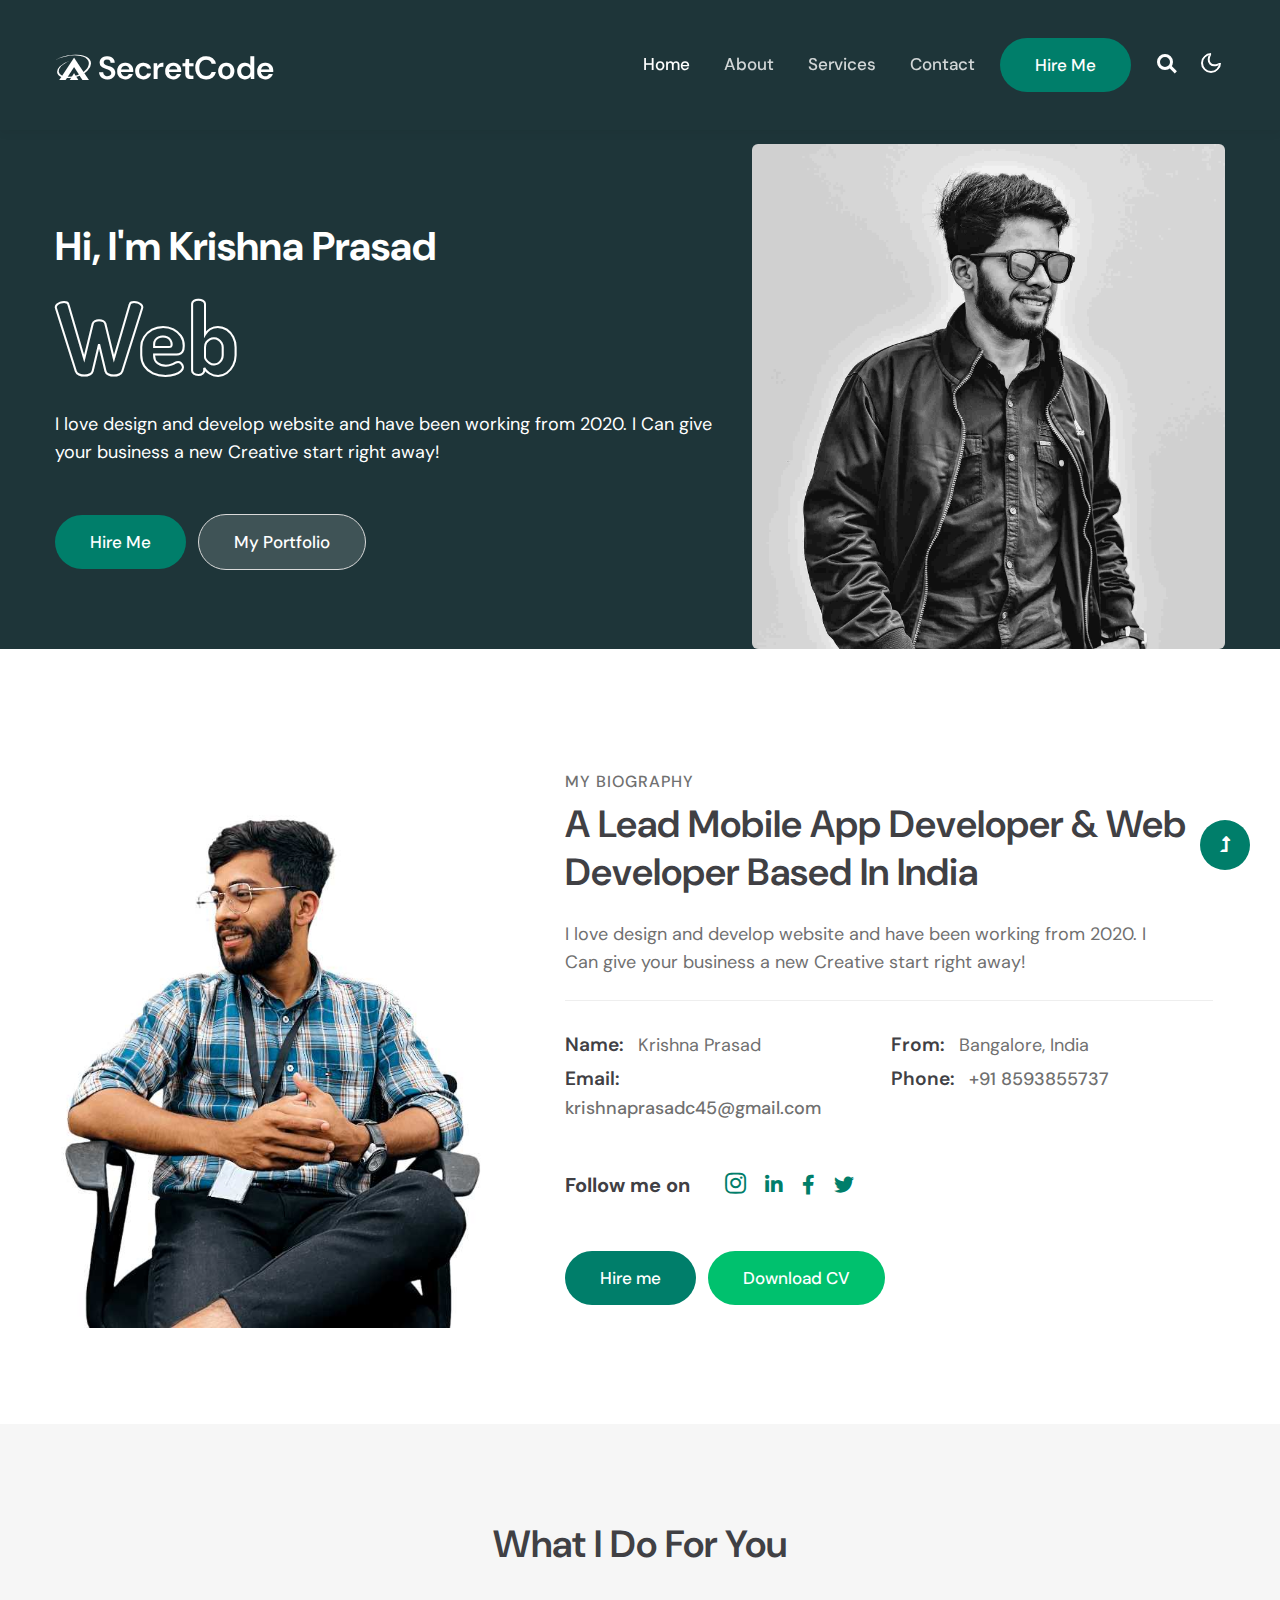
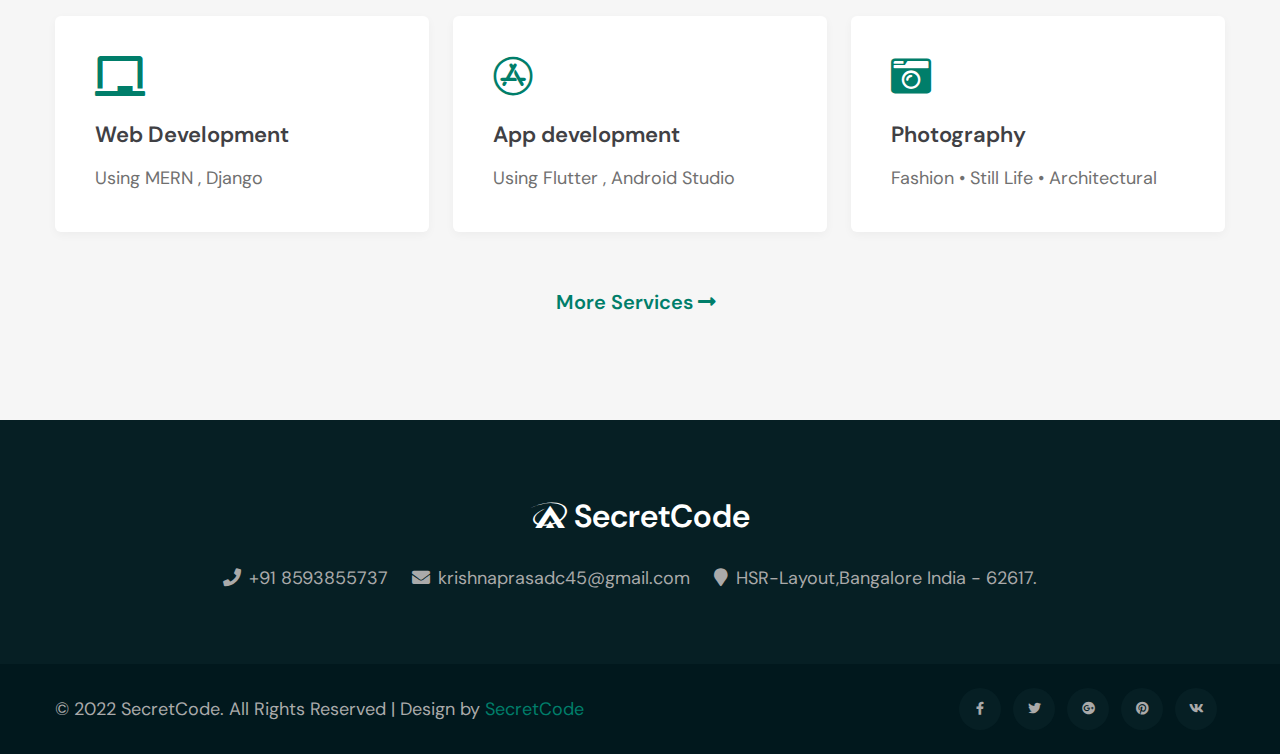
==== index.html @ 7bba078d "Form validation suceess" ====
<!doctype html>
<html lang="en">

<head>
    <!-- Required meta tags -->
    <meta charset="utf-8">
    <meta name="viewport" content="width=device-width, initial-scale=1, shrink-to-fit=no">
    <title>SecretCode - Home</title>

    <!-- google-fonts -->
    <link href="//fonts.googleapis.com/css2?family=Dosis:wght@300;400;500;600;800&display=swap" rel="stylesheet">
    <link href="//fonts.googleapis.com/css2?family=DM+Sans:wght@400;500;700&display=swap" rel="stylesheet">
    <!-- //google-fonts -->

    <!-- Template CSS Style link -->
    <link rel="stylesheet" href="assets/css/style-liberty.css">

</head>

<body>


    <!--header-->
    <header id="site-header" class="fixed-top">
        <div class="container">
            <nav class="navbar navbar-expand-lg stroke">
                <h1>
                    <a class="navbar-brand" href="index.html">
                        <i class="fab fa-asymmetrik"></i> SecretCode
                    </a>
                </h1>
                <!-- if logo is image enable this   
            <a class="navbar-brand" href="#index.html">
                <img src="image-path" alt="Your logo" title="Your logo" style="height:35px;" />
            </a> -->
                <button class="navbar-toggler collapsed bg-gradient" type="button" data-bs-toggle="collapse"
                    data-bs-target="#navbarTogglerDemo02" aria-controls="navbarTogglerDemo02" aria-expanded="false"
                    aria-label="Toggle navigation">
                    <span class="navbar-toggler-icon fa icon-expand fa-bars"></span>
                    <span class="navbar-toggler-icon fa icon-close fa-times"></span>
                </button>

                <div class="collapse navbar-collapse" id="navbarTogglerDemo02">
                    <ul class="navbar-nav ms-lg-auto align-items-center">
                        <li class="nav-item active">
                            <a class="nav-link" href="index.html">Home <span class="sr-only">(current)</span></a>
                        </li>
                        <li class="nav-item">
                            <a class="nav-link" href="about.html">About</a>
                        </li>
                        <li class="nav-item">
                            <a class="nav-link" href="services.html">Services</a>
                        </li>
                        <li class="nav-item">
                            <a class="nav-link" href="contact.html">Contact</a>
                        </li>

                        <!--/right-btn-->
                        <div class="header-btn mx-2">
                            <a class="btn btn-style btn-primary mr-lg-5" href="contact.html"> Hire Me</a>
                        </div>
                        <!--/right-btn-->

                    </ul>
                </div>

                <!-- search -->
                <ul class="cd-header-buttons px-lg-2">
                    <li>
                    <a class="cd-search-trigger" href="#cd-search">
                        <span></span>
                    </a>
                    </li>
                </ul>
                <div id="cd-search" class="cd-search">
                    <form action="#url" method="post">
                        <input name="Search" type="search" placeholder="Click enter after typing...">
                    </form>
                </div>
                <!-- //search -->
                
                <!-- toggle switch for light and dark theme -->
                <div class="cont-ser-position">
                    <nav class="navigation">
                        <div class="theme-switch-wrapper">
                            <label class="theme-switch" for="checkbox">
                                <input type="checkbox" id="checkbox">
                                <div class="mode-container">
                                    <i class="gg-sun"></i>
                                    <i class="gg-moon"></i>
                                </div>
                            </label>
                        </div>
                    </nav>
                </div>
                <!-- //toggle switch for light and dark theme -->
            </nav>
        </div>
    </header>
    <!--//header-->




    <!-- banner section -->
    <section id="home" class="w3l-banner pt-5">
        <div class="container pt-lg-5 pt-md-4">
            <div class="row pt-lg-5 pt-4">
                <div class="col-lg-7 banner-info-grid pt-lg-0 pt-5">
                    <h1 class="mb-3">Hi, I'm Krishna Prasad</h1>
                    <h3 class="mb-4"> <span class="typed-text"></span><span class="cursor">&nbsp</span> </h3>
                    <p>I love design and develop website and have been working from 2020. I Can
                        give your business a new Creative start right away!</p>
                    
                    <a class="btn btn-primary btn-style mt-5 me-2" href="contact.html"> Hire Me </a>
                    <a class="btn btn-style transparent-btn mt-5" href="#portfolio"> My Portfolio </a>
                    
                </div>
                <div class="col-lg-5 text-lg-end my-image mt-lg-0 mt-4">
                    <img src="assets/images/dp-sm-crop.jpg" class="img-fluid" />        
                </div>
            </div>
        </div>
    </section>
    <!-- //banner section -->


    <!-- About Section-->
    <section class="w3l-about py-5" id="about">
        <div class="container py-md-5 py-2">
            <div class="row w3l-row">
                <div class="col-lg-5 my-image pe-lg-5 mb-lg-0 mb-md-5 mb-4">
                    <img src="assets/images/blue-dp.jpg" alt="" class="img-fluid">
                </div>
                <div class="col-lg-7 w3l-about-info px-lg-4 align-center">
                    <h6 class="w3l-title-small mb-1">My Biography</h6>
                    <h3 class="w3l-title-main mb-2">A Lead Mobile App developer & Web Developer based in India</h3>
                    <p class="my-4 pe-lg-5">I love design and develop website and have been working from 2020. I Can
                        give your business a new Creative start right away!</p>
                    <div class="my-info mt-4">
                        <div class="single-info"><span>Name:</span>
                            <p>Krishna Prasad</p>
                        </div>
                        <div class="single-info"><span>From:</span>
                            <p>Bangalore, India</p>
                        </div>
                        <div class="single-info"><span>Email:</span>
                            <p><a href="mailto:example@mail.com">krishnaprasadc45@gmail.com</a></p>
                        </div>
                        <div class="single-info"><span>Phone:</span>
                            <p><a href="tel:+21 234 567 8901">+91 8593855737</a></p>
                        </div>
                    </div>

                    <ul class="follow-social mt-lg-5 mt-4">
                        <li>
                            <h5 class="me-md-3">Follow me on </h5>
                        </li>

                        <li><a href="https://instagram.com/krish_ro45_?igshid=ZDdkNTZiNTM="><span class="fab h4 fa-instagram"></span></a>
                        </li>

                        <li><a href="https://www.linkedin.com/in/krishnaprasad-c-4830a9192"><span class="fab fa-linkedin-in"></span></a>
                        </li>

                        <li><a href="https://www.facebook.com/">
                                <span class="fab fa-facebook-f"></span></a></li>

                        <li><a href="https://twitter.com/krishnaprasadc7?t=Wblc750z0K6FaEmMxrJIUg&s=09"><span class="fab fa-twitter"></span></a></li>

                    </ul>
                    <div class="w3l-btn">
                        <a href="contact.html" class="btn btn-style btn-primary mt-lg-5 mt-4 me-md-2">Hire me</a>
                        <a href="./assets/pdf/RESUME 2023.pdf" download class="btn btn-style btn-secondary mt-lg-5 mt-4">Download CV</a>
                    </div>
                </div>
            </div>
        </div>
    </section>
    <!-- //About Section-->


    <!-- Services Section -->
    <section class="about-section py-5">
        <div class="container py-lg-5 py-md-4 py-2">
            <div class="title-heading-w3 mx-auto text-center mb-sm-5 mb-4">
                <h3 class="w3l-title-main">What I do for you</h3>
            </div>
            <div class="row justify-content-center">
                <div class="col-lg-4 col-md-6">
                    <div class="about-single">
                        <div class="about-icon mb-4">
                            <i class="fas fa-chalkboard"></i>
                        </div>
                        <div class="about-content">
                            <h5 class="mb-3"><a href="#url">Web Development</a></h5>
                            <p>Using MERN , Django</p>
                        </div>
                    </div>
                </div>
                <div class="col-lg-4 col-md-6 mt-md-0 mt-3">
                    <div class="about-single">
                        <div class="about-icon mb-4">
                            <i class="fab fa-app-store"></i>
                        </div>
                        <div class="about-content">
                            <h5 class="mb-3"><a href="#url"> App development</a></h5>
                            <p>Using Flutter , Android Studio</p>
                        </div>
                    </div>
                </div>
                <div class="col-lg-4 col-md-6 mt-lg-0 mt-3">
                    <div class="about-single">
                        <div class="about-icon mb-4">
                            <i class="fas fa-camera-retro"></i>
                        </div>
                        <div class="about-content">
                            <h5 class="mb-3"><a href="#url"> Photography</a></h5>
                            <p>Fashion &#x2022 Still Life &#x2022  Architectural</p>
                        </div>
                    </div>
                </div>
            </div>

            <div class="w3l-btn text-center">
                <a href="services.html" class="btn btn-border mt-lg-5 mt-4 me-2">
                    More services <span class="fas fa-long-arrow-alt-right"></span></a>
            </div>
        </div>
    </section>
    <!-- //Services Section -->




   


    



   





  



     <!-- footer -->
     <footer class="text-center">
        <div class="footer py-5">
            <div class="container py-md-4">
                <div clss="footer-logo">
                    <a class="logo" href="index.html">
                        <i class="fab fa-asymmetrik"></i> SecretCode
                    </a>
                </div>
                <div class="footer-contact-info mt-4">
                    <ul>
                        <li>
                            <a href="tel:+91 8593855737" class="contact-text-sub">
                                <span class="fas fa-phone me-2"></span>+91 8593855737</a>
                        </li>
                        <li>
                            <a href="mailto:krishnaprasadc45@gmail.com" class="contact-text-sub">
                                <span class="fas fa-envelope me-2"></span>krishnaprasadc45@gmail.com </a>
                        </li>
                        <li>
                            <p class="contact-text-sub"> 
                                <span class="fas fa-map-marker me-2"></span>HSR-Layout,Bangalore India - 62617.</p>
                        </li>
                    </ul>
                </div>
            </div>
        </div>
        <div class="container py-4">
            <div class="row footer-grids">
                <div class="col-lg-6 copyright text-lg-start text-center align-center">
                    <p>© 2022 SecretCode. All Rights Reserved | Design by <a href="http://secretcode.com/"> SecretCode</a> </p>
                </div>
                <div class="col-lg-6 text-lg-end text-center mt-lg-0 mt-4">
                    <div class="social">
                        <ul>
                            <li><a href="#url"><span class="fab me-2 fa-facebook-f"></span></a></li>
                            <li><a href="#url"><span class="fab me-2 fa-twitter"></span></a></li>
                            <li><a href="#url"><span class="fab me-2 fa-google-plus"></span></a></li>
                            <li><a href="#url"><span class="fab me-2 fa-pinterest"></span></a></li>
                            <li><a href="#url"><span class="fab me-2 fa-vk"></span></a></li>
                        </ul>
                    </div>
                </div>
            </div>
        </div>
    </footer>
    <!-- //footer -->



    <!-- Js scripts -->
    <!-- move top -->
    <button onclick="topFunction()" id="movetop" title="Go to top">
        <span class="fas fa-level-up-alt" aria-hidden="true"></span>
    </button>
    <script>
        // When the user scrolls down 20px from the top of the document, show the button
        window.onscroll = function () {
            scrollFunction()
        };

        function scrollFunction() {
            if (document.body.scrollTop > 20 || document.documentElement.scrollTop > 20) {
                document.getElementById("movetop").style.display = "block";
            } else {
                document.getElementById("movetop").style.display = "none";
            }
        }

        // When the user clicks on the button, scroll to the top of the document
        function topFunction() {
            document.body.scrollTop = 0;
            document.documentElement.scrollTop = 0;
        }
    </script>
    <!-- //move top -->

    <!-- common jquery plugin -->
    <script src="assets/js/jquery-3.3.1.min.js"></script>
    <!-- //common jquery plugin -->

    <!-- theme switch js (light and dark)-->
    <script src="assets/js/theme-change.js"></script>
    <!-- //theme switch js (light and dark)-->

    <!--search-bar-->
    <script src="assets/js/search.js"></script>
    <!--//search-bar-->

    <!--/stats-number-counter-->
    <script src="assets/js/jquery.waypoints.min.js"></script>
    <script src="assets/js/jquery.countup.js"></script>
    <script>
        $('.counter').countUp();

    </script>
    <!--//stats-number-counter-->

    <!--/owlcarousel-->
    <script src="assets/js/owl.carousel.js"></script>
    <!-- //brands-->
    <script>
        $(document).ready(function() {
            $("#owl-demo").owlCarousel({
                loop: true,
                autoplay: true,
                autoplaySpeed: 1500,
                nav: false,
                responsiveClass: true,
                responsive: {
                    0: {
                        items: 2,
                        nav: false
                    },
                    568: {
                        items: 3,
                        nav: false
                    },
                    768: {
                        items: 4,
                        nav: false
                    }
                }
            })
        })

    </script>
    <!-- //brands-->

    <!-- /typig-text-->
    <script>
        const typedTextSpan = document.querySelector(".typed-text");
        const cursorSpan = document.querySelector(".cursor");

        const textArray = ["Web Designer", "Web Developer", "Mobile App Developer", "Photographer"];
        const typingDelay = 200;
        const erasingDelay = 10;
        const newTextDelay = 100; // Delay between current and next text
        let textArrayIndex = 0;
        let charIndex = 0;

        function type() {
            if (charIndex < textArray[textArrayIndex].length) {
                if (!cursorSpan.classList.contains("typing")) cursorSpan.classList.add("typing");
                typedTextSpan.textContent += textArray[textArrayIndex].charAt(charIndex);
                charIndex++;
                setTimeout(type, typingDelay);
            } else {
                cursorSpan.classList.remove("typing");
                setTimeout(erase, newTextDelay);
            }
        }

        function erase() {
            if (charIndex > 0) {
                // add class 'typing' if there's none
                if (!cursorSpan.classList.contains("typing")) {
                    cursorSpan.classList.add("typing");
                }
                typedTextSpan.textContent = textArray[textArrayIndex].substring(0, 0);
                charIndex--;
                setTimeout(erase, erasingDelay);
            } else {
                cursorSpan.classList.remove("typing");
                textArrayIndex++;
                if (textArrayIndex >= textArray.length) textArrayIndex = 0;
                setTimeout(type, typingDelay);
            }
        }

        document.addEventListener("DOMContentLoaded", function () { // On DOM Load initiate the effect
            if (textArray.length) setTimeout(type, newTextDelay + 250);
        });
    </script>
    <!-- //typig-text-->


    <!-- jQuery-Photo-filter-lightbox-portfolio-plugin -->
    <script src="assets/js/jquery-1.7.2.js"></script>
    <script src="assets/js/jquery.quicksand.js"></script>
    <script src="assets/js/script.js"></script>
    <script src="assets/js/jquery.prettyPhoto.js"></script>
    <!-- //jQuery-Photo-filter-lightbox-portfolio-plugin -->

    <!-- MENU-JS -->
    <script>
        $(window).on("scroll", function () {
            var scroll = $(window).scrollTop();

            if (scroll >= 80) {
                $("#site-header").addClass("nav-fixed");
            } else {
                $("#site-header").removeClass("nav-fixed");
            }
        });

        //Main navigation Active Class Add Remove
        $(".navbar-toggler").on("click", function () {
            $("header").toggleClass("active");
        });
        $(document).on("ready", function () {
            if ($(window).width() > 991) {
                $("header").removeClass("active");
            }
            $(window).on("resize", function () {
                if ($(window).width() > 991) {
                    $("header").removeClass("active");
                }
            });
        });
    </script>
    <!-- //MENU-JS -->

    <!-- disable body scroll which navbar is in active -->
    <script>
        $(function () {
            $('.navbar-toggler').click(function () {
                $('body').toggleClass('noscroll');
            })
        });
    </script>
    <!-- //disable body scroll which navbar is in active -->

    <!--bootstrap-->
    <script src="assets/js/bootstrap.min.js"></script>
    <!-- //bootstrap-->
    <!-- //Js scripts -->

</body>

</html>
---- assets/css/style-liberty.css ----
@charset "UTF-8";

/*--
Author: W3layouts
Author URL: http://w3layouts.com
--*/


/*!
 * Bootstrap v5.0.1 (https://getbootstrap.com/)
 * Copyright 2011-2021 The Bootstrap Authors
 * Copyright 2011-2021 Twitter, Inc.
 * Licensed under MIT (https://github.com/twbs/bootstrap/blob/main/LICENSE)
 */
:root {
  --bs-blue: #0d6efd;
  --bs-indigo: #6610f2;
  --bs-purple: #6f42c1 --bs-pink: #d63384;
  --bs-red: #dc3545;
  --bs-orange: #fd7e14;
  --bs-yellow: #ffc107;
  --bs-green: #198754;
  --bs-teal: #20c997;
  --bs-cyan: #0dcaf0;
  --bs-white: #fff;
  --bs-gray: #6c757d;
  --bs-gray-dark: #343a40;
  --bs-primary: #0d6efd;
  --bs-secondary: #6c757d;
  --bs-success: #198754;
  --bs-info: #0dcaf0;
  --bs-warning: #ffc107;
  --bs-danger: #dc3545;
  --bs-light: #f8f9fa;
  --bs-dark: #212529;
  --bs-font-sans-serif: system-ui, -apple-system, "Segoe UI", Roboto, "Helvetica Neue", Arial, "Noto Sans", "Liberation Sans", sans-serif, "Apple Color Emoji", "Segoe UI Emoji", "Segoe UI Symbol", "Noto Color Emoji";
  --bs-font-monospace: SFMono-Regular, Menlo, Monaco, Consolas, "Liberation Mono", "Courier New", monospace;
  --bs-gradient: linear-gradient(180deg, rgba(255, 255, 255, 0.15), rgba(255, 255, 255, 0))
}

*,
::after,
::before {
  box-sizing: border-box
}

@media (prefers-reduced-motion:no-preference) {
  :root {
    scroll-behavior: smooth
  }
}

body {
  margin: 0;
  font-family: 'DM Sans', sans-serif;
  font-size: 1rem;
  font-weight: 400;
  line-height: 1.5;
  color: #212529;
  background-color: #fff;
  -webkit-text-size-adjust: 100%;
  -webkit-tap-highlight-color: transparent
}

hr {
  margin: 1rem 0;
  color: inherit;
  background-color: currentColor;
  border: 0;
  opacity: .25
}

hr:not([size]) {
  height: 1px
}

.h1,
.h2,
.h3,
.h4,
.h5,
.h6,
h1,
h2,
h3,
h4,
h5,
h6 {
  margin-top: 0;
  margin-bottom: .5rem;
  font-weight: 700;
  line-height: 1.2
}

.h1,
h1 {
  font-size: calc(1.375rem + 1.5vw)
}

@media (min-width:1200px) {

  .h1,
  h1 {
    font-size: 2.5rem
  }
}

.h2,
h2 {
  font-size: calc(1.325rem + .9vw)
}

@media (min-width:1200px) {

  .h2,
  h2 {
    font-size: 2rem
  }
}

.h3,
h3 {
  font-size: calc(1.3rem + .6vw)
}

@media (min-width:1200px) {

  .h3,
  h3 {
    font-size: 1.75rem
  }
}

.h4,
h4 {
  font-size: calc(1.275rem + .3vw)
}

@media (min-width:1200px) {

  .h4,
  h4 {
    font-size: 1.5rem
  }
}

.h5,
h5 {
  font-size: 1.25rem
}

.h6,
h6 {
  font-size: 1rem
}

p {
  margin-top: 0;
  margin-bottom: 1rem
}

abbr[data-bs-original-title],
abbr[title] {
  -webkit-text-decoration: underline dotted;
  text-decoration: underline dotted;
  cursor: help;
  -webkit-text-decoration-skip-ink: none;
  text-decoration-skip-ink: none
}

address {
  margin-bottom: 1rem;
  font-style: normal;
  line-height: inherit
}

ol,
ul {
  padding-left: 2rem
}

dl,
ol,
ul {
  margin-top: 0;
  margin-bottom: 1rem
}

ol ol,
ol ul,
ul ol,
ul ul {
  margin-bottom: 0
}

dt {
  font-weight: 700
}

dd {
  margin-bottom: .5rem;
  margin-left: 0
}

blockquote {
  margin: 0 0 1rem
}

b,
strong {
  font-weight: bolder
}

.small,
small {
  font-size: .875em
}

.mark,
mark {
  padding: .2em;
  background-color: #fcf8e3
}

sub,
sup {
  position: relative;
  font-size: .75em;
  line-height: 0;
  vertical-align: baseline
}

sub {
  bottom: -.25em
}

sup {
  top: -.5em
}

a {
  color: var(--primary-color);
  text-decoration: underline;

}

a:hover {
  color: var(--primary-color);
}

a:not([href]):not([class]),
a:not([href]):not([class]):hover {
  color: inherit;
  text-decoration: none
}

code,
kbd,
pre,
samp {
  font-family: 'DM Sans', sans-serif;
  font-size: 1em;
  direction: ltr;
  unicode-bidi: bidi-override
}

pre {
  display: block;
  margin-top: 0;
  margin-bottom: 1rem;
  overflow: auto;
  font-size: .875em
}

pre code {
  font-size: inherit;
  color: inherit;
  word-break: normal
}

code {
  font-size: .875em;
  color: #d63384;
  word-wrap: break-word
}

a>code {
  color: inherit
}

kbd {
  padding: .2rem .4rem;
  font-size: .875em;
  color: #fff;
  background-color: #212529;
  border-radius: .2rem
}

kbd kbd {
  padding: 0;
  font-size: 1em;
  font-weight: 700
}

figure {
  margin: 0 0 1rem
}

img,
svg {
  vertical-align: middle
}

table {
  caption-side: bottom;
  border-collapse: collapse
}

caption {
  padding-top: .5rem;
  padding-bottom: .5rem;
  color: #6c757d;
  text-align: left
}

th {
  text-align: inherit;
  text-align: -webkit-match-parent
}

tbody,
td,
tfoot,
th,
thead,
tr {
  border-color: inherit;
  border-style: solid;
  border-width: 0
}

label {
  display: inline-block
}

button {
  border-radius: 0
}

button:focus:not(:focus-visible) {
  outline: 0
}

button,
input,
optgroup,
select,
textarea {
  margin: 0;
  font-family: 'DM Sans', sans-serif;
  font-size: inherit;
  line-height: inherit
}

button,
select {
  text-transform: none
}

[role=button] {
  cursor: pointer
}

select {
  word-wrap: normal
}

select:disabled {
  opacity: 1
}

[list]::-webkit-calendar-picker-indicator {
  display: none
}

[type=button],
[type=reset],
[type=submit],
button {
  -webkit-appearance: button
}

[type=button]:not(:disabled),
[type=reset]:not(:disabled),
[type=submit]:not(:disabled),
button:not(:disabled) {
  cursor: pointer
}

::-moz-focus-inner {
  padding: 0;
  border-style: none
}

textarea {
  resize: vertical
}

fieldset {
  min-width: 0;
  padding: 0;
  margin: 0;
  border: 0
}

legend {
  float: left;
  width: 100%;
  padding: 0;
  margin-bottom: .5rem;
  font-size: calc(1.275rem + .3vw);
  line-height: inherit
}

@media (min-width:1200px) {
  legend {
    font-size: 1.5rem
  }
}

legend+* {
  clear: left
}

::-webkit-datetime-edit-day-field,
::-webkit-datetime-edit-fields-wrapper,
::-webkit-datetime-edit-hour-field,
::-webkit-datetime-edit-minute,
::-webkit-datetime-edit-month-field,
::-webkit-datetime-edit-text,
::-webkit-datetime-edit-year-field {
  padding: 0
}

::-webkit-inner-spin-button {
  height: auto
}

[type=search] {
  outline-offset: -2px;
  -webkit-appearance: textfield
}

::-webkit-search-decoration {
  -webkit-appearance: none
}

::-webkit-color-swatch-wrapper {
  padding: 0
}

::file-selector-button {
  font: inherit
}

::-webkit-file-upload-button {
  font: inherit;
  -webkit-appearance: button
}

output {
  display: inline-block
}

iframe {
  border: 0
}

summary {
  display: list-item;
  cursor: pointer
}

progress {
  vertical-align: baseline
}

[hidden] {
  display: none !important
}

.lead {
  font-size: 1.25rem;
  font-weight: 300
}

.display-1 {
  font-size: calc(1.625rem + 4.5vw);
  font-weight: 300;
  line-height: 1.2
}

@media (min-width:1200px) {
  .display-1 {
    font-size: 5rem
  }
}

.display-2 {
  font-size: calc(1.575rem + 3.9vw);
  font-weight: 300;
  line-height: 1.2
}

@media (min-width:1200px) {
  .display-2 {
    font-size: 4.5rem
  }
}

.display-3 {
  font-size: calc(1.525rem + 3.3vw);
  font-weight: 300;
  line-height: 1.2
}

@media (min-width:1200px) {
  .display-3 {
    font-size: 4rem
  }
}

.display-4 {
  font-size: calc(1.475rem + 2.7vw);
  font-weight: 300;
  line-height: 1.2
}

@media (min-width:1200px) {
  .display-4 {
    font-size: 3.5rem
  }
}

.display-5 {
  font-size: calc(1.425rem + 2.1vw);
  font-weight: 300;
  line-height: 1.2
}

@media (min-width:1200px) {
  .display-5 {
    font-size: 3rem
  }
}

.display-6 {
  font-size: calc(1.375rem + 1.5vw);
  font-weight: 300;
  line-height: 1.2
}

@media (min-width:1200px) {
  .display-6 {
    font-size: 2.5rem
  }
}

.list-unstyled {
  padding-left: 0;
  list-style: none
}

.list-inline {
  padding-left: 0;
  list-style: none
}

.list-inline-item {
  display: inline-block
}

.list-inline-item:not(:last-child) {
  margin-right: .5rem
}

.initialism {
  font-size: .875em;
  text-transform: uppercase
}

.blockquote {
  margin-bottom: 1rem;
  font-size: 1.25rem
}

.blockquote> :last-child {
  margin-bottom: 0
}

.blockquote-footer {
  margin-top: -1rem;
  margin-bottom: 1rem;
  font-size: .875em;
  color: #6c757d
}

.blockquote-footer::before {
  content: "— "
}

.img-fluid {
  max-width: 100%;
  height: auto;
  border-radius: var(--border-radius);
}

.img-thumbnail {
  padding: .25rem;
  background-color: #fff;
  border: 1px solid #dee2e6;
  border-radius: .25rem;
  max-width: 100%;
  height: auto
}

.figure {
  display: inline-block
}

.figure-img {
  margin-bottom: .5rem;
  line-height: 1
}

.figure-caption {
  font-size: .875em;
  color: #6c757d
}

.container,
.container-fluid,
.container-lg,
.container-md,
.container-sm,
.container-xl,
.container-xxl {
  width: 100%;
  padding-right: var(--bs-gutter-x, .75rem);
  padding-left: var(--bs-gutter-x, .75rem);
  margin-right: auto;
  margin-left: auto
}

@media (min-width:576px) {

  .container,
  .container-sm {
    max-width: 540px
  }
}

@media (min-width:768px) {

  .container,
  .container-md,
  .container-sm {
    max-width: 720px
  }
}

@media (min-width:992px) {

  .container,
  .container-lg,
  .container-md,
  .container-sm {
    max-width: 960px
  }
}

@media (min-width:1200px) {

  .container,
  .container-lg,
  .container-md,
  .container-sm,
  .container-xl {
    max-width: 1140px
  }
}

@media (min-width:1400px) {

  .container,
  .container-lg,
  .container-md,
  .container-sm,
  .container-xl,
  .container-xxl {
    max-width: 1320px
  }
}

.row {
  --bs-gutter-x: 1.5rem;
  --bs-gutter-y: 0;
  display: flex;
  flex-wrap: wrap;
  margin-top: calc(var(--bs-gutter-y) * -1);
  margin-right: calc(var(--bs-gutter-x)/ -2);
  margin-left: calc(var(--bs-gutter-x)/ -2)
}

.row>* {
  flex-shrink: 0;
  width: 100%;
  max-width: 100%;
  padding-right: calc(var(--bs-gutter-x)/ 2);
  padding-left: calc(var(--bs-gutter-x)/ 2);
  margin-top: var(--bs-gutter-y)
}

.col {
  flex: 1 0 0%
}

.row-cols-auto>* {
  flex: 0 0 auto;
  width: auto
}

.row-cols-1>* {
  flex: 0 0 auto;
  width: 100%
}

.row-cols-2>* {
  flex: 0 0 auto;
  width: 50%
}

.row-cols-3>* {
  flex: 0 0 auto;
  width: 33.3333333333%
}

.row-cols-4>* {
  flex: 0 0 auto;
  width: 25%
}

.row-cols-5>* {
  flex: 0 0 auto;
  width: 20%
}

.row-cols-6>* {
  flex: 0 0 auto;
  width: 16.6666666667%
}

.col-auto {
  flex: 0 0 auto;
  width: auto
}

.col-1 {
  flex: 0 0 auto;
  width: 8.3333333333%
}

.col-2 {
  flex: 0 0 auto;
  width: 16.6666666667%
}

.col-3 {
  flex: 0 0 auto;
  width: 25%
}

.col-4 {
  flex: 0 0 auto;
  width: 33.3333333333%
}

.col-5 {
  flex: 0 0 auto;
  width: 41.6666666667%
}

.col-6 {
  flex: 0 0 auto;
  width: 50%
}

.col-7 {
  flex: 0 0 auto;
  width: 58.3333333333%
}

.col-8 {
  flex: 0 0 auto;
  width: 66.6666666667%
}

.col-9 {
  flex: 0 0 auto;
  width: 75%
}

.col-10 {
  flex: 0 0 auto;
  width: 83.3333333333%
}

.col-11 {
  flex: 0 0 auto;
  width: 91.6666666667%
}

.col-12 {
  flex: 0 0 auto;
  width: 100%
}

.offset-1 {
  margin-left: 8.3333333333%
}

.offset-2 {
  margin-left: 16.6666666667%
}

.offset-3 {
  margin-left: 25%
}

.offset-4 {
  margin-left: 33.3333333333%
}

.offset-5 {
  margin-left: 41.6666666667%
}

.offset-6 {
  margin-left: 50%
}

.offset-7 {
  margin-left: 58.3333333333%
}

.offset-8 {
  margin-left: 66.6666666667%
}

.offset-9 {
  margin-left: 75%
}

.offset-10 {
  margin-left: 83.3333333333%
}

.offset-11 {
  margin-left: 91.6666666667%
}

.g-0,
.gx-0 {
  --bs-gutter-x: 0
}

.g-0,
.gy-0 {
  --bs-gutter-y: 0
}

.g-1,
.gx-1 {
  --bs-gutter-x: 0.25rem
}

.g-1,
.gy-1 {
  --bs-gutter-y: 0.25rem
}

.g-2,
.gx-2 {
  --bs-gutter-x: 0.5rem
}

.g-2,
.gy-2 {
  --bs-gutter-y: 0.5rem
}

.g-3,
.gx-3 {
  --bs-gutter-x: 1rem
}

.g-3,
.gy-3 {
  --bs-gutter-y: 1rem
}

.g-4,
.gx-4 {
  --bs-gutter-x: 1.5rem
}

.g-4,
.gy-4 {
  --bs-gutter-y: 1.5rem
}

.g-5,
.gx-5 {
  --bs-gutter-x: 3rem
}

.g-5,
.gy-5 {
  --bs-gutter-y: 3rem
}

@media (min-width:576px) {
  .col-sm {
    flex: 1 0 0%
  }

  .row-cols-sm-auto>* {
    flex: 0 0 auto;
    width: auto
  }

  .row-cols-sm-1>* {
    flex: 0 0 auto;
    width: 100%
  }

  .row-cols-sm-2>* {
    flex: 0 0 auto;
    width: 50%
  }

  .row-cols-sm-3>* {
    flex: 0 0 auto;
    width: 33.3333333333%
  }

  .row-cols-sm-4>* {
    flex: 0 0 auto;
    width: 25%
  }

  .row-cols-sm-5>* {
    flex: 0 0 auto;
    width: 20%
  }

  .row-cols-sm-6>* {
    flex: 0 0 auto;
    width: 16.6666666667%
  }

  .col-sm-auto {
    flex: 0 0 auto;
    width: auto
  }

  .col-sm-1 {
    flex: 0 0 auto;
    width: 8.3333333333%
  }

  .col-sm-2 {
    flex: 0 0 auto;
    width: 16.6666666667%
  }

  .col-sm-3 {
    flex: 0 0 auto;
    width: 25%
  }

  .col-sm-4 {
    flex: 0 0 auto;
    width: 33.3333333333%
  }

  .col-sm-5 {
    flex: 0 0 auto;
    width: 41.6666666667%
  }

  .col-sm-6 {
    flex: 0 0 auto;
    width: 50%
  }

  .col-sm-7 {
    flex: 0 0 auto;
    width: 58.3333333333%
  }

  .col-sm-8 {
    flex: 0 0 auto;
    width: 66.6666666667%
  }

  .col-sm-9 {
    flex: 0 0 auto;
    width: 75%
  }

  .col-sm-10 {
    flex: 0 0 auto;
    width: 83.3333333333%
  }

  .col-sm-11 {
    flex: 0 0 auto;
    width: 91.6666666667%
  }

  .col-sm-12 {
    flex: 0 0 auto;
    width: 100%
  }

  .offset-sm-0 {
    margin-left: 0
  }

  .offset-sm-1 {
    margin-left: 8.3333333333%
  }

  .offset-sm-2 {
    margin-left: 16.6666666667%
  }

  .offset-sm-3 {
    margin-left: 25%
  }

  .offset-sm-4 {
    margin-left: 33.3333333333%
  }

  .offset-sm-5 {
    margin-left: 41.6666666667%
  }

  .offset-sm-6 {
    margin-left: 50%
  }

  .offset-sm-7 {
    margin-left: 58.3333333333%
  }

  .offset-sm-8 {
    margin-left: 66.6666666667%
  }

  .offset-sm-9 {
    margin-left: 75%
  }

  .offset-sm-10 {
    margin-left: 83.3333333333%
  }

  .offset-sm-11 {
    margin-left: 91.6666666667%
  }

  .g-sm-0,
  .gx-sm-0 {
    --bs-gutter-x: 0
  }

  .g-sm-0,
  .gy-sm-0 {
    --bs-gutter-y: 0
  }

  .g-sm-1,
  .gx-sm-1 {
    --bs-gutter-x: 0.25rem
  }

  .g-sm-1,
  .gy-sm-1 {
    --bs-gutter-y: 0.25rem
  }

  .g-sm-2,
  .gx-sm-2 {
    --bs-gutter-x: 0.5rem
  }

  .g-sm-2,
  .gy-sm-2 {
    --bs-gutter-y: 0.5rem
  }

  .g-sm-3,
  .gx-sm-3 {
    --bs-gutter-x: 1rem
  }

  .g-sm-3,
  .gy-sm-3 {
    --bs-gutter-y: 1rem
  }

  .g-sm-4,
  .gx-sm-4 {
    --bs-gutter-x: 1.5rem
  }

  .g-sm-4,
  .gy-sm-4 {
    --bs-gutter-y: 1.5rem
  }

  .g-sm-5,
  .gx-sm-5 {
    --bs-gutter-x: 3rem
  }

  .g-sm-5,
  .gy-sm-5 {
    --bs-gutter-y: 3rem
  }
}

@media (min-width:768px) {
  .col-md {
    flex: 1 0 0%
  }

  .row-cols-md-auto>* {
    flex: 0 0 auto;
    width: auto
  }

  .row-cols-md-1>* {
    flex: 0 0 auto;
    width: 100%
  }

  .row-cols-md-2>* {
    flex: 0 0 auto;
    width: 50%
  }

  .row-cols-md-3>* {
    flex: 0 0 auto;
    width: 33.3333333333%
  }

  .row-cols-md-4>* {
    flex: 0 0 auto;
    width: 25%
  }

  .row-cols-md-5>* {
    flex: 0 0 auto;
    width: 20%
  }

  .row-cols-md-6>* {
    flex: 0 0 auto;
    width: 16.6666666667%
  }

  .col-md-auto {
    flex: 0 0 auto;
    width: auto
  }

  .col-md-1 {
    flex: 0 0 auto;
    width: 8.3333333333%
  }

  .col-md-2 {
    flex: 0 0 auto;
    width: 16.6666666667%
  }

  .col-md-3 {
    flex: 0 0 auto;
    width: 25%
  }

  .col-md-4 {
    flex: 0 0 auto;
    width: 33.3333333333%
  }

  .col-md-5 {
    flex: 0 0 auto;
    width: 41.6666666667%
  }

  .col-md-6 {
    flex: 0 0 auto;
    width: 50%
  }

  .col-md-7 {
    flex: 0 0 auto;
    width: 58.3333333333%
  }

  .col-md-8 {
    flex: 0 0 auto;
    width: 66.6666666667%
  }

  .col-md-9 {
    flex: 0 0 auto;
    width: 75%
  }

  .col-md-10 {
    flex: 0 0 auto;
    width: 83.3333333333%
  }

  .col-md-11 {
    flex: 0 0 auto;
    width: 91.6666666667%
  }

  .col-md-12 {
    flex: 0 0 auto;
    width: 100%
  }

  .offset-md-0 {
    margin-left: 0
  }

  .offset-md-1 {
    margin-left: 8.3333333333%
  }

  .offset-md-2 {
    margin-left: 16.6666666667%
  }

  .offset-md-3 {
    margin-left: 25%
  }

  .offset-md-4 {
    margin-left: 33.3333333333%
  }

  .offset-md-5 {
    margin-left: 41.6666666667%
  }

  .offset-md-6 {
    margin-left: 50%
  }

  .offset-md-7 {
    margin-left: 58.3333333333%
  }

  .offset-md-8 {
    margin-left: 66.6666666667%
  }

  .offset-md-9 {
    margin-left: 75%
  }

  .offset-md-10 {
    margin-left: 83.3333333333%
  }

  .offset-md-11 {
    margin-left: 91.6666666667%
  }

  .g-md-0,
  .gx-md-0 {
    --bs-gutter-x: 0
  }

  .g-md-0,
  .gy-md-0 {
    --bs-gutter-y: 0
  }

  .g-md-1,
  .gx-md-1 {
    --bs-gutter-x: 0.25rem
  }

  .g-md-1,
  .gy-md-1 {
    --bs-gutter-y: 0.25rem
  }

  .g-md-2,
  .gx-md-2 {
    --bs-gutter-x: 0.5rem
  }

  .g-md-2,
  .gy-md-2 {
    --bs-gutter-y: 0.5rem
  }

  .g-md-3,
  .gx-md-3 {
    --bs-gutter-x: 1rem
  }

  .g-md-3,
  .gy-md-3 {
    --bs-gutter-y: 1rem
  }

  .g-md-4,
  .gx-md-4 {
    --bs-gutter-x: 1.5rem
  }

  .g-md-4,
  .gy-md-4 {
    --bs-gutter-y: 1.5rem
  }

  .g-md-5,
  .gx-md-5 {
    --bs-gutter-x: 3rem
  }

  .g-md-5,
  .gy-md-5 {
    --bs-gutter-y: 3rem
  }
}

@media (min-width:992px) {
  .col-lg {
    flex: 1 0 0%
  }

  .row-cols-lg-auto>* {
    flex: 0 0 auto;
    width: auto
  }

  .row-cols-lg-1>* {
    flex: 0 0 auto;
    width: 100%
  }

  .row-cols-lg-2>* {
    flex: 0 0 auto;
    width: 50%
  }

  .row-cols-lg-3>* {
    flex: 0 0 auto;
    width: 33.3333333333%
  }

  .row-cols-lg-4>* {
    flex: 0 0 auto;
    width: 25%
  }

  .row-cols-lg-5>* {
    flex: 0 0 auto;
    width: 20%
  }

  .row-cols-lg-6>* {
    flex: 0 0 auto;
    width: 16.6666666667%
  }

  .col-lg-auto {
    flex: 0 0 auto;
    width: auto
  }

  .col-lg-1 {
    flex: 0 0 auto;
    width: 8.3333333333%
  }

  .col-lg-2 {
    flex: 0 0 auto;
    width: 16.6666666667%
  }

  .col-lg-3 {
    flex: 0 0 auto;
    width: 25%
  }

  .col-lg-4 {
    flex: 0 0 auto;
    width: 33.3333333333%
  }

  .col-lg-5 {
    flex: 0 0 auto;
    width: 41.6666666667%
  }

  .col-lg-6 {
    flex: 0 0 auto;
    width: 50%
  }

  .col-lg-7 {
    flex: 0 0 auto;
    width: 58.3333333333%
  }

  .col-lg-8 {
    flex: 0 0 auto;
    width: 66.6666666667%
  }

  .col-lg-9 {
    flex: 0 0 auto;
    width: 75%
  }

  .col-lg-10 {
    flex: 0 0 auto;
    width: 83.3333333333%
  }

  .col-lg-11 {
    flex: 0 0 auto;
    width: 91.6666666667%
  }

  .col-lg-12 {
    flex: 0 0 auto;
    width: 100%
  }

  .offset-lg-0 {
    margin-left: 0
  }

  .offset-lg-1 {
    margin-left: 8.3333333333%
  }

  .offset-lg-2 {
    margin-left: 16.6666666667%
  }

  .offset-lg-3 {
    margin-left: 25%
  }

  .offset-lg-4 {
    margin-left: 33.3333333333%
  }

  .offset-lg-5 {
    margin-left: 41.6666666667%
  }

  .offset-lg-6 {
    margin-left: 50%
  }

  .offset-lg-7 {
    margin-left: 58.3333333333%
  }

  .offset-lg-8 {
    margin-left: 66.6666666667%
  }

  .offset-lg-9 {
    margin-left: 75%
  }

  .offset-lg-10 {
    margin-left: 83.3333333333%
  }

  .offset-lg-11 {
    margin-left: 91.6666666667%
  }

  .g-lg-0,
  .gx-lg-0 {
    --bs-gutter-x: 0
  }

  .g-lg-0,
  .gy-lg-0 {
    --bs-gutter-y: 0
  }

  .g-lg-1,
  .gx-lg-1 {
    --bs-gutter-x: 0.25rem
  }

  .g-lg-1,
  .gy-lg-1 {
    --bs-gutter-y: 0.25rem
  }

  .g-lg-2,
  .gx-lg-2 {
    --bs-gutter-x: 0.5rem
  }

  .g-lg-2,
  .gy-lg-2 {
    --bs-gutter-y: 0.5rem
  }

  .g-lg-3,
  .gx-lg-3 {
    --bs-gutter-x: 1rem
  }

  .g-lg-3,
  .gy-lg-3 {
    --bs-gutter-y: 1rem
  }

  .g-lg-4,
  .gx-lg-4 {
    --bs-gutter-x: 1.5rem
  }

  .g-lg-4,
  .gy-lg-4 {
    --bs-gutter-y: 1.5rem
  }

  .g-lg-5,
  .gx-lg-5 {
    --bs-gutter-x: 3rem
  }

  .g-lg-5,
  .gy-lg-5 {
    --bs-gutter-y: 3rem
  }
}

@media (min-width:1200px) {
  .col-xl {
    flex: 1 0 0%
  }

  .row-cols-xl-auto>* {
    flex: 0 0 auto;
    width: auto
  }

  .row-cols-xl-1>* {
    flex: 0 0 auto;
    width: 100%
  }

  .row-cols-xl-2>* {
    flex: 0 0 auto;
    width: 50%
  }

  .row-cols-xl-3>* {
    flex: 0 0 auto;
    width: 33.3333333333%
  }

  .row-cols-xl-4>* {
    flex: 0 0 auto;
    width: 25%
  }

  .row-cols-xl-5>* {
    flex: 0 0 auto;
    width: 20%
  }

  .row-cols-xl-6>* {
    flex: 0 0 auto;
    width: 16.6666666667%
  }

  .col-xl-auto {
    flex: 0 0 auto;
    width: auto
  }

  .col-xl-1 {
    flex: 0 0 auto;
    width: 8.3333333333%
  }

  .col-xl-2 {
    flex: 0 0 auto;
    width: 16.6666666667%
  }

  .col-xl-3 {
    flex: 0 0 auto;
    width: 25%
  }

  .col-xl-4 {
    flex: 0 0 auto;
    width: 33.3333333333%
  }

  .col-xl-5 {
    flex: 0 0 auto;
    width: 41.6666666667%
  }

  .col-xl-6 {
    flex: 0 0 auto;
    width: 50%
  }

  .col-xl-7 {
    flex: 0 0 auto;
    width: 58.3333333333%
  }

  .col-xl-8 {
    flex: 0 0 auto;
    width: 66.6666666667%
  }

  .col-xl-9 {
    flex: 0 0 auto;
    width: 75%
  }

  .col-xl-10 {
    flex: 0 0 auto;
    width: 83.3333333333%
  }

  .col-xl-11 {
    flex: 0 0 auto;
    width: 91.6666666667%
  }

  .col-xl-12 {
    flex: 0 0 auto;
    width: 100%
  }

  .offset-xl-0 {
    margin-left: 0
  }

  .offset-xl-1 {
    margin-left: 8.3333333333%
  }

  .offset-xl-2 {
    margin-left: 16.6666666667%
  }

  .offset-xl-3 {
    margin-left: 25%
  }

  .offset-xl-4 {
    margin-left: 33.3333333333%
  }

  .offset-xl-5 {
    margin-left: 41.6666666667%
  }

  .offset-xl-6 {
    margin-left: 50%
  }

  .offset-xl-7 {
    margin-left: 58.3333333333%
  }

  .offset-xl-8 {
    margin-left: 66.6666666667%
  }

  .offset-xl-9 {
    margin-left: 75%
  }

  .offset-xl-10 {
    margin-left: 83.3333333333%
  }

  .offset-xl-11 {
    margin-left: 91.6666666667%
  }

  .g-xl-0,
  .gx-xl-0 {
    --bs-gutter-x: 0
  }

  .g-xl-0,
  .gy-xl-0 {
    --bs-gutter-y: 0
  }

  .g-xl-1,
  .gx-xl-1 {
    --bs-gutter-x: 0.25rem
  }

  .g-xl-1,
  .gy-xl-1 {
    --bs-gutter-y: 0.25rem
  }

  .g-xl-2,
  .gx-xl-2 {
    --bs-gutter-x: 0.5rem
  }

  .g-xl-2,
  .gy-xl-2 {
    --bs-gutter-y: 0.5rem
  }

  .g-xl-3,
  .gx-xl-3 {
    --bs-gutter-x: 1rem
  }

  .g-xl-3,
  .gy-xl-3 {
    --bs-gutter-y: 1rem
  }

  .g-xl-4,
  .gx-xl-4 {
    --bs-gutter-x: 1.5rem
  }

  .g-xl-4,
  .gy-xl-4 {
    --bs-gutter-y: 1.5rem
  }

  .g-xl-5,
  .gx-xl-5 {
    --bs-gutter-x: 3rem
  }

  .g-xl-5,
  .gy-xl-5 {
    --bs-gutter-y: 3rem
  }
}

@media (min-width:1400px) {
  .col-xxl {
    flex: 1 0 0%
  }

  .row-cols-xxl-auto>* {
    flex: 0 0 auto;
    width: auto
  }

  .row-cols-xxl-1>* {
    flex: 0 0 auto;
    width: 100%
  }

  .row-cols-xxl-2>* {
    flex: 0 0 auto;
    width: 50%
  }

  .row-cols-xxl-3>* {
    flex: 0 0 auto;
    width: 33.3333333333%
  }

  .row-cols-xxl-4>* {
    flex: 0 0 auto;
    width: 25%
  }

  .row-cols-xxl-5>* {
    flex: 0 0 auto;
    width: 20%
  }

  .row-cols-xxl-6>* {
    flex: 0 0 auto;
    width: 16.6666666667%
  }

  .col-xxl-auto {
    flex: 0 0 auto;
    width: auto
  }

  .col-xxl-1 {
    flex: 0 0 auto;
    width: 8.3333333333%
  }

  .col-xxl-2 {
    flex: 0 0 auto;
    width: 16.6666666667%
  }

  .col-xxl-3 {
    flex: 0 0 auto;
    width: 25%
  }

  .col-xxl-4 {
    flex: 0 0 auto;
    width: 33.3333333333%
  }

  .col-xxl-5 {
    flex: 0 0 auto;
    width: 41.6666666667%
  }

  .col-xxl-6 {
    flex: 0 0 auto;
    width: 50%
  }

  .col-xxl-7 {
    flex: 0 0 auto;
    width: 58.3333333333%
  }

  .col-xxl-8 {
    flex: 0 0 auto;
    width: 66.6666666667%
  }

  .col-xxl-9 {
    flex: 0 0 auto;
    width: 75%
  }

  .col-xxl-10 {
    flex: 0 0 auto;
    width: 83.3333333333%
  }

  .col-xxl-11 {
    flex: 0 0 auto;
    width: 91.6666666667%
  }

  .col-xxl-12 {
    flex: 0 0 auto;
    width: 100%
  }

  .offset-xxl-0 {
    margin-left: 0
  }

  .offset-xxl-1 {
    margin-left: 8.3333333333%
  }

  .offset-xxl-2 {
    margin-left: 16.6666666667%
  }

  .offset-xxl-3 {
    margin-left: 25%
  }

  .offset-xxl-4 {
    margin-left: 33.3333333333%
  }

  .offset-xxl-5 {
    margin-left: 41.6666666667%
  }

  .offset-xxl-6 {
    margin-left: 50%
  }

  .offset-xxl-7 {
    margin-left: 58.3333333333%
  }

  .offset-xxl-8 {
    margin-left: 66.6666666667%
  }

  .offset-xxl-9 {
    margin-left: 75%
  }

  .offset-xxl-10 {
    margin-left: 83.3333333333%
  }

  .offset-xxl-11 {
    margin-left: 91.6666666667%
  }

  .g-xxl-0,
  .gx-xxl-0 {
    --bs-gutter-x: 0
  }

  .g-xxl-0,
  .gy-xxl-0 {
    --bs-gutter-y: 0
  }

  .g-xxl-1,
  .gx-xxl-1 {
    --bs-gutter-x: 0.25rem
  }

  .g-xxl-1,
  .gy-xxl-1 {
    --bs-gutter-y: 0.25rem
  }

  .g-xxl-2,
  .gx-xxl-2 {
    --bs-gutter-x: 0.5rem
  }

  .g-xxl-2,
  .gy-xxl-2 {
    --bs-gutter-y: 0.5rem
  }

  .g-xxl-3,
  .gx-xxl-3 {
    --bs-gutter-x: 1rem
  }

  .g-xxl-3,
  .gy-xxl-3 {
    --bs-gutter-y: 1rem
  }

  .g-xxl-4,
  .gx-xxl-4 {
    --bs-gutter-x: 1.5rem
  }

  .g-xxl-4,
  .gy-xxl-4 {
    --bs-gutter-y: 1.5rem
  }

  .g-xxl-5,
  .gx-xxl-5 {
    --bs-gutter-x: 3rem
  }

  .g-xxl-5,
  .gy-xxl-5 {
    --bs-gutter-y: 3rem
  }
}

.table {
  --bs-table-bg: transparent;
  --bs-table-accent-bg: transparent;
  --bs-table-striped-color: #212529;
  --bs-table-striped-bg: rgba(0, 0, 0, 0.05);
  --bs-table-active-color: #212529;
  --bs-table-active-bg: rgba(0, 0, 0, 0.1);
  --bs-table-hover-color: #212529;
  --bs-table-hover-bg: rgba(0, 0, 0, 0.075);
  width: 100%;
  margin-bottom: 1rem;
  color: #212529;
  vertical-align: top;
  border-color: #dee2e6
}

.table> :not(caption)>*>* {
  padding: .5rem .5rem;
  background-color: var(--bs-table-bg);
  border-bottom-width: 1px;
  box-shadow: inset 0 0 0 9999px var(--bs-table-accent-bg)
}

.table>tbody {
  vertical-align: inherit
}

.table>thead {
  vertical-align: bottom
}

.table> :not(:last-child)> :last-child>* {
  border-bottom-color: currentColor
}

.caption-top {
  caption-side: top
}

.table-sm> :not(caption)>*>* {
  padding: .25rem .25rem
}

.table-bordered> :not(caption)>* {
  border-width: 1px 0
}

.table-bordered> :not(caption)>*>* {
  border-width: 0 1px
}

.table-borderless> :not(caption)>*>* {
  border-bottom-width: 0
}

.table-striped>tbody>tr:nth-of-type(odd) {
  --bs-table-accent-bg: var(--bs-table-striped-bg);
  color: var(--bs-table-striped-color)
}

.table-active {
  --bs-table-accent-bg: var(--bs-table-active-bg);
  color: var(--bs-table-active-color)
}

.table-hover>tbody>tr:hover {
  --bs-table-accent-bg: var(--bs-table-hover-bg);
  color: var(--bs-table-hover-color)
}

.table-primary {
  --bs-table-bg: #cfe2ff;
  --bs-table-striped-bg: #c5d7f2;
  --bs-table-striped-color: #000;
  --bs-table-active-bg: #bacbe6;
  --bs-table-active-color: #000;
  --bs-table-hover-bg: #bfd1ec;
  --bs-table-hover-color: #000;
  color: #000;
  border-color: #bacbe6
}

.table-secondary {
  --bs-table-bg: #e2e3e5;
  --bs-table-striped-bg: #d7d8da;
  --bs-table-striped-color: #000;
  --bs-table-active-bg: #cbccce;
  --bs-table-active-color: #000;
  --bs-table-hover-bg: #d1d2d4;
  --bs-table-hover-color: #000;
  color: #000;
  border-color: #cbccce
}

.table-success {
  --bs-table-bg: #d1e7dd;
  --bs-table-striped-bg: #c7dbd2;
  --bs-table-striped-color: #000;
  --bs-table-active-bg: #bcd0c7;
  --bs-table-active-color: #000;
  --bs-table-hover-bg: #c1d6cc;
  --bs-table-hover-color: #000;
  color: #000;
  border-color: #bcd0c7
}

.table-info {
  --bs-table-bg: #cff4fc;
  --bs-table-striped-bg: #c5e8ef;
  --bs-table-striped-color: #000;
  --bs-table-active-bg: #badce3;
  --bs-table-active-color: #000;
  --bs-table-hover-bg: #bfe2e9;
  --bs-table-hover-color: #000;
  color: #000;
  border-color: #badce3
}

.table-warning {
  --bs-table-bg: #fff3cd;
  --bs-table-striped-bg: #f2e7c3;
  --bs-table-striped-color: #000;
  --bs-table-active-bg: #e6dbb9;
  --bs-table-active-color: #000;
  --bs-table-hover-bg: #ece1be;
  --bs-table-hover-color: #000;
  color: #000;
  border-color: #e6dbb9
}

.table-danger {
  --bs-table-bg: #f8d7da;
  --bs-table-striped-bg: #eccccf;
  --bs-table-striped-color: #000;
  --bs-table-active-bg: #dfc2c4;
  --bs-table-active-color: #000;
  --bs-table-hover-bg: #e5c7ca;
  --bs-table-hover-color: #000;
  color: #000;
  border-color: #dfc2c4
}

.table-light {
  --bs-table-bg: #f8f9fa;
  --bs-table-striped-bg: #ecedee;
  --bs-table-striped-color: #000;
  --bs-table-active-bg: #dfe0e1;
  --bs-table-active-color: #000;
  --bs-table-hover-bg: #e5e6e7;
  --bs-table-hover-color: #000;
  color: #000;
  border-color: #dfe0e1
}

.table-dark {
  --bs-table-bg: #212529;
  --bs-table-striped-bg: #2c3034;
  --bs-table-striped-color: #fff;
  --bs-table-active-bg: #373b3e;
  --bs-table-active-color: #fff;
  --bs-table-hover-bg: #323539;
  --bs-table-hover-color: #fff;
  color: #fff;
  border-color: #373b3e
}

.table-responsive {
  overflow-x: auto;
  -webkit-overflow-scrolling: touch
}

@media (max-width:575.98px) {
  .table-responsive-sm {
    overflow-x: auto;
    -webkit-overflow-scrolling: touch
  }
}

@media (max-width:767.98px) {
  .table-responsive-md {
    overflow-x: auto;
    -webkit-overflow-scrolling: touch
  }
}

@media (max-width:991.98px) {
  .table-responsive-lg {
    overflow-x: auto;
    -webkit-overflow-scrolling: touch
  }
}

@media (max-width:1199.98px) {
  .table-responsive-xl {
    overflow-x: auto;
    -webkit-overflow-scrolling: touch
  }
}

@media (max-width:1399.98px) {
  .table-responsive-xxl {
    overflow-x: auto;
    -webkit-overflow-scrolling: touch
  }
}

.form-label {
  margin-bottom: .5rem
}

.col-form-label {
  padding-top: calc(.375rem + 1px);
  padding-bottom: calc(.375rem + 1px);
  margin-bottom: 0;
  font-size: inherit;
  line-height: 1.5
}

.col-form-label-lg {
  padding-top: calc(.5rem + 1px);
  padding-bottom: calc(.5rem + 1px);
  font-size: 1.25rem
}

.col-form-label-sm {
  padding-top: calc(.25rem + 1px);
  padding-bottom: calc(.25rem + 1px);
  font-size: .875rem
}

.form-text {
  margin-top: .25rem;
  font-size: .875em;
  color: #6c757d
}

.form-control {
  display: block;
  width: 100%;
  padding: .375rem .75rem;
  font-size: 1rem;
  font-weight: 400;
  line-height: 1.5;
  color: #212529;
  background-color: #fff;
  background-clip: padding-box;
  border: 1px solid #ced4da;
  -webkit-appearance: none;
  -moz-appearance: none;
  appearance: none;
  border-radius: .25rem;
  transition: border-color .15s ease-in-out, box-shadow .15s ease-in-out
}

@media (prefers-reduced-motion:reduce) {
  .form-control {
    transition: none
  }
}

.form-control[type=file] {
  overflow: hidden
}

.form-control[type=file]:not(:disabled):not([readonly]) {
  cursor: pointer
}

.form-control:focus {
  color: #212529;
  background-color: #fff;
  border: 1px solid var(--primary-color);
  outline: 0;
  box-shadow: none;
}

.form-control::-webkit-date-and-time-value {
  height: 1.5em
}

.form-control::-moz-placeholder {
  color: #6c757d;
  opacity: 1
}

.form-control::placeholder {
  color: #6c757d;
  opacity: 1
}

.form-control:disabled,
.form-control[readonly] {
  background-color: #e9ecef;
  opacity: 1
}

.form-control::file-selector-button {
  padding: .375rem .75rem;
  margin: -.375rem -.75rem;
  -webkit-margin-end: .75rem;
  margin-inline-end: .75rem;
  color: #212529;
  background-color: #e9ecef;
  pointer-events: none;
  border-color: inherit;
  border-style: solid;
  border-width: 0;
  border-inline-end-width: 1px;
  border-radius: 0;
  transition: color .15s ease-in-out, background-color .15s ease-in-out, border-color .15s ease-in-out, box-shadow .15s ease-in-out
}

@media (prefers-reduced-motion:reduce) {
  .form-control::file-selector-button {
    transition: none
  }
}

.form-control:hover:not(:disabled):not([readonly])::file-selector-button {
  background-color: #dde0e3
}

.form-control::-webkit-file-upload-button {
  padding: .375rem .75rem;
  margin: -.375rem -.75rem;
  -webkit-margin-end: .75rem;
  margin-inline-end: .75rem;
  color: #212529;
  background-color: #e9ecef;
  pointer-events: none;
  border-color: inherit;
  border-style: solid;
  border-width: 0;
  border-inline-end-width: 1px;
  border-radius: 0;
  -webkit-transition: color .15s ease-in-out, background-color .15s ease-in-out, border-color .15s ease-in-out, box-shadow .15s ease-in-out;
  transition: color .15s ease-in-out, background-color .15s ease-in-out, border-color .15s ease-in-out, box-shadow .15s ease-in-out
}

@media (prefers-reduced-motion:reduce) {
  .form-control::-webkit-file-upload-button {
    -webkit-transition: none;
    transition: none
  }
}

.form-control:hover:not(:disabled):not([readonly])::-webkit-file-upload-button {
  background-color: #dde0e3
}

.form-control-plaintext {
  display: block;
  width: 100%;
  padding: .375rem 0;
  margin-bottom: 0;
  line-height: 1.5;
  color: #212529;
  background-color: transparent;
  border: solid transparent;
  border-width: 1px 0
}

.form-control-plaintext.form-control-lg,
.form-control-plaintext.form-control-sm {
  padding-right: 0;
  padding-left: 0
}

.form-control-sm {
  min-height: calc(1.5em + .5rem + 2px);
  padding: .25rem .5rem;
  font-size: .875rem;
  border-radius: .2rem
}

.form-control-sm::file-selector-button {
  padding: .25rem .5rem;
  margin: -.25rem -.5rem;
  -webkit-margin-end: .5rem;
  margin-inline-end: .5rem
}

.form-control-sm::-webkit-file-upload-button {
  padding: .25rem .5rem;
  margin: -.25rem -.5rem;
  -webkit-margin-end: .5rem;
  margin-inline-end: .5rem
}

.form-control-lg {
  min-height: calc(1.5em + 1rem + 2px);
  padding: .5rem 1rem;
  font-size: 1.25rem;
  border-radius: .3rem
}

.form-control-lg::file-selector-button {
  padding: .5rem 1rem;
  margin: -.5rem -1rem;
  -webkit-margin-end: 1rem;
  margin-inline-end: 1rem
}

.form-control-lg::-webkit-file-upload-button {
  padding: .5rem 1rem;
  margin: -.5rem -1rem;
  -webkit-margin-end: 1rem;
  margin-inline-end: 1rem
}

textarea.form-control {
  min-height: calc(1.5em + .75rem + 2px)
}

textarea.form-control-sm {
  min-height: calc(1.5em + .5rem + 2px)
}

textarea.form-control-lg {
  min-height: calc(1.5em + 1rem + 2px)
}

.form-control-color {
  max-width: 3rem;
  height: auto;
  padding: .375rem
}

.form-control-color:not(:disabled):not([readonly]) {
  cursor: pointer
}

.form-control-color::-moz-color-swatch {
  height: 1.5em;
  border-radius: .25rem
}

.form-control-color::-webkit-color-swatch {
  height: 1.5em;
  border-radius: .25rem
}

.form-select {
  display: block;
  width: 100%;
  padding: .375rem 2.25rem .375rem .75rem;
  font-size: 1rem;
  font-weight: 400;
  line-height: 1.5;
  color: #212529;
  background-color: #fff;
  background-image: url("data:image/svg+xml,%3csvg xmlns='http://www.w3.org/2000/svg' viewBox='0 0 16 16'%3e%3cpath fill='none' stroke='%23343a40' stroke-linecap='round' stroke-linejoin='round' stroke-width='2' d='M2 5l6 6 6-6'/%3e%3c/svg%3e");
  background-repeat: no-repeat;
  background-position: right .75rem center;
  background-size: 16px 12px;
  border: 1px solid #ced4da;
  border-radius: .25rem;
  -webkit-appearance: none;
  -moz-appearance: none;
  appearance: none
}

.form-select:focus {
  border-color: #86b7fe;
  outline: 0;
  box-shadow: 0 0 0 .25rem rgba(13, 110, 253, .25)
}

.form-select[multiple],
.form-select[size]:not([size="1"]) {
  padding-right: .75rem;
  background-image: none
}

.form-select:disabled {
  background-color: #e9ecef
}

.form-select:-moz-focusring {
  color: transparent;
  text-shadow: 0 0 0 #212529
}

.form-select-sm {
  padding-top: .25rem;
  padding-bottom: .25rem;
  padding-left: .5rem;
  font-size: .875rem
}

.form-select-lg {
  padding-top: .5rem;
  padding-bottom: .5rem;
  padding-left: 1rem;
  font-size: 1.25rem
}

.form-check {
  display: block;
  min-height: 1.5rem;
  padding-left: 1.5em;
  margin-bottom: .125rem
}

.form-check .form-check-input {
  float: left;
  margin-left: -1.5em
}

.form-check-input {
  width: 1em;
  height: 1em;
  margin-top: .25em;
  vertical-align: top;
  background-color: #fff;
  background-repeat: no-repeat;
  background-position: center;
  background-size: contain;
  border: 1px solid rgba(0, 0, 0, .25);
  -webkit-appearance: none;
  -moz-appearance: none;
  appearance: none;
  -webkit-print-color-adjust: exact;
  color-adjust: exact
}

.form-check-input[type=checkbox] {
  border-radius: .25em
}

.form-check-input[type=radio] {
  border-radius: 50%
}

.form-check-input:active {
  filter: brightness(90%)
}

.form-check-input:focus {
  border-color: #86b7fe;
  outline: 0;
  box-shadow: 0 0 0 .25rem rgba(13, 110, 253, .25)
}

.form-check-input:checked {
  background-color: #0d6efd;
  border-color: #0d6efd
}

.form-check-input:checked[type=checkbox] {
  background-image: url("data:image/svg+xml,%3csvg xmlns='http://www.w3.org/2000/svg' viewBox='0 0 20 20'%3e%3cpath fill='none' stroke='%23fff' stroke-linecap='round' stroke-linejoin='round' stroke-width='3' d='M6 10l3 3l6-6'/%3e%3c/svg%3e")
}

.form-check-input:checked[type=radio] {
  background-image: url("data:image/svg+xml,%3csvg xmlns='http://www.w3.org/2000/svg' viewBox='-4 -4 8 8'%3e%3ccircle r='2' fill='%23fff'/%3e%3c/svg%3e")
}

.form-check-input[type=checkbox]:indeterminate {
  background-color: #0d6efd;
  border-color: #0d6efd;
  background-image: url("data:image/svg+xml,%3csvg xmlns='http://www.w3.org/2000/svg' viewBox='0 0 20 20'%3e%3cpath fill='none' stroke='%23fff' stroke-linecap='round' stroke-linejoin='round' stroke-width='3' d='M6 10h8'/%3e%3c/svg%3e")
}

.form-check-input:disabled {
  pointer-events: none;
  filter: none;
  opacity: .5
}

.form-check-input:disabled~.form-check-label,
.form-check-input[disabled]~.form-check-label {
  opacity: .5
}

.form-switch {
  padding-left: 2.5em
}

.form-switch .form-check-input {
  width: 2em;
  margin-left: -2.5em;
  background-image: url("data:image/svg+xml,%3csvg xmlns='http://www.w3.org/2000/svg' viewBox='-4 -4 8 8'%3e%3ccircle r='3' fill='rgba%280, 0, 0, 0.25%29'/%3e%3c/svg%3e");
  background-position: left center;
  border-radius: 2em;
  transition: background-position .15s ease-in-out
}

@media (prefers-reduced-motion:reduce) {
  .form-switch .form-check-input {
    transition: none
  }
}

.form-switch .form-check-input:focus {
  background-image: url("data:image/svg+xml,%3csvg xmlns='http://www.w3.org/2000/svg' viewBox='-4 -4 8 8'%3e%3ccircle r='3' fill='%2386b7fe'/%3e%3c/svg%3e")
}

.form-switch .form-check-input:checked {
  background-position: right center;
  background-image: url("data:image/svg+xml,%3csvg xmlns='http://www.w3.org/2000/svg' viewBox='-4 -4 8 8'%3e%3ccircle r='3' fill='%23fff'/%3e%3c/svg%3e")
}

.form-check-inline {
  display: inline-block;
  margin-right: 1rem
}

.btn-check {
  position: absolute;
  clip: rect(0, 0, 0, 0);
  pointer-events: none
}

.btn-check:disabled+.btn,
.btn-check[disabled]+.btn {
  pointer-events: none;
  filter: none;
  opacity: .65
}

.form-range {
  width: 100%;
  height: 1.5rem;
  padding: 0;
  background-color: transparent;
  -webkit-appearance: none;
  -moz-appearance: none;
  appearance: none
}

.form-range:focus {
  outline: 0
}

.form-range:focus::-webkit-slider-thumb {
  box-shadow: 0 0 0 1px #fff, 0 0 0 .25rem rgba(13, 110, 253, .25)
}

.form-range:focus::-moz-range-thumb {
  box-shadow: 0 0 0 1px #fff, 0 0 0 .25rem rgba(13, 110, 253, .25)
}

.form-range::-moz-focus-outer {
  border: 0
}

.form-range::-webkit-slider-thumb {
  width: 1rem;
  height: 1rem;
  margin-top: -.25rem;
  background-color: #0d6efd;
  border: 0;
  border-radius: 1rem;
  -webkit-transition: background-color .15s ease-in-out, border-color .15s ease-in-out, box-shadow .15s ease-in-out;
  transition: background-color .15s ease-in-out, border-color .15s ease-in-out, box-shadow .15s ease-in-out;
  -webkit-appearance: none;
  appearance: none
}

@media (prefers-reduced-motion:reduce) {
  .form-range::-webkit-slider-thumb {
    -webkit-transition: none;
    transition: none
  }
}

.form-range::-webkit-slider-thumb:active {
  background-color: #b6d4fe
}

.form-range::-webkit-slider-runnable-track {
  width: 100%;
  height: .5rem;
  color: transparent;
  cursor: pointer;
  background-color: #dee2e6;
  border-color: transparent;
  border-radius: 1rem
}

.form-range::-moz-range-thumb {
  width: 1rem;
  height: 1rem;
  background-color: #0d6efd;
  border: 0;
  border-radius: 1rem;
  -moz-transition: background-color .15s ease-in-out, border-color .15s ease-in-out, box-shadow .15s ease-in-out;
  transition: background-color .15s ease-in-out, border-color .15s ease-in-out, box-shadow .15s ease-in-out;
  -moz-appearance: none;
  appearance: none
}

@media (prefers-reduced-motion:reduce) {
  .form-range::-moz-range-thumb {
    -moz-transition: none;
    transition: none
  }
}

.form-range::-moz-range-thumb:active {
  background-color: #b6d4fe
}

.form-range::-moz-range-track {
  width: 100%;
  height: .5rem;
  color: transparent;
  cursor: pointer;
  background-color: #dee2e6;
  border-color: transparent;
  border-radius: 1rem
}

.form-range:disabled {
  pointer-events: none
}

.form-range:disabled::-webkit-slider-thumb {
  background-color: #adb5bd
}

.form-range:disabled::-moz-range-thumb {
  background-color: #adb5bd
}

.form-floating {
  position: relative
}

.form-floating>.form-control,
.form-floating>.form-select {
  height: calc(3.5rem + 2px);
  padding: 1rem .75rem
}

.form-floating>label {
  position: absolute;
  top: 0;
  left: 0;
  height: 100%;
  padding: 1rem .75rem;
  pointer-events: none;
  border: 1px solid transparent;
  transform-origin: 0 0;
  transition: opacity .1s ease-in-out, transform .1s ease-in-out
}

@media (prefers-reduced-motion:reduce) {
  .form-floating>label {
    transition: none
  }
}

.form-floating>.form-control::-moz-placeholder {
  color: transparent
}

.form-floating>.form-control::placeholder {
  color: transparent
}

.form-floating>.form-control:not(:-moz-placeholder-shown) {
  padding-top: 1.625rem;
  padding-bottom: .625rem
}

.form-floating>.form-control:focus,
.form-floating>.form-control:not(:placeholder-shown) {
  padding-top: 1.625rem;
  padding-bottom: .625rem
}

.form-floating>.form-control:-webkit-autofill {
  padding-top: 1.625rem;
  padding-bottom: .625rem
}

.form-floating>.form-select {
  padding-top: 1.625rem;
  padding-bottom: .625rem
}

.form-floating>.form-control:not(:-moz-placeholder-shown)~label {
  opacity: .65;
  transform: scale(.85) translateY(-.5rem) translateX(.15rem)
}

.form-floating>.form-control:focus~label,
.form-floating>.form-control:not(:placeholder-shown)~label,
.form-floating>.form-select~label {
  opacity: .65;
  transform: scale(.85) translateY(-.5rem) translateX(.15rem)
}

.form-floating>.form-control:-webkit-autofill~label {
  opacity: .65;
  transform: scale(.85) translateY(-.5rem) translateX(.15rem)
}

.input-group {
  position: relative;
  display: flex;
  flex-wrap: wrap;
  align-items: stretch;
  width: 100%
}

.input-group>.form-control,
.input-group>.form-select {
  position: relative;
  flex: 1 1 auto;
  width: 1%;
  min-width: 0
}

.input-group>.form-control:focus,
.input-group>.form-select:focus {
  z-index: 3
}

.input-group .btn {
  position: relative;
  z-index: 2
}

.input-group .btn:focus {
  z-index: 3
}

.input-group-text {
  display: flex;
  align-items: center;
  padding: .375rem .75rem;
  font-size: 1rem;
  font-weight: 400;
  line-height: 1.5;
  color: #212529;
  text-align: center;
  white-space: nowrap;
  background-color: #e9ecef;
  border: 1px solid #ced4da;
  border-radius: .25rem
}

.input-group-lg>.btn,
.input-group-lg>.form-control,
.input-group-lg>.form-select,
.input-group-lg>.input-group-text {
  padding: .5rem 1rem;
  font-size: 1.25rem;
  border-radius: .3rem
}

.input-group-sm>.btn,
.input-group-sm>.form-control,
.input-group-sm>.form-select,
.input-group-sm>.input-group-text {
  padding: .25rem .5rem;
  font-size: .875rem;
  border-radius: .2rem
}

.input-group-lg>.form-select,
.input-group-sm>.form-select {
  padding-right: 3rem
}

.input-group:not(.has-validation)>.dropdown-toggle:nth-last-child(n+3),
.input-group:not(.has-validation)> :not(:last-child):not(.dropdown-toggle):not(.dropdown-menu) {
  border-top-right-radius: 0;
  border-bottom-right-radius: 0
}

.input-group.has-validation>.dropdown-toggle:nth-last-child(n+4),
.input-group.has-validation> :nth-last-child(n+3):not(.dropdown-toggle):not(.dropdown-menu) {
  border-top-right-radius: 0;
  border-bottom-right-radius: 0
}

.input-group> :not(:first-child):not(.dropdown-menu):not(.valid-tooltip):not(.valid-feedback):not(.invalid-tooltip):not(.invalid-feedback) {
  margin-left: -1px;
  border-top-left-radius: 0;
  border-bottom-left-radius: 0
}

.valid-feedback {
  display: none;
  width: 100%;
  margin-top: .25rem;
  font-size: .875em;
  color: #198754
}

.valid-tooltip {
  position: absolute;
  top: 100%;
  z-index: 5;
  display: none;
  max-width: 100%;
  padding: .25rem .5rem;
  margin-top: .1rem;
  font-size: .875rem;
  color: #fff;
  background-color: rgba(25, 135, 84, .9);
  border-radius: .25rem
}

.is-valid~.valid-feedback,
.is-valid~.valid-tooltip,
.was-validated :valid~.valid-feedback,
.was-validated :valid~.valid-tooltip {
  display: block
}

.form-control.is-valid,
.was-validated .form-control:valid {
  border-color: #198754;
  padding-right: calc(1.5em + .75rem);
  background-image: url("data:image/svg+xml,%3csvg xmlns='http://www.w3.org/2000/svg' viewBox='0 0 8 8'%3e%3cpath fill='%23198754' d='M2.3 6.73L.6 4.53c-.4-1.04.46-1.4 1.1-.8l1.1 1.4 3.4-3.8c.6-.63 1.6-.27 1.2.7l-4 4.6c-.43.5-.8.4-1.1.1z'/%3e%3c/svg%3e");
  background-repeat: no-repeat;
  background-position: right calc(.375em + .1875rem) center;
  background-size: calc(.75em + .375rem) calc(.75em + .375rem)
}

.form-control.is-valid:focus,
.was-validated .form-control:valid:focus {
  border-color: #198754;
  box-shadow: 0 0 0 .25rem rgba(25, 135, 84, .25)
}

.was-validated textarea.form-control:valid,
textarea.form-control.is-valid {
  padding-right: calc(1.5em + .75rem);
  background-position: top calc(.375em + .1875rem) right calc(.375em + .1875rem)
}

.form-select.is-valid,
.was-validated .form-select:valid {
  border-color: #198754
}

.form-select.is-valid:not([multiple]):not([size]),
.form-select.is-valid:not([multiple])[size="1"],
.was-validated .form-select:valid:not([multiple]):not([size]),
.was-validated .form-select:valid:not([multiple])[size="1"] {
  padding-right: 4.125rem;
  background-image: url("data:image/svg+xml,%3csvg xmlns='http://www.w3.org/2000/svg' viewBox='0 0 16 16'%3e%3cpath fill='none' stroke='%23343a40' stroke-linecap='round' stroke-linejoin='round' stroke-width='2' d='M2 5l6 6 6-6'/%3e%3c/svg%3e"), url("data:image/svg+xml,%3csvg xmlns='http://www.w3.org/2000/svg' viewBox='0 0 8 8'%3e%3cpath fill='%23198754' d='M2.3 6.73L.6 4.53c-.4-1.04.46-1.4 1.1-.8l1.1 1.4 3.4-3.8c.6-.63 1.6-.27 1.2.7l-4 4.6c-.43.5-.8.4-1.1.1z'/%3e%3c/svg%3e");
  background-position: right .75rem center, center right 2.25rem;
  background-size: 16px 12px, calc(.75em + .375rem) calc(.75em + .375rem)
}

.form-select.is-valid:focus,
.was-validated .form-select:valid:focus {
  border-color: #198754;
  box-shadow: 0 0 0 .25rem rgba(25, 135, 84, .25)
}

.form-check-input.is-valid,
.was-validated .form-check-input:valid {
  border-color: #198754
}

.form-check-input.is-valid:checked,
.was-validated .form-check-input:valid:checked {
  background-color: #198754
}

.form-check-input.is-valid:focus,
.was-validated .form-check-input:valid:focus {
  box-shadow: 0 0 0 .25rem rgba(25, 135, 84, .25)
}

.form-check-input.is-valid~.form-check-label,
.was-validated .form-check-input:valid~.form-check-label {
  color: #198754
}

.form-check-inline .form-check-input~.valid-feedback {
  margin-left: .5em
}

.input-group .form-control.is-valid,
.input-group .form-select.is-valid,
.was-validated .input-group .form-control:valid,
.was-validated .input-group .form-select:valid {
  z-index: 1
}

.input-group .form-control.is-valid:focus,
.input-group .form-select.is-valid:focus,
.was-validated .input-group .form-control:valid:focus,
.was-validated .input-group .form-select:valid:focus {
  z-index: 3
}

.invalid-feedback {
  display: none;
  width: 100%;
  margin-top: .25rem;
  font-size: .875em;
  color: #dc3545
}

.invalid-tooltip {
  position: absolute;
  top: 100%;
  z-index: 5;
  display: none;
  max-width: 100%;
  padding: .25rem .5rem;
  margin-top: .1rem;
  font-size: .875rem;
  color: #fff;
  background-color: rgba(220, 53, 69, .9);
  border-radius: .25rem
}

.is-invalid~.invalid-feedback,
.is-invalid~.invalid-tooltip,
.was-validated :invalid~.invalid-feedback,
.was-validated :invalid~.invalid-tooltip {
  display: block
}

.form-control.is-invalid,
.was-validated .form-control:invalid {
  border-color: #dc3545;
  padding-right: calc(1.5em + .75rem);
  background-image: url("data:image/svg+xml,%3csvg xmlns='http://www.w3.org/2000/svg' viewBox='0 0 12 12' width='12' height='12' fill='none' stroke='%23dc3545'%3e%3ccircle cx='6' cy='6' r='4.5'/%3e%3cpath stroke-linejoin='round' d='M5.8 3.6h.4L6 6.5z'/%3e%3ccircle cx='6' cy='8.2' r='.6' fill='%23dc3545' stroke='none'/%3e%3c/svg%3e");
  background-repeat: no-repeat;
  background-position: right calc(.375em + .1875rem) center;
  background-size: calc(.75em + .375rem) calc(.75em + .375rem)
}

.form-control.is-invalid:focus,
.was-validated .form-control:invalid:focus {
  border-color: #dc3545;
  box-shadow: 0 0 0 .25rem rgba(220, 53, 69, .25)
}

.was-validated textarea.form-control:invalid,
textarea.form-control.is-invalid {
  padding-right: calc(1.5em + .75rem);
  background-position: top calc(.375em + .1875rem) right calc(.375em + .1875rem)
}

.form-select.is-invalid,
.was-validated .form-select:invalid {
  border-color: #dc3545
}

.form-select.is-invalid:not([multiple]):not([size]),
.form-select.is-invalid:not([multiple])[size="1"],
.was-validated .form-select:invalid:not([multiple]):not([size]),
.was-validated .form-select:invalid:not([multiple])[size="1"] {
  padding-right: 4.125rem;
  background-image: url("data:image/svg+xml,%3csvg xmlns='http://www.w3.org/2000/svg' viewBox='0 0 16 16'%3e%3cpath fill='none' stroke='%23343a40' stroke-linecap='round' stroke-linejoin='round' stroke-width='2' d='M2 5l6 6 6-6'/%3e%3c/svg%3e"), url("data:image/svg+xml,%3csvg xmlns='http://www.w3.org/2000/svg' viewBox='0 0 12 12' width='12' height='12' fill='none' stroke='%23dc3545'%3e%3ccircle cx='6' cy='6' r='4.5'/%3e%3cpath stroke-linejoin='round' d='M5.8 3.6h.4L6 6.5z'/%3e%3ccircle cx='6' cy='8.2' r='.6' fill='%23dc3545' stroke='none'/%3e%3c/svg%3e");
  background-position: right .75rem center, center right 2.25rem;
  background-size: 16px 12px, calc(.75em + .375rem) calc(.75em + .375rem)
}

.form-select.is-invalid:focus,
.was-validated .form-select:invalid:focus {
  border-color: #dc3545;
  box-shadow: 0 0 0 .25rem rgba(220, 53, 69, .25)
}

.form-check-input.is-invalid,
.was-validated .form-check-input:invalid {
  border-color: #dc3545
}

.form-check-input.is-invalid:checked,
.was-validated .form-check-input:invalid:checked {
  background-color: #dc3545
}

.form-check-input.is-invalid:focus,
.was-validated .form-check-input:invalid:focus {
  box-shadow: 0 0 0 .25rem rgba(220, 53, 69, .25)
}

.form-check-input.is-invalid~.form-check-label,
.was-validated .form-check-input:invalid~.form-check-label {
  color: var(--primary-color);
}

.form-check-inline .form-check-input~.invalid-feedback {
  margin-left: .5em
}

.input-group .form-control.is-invalid,
.input-group .form-select.is-invalid,
.was-validated .input-group .form-control:invalid,
.was-validated .input-group .form-select:invalid {
  z-index: 2
}

.input-group .form-control.is-invalid:focus,
.input-group .form-select.is-invalid:focus,
.was-validated .input-group .form-control:invalid:focus,
.was-validated .input-group .form-select:invalid:focus {
  z-index: 3
}

.btn {
  display: inline-block;
  font-weight: 400;
  line-height: 1.5;
  color: #212529;
  text-align: center;
  text-decoration: none;
  vertical-align: middle;
  cursor: pointer;
  -webkit-user-select: none;
  -moz-user-select: none;
  user-select: none;
  background-color: transparent;
  border: 1px solid transparent;
  padding: .375rem .75rem;
  font-size: 1rem;
  border-radius: .25rem;
  transition: color .15s ease-in-out, background-color .15s ease-in-out, border-color .15s ease-in-out, box-shadow .15s ease-in-out
}

@media (prefers-reduced-motion:reduce) {
  .btn {
    transition: none
  }
}

.btn:hover {
  color: #212529
}

.btn-check:focus+.btn,
.btn:focus {
  outline: 0;
  box-shadow: 0 0 0 0.25rem rgb(103 58 183 / 42%);
}

.btn.disabled,
.btn:disabled,
fieldset:disabled .btn {
  pointer-events: none;
  opacity: .65
}

.btn-primary {
  color: #fff;
  background-color: var(--primary-color);
  border-color: var(--primary-color);
}

.btn-primary:hover {
  color: #fff;
  background-color: #025b4d;
  border-color: #025b4d;
}

.btn-check:focus+.btn-primary,
.btn-primary:focus {
  color: #fff;
  background-color: #025b4d;
  border-color: #025b4d;
  box-shadow: 0 0 0 0.25rem rgb(244 67 54 / 30%);
}

.btn-check:active+.btn-primary,
.btn-check:checked+.btn-primary,
.btn-primary.active,
.btn-primary:active,
.show>.btn-primary.dropdown-toggle {
  color: #fff;
  background-color: #025b4d;
  border-color: #025b4d;
}

.btn-check:active+.btn-primary:focus,
.btn-check:checked+.btn-primary:focus,
.btn-primary.active:focus,
.btn-primary:active:focus,
.show>.btn-primary.dropdown-toggle:focus {
  box-shadow: 0 0 0 0.25rem rgb(244 67 54 / 30%);
}

.btn-primary.disabled,
.btn-primary:disabled {
  color: #fff;
  background-color: #025b4d;
  border-color: #025b4d;
}

.btn-secondary {
  color: #ffffff;
  background-color: #00c16e;
  border-color: #00c16e;
}

.btn-secondary:hover {
  color: #ffffff;
  background-color: #02a55f;
  border-color: #02a55f;
}

.btn-check:focus+.btn-secondary,
.btn-secondary:focus {
  color: #fff;
  background-color: #00c16e;
  border-color: #00c16e;
  box-shadow: 0 0 0 0.25rem rgb(244 67 54 / 30%);
}

.btn-check:active+.btn-secondary,
.btn-check:checked+.btn-secondary,
.btn-secondary.active,
.btn-secondary:active,
.show>.btn-secondary.dropdown-toggle {
  color: #fff;
  background-color: #00c16e;
  border-color: #00c16e;
  box-shadow: 0 0 0 0.25rem rgb(244 67 54 / 30%);
}

.btn-check:active+.btn-secondary:focus,
.btn-check:checked+.btn-secondary:focus,
.btn-secondary.active:focus,
.btn-secondary:active:focus,
.show>.btn-secondary.dropdown-toggle:focus {
  box-shadow: 0 0 0 0.25rem rgb(244 67 54 / 30%);
}

.btn-secondary.disabled,
.btn-secondary:disabled {
  color: #fff;
  background-color: #00c16e;
  border-color: #00c16e;
}

.btn-success {
  color: #fff;
  background-color: #198754;
  border-color: #198754
}

.btn-success:hover {
  color: #fff;
  background-color: #157347;
  border-color: #146c43
}

.btn-check:focus+.btn-success,
.btn-success:focus {
  color: #fff;
  background-color: #157347;
  border-color: #146c43;
  box-shadow: 0 0 0 .25rem rgba(60, 153, 110, .5)
}

.btn-check:active+.btn-success,
.btn-check:checked+.btn-success,
.btn-success.active,
.btn-success:active,
.show>.btn-success.dropdown-toggle {
  color: #fff;
  background-color: #146c43;
  border-color: #13653f
}

.btn-check:active+.btn-success:focus,
.btn-check:checked+.btn-success:focus,
.btn-success.active:focus,
.btn-success:active:focus,
.show>.btn-success.dropdown-toggle:focus {
  box-shadow: 0 0 0 .25rem rgba(60, 153, 110, .5)
}

.btn-success.disabled,
.btn-success:disabled {
  color: #fff;
  background-color: #198754;
  border-color: #198754
}

.btn-info {
  color: #000;
  background-color: #0dcaf0;
  border-color: #0dcaf0
}

.btn-info:hover {
  color: #000;
  background-color: #31d2f2;
  border-color: #25cff2
}

.btn-check:focus+.btn-info,
.btn-info:focus {
  color: #000;
  background-color: #31d2f2;
  border-color: #25cff2;
  box-shadow: 0 0 0 .25rem rgba(11, 172, 204, .5)
}

.btn-check:active+.btn-info,
.btn-check:checked+.btn-info,
.btn-info.active,
.btn-info:active,
.show>.btn-info.dropdown-toggle {
  color: #000;
  background-color: #3dd5f3;
  border-color: #25cff2
}

.btn-check:active+.btn-info:focus,
.btn-check:checked+.btn-info:focus,
.btn-info.active:focus,
.btn-info:active:focus,
.show>.btn-info.dropdown-toggle:focus {
  box-shadow: 0 0 0 .25rem rgba(11, 172, 204, .5)
}

.btn-info.disabled,
.btn-info:disabled {
  color: #000;
  background-color: #0dcaf0;
  border-color: #0dcaf0
}

.btn-warning {
  color: #000;
  background-color: #ffc107;
  border-color: #ffc107
}

.btn-warning:hover {
  color: #000;
  background-color: #ffca2c;
  border-color: #ffc720
}

.btn-check:focus+.btn-warning,
.btn-warning:focus {
  color: #000;
  background-color: #ffca2c;
  border-color: #ffc720;
  box-shadow: 0 0 0 .25rem rgba(217, 164, 6, .5)
}

.btn-check:active+.btn-warning,
.btn-check:checked+.btn-warning,
.btn-warning.active,
.btn-warning:active,
.show>.btn-warning.dropdown-toggle {
  color: #000;
  background-color: #ffcd39;
  border-color: #ffc720
}

.btn-check:active+.btn-warning:focus,
.btn-check:checked+.btn-warning:focus,
.btn-warning.active:focus,
.btn-warning:active:focus,
.show>.btn-warning.dropdown-toggle:focus {
  box-shadow: 0 0 0 .25rem rgba(217, 164, 6, .5)
}

.btn-warning.disabled,
.btn-warning:disabled {
  color: #000;
  background-color: #ffc107;
  border-color: #ffc107
}

.btn-danger {
  color: #fff;
  background-color: #dc3545;
  border-color: #dc3545
}

.btn-danger:hover {
  color: #fff;
  background-color: #bb2d3b;
  border-color: #b02a37
}

.btn-check:focus+.btn-danger,
.btn-danger:focus {
  color: #fff;
  background-color: #bb2d3b;
  border-color: #b02a37;
  box-shadow: 0 0 0 .25rem rgba(225, 83, 97, .5)
}

.btn-check:active+.btn-danger,
.btn-check:checked+.btn-danger,
.btn-danger.active,
.btn-danger:active,
.show>.btn-danger.dropdown-toggle {
  color: #fff;
  background-color: #b02a37;
  border-color: #a52834
}

.btn-check:active+.btn-danger:focus,
.btn-check:checked+.btn-danger:focus,
.btn-danger.active:focus,
.btn-danger:active:focus,
.show>.btn-danger.dropdown-toggle:focus {
  box-shadow: 0 0 0 .25rem rgba(225, 83, 97, .5)
}

.btn-danger.disabled,
.btn-danger:disabled {
  color: #fff;
  background-color: #dc3545;
  border-color: #dc3545
}

.btn-light {
  color: #000;
  background-color: #f8f9fa;
  border-color: #f8f9fa
}

.btn-light:hover {
  color: #000;
  background-color: #f9fafb;
  border-color: #f9fafb
}

.btn-check:focus+.btn-light,
.btn-light:focus {
  color: #000;
  background-color: #f9fafb;
  border-color: #f9fafb;
  box-shadow: 0 0 0 .25rem rgba(211, 212, 213, .5)
}

.btn-check:active+.btn-light,
.btn-check:checked+.btn-light,
.btn-light.active,
.btn-light:active,
.show>.btn-light.dropdown-toggle {
  color: #000;
  background-color: #f9fafb;
  border-color: #f9fafb
}

.btn-check:active+.btn-light:focus,
.btn-check:checked+.btn-light:focus,
.btn-light.active:focus,
.btn-light:active:focus,
.show>.btn-light.dropdown-toggle:focus {
  box-shadow: 0 0 0 .25rem rgba(211, 212, 213, .5)
}

.btn-light.disabled,
.btn-light:disabled {
  color: #000;
  background-color: #f8f9fa;
  border-color: #f8f9fa
}

.btn-dark {
  color: var(--primary-color);
  background-color: transparent;
  border-color: var(--primary-color);
}

.btn-dark:hover {
  color: #fff;
  background-color: var(--primary-color);
  border-color: var(--primary-color);
}

.btn-check:focus+.btn-dark,
.btn-dark:focus {
  color: #fff;
  background-color: var(--primary-color);
  border-color: var(--primary-color);
  box-shadow: 0 0 0 0.25rem rgb(76 175 80 / 35%);
}

.btn-check:active+.btn-dark,
.btn-check:checked+.btn-dark,
.btn-dark.active,
.btn-dark:active,
.show>.btn-dark.dropdown-toggle {
  color: #fff;
  color: #fff;
  background-color: var(--primary-color);
  border-color: var(--primary-color);
}

.btn-check:active+.btn-dark:focus,
.btn-check:checked+.btn-dark:focus,
.btn-dark.active:focus,
.btn-dark:active:focus,
.show>.btn-dark.dropdown-toggle:focus {
  box-shadow: 0 0 0 .25rem rgba(66, 70, 73, .5)
}

.btn-dark.disabled,
.btn-dark:disabled {
  color: #fff;
  background-color: #212529;
  border-color: #212529
}

.btn-outline-primary {
  color: var(--primary-color);
  border-color: var(--primary-color);
}

.btn-outline-primary:hover {
  color: #fff;
  background-color: var(--primary-color);
  border-color: var(--primary-color);
}

.btn-check:focus+.btn-outline-primary,
.btn-outline-primary:focus {
  box-shadow: 0 0 0 0.25rem rgb(76 175 80 / 35%);
}

.btn-check:active+.btn-outline-primary,
.btn-check:checked+.btn-outline-primary,
.btn-outline-primary.active,
.btn-outline-primary.dropdown-toggle.show,
.btn-outline-primary:active {
  color: #fff;
  background-color: #0d6efd;
  border-color: #0d6efd
}

.btn-check:active+.btn-outline-primary:focus,
.btn-check:checked+.btn-outline-primary:focus,
.btn-outline-primary.active:focus,
.btn-outline-primary.dropdown-toggle.show:focus,
.btn-outline-primary:active:focus {
  box-shadow: 0 0 0 .25rem rgba(13, 110, 253, .5)
}

.btn-outline-primary.disabled,
.btn-outline-primary:disabled {
  color: #0d6efd;
  background-color: transparent
}

.btn-outline-secondary {
  color: #6c757d;
  border-color: #6c757d
}

.btn-outline-secondary:hover {
  color: #fff;
  background-color: #6c757d;
  border-color: #6c757d
}

.btn-check:focus+.btn-outline-secondary,
.btn-outline-secondary:focus {
  box-shadow: 0 0 0 .25rem rgba(108, 117, 125, .5)
}

.btn-check:active+.btn-outline-secondary,
.btn-check:checked+.btn-outline-secondary,
.btn-outline-secondary.active,
.btn-outline-secondary.dropdown-toggle.show,
.btn-outline-secondary:active {
  color: #fff;
  background-color: #6c757d;
  border-color: #6c757d
}

.btn-check:active+.btn-outline-secondary:focus,
.btn-check:checked+.btn-outline-secondary:focus,
.btn-outline-secondary.active:focus,
.btn-outline-secondary.dropdown-toggle.show:focus,
.btn-outline-secondary:active:focus {
  box-shadow: 0 0 0 .25rem rgba(108, 117, 125, .5)
}

.btn-outline-secondary.disabled,
.btn-outline-secondary:disabled {
  color: #6c757d;
  background-color: transparent
}

.btn-outline-success {
  color: #198754;
  border-color: #198754
}

.btn-outline-success:hover {
  color: #fff;
  background-color: #198754;
  border-color: #198754
}

.btn-check:focus+.btn-outline-success,
.btn-outline-success:focus {
  box-shadow: 0 0 0 .25rem rgba(25, 135, 84, .5)
}

.btn-check:active+.btn-outline-success,
.btn-check:checked+.btn-outline-success,
.btn-outline-success.active,
.btn-outline-success.dropdown-toggle.show,
.btn-outline-success:active {
  color: #fff;
  background-color: #198754;
  border-color: #198754
}

.btn-check:active+.btn-outline-success:focus,
.btn-check:checked+.btn-outline-success:focus,
.btn-outline-success.active:focus,
.btn-outline-success.dropdown-toggle.show:focus,
.btn-outline-success:active:focus {
  box-shadow: 0 0 0 .25rem rgba(25, 135, 84, .5)
}

.btn-outline-success.disabled,
.btn-outline-success:disabled {
  color: #198754;
  background-color: transparent
}

.btn-outline-info {
  color: #0dcaf0;
  border-color: #0dcaf0
}

.btn-outline-info:hover {
  color: #000;
  background-color: #0dcaf0;
  border-color: #0dcaf0
}

.btn-check:focus+.btn-outline-info,
.btn-outline-info:focus {
  box-shadow: 0 0 0 .25rem rgba(13, 202, 240, .5)
}

.btn-check:active+.btn-outline-info,
.btn-check:checked+.btn-outline-info,
.btn-outline-info.active,
.btn-outline-info.dropdown-toggle.show,
.btn-outline-info:active {
  color: #000;
  background-color: #0dcaf0;
  border-color: #0dcaf0
}

.btn-check:active+.btn-outline-info:focus,
.btn-check:checked+.btn-outline-info:focus,
.btn-outline-info.active:focus,
.btn-outline-info.dropdown-toggle.show:focus,
.btn-outline-info:active:focus {
  box-shadow: 0 0 0 .25rem rgba(13, 202, 240, .5)
}

.btn-outline-info.disabled,
.btn-outline-info:disabled {
  color: #0dcaf0;
  background-color: transparent
}

.btn-outline-warning {
  color: #ffc107;
  border-color: #ffc107
}

.btn-outline-warning:hover {
  color: #000;
  background-color: #ffc107;
  border-color: #ffc107
}

.btn-check:focus+.btn-outline-warning,
.btn-outline-warning:focus {
  box-shadow: 0 0 0 .25rem rgba(255, 193, 7, .5)
}

.btn-check:active+.btn-outline-warning,
.btn-check:checked+.btn-outline-warning,
.btn-outline-warning.active,
.btn-outline-warning.dropdown-toggle.show,
.btn-outline-warning:active {
  color: #000;
  background-color: #ffc107;
  border-color: #ffc107
}

.btn-check:active+.btn-outline-warning:focus,
.btn-check:checked+.btn-outline-warning:focus,
.btn-outline-warning.active:focus,
.btn-outline-warning.dropdown-toggle.show:focus,
.btn-outline-warning:active:focus {
  box-shadow: 0 0 0 .25rem rgba(255, 193, 7, .5)
}

.btn-outline-warning.disabled,
.btn-outline-warning:disabled {
  color: #ffc107;
  background-color: transparent
}

.btn-outline-danger {
  color: #dc3545;
  border-color: #dc3545
}

.btn-outline-danger:hover {
  color: #fff;
  background-color: #dc3545;
  border-color: #dc3545
}

.btn-check:focus+.btn-outline-danger,
.btn-outline-danger:focus {
  box-shadow: 0 0 0 .25rem rgba(220, 53, 69, .5)
}

.btn-check:active+.btn-outline-danger,
.btn-check:checked+.btn-outline-danger,
.btn-outline-danger.active,
.btn-outline-danger.dropdown-toggle.show,
.btn-outline-danger:active {
  color: #fff;
  background-color: #dc3545;
  border-color: #dc3545
}

.btn-check:active+.btn-outline-danger:focus,
.btn-check:checked+.btn-outline-danger:focus,
.btn-outline-danger.active:focus,
.btn-outline-danger.dropdown-toggle.show:focus,
.btn-outline-danger:active:focus {
  box-shadow: 0 0 0 .25rem rgba(220, 53, 69, .5)
}

.btn-outline-danger.disabled,
.btn-outline-danger:disabled {
  color: #dc3545;
  background-color: transparent
}

.btn-outline-light {
  color: #f8f9fa;
  border-color: #f8f9fa
}

.btn-outline-light:hover {
  color: #000;
  background-color: #f8f9fa;
  border-color: #f8f9fa
}

.btn-check:focus+.btn-outline-light,
.btn-outline-light:focus {
  box-shadow: 0 0 0 .25rem rgba(248, 249, 250, .5)
}

.btn-check:active+.btn-outline-light,
.btn-check:checked+.btn-outline-light,
.btn-outline-light.active,
.btn-outline-light.dropdown-toggle.show,
.btn-outline-light:active {
  color: #000;
  background-color: #f8f9fa;
  border-color: #f8f9fa
}

.btn-check:active+.btn-outline-light:focus,
.btn-check:checked+.btn-outline-light:focus,
.btn-outline-light.active:focus,
.btn-outline-light.dropdown-toggle.show:focus,
.btn-outline-light:active:focus {
  box-shadow: 0 0 0 .25rem rgba(248, 249, 250, .5)
}

.btn-outline-light.disabled,
.btn-outline-light:disabled {
  color: #f8f9fa;
  background-color: transparent
}

.btn-outline-dark {
  color: var(--primary-color);
  border-color: var(--primary-color);
}

.btn-outline-dark:hover {
  color: #fff;
  background-color: var(--primary-color);
  border-color: var(--primary-color);
}

.btn-check:focus+.btn-outline-dark,
.btn-outline-dark:focus {
  box-shadow: 0 0 0 0.25rem rgb(76 175 80 / 35%);
}

.btn-check:active+.btn-outline-dark,
.btn-check:checked+.btn-outline-dark,
.btn-outline-dark.active,
.btn-outline-dark.dropdown-toggle.show,
.btn-outline-dark:active {
  color: #fff;
  background-color: var(--primary-color);
  border-color: var(--primary-color);
}

.btn-check:active+.btn-outline-dark:focus,
.btn-check:checked+.btn-outline-dark:focus,
.btn-outline-dark.active:focus,
.btn-outline-dark.dropdown-toggle.show:focus,
.btn-outline-dark:active:focus {
  box-shadow: 0 0 0 0.25rem rgb(103 58 183 / 30%);
}

.btn-outline-dark.disabled,
.btn-outline-dark:disabled {
  color: var(--primary-color);
  background-color: transparent;
}

.btn-link {
  font-weight: 400;
  color: #0d6efd;
  text-decoration: underline
}

.btn-link:hover {
  color: #0a58ca
}

.btn-link.disabled,
.btn-link:disabled {
  color: #6c757d
}

.btn-group-lg>.btn,
.btn-lg {
  padding: .5rem 1rem;
  font-size: 1.25rem;
  border-radius: .3rem
}

.btn-group-sm>.btn,
.btn-sm {
  padding: .25rem .5rem;
  font-size: .875rem;
  border-radius: .2rem
}

.fade {
  transition: opacity .15s linear
}

@media (prefers-reduced-motion:reduce) {
  .fade {
    transition: none
  }
}

.fade:not(.show) {
  opacity: 0
}

.collapse:not(.show) {
  display: none
}

.collapsing {
  height: 0;
  overflow: hidden;
  transition: height .35s ease
}

@media (prefers-reduced-motion:reduce) {
  .collapsing {
    transition: none
  }
}

.dropdown,
.dropend,
.dropstart,
.dropup {
  position: relative
}

.dropdown-toggle {
  white-space: nowrap
}

.dropdown-toggle::after {
  display: inline-block;
  margin-left: .255em;
  vertical-align: .255em;
  content: "";
  border-top: .3em solid;
  border-right: .3em solid transparent;
  border-bottom: 0;
  border-left: .3em solid transparent
}

.dropdown-toggle:empty::after {
  margin-left: 0
}

.dropdown-menu {
  position: absolute;
  z-index: 1000;
  display: none;
  min-width: 10rem;
  padding: .5rem 0;
  margin: 0;
  font-size: 1rem;
  color: #212529;
  text-align: left;
  list-style: none;
  background-color: #fff;
  background-clip: padding-box;
  border: 1px solid rgba(0, 0, 0, .15);
  border-radius: .25rem
}

.dropdown-menu[data-bs-popper] {
  top: 100%;
  left: 0;
  margin-top: .125rem
}

.dropdown-menu-start {
  --bs-position: start
}

.dropdown-menu-start[data-bs-popper] {
  right: auto;
  left: 0
}

.dropdown-menu-end {
  --bs-position: end
}

.dropdown-menu-end[data-bs-popper] {
  right: 0;
  left: auto
}

@media (min-width:576px) {
  .dropdown-menu-sm-start {
    --bs-position: start
  }

  .dropdown-menu-sm-start[data-bs-popper] {
    right: auto;
    left: 0
  }

  .dropdown-menu-sm-end {
    --bs-position: end
  }

  .dropdown-menu-sm-end[data-bs-popper] {
    right: 0;
    left: auto
  }
}

@media (min-width:768px) {
  .dropdown-menu-md-start {
    --bs-position: start
  }

  .dropdown-menu-md-start[data-bs-popper] {
    right: auto;
    left: 0
  }

  .dropdown-menu-md-end {
    --bs-position: end
  }

  .dropdown-menu-md-end[data-bs-popper] {
    right: 0;
    left: auto
  }
}

@media (min-width:992px) {
  .dropdown-menu-lg-start {
    --bs-position: start
  }

  .dropdown-menu-lg-start[data-bs-popper] {
    right: auto;
    left: 0
  }

  .dropdown-menu-lg-end {
    --bs-position: end
  }

  .dropdown-menu-lg-end[data-bs-popper] {
    right: 0;
    left: auto
  }
}

@media (min-width:1200px) {
  .dropdown-menu-xl-start {
    --bs-position: start
  }

  .dropdown-menu-xl-start[data-bs-popper] {
    right: auto;
    left: 0
  }

  .dropdown-menu-xl-end {
    --bs-position: end
  }

  .dropdown-menu-xl-end[data-bs-popper] {
    right: 0;
    left: auto
  }
}

@media (min-width:1400px) {
  .dropdown-menu-xxl-start {
    --bs-position: start
  }

  .dropdown-menu-xxl-start[data-bs-popper] {
    right: auto;
    left: 0
  }

  .dropdown-menu-xxl-end {
    --bs-position: end
  }

  .dropdown-menu-xxl-end[data-bs-popper] {
    right: 0;
    left: auto
  }
}

.dropup .dropdown-menu[data-bs-popper] {
  top: auto;
  bottom: 100%;
  margin-top: 0;
  margin-bottom: .125rem
}

.dropup .dropdown-toggle::after {
  display: inline-block;
  margin-left: .255em;
  vertical-align: .255em;
  content: "";
  border-top: 0;
  border-right: .3em solid transparent;
  border-bottom: .3em solid;
  border-left: .3em solid transparent
}

.dropup .dropdown-toggle:empty::after {
  margin-left: 0
}

.dropend .dropdown-menu[data-bs-popper] {
  top: 0;
  right: auto;
  left: 100%;
  margin-top: 0;
  margin-left: .125rem
}

.dropend .dropdown-toggle::after {
  display: inline-block;
  margin-left: .255em;
  vertical-align: .255em;
  content: "";
  border-top: .3em solid transparent;
  border-right: 0;
  border-bottom: .3em solid transparent;
  border-left: .3em solid
}

.dropend .dropdown-toggle:empty::after {
  margin-left: 0
}

.dropend .dropdown-toggle::after {
  vertical-align: 0
}

.dropstart .dropdown-menu[data-bs-popper] {
  top: 0;
  right: 100%;
  left: auto;
  margin-top: 0;
  margin-right: .125rem
}

.dropstart .dropdown-toggle::after {
  display: inline-block;
  margin-left: .255em;
  vertical-align: .255em;
  content: ""
}

.dropstart .dropdown-toggle::after {
  display: none
}

.dropstart .dropdown-toggle::before {
  display: inline-block;
  margin-right: .255em;
  vertical-align: .255em;
  content: "";
  border-top: .3em solid transparent;
  border-right: .3em solid;
  border-bottom: .3em solid transparent
}

.dropstart .dropdown-toggle:empty::after {
  margin-left: 0
}

.dropstart .dropdown-toggle::before {
  vertical-align: 0
}

.dropdown-divider {
  height: 0;
  margin: .5rem 0;
  overflow: hidden;
  border-top: 1px solid rgba(0, 0, 0, .15)
}

.dropdown-item {
  display: block;
  width: 100%;
  padding: .25rem 1rem;
  clear: both;
  font-weight: 400;
  color: #212529;
  text-align: inherit;
  text-decoration: none;
  white-space: nowrap;
  background-color: transparent;
  border: 0
}

.dropdown-item:focus,
.dropdown-item:hover {
  color: #1e2125;
  background-color: transparent;
}

.dropdown-item.active,
.dropdown-item:active {
  color: #fff;
  text-decoration: none;
  background-color: #0d6efd
}

.dropdown-item.disabled,
.dropdown-item:disabled {
  color: #adb5bd;
  pointer-events: none;
  background-color: transparent
}

.dropdown-menu.show {
  display: block
}

.dropdown-header {
  display: block;
  padding: .5rem 1rem;
  margin-bottom: 0;
  font-size: .875rem;
  color: #6c757d;
  white-space: nowrap
}

.dropdown-item-text {
  display: block;
  padding: .25rem 1rem;
  color: #212529
}

.dropdown-menu-dark {
  color: #dee2e6;
  background-color: #343a40;
  border-color: rgba(0, 0, 0, .15)
}

.dropdown-menu-dark .dropdown-item {
  color: #dee2e6
}

.dropdown-menu-dark .dropdown-item:focus,
.dropdown-menu-dark .dropdown-item:hover {
  color: #fff;
  background-color: rgba(255, 255, 255, .15)
}

.dropdown-menu-dark .dropdown-item.active,
.dropdown-menu-dark .dropdown-item:active {
  color: #fff;
  background-color: #0d6efd
}

.dropdown-menu-dark .dropdown-item.disabled,
.dropdown-menu-dark .dropdown-item:disabled {
  color: #adb5bd
}

.dropdown-menu-dark .dropdown-divider {
  border-color: rgba(0, 0, 0, .15)
}

.dropdown-menu-dark .dropdown-item-text {
  color: #dee2e6
}

.dropdown-menu-dark .dropdown-header {
  color: #adb5bd
}

.btn-group,
.btn-group-vertical {
  position: relative;
  display: inline-flex;
  vertical-align: middle
}

.btn-group-vertical>.btn,
.btn-group>.btn {
  position: relative;
  flex: 1 1 auto
}

.btn-group-vertical>.btn-check:checked+.btn,
.btn-group-vertical>.btn-check:focus+.btn,
.btn-group-vertical>.btn.active,
.btn-group-vertical>.btn:active,
.btn-group-vertical>.btn:focus,
.btn-group-vertical>.btn:hover,
.btn-group>.btn-check:checked+.btn,
.btn-group>.btn-check:focus+.btn,
.btn-group>.btn.active,
.btn-group>.btn:active,
.btn-group>.btn:focus,
.btn-group>.btn:hover {
  z-index: 1
}

.btn-toolbar {
  display: flex;
  flex-wrap: wrap;
  justify-content: flex-start
}

.btn-toolbar .input-group {
  width: auto
}

.btn-group>.btn-group:not(:first-child),
.btn-group>.btn:not(:first-child) {
  margin-left: -1px
}

.btn-group>.btn-group:not(:last-child)>.btn,
.btn-group>.btn:not(:last-child):not(.dropdown-toggle) {
  border-top-right-radius: 0;
  border-bottom-right-radius: 0
}

.btn-group>.btn-group:not(:first-child)>.btn,
.btn-group>.btn:nth-child(n+3),
.btn-group> :not(.btn-check)+.btn {
  border-top-left-radius: 0;
  border-bottom-left-radius: 0
}

.dropdown-toggle-split {
  padding-right: .5625rem;
  padding-left: .5625rem
}

.dropdown-toggle-split::after,
.dropend .dropdown-toggle-split::after,
.dropup .dropdown-toggle-split::after {
  margin-left: 0
}

.dropstart .dropdown-toggle-split::before {
  margin-right: 0
}

.btn-group-sm>.btn+.dropdown-toggle-split,
.btn-sm+.dropdown-toggle-split {
  padding-right: .375rem;
  padding-left: .375rem
}

.btn-group-lg>.btn+.dropdown-toggle-split,
.btn-lg+.dropdown-toggle-split {
  padding-right: .75rem;
  padding-left: .75rem
}

.btn-group-vertical {
  flex-direction: column;
  align-items: flex-start;
  justify-content: center
}

.btn-group-vertical>.btn,
.btn-group-vertical>.btn-group {
  width: 100%
}

.btn-group-vertical>.btn-group:not(:first-child),
.btn-group-vertical>.btn:not(:first-child) {
  margin-top: -1px
}

.btn-group-vertical>.btn-group:not(:last-child)>.btn,
.btn-group-vertical>.btn:not(:last-child):not(.dropdown-toggle) {
  border-bottom-right-radius: 0;
  border-bottom-left-radius: 0
}

.btn-group-vertical>.btn-group:not(:first-child)>.btn,
.btn-group-vertical>.btn~.btn {
  border-top-left-radius: 0;
  border-top-right-radius: 0
}

.nav {
  display: flex;
  flex-wrap: wrap;
  padding-left: 0;
  margin-bottom: 0;
  list-style: none
}

.nav-link {
  display: block;
  padding: .5rem 1rem;
  color: #0d6efd;
  text-decoration: none;
  transition: color .15s ease-in-out, background-color .15s ease-in-out, border-color .15s ease-in-out
}

@media (prefers-reduced-motion:reduce) {
  .nav-link {
    transition: none
  }
}

.nav-link:focus,
.nav-link:hover {
  color: #0a58ca
}

.nav-link.disabled {
  color: #6c757d;
  pointer-events: none;
  cursor: default
}

.nav-tabs {
  border-bottom: 1px solid #dee2e6
}

.nav-tabs .nav-link {
  margin-bottom: -1px;
  background: 0 0;
  border: 1px solid transparent;
  border-top-left-radius: .25rem;
  border-top-right-radius: .25rem
}

.nav-tabs .nav-link:focus,
.nav-tabs .nav-link:hover {
  border-color: #e9ecef #e9ecef #dee2e6;
  isolation: isolate
}

.nav-tabs .nav-link.disabled {
  color: #6c757d;
  background-color: transparent;
  border-color: transparent
}

.nav-tabs .nav-item.show .nav-link,
.nav-tabs .nav-link.active {
  color: #495057;
  background-color: #fff;
  border-color: #dee2e6 #dee2e6 #fff
}

.nav-tabs .dropdown-menu {
  margin-top: -1px;
  border-top-left-radius: 0;
  border-top-right-radius: 0
}

.nav-pills .nav-link {
  background: 0 0;
  border: 0;
  border-radius: .25rem
}

.nav-pills .nav-link.active,
.nav-pills .show>.nav-link {
  color: #fff;
  background-color: #0d6efd
}

.nav-fill .nav-item,
.nav-fill>.nav-link {
  flex: 1 1 auto;
  text-align: center
}

.nav-justified .nav-item,
.nav-justified>.nav-link {
  flex-basis: 0;
  flex-grow: 1;
  text-align: center
}

.nav-fill .nav-item .nav-link,
.nav-justified .nav-item .nav-link {
  width: 100%
}

.tab-content>.tab-pane {
  display: none
}

.tab-content>.active {
  display: block
}

.navbar {
  position: relative;
  display: flex;
  flex-wrap: wrap;
  align-items: center;
  justify-content: space-between;
  padding-top: .5rem;
  padding-bottom: .5rem
}

.navbar>.container,
.navbar>.container-fluid,
.navbar>.container-lg,
.navbar>.container-md,
.navbar>.container-sm,
.navbar>.container-xl,
.navbar>.container-xxl {
  display: flex;
  flex-wrap: inherit;
  align-items: center;
  justify-content: space-between
}

.navbar-brand {
  padding-top: .3125rem;
  padding-bottom: .3125rem;
  margin-right: 1rem;
  font-size: 1.25rem;
  text-decoration: none;
  white-space: nowrap
}

.navbar-nav {
  display: flex;
  flex-direction: column;
  padding-left: 0;
  margin-bottom: 0;
  list-style: none
}

.navbar-nav .nav-link {
  padding-right: 0;
  padding-left: 0
}

.navbar-nav .dropdown-menu {
  position: static
}

.navbar-text {
  padding-top: .5rem;
  padding-bottom: .5rem
}

.navbar-collapse {
  flex-basis: 100%;
  flex-grow: 1;
  align-items: center
}

.navbar-toggler {
  padding: .25rem .75rem;
  font-size: 1.25rem;
  line-height: 1;
  background-color: transparent;
  border: 1px solid transparent;
  border-radius: .25rem;
  transition: box-shadow .15s ease-in-out
}

@media (prefers-reduced-motion:reduce) {
  .navbar-toggler {
    transition: none
  }
}

.navbar-toggler:hover {
  text-decoration: none
}

.navbar-toggler:focus {
  text-decoration: none;
  outline: 0;
  box-shadow: 0 0 0 .25rem
}

.navbar-toggler-icon {
  display: inline-block;
  width: 1.5em;
  height: 1.5em;
  vertical-align: middle;
  background-repeat: no-repeat;
  background-position: center;
  background-size: 100%
}

.navbar-nav-scroll {
  max-height: var(--bs-scroll-height, 75vh);
  overflow-y: auto
}

@media (min-width:576px) {
  .navbar-expand-sm {
    flex-wrap: nowrap;
    justify-content: flex-start
  }

  .navbar-expand-sm .navbar-nav {
    flex-direction: row
  }

  .navbar-expand-sm .navbar-nav .dropdown-menu {
    position: absolute
  }

  .navbar-expand-sm .navbar-nav .nav-link {
    padding-right: .5rem;
    padding-left: .5rem
  }

  .navbar-expand-sm .navbar-nav-scroll {
    overflow: visible
  }

  .navbar-expand-sm .navbar-collapse {
    display: flex !important;
    flex-basis: auto
  }

  .navbar-expand-sm .navbar-toggler {
    display: none
  }
}

@media (min-width:768px) {
  .navbar-expand-md {
    flex-wrap: nowrap;
    justify-content: flex-start
  }

  .navbar-expand-md .navbar-nav {
    flex-direction: row
  }

  .navbar-expand-md .navbar-nav .dropdown-menu {
    position: absolute
  }

  .navbar-expand-md .navbar-nav .nav-link {
    padding-right: .5rem;
    padding-left: .5rem
  }

  .navbar-expand-md .navbar-nav-scroll {
    overflow: visible
  }

  .navbar-expand-md .navbar-collapse {
    display: flex !important;
    flex-basis: auto
  }

  .navbar-expand-md .navbar-toggler {
    display: none
  }
}

@media (min-width:992px) {
  .navbar-expand-lg {
    flex-wrap: nowrap;
    justify-content: flex-start
  }

  .navbar-expand-lg .navbar-nav {
    flex-direction: row
  }

  .navbar-expand-lg .navbar-nav .dropdown-menu {
    position: absolute
  }

  .navbar-expand-lg .navbar-nav .nav-link {
    padding-right: .5rem;
    padding-left: .5rem
  }

  .navbar-expand-lg .navbar-nav-scroll {
    overflow: visible
  }

  .navbar-expand-lg .navbar-collapse {
    display: flex !important;
    flex-basis: auto
  }

  .navbar-expand-lg .navbar-toggler {
    display: none
  }
}

@media (min-width:1200px) {
  .navbar-expand-xl {
    flex-wrap: nowrap;
    justify-content: flex-start
  }

  .navbar-expand-xl .navbar-nav {
    flex-direction: row
  }

  .navbar-expand-xl .navbar-nav .dropdown-menu {
    position: absolute
  }

  .navbar-expand-xl .navbar-nav .nav-link {
    padding-right: .5rem;
    padding-left: .5rem
  }

  .navbar-expand-xl .navbar-nav-scroll {
    overflow: visible
  }

  .navbar-expand-xl .navbar-collapse {
    display: flex !important;
    flex-basis: auto
  }

  .navbar-expand-xl .navbar-toggler {
    display: none
  }
}

@media (min-width:1400px) {
  .navbar-expand-xxl {
    flex-wrap: nowrap;
    justify-content: flex-start
  }

  .navbar-expand-xxl .navbar-nav {
    flex-direction: row
  }

  .navbar-expand-xxl .navbar-nav .dropdown-menu {
    position: absolute
  }

  .navbar-expand-xxl .navbar-nav .nav-link {
    padding-right: .5rem;
    padding-left: .5rem
  }

  .navbar-expand-xxl .navbar-nav-scroll {
    overflow: visible
  }

  .navbar-expand-xxl .navbar-collapse {
    display: flex !important;
    flex-basis: auto
  }

  .navbar-expand-xxl .navbar-toggler {
    display: none
  }
}

.navbar-expand {
  flex-wrap: nowrap;
  justify-content: flex-start
}

.navbar-expand .navbar-nav {
  flex-direction: row
}

.navbar-expand .navbar-nav .dropdown-menu {
  position: absolute
}

.navbar-expand .navbar-nav .nav-link {
  padding-right: .5rem;
  padding-left: .5rem
}

.navbar-expand .navbar-nav-scroll {
  overflow: visible
}

.navbar-expand .navbar-collapse {
  display: flex !important;
  flex-basis: auto
}

.navbar-expand .navbar-toggler {
  display: none
}

.navbar-light .navbar-brand {
  opacity: 1;
}

.navbar-light .navbar-brand:focus,
.navbar-light .navbar-brand:hover {
  opacity: 1;
}

.navbar-light .navbar-nav .nav-link {
  color: rgba(0, 0, 0, .55);
}

.navbar-light .navbar-nav .nav-link:focus,
.navbar-light .navbar-nav .nav-link:hover {
  color: rgba(0, 0, 0, .7)
}

.navbar-light .navbar-nav .nav-link.disabled {
  color: rgba(0, 0, 0, .3)
}

.navbar-light .navbar-nav .nav-link.active,
.navbar-light .navbar-nav .show>.nav-link {
  color: rgba(0, 0, 0, .9)
}

.navbar-light .navbar-toggler {
  color: rgba(0, 0, 0, .55);
  border-color: rgba(0, 0, 0, .1)
}

.navbar-light .navbar-toggler-icon {
  background-image: url("data:image/svg+xml,%3csvg xmlns='http://www.w3.org/2000/svg' viewBox='0 0 30 30'%3e%3cpath stroke='rgba%280, 0, 0, 0.55%29' stroke-linecap='round' stroke-miterlimit='10' stroke-width='2' d='M4 7h22M4 15h22M4 23h22'/%3e%3c/svg%3e")
}

.navbar-light .navbar-text {
  color: rgba(0, 0, 0, .55)
}

.navbar-light .navbar-text a,
.navbar-light .navbar-text a:focus,
.navbar-light .navbar-text a:hover {
  color: rgba(0, 0, 0, .9)
}

.navbar-dark .navbar-brand {
  color: #fff
}

.navbar-dark .navbar-brand:focus,
.navbar-dark .navbar-brand:hover {
  color: #fff
}

.navbar-dark .navbar-nav .nav-link {
  color: rgba(255, 255, 255, .55)
}

.navbar-dark .navbar-nav .nav-link:focus,
.navbar-dark .navbar-nav .nav-link:hover {
  color: rgba(255, 255, 255, .75)
}

.navbar-dark .navbar-nav .nav-link.disabled {
  color: rgba(255, 255, 255, .25)
}

.navbar-dark .navbar-nav .nav-link.active,
.navbar-dark .navbar-nav .show>.nav-link {
  color: #fff
}

.navbar-dark .navbar-toggler {
  color: rgba(255, 255, 255, .55);
  border-color: rgba(255, 255, 255, .1)
}

.navbar-dark .navbar-toggler-icon {
  background-image: url("data:image/svg+xml,%3csvg xmlns='http://www.w3.org/2000/svg' viewBox='0 0 30 30'%3e%3cpath stroke='rgba%28255, 255, 255, 0.55%29' stroke-linecap='round' stroke-miterlimit='10' stroke-width='2' d='M4 7h22M4 15h22M4 23h22'/%3e%3c/svg%3e")
}

.navbar-dark .navbar-text {
  color: rgba(255, 255, 255, .55)
}

.navbar-dark .navbar-text a,
.navbar-dark .navbar-text a:focus,
.navbar-dark .navbar-text a:hover {
  color: #fff
}

.card {
  position: relative;
  display: flex;
  flex-direction: column;
  min-width: 0;
  word-wrap: break-word;
  background-color: #fff;
  background-clip: border-box;
  border: 1px solid rgba(0, 0, 0, .125);
  border-radius: .25rem
}

.card>hr {
  margin-right: 0;
  margin-left: 0
}

.card>.list-group {
  border-top: inherit;
  border-bottom: inherit
}

.card>.list-group:first-child {
  border-top-width: 0;
  border-top-left-radius: calc(.25rem - 1px);
  border-top-right-radius: calc(.25rem - 1px)
}

.card>.list-group:last-child {
  border-bottom-width: 0;
  border-bottom-right-radius: calc(.25rem - 1px);
  border-bottom-left-radius: calc(.25rem - 1px)
}

.card>.card-header+.list-group,
.card>.list-group+.card-footer {
  border-top: 0
}

.card-body {
  flex: 1 1 auto;
  padding: 1rem 1rem
}

.card-title {
  margin-bottom: .5rem
}

.card-subtitle {
  margin-top: -.25rem;
  margin-bottom: 0
}

.card-text:last-child {
  margin-bottom: 0
}

.card-link:hover {
  text-decoration: none
}

.card-link+.card-link {
  margin-left: 1rem
}

.card-header {
  padding: .5rem 1rem;
  margin-bottom: 0;
  background-color: rgba(0, 0, 0, .03);
  border-bottom: 1px solid rgba(0, 0, 0, .125)
}

.card-header:first-child {
  border-radius: calc(.25rem - 1px) calc(.25rem - 1px) 0 0
}

.card-footer {
  padding: .5rem 1rem;
  background-color: rgba(0, 0, 0, .03);
  border-top: 1px solid rgba(0, 0, 0, .125)
}

.card-footer:last-child {
  border-radius: 0 0 calc(.25rem - 1px) calc(.25rem - 1px)
}

.card-header-tabs {
  margin-right: -.5rem;
  margin-bottom: -.5rem;
  margin-left: -.5rem;
  border-bottom: 0
}

.card-header-pills {
  margin-right: -.5rem;
  margin-left: -.5rem
}

.card-img-overlay {
  position: absolute;
  top: 0;
  right: 0;
  bottom: 0;
  left: 0;
  padding: 1rem;
  border-radius: calc(.25rem - 1px)
}

.card-img,
.card-img-bottom,
.card-img-top {
  width: 100%
}

.card-img,
.card-img-top {
  border-top-left-radius: calc(.25rem - 1px);
  border-top-right-radius: calc(.25rem - 1px)
}

.card-img,
.card-img-bottom {
  border-bottom-right-radius: calc(.25rem - 1px);
  border-bottom-left-radius: calc(.25rem - 1px)
}

.card-group>.card {
  margin-bottom: .75rem
}

@media (min-width:576px) {
  .card-group {
    display: flex;
    flex-flow: row wrap
  }

  .card-group>.card {
    flex: 1 0 0%;
    margin-bottom: 0
  }

  .card-group>.card+.card {
    margin-left: 0;
    border-left: 0
  }

  .card-group>.card:not(:last-child) {
    border-top-right-radius: 0;
    border-bottom-right-radius: 0
  }

  .card-group>.card:not(:last-child) .card-header,
  .card-group>.card:not(:last-child) .card-img-top {
    border-top-right-radius: 0
  }

  .card-group>.card:not(:last-child) .card-footer,
  .card-group>.card:not(:last-child) .card-img-bottom {
    border-bottom-right-radius: 0
  }

  .card-group>.card:not(:first-child) {
    border-top-left-radius: 0;
    border-bottom-left-radius: 0
  }

  .card-group>.card:not(:first-child) .card-header,
  .card-group>.card:not(:first-child) .card-img-top {
    border-top-left-radius: 0
  }

  .card-group>.card:not(:first-child) .card-footer,
  .card-group>.card:not(:first-child) .card-img-bottom {
    border-bottom-left-radius: 0
  }
}

.accordion-button {
  position: relative;
  display: flex;
  align-items: center;
  width: 100%;
  padding: 1rem 1.25rem;
  font-size: 1rem;
  color: #212529;
  text-align: left;
  background-color: #fff;
  border: 0;
  border-radius: 0;
  overflow-anchor: none;
  transition: color .15s ease-in-out, background-color .15s ease-in-out, border-color .15s ease-in-out, box-shadow .15s ease-in-out, border-radius .15s ease
}

@media (prefers-reduced-motion:reduce) {
  .accordion-button {
    transition: none
  }
}

.accordion-button:not(.collapsed) {
  color: var(--primary-color);
  background-color: #e7f1ff;
  box-shadow: inset 0 -1px 0 rgba(0, 0, 0, .125)
}

.accordion-button:not(.collapsed)::after {
  background-image: url("data:image/svg+xml,%3csvg xmlns='http://www.w3.org/2000/svg' viewBox='0 0 16 16' fill='%230c63e4'%3e%3cpath fill-rule='evenodd' d='M1.646 4.646a.5.5 0 0 1 .708 0L8 10.293l5.646-5.647a.5.5 0 0 1 .708.708l-6 6a.5.5 0 0 1-.708 0l-6-6a.5.5 0 0 1 0-.708z'/%3e%3c/svg%3e");
  transform: rotate(-180deg)
}

.accordion-button::after {
  flex-shrink: 0;
  width: 1.25rem;
  height: 1.25rem;
  margin-left: auto;
  content: "";
  background-image: url("data:image/svg+xml,%3csvg xmlns='http://www.w3.org/2000/svg' viewBox='0 0 16 16' fill='%23212529'%3e%3cpath fill-rule='evenodd' d='M1.646 4.646a.5.5 0 0 1 .708 0L8 10.293l5.646-5.647a.5.5 0 0 1 .708.708l-6 6a.5.5 0 0 1-.708 0l-6-6a.5.5 0 0 1 0-.708z'/%3e%3c/svg%3e");
  background-repeat: no-repeat;
  background-size: 1.25rem;
  transition: transform .2s ease-in-out
}

@media (prefers-reduced-motion:reduce) {
  .accordion-button::after {
    transition: none
  }
}

.accordion-button:hover {
  z-index: 2
}

.accordion-button:focus {
  z-index: 3;
  border-color: var(--primary-color);
  outline: 0;
  box-shadow: 0 0 0 .25rem rgba(13, 110, 253, .25)
}

.accordion-header {
  margin-bottom: 0
}

.accordion-item {
  background-color: #fff;
  border: 1px solid rgba(0, 0, 0, .125)
}

.accordion-item:first-of-type {
  border-top-left-radius: .25rem;
  border-top-right-radius: .25rem
}

.accordion-item:first-of-type .accordion-button {
  border-top-left-radius: calc(.25rem - 1px);
  border-top-right-radius: calc(.25rem - 1px)
}

.accordion-item:not(:first-of-type) {
  border-top: 0
}

.accordion-item:last-of-type {
  border-bottom-right-radius: .25rem;
  border-bottom-left-radius: .25rem
}

.accordion-item:last-of-type .accordion-button.collapsed {
  border-bottom-right-radius: calc(.25rem - 1px);
  border-bottom-left-radius: calc(.25rem - 1px)
}

.accordion-item:last-of-type .accordion-collapse {
  border-bottom-right-radius: .25rem;
  border-bottom-left-radius: .25rem
}

.accordion-body {
  padding: 1rem 1.25rem
}

.accordion-flush .accordion-collapse {
  border-width: 0
}

.accordion-flush .accordion-item {
  border-right: 0;
  border-left: 0;
  border-radius: 0
}

.accordion-flush .accordion-item:first-child {
  border-top: 0
}

.accordion-flush .accordion-item:last-child {
  border-bottom: 0
}

.accordion-flush .accordion-item .accordion-button {
  border-radius: 0
}

.breadcrumb {
  display: flex;
  flex-wrap: wrap;
  padding: 0 0;
  margin-bottom: 1rem;
  list-style: none
}

.breadcrumb-item+.breadcrumb-item {
  padding-left: .5rem
}

.breadcrumb-item+.breadcrumb-item::before {
  float: left;
  padding-right: .5rem;
  color: #6c757d;
  content: var(--bs-breadcrumb-divider, "/")
}

.breadcrumb-item.active {
  color: #6c757d
}

.pagination {
  display: flex;
  padding-left: 0;
  list-style: none
}

.page-link {
  position: relative;
  display: block;
  color: #0d6efd;
  text-decoration: none;
  background-color: #fff;
  border: 1px solid #dee2e6;
  transition: color .15s ease-in-out, background-color .15s ease-in-out, border-color .15s ease-in-out, box-shadow .15s ease-in-out
}

@media (prefers-reduced-motion:reduce) {
  .page-link {
    transition: none
  }
}

.page-link:hover {
  z-index: 2;
  color: #0a58ca;
  background-color: #e9ecef;
  border-color: #dee2e6
}

.page-link:focus {
  z-index: 3;
  color: #0a58ca;
  background-color: #e9ecef;
  outline: 0;
  box-shadow: 0 0 0 .25rem rgba(13, 110, 253, .25)
}

.page-item:not(:first-child) .page-link {
  margin-left: -1px
}

.page-item.active .page-link {
  z-index: 3;
  color: #fff;
  background-color: #0d6efd;
  border-color: #0d6efd
}

.page-item.disabled .page-link {
  color: #6c757d;
  pointer-events: none;
  background-color: #fff;
  border-color: #dee2e6
}

.page-link {
  padding: .375rem .75rem
}

.page-item:first-child .page-link {
  border-top-left-radius: .25rem;
  border-bottom-left-radius: .25rem
}

.page-item:last-child .page-link {
  border-top-right-radius: .25rem;
  border-bottom-right-radius: .25rem
}

.pagination-lg .page-link {
  padding: .75rem 1.5rem;
  font-size: 1.25rem
}

.pagination-lg .page-item:first-child .page-link {
  border-top-left-radius: .3rem;
  border-bottom-left-radius: .3rem
}

.pagination-lg .page-item:last-child .page-link {
  border-top-right-radius: .3rem;
  border-bottom-right-radius: .3rem
}

.pagination-sm .page-link {
  padding: .25rem .5rem;
  font-size: .875rem
}

.pagination-sm .page-item:first-child .page-link {
  border-top-left-radius: .2rem;
  border-bottom-left-radius: .2rem
}

.pagination-sm .page-item:last-child .page-link {
  border-top-right-radius: .2rem;
  border-bottom-right-radius: .2rem
}

.badge {
  display: inline-block;
  padding: .35em .65em;
  font-size: .75em;
  font-weight: 700;
  line-height: 1;
  color: #fff;
  text-align: center;
  white-space: nowrap;
  vertical-align: baseline;
  border-radius: .25rem
}

.badge:empty {
  display: none
}

.btn .badge {
  position: relative;
  top: -1px
}

.alert {
  position: relative;
  padding: 1rem 1rem;
  margin-bottom: 1rem;
  border: 1px solid transparent;
  border-radius: .25rem
}

.alert-heading {
  color: inherit
}

.alert-link {
  font-weight: 700
}

.alert-dismissible {
  padding-right: 3rem
}

.alert-dismissible .btn-close {
  position: absolute;
  top: 0;
  right: 0;
  z-index: 2;
  padding: 1.25rem 1rem
}

.alert-primary {
  color: #084298;
  background-color: #cfe2ff;
  border-color: #b6d4fe
}

.alert-primary .alert-link {
  color: #06357a
}

.alert-secondary {
  color: #41464b;
  background-color: #e2e3e5;
  border-color: #d3d6d8
}

.alert-secondary .alert-link {
  color: #34383c
}

.alert-success {
  color: #0f5132;
  background-color: #d1e7dd;
  border-color: #badbcc
}

.alert-success .alert-link {
  color: #0c4128
}

.alert-info {
  color: #055160;
  background-color: #cff4fc;
  border-color: #b6effb
}

.alert-info .alert-link {
  color: #04414d
}

.alert-warning {
  color: #664d03;
  background-color: #fff3cd;
  border-color: #ffecb5
}

.alert-warning .alert-link {
  color: #523e02
}

.alert-danger {
  color: #842029;
  background-color: #f8d7da;
  border-color: #f5c2c7
}

.alert-danger .alert-link {
  color: #6a1a21
}

.alert-light {
  color: #636464;
  background-color: #fefefe;
  border-color: #fdfdfe
}

.alert-light .alert-link {
  color: #4f5050
}

.alert-dark {
  color: #141619;
  background-color: #d3d3d4;
  border-color: #bcbebf
}

.alert-dark .alert-link {
  color: #101214
}

@-webkit-keyframes progress-bar-stripes {
  0% {
    background-position-x: 1rem
  }
}

@keyframes progress-bar-stripes {
  0% {
    background-position-x: 1rem
  }
}

.progress {
  display: flex;
  height: 1rem;
  overflow: hidden;
  font-size: .75rem;
  background-color: #e9ecef;
  border-radius: .25rem
}

.progress-bar {
  display: flex;
  flex-direction: column;
  justify-content: center;
  overflow: hidden;
  color: #fff;
  text-align: center;
  white-space: nowrap;
  background-color: #0d6efd;
  transition: width .6s ease
}

@media (prefers-reduced-motion:reduce) {
  .progress-bar {
    transition: none
  }
}

.progress-bar-striped {
  background-image: linear-gradient(45deg, rgba(255, 255, 255, .15) 25%, transparent 25%, transparent 50%, rgba(255, 255, 255, .15) 50%, rgba(255, 255, 255, .15) 75%, transparent 75%, transparent);
  background-size: 1rem 1rem
}

.progress-bar-animated {
  -webkit-animation: 1s linear infinite progress-bar-stripes;
  animation: 1s linear infinite progress-bar-stripes
}

@media (prefers-reduced-motion:reduce) {
  .progress-bar-animated {
    -webkit-animation: none;
    animation: none
  }
}

.list-group {
  display: flex;
  flex-direction: column;
  padding-left: 0;
  margin-bottom: 0;
  border-radius: .25rem
}

.list-group-numbered {
  list-style-type: none;
  counter-reset: section
}

.list-group-numbered>li::before {
  content: counters(section, ".") ". ";
  counter-increment: section
}

.list-group-item-action {
  width: 100%;
  color: #495057;
  text-align: inherit
}

.list-group-item-action:focus,
.list-group-item-action:hover {
  z-index: 1;
  color: #495057;
  text-decoration: none;
  background-color: #f8f9fa
}

.list-group-item-action:active {
  color: #212529;
  background-color: #e9ecef
}

.list-group-item {
  position: relative;
  display: block;
  padding: .5rem 1rem;
  color: #212529;
  text-decoration: none;
  background-color: #fff;
  border: 1px solid rgba(0, 0, 0, .125)
}

.list-group-item:first-child {
  border-top-left-radius: inherit;
  border-top-right-radius: inherit
}

.list-group-item:last-child {
  border-bottom-right-radius: inherit;
  border-bottom-left-radius: inherit
}

.list-group-item.disabled,
.list-group-item:disabled {
  color: #6c757d;
  pointer-events: none;
  background-color: #fff
}

.list-group-item.active {
  z-index: 2;
  color: #fff;
  background-color: #0d6efd;
  border-color: #0d6efd
}

.list-group-item+.list-group-item {
  border-top-width: 0
}

.list-group-item+.list-group-item.active {
  margin-top: -1px;
  border-top-width: 1px
}

.list-group-horizontal {
  flex-direction: row
}

.list-group-horizontal>.list-group-item:first-child {
  border-bottom-left-radius: .25rem;
  border-top-right-radius: 0
}

.list-group-horizontal>.list-group-item:last-child {
  border-top-right-radius: .25rem;
  border-bottom-left-radius: 0
}

.list-group-horizontal>.list-group-item.active {
  margin-top: 0
}

.list-group-horizontal>.list-group-item+.list-group-item {
  border-top-width: 1px;
  border-left-width: 0
}

.list-group-horizontal>.list-group-item+.list-group-item.active {
  margin-left: -1px;
  border-left-width: 1px
}

@media (min-width:576px) {
  .list-group-horizontal-sm {
    flex-direction: row
  }

  .list-group-horizontal-sm>.list-group-item:first-child {
    border-bottom-left-radius: .25rem;
    border-top-right-radius: 0
  }

  .list-group-horizontal-sm>.list-group-item:last-child {
    border-top-right-radius: .25rem;
    border-bottom-left-radius: 0
  }

  .list-group-horizontal-sm>.list-group-item.active {
    margin-top: 0
  }

  .list-group-horizontal-sm>.list-group-item+.list-group-item {
    border-top-width: 1px;
    border-left-width: 0
  }

  .list-group-horizontal-sm>.list-group-item+.list-group-item.active {
    margin-left: -1px;
    border-left-width: 1px
  }
}

@media (min-width:768px) {
  .list-group-horizontal-md {
    flex-direction: row
  }

  .list-group-horizontal-md>.list-group-item:first-child {
    border-bottom-left-radius: .25rem;
    border-top-right-radius: 0
  }

  .list-group-horizontal-md>.list-group-item:last-child {
    border-top-right-radius: .25rem;
    border-bottom-left-radius: 0
  }

  .list-group-horizontal-md>.list-group-item.active {
    margin-top: 0
  }

  .list-group-horizontal-md>.list-group-item+.list-group-item {
    border-top-width: 1px;
    border-left-width: 0
  }

  .list-group-horizontal-md>.list-group-item+.list-group-item.active {
    margin-left: -1px;
    border-left-width: 1px
  }
}

@media (min-width:992px) {
  .list-group-horizontal-lg {
    flex-direction: row
  }

  .list-group-horizontal-lg>.list-group-item:first-child {
    border-bottom-left-radius: .25rem;
    border-top-right-radius: 0
  }

  .list-group-horizontal-lg>.list-group-item:last-child {
    border-top-right-radius: .25rem;
    border-bottom-left-radius: 0
  }

  .list-group-horizontal-lg>.list-group-item.active {
    margin-top: 0
  }

  .list-group-horizontal-lg>.list-group-item+.list-group-item {
    border-top-width: 1px;
    border-left-width: 0
  }

  .list-group-horizontal-lg>.list-group-item+.list-group-item.active {
    margin-left: -1px;
    border-left-width: 1px
  }
}

@media (min-width:1200px) {
  .list-group-horizontal-xl {
    flex-direction: row
  }

  .list-group-horizontal-xl>.list-group-item:first-child {
    border-bottom-left-radius: .25rem;
    border-top-right-radius: 0
  }

  .list-group-horizontal-xl>.list-group-item:last-child {
    border-top-right-radius: .25rem;
    border-bottom-left-radius: 0
  }

  .list-group-horizontal-xl>.list-group-item.active {
    margin-top: 0
  }

  .list-group-horizontal-xl>.list-group-item+.list-group-item {
    border-top-width: 1px;
    border-left-width: 0
  }

  .list-group-horizontal-xl>.list-group-item+.list-group-item.active {
    margin-left: -1px;
    border-left-width: 1px
  }
}

@media (min-width:1400px) {
  .list-group-horizontal-xxl {
    flex-direction: row
  }

  .list-group-horizontal-xxl>.list-group-item:first-child {
    border-bottom-left-radius: .25rem;
    border-top-right-radius: 0
  }

  .list-group-horizontal-xxl>.list-group-item:last-child {
    border-top-right-radius: .25rem;
    border-bottom-left-radius: 0
  }

  .list-group-horizontal-xxl>.list-group-item.active {
    margin-top: 0
  }

  .list-group-horizontal-xxl>.list-group-item+.list-group-item {
    border-top-width: 1px;
    border-left-width: 0
  }

  .list-group-horizontal-xxl>.list-group-item+.list-group-item.active {
    margin-left: -1px;
    border-left-width: 1px
  }
}

.list-group-flush {
  border-radius: 0
}

.list-group-flush>.list-group-item {
  border-width: 0 0 1px
}

.list-group-flush>.list-group-item:last-child {
  border-bottom-width: 0
}

.list-group-item-primary {
  color: #084298;
  background-color: #cfe2ff
}

.list-group-item-primary.list-group-item-action:focus,
.list-group-item-primary.list-group-item-action:hover {
  color: #084298;
  background-color: #bacbe6
}

.list-group-item-primary.list-group-item-action.active {
  color: #fff;
  background-color: #084298;
  border-color: #084298
}

.list-group-item-secondary {
  color: #41464b;
  background-color: #e2e3e5
}

.list-group-item-secondary.list-group-item-action:focus,
.list-group-item-secondary.list-group-item-action:hover {
  color: #41464b;
  background-color: #cbccce
}

.list-group-item-secondary.list-group-item-action.active {
  color: #fff;
  background-color: #41464b;
  border-color: #41464b
}

.list-group-item-success {
  color: #0f5132;
  background-color: #d1e7dd
}

.list-group-item-success.list-group-item-action:focus,
.list-group-item-success.list-group-item-action:hover {
  color: #0f5132;
  background-color: #bcd0c7
}

.list-group-item-success.list-group-item-action.active {
  color: #fff;
  background-color: #0f5132;
  border-color: #0f5132
}

.list-group-item-info {
  color: #055160;
  background-color: #cff4fc
}

.list-group-item-info.list-group-item-action:focus,
.list-group-item-info.list-group-item-action:hover {
  color: #055160;
  background-color: #badce3
}

.list-group-item-info.list-group-item-action.active {
  color: #fff;
  background-color: #055160;
  border-color: #055160
}

.list-group-item-warning {
  color: #664d03;
  background-color: #fff3cd
}

.list-group-item-warning.list-group-item-action:focus,
.list-group-item-warning.list-group-item-action:hover {
  color: #664d03;
  background-color: #e6dbb9
}

.list-group-item-warning.list-group-item-action.active {
  color: #fff;
  background-color: #664d03;
  border-color: #664d03
}

.list-group-item-danger {
  color: #842029;
  background-color: #f8d7da
}

.list-group-item-danger.list-group-item-action:focus,
.list-group-item-danger.list-group-item-action:hover {
  color: #842029;
  background-color: #dfc2c4
}

.list-group-item-danger.list-group-item-action.active {
  color: #fff;
  background-color: #842029;
  border-color: #842029
}

.list-group-item-light {
  color: #636464;
  background-color: #fefefe
}

.list-group-item-light.list-group-item-action:focus,
.list-group-item-light.list-group-item-action:hover {
  color: #636464;
  background-color: #e5e5e5
}

.list-group-item-light.list-group-item-action.active {
  color: #fff;
  background-color: #636464;
  border-color: #636464
}

.list-group-item-dark {
  color: #141619;
  background-color: #d3d3d4
}

.list-group-item-dark.list-group-item-action:focus,
.list-group-item-dark.list-group-item-action:hover {
  color: #141619;
  background-color: #bebebf
}

.list-group-item-dark.list-group-item-action.active {
  color: #fff;
  background-color: #141619;
  border-color: #141619
}

.btn-close {
  box-sizing: content-box;
  width: 1em;
  height: 1em;
  padding: .25em .25em;
  color: #000;
  background: transparent url("data:image/svg+xml,%3csvg xmlns='http://www.w3.org/2000/svg' viewBox='0 0 16 16' fill='%23000'%3e%3cpath d='M.293.293a1 1 0 011.414 0L8 6.586 14.293.293a1 1 0 111.414 1.414L9.414 8l6.293 6.293a1 1 0 01-1.414 1.414L8 9.414l-6.293 6.293a1 1 0 01-1.414-1.414L6.586 8 .293 1.707a1 1 0 010-1.414z'/%3e%3c/svg%3e") center/1em auto no-repeat;
  border: 0;
  border-radius: .25rem;
  opacity: .5
}

.btn-close:hover {
  color: #000;
  text-decoration: none;
  opacity: .75
}

.btn-close:focus {
  outline: 0;
  box-shadow: 0 0 0 .25rem rgba(13, 110, 253, .25);
  opacity: 1
}

.btn-close.disabled,
.btn-close:disabled {
  pointer-events: none;
  -webkit-user-select: none;
  -moz-user-select: none;
  user-select: none;
  opacity: .25
}

.btn-close-white {
  filter: invert(1) grayscale(100%) brightness(200%)
}

.toast {
  width: 350px;
  max-width: 100%;
  font-size: .875rem;
  pointer-events: auto;
  background-color: rgba(255, 255, 255, .85);
  background-clip: padding-box;
  border: 1px solid rgba(0, 0, 0, .1);
  box-shadow: 0 .5rem 1rem rgba(0, 0, 0, .15);
  border-radius: .25rem
}

.toast:not(.showing):not(.show) {
  opacity: 0
}

.toast.hide {
  display: none
}

.toast-container {
  width: -webkit-max-content;
  width: -moz-max-content;
  width: max-content;
  max-width: 100%;
  pointer-events: none
}

.toast-container> :not(:last-child) {
  margin-bottom: .75rem
}

.toast-header {
  display: flex;
  align-items: center;
  padding: .5rem .75rem;
  color: #6c757d;
  background-color: rgba(255, 255, 255, .85);
  background-clip: padding-box;
  border-bottom: 1px solid rgba(0, 0, 0, .05);
  border-top-left-radius: calc(.25rem - 1px);
  border-top-right-radius: calc(.25rem - 1px)
}

.toast-header .btn-close {
  margin-right: -.375rem;
  margin-left: .75rem
}

.toast-body {
  padding: .75rem;
  word-wrap: break-word
}

.modal {
  position: fixed;
  top: 0;
  left: 0;
  z-index: 1060;
  display: none;
  width: 100%;
  height: 100%;
  overflow-x: hidden;
  overflow-y: auto;
  outline: 0
}

.modal-dialog {
  position: relative;
  width: auto;
  margin: .5rem;
  pointer-events: none
}

.modal.fade .modal-dialog {
  transition: transform .3s ease-out;
  transform: translate(0, -50px)
}

@media (prefers-reduced-motion:reduce) {
  .modal.fade .modal-dialog {
    transition: none
  }
}

.modal.show .modal-dialog {
  transform: none
}

.modal.modal-static .modal-dialog {
  transform: scale(1.02)
}

.modal-dialog-scrollable {
  height: calc(100% - 1rem)
}

.modal-dialog-scrollable .modal-content {
  max-height: 100%;
  overflow: hidden
}

.modal-dialog-scrollable .modal-body {
  overflow-y: auto
}

.modal-dialog-centered {
  display: flex;
  align-items: center;
  min-height: calc(100% - 1rem)
}

.modal-content {
  position: relative;
  display: flex;
  flex-direction: column;
  width: 100%;
  pointer-events: auto;
  background-color: #fff;
  background-clip: padding-box;
  border: 1px solid rgba(0, 0, 0, .2);
  border-radius: .3rem;
  outline: 0
}

.modal-backdrop {
  position: fixed;
  top: 0;
  left: 0;
  z-index: 1040;
  width: 100vw;
  height: 100vh;
  background-color: #000
}

.modal-backdrop.fade {
  opacity: 0
}

.modal-backdrop.show {
  opacity: .5
}

.modal-header {
  display: flex;
  flex-shrink: 0;
  align-items: center;
  justify-content: space-between;
  padding: 1rem 1rem;
  border-bottom: 1px solid #dee2e6;
  border-top-left-radius: calc(.3rem - 1px);
  border-top-right-radius: calc(.3rem - 1px)
}

.modal-header .btn-close {
  padding: .5rem .5rem;
  margin: -.5rem -.5rem -.5rem auto
}

.modal-title {
  margin-bottom: 0;
  line-height: 1.5
}

.modal-body {
  position: relative;
  flex: 1 1 auto;
  padding: 1rem
}

.modal-footer {
  display: flex;
  flex-wrap: wrap;
  flex-shrink: 0;
  align-items: center;
  justify-content: flex-end;
  padding: .75rem;
  border-top: 1px solid #dee2e6;
  border-bottom-right-radius: calc(.3rem - 1px);
  border-bottom-left-radius: calc(.3rem - 1px)
}

.modal-footer>* {
  margin: .25rem
}

@media (min-width:576px) {
  .modal-dialog {
    max-width: 500px;
    margin: 1.75rem auto
  }

  .modal-dialog-scrollable {
    height: calc(100% - 3.5rem)
  }

  .modal-dialog-centered {
    min-height: calc(100% - 3.5rem)
  }

  .modal-sm {
    max-width: 300px
  }
}

@media (min-width:992px) {

  .modal-lg,
  .modal-xl {
    max-width: 800px
  }
}

@media (min-width:1200px) {
  .modal-xl {
    max-width: 1140px
  }
}

.modal-fullscreen {
  width: 100vw;
  max-width: none;
  height: 100%;
  margin: 0
}

.modal-fullscreen .modal-content {
  height: 100%;
  border: 0;
  border-radius: 0
}

.modal-fullscreen .modal-header {
  border-radius: 0
}

.modal-fullscreen .modal-body {
  overflow-y: auto
}

.modal-fullscreen .modal-footer {
  border-radius: 0
}

@media (max-width:575.98px) {
  .modal-fullscreen-sm-down {
    width: 100vw;
    max-width: none;
    height: 100%;
    margin: 0
  }

  .modal-fullscreen-sm-down .modal-content {
    height: 100%;
    border: 0;
    border-radius: 0
  }

  .modal-fullscreen-sm-down .modal-header {
    border-radius: 0
  }

  .modal-fullscreen-sm-down .modal-body {
    overflow-y: auto
  }

  .modal-fullscreen-sm-down .modal-footer {
    border-radius: 0
  }
}

@media (max-width:767.98px) {
  .modal-fullscreen-md-down {
    width: 100vw;
    max-width: none;
    height: 100%;
    margin: 0
  }

  .modal-fullscreen-md-down .modal-content {
    height: 100%;
    border: 0;
    border-radius: 0
  }

  .modal-fullscreen-md-down .modal-header {
    border-radius: 0
  }

  .modal-fullscreen-md-down .modal-body {
    overflow-y: auto
  }

  .modal-fullscreen-md-down .modal-footer {
    border-radius: 0
  }
}

@media (max-width:991.98px) {
  .modal-fullscreen-lg-down {
    width: 100vw;
    max-width: none;
    height: 100%;
    margin: 0
  }

  .modal-fullscreen-lg-down .modal-content {
    height: 100%;
    border: 0;
    border-radius: 0
  }

  .modal-fullscreen-lg-down .modal-header {
    border-radius: 0
  }

  .modal-fullscreen-lg-down .modal-body {
    overflow-y: auto
  }

  .modal-fullscreen-lg-down .modal-footer {
    border-radius: 0
  }
}

@media (max-width:1199.98px) {
  .modal-fullscreen-xl-down {
    width: 100vw;
    max-width: none;
    height: 100%;
    margin: 0
  }

  .modal-fullscreen-xl-down .modal-content {
    height: 100%;
    border: 0;
    border-radius: 0
  }

  .modal-fullscreen-xl-down .modal-header {
    border-radius: 0
  }

  .modal-fullscreen-xl-down .modal-body {
    overflow-y: auto
  }

  .modal-fullscreen-xl-down .modal-footer {
    border-radius: 0
  }
}

@media (max-width:1399.98px) {
  .modal-fullscreen-xxl-down {
    width: 100vw;
    max-width: none;
    height: 100%;
    margin: 0
  }

  .modal-fullscreen-xxl-down .modal-content {
    height: 100%;
    border: 0;
    border-radius: 0
  }

  .modal-fullscreen-xxl-down .modal-header {
    border-radius: 0
  }

  .modal-fullscreen-xxl-down .modal-body {
    overflow-y: auto
  }

  .modal-fullscreen-xxl-down .modal-footer {
    border-radius: 0
  }
}

.tooltip {
  position: absolute;
  z-index: 1080;
  display: block;
  margin: 0;
  font-style: normal;
  font-weight: 400;
  line-height: 1.5;
  text-align: left;
  text-align: start;
  text-decoration: none;
  text-shadow: none;
  text-transform: none;
  letter-spacing: normal;
  word-break: normal;
  word-spacing: normal;
  white-space: normal;
  line-break: auto;
  font-size: .875rem;
  word-wrap: break-word;
  opacity: 0
}

.tooltip.show {
  opacity: .9
}

.tooltip .tooltip-arrow {
  position: absolute;
  display: block;
  width: .8rem;
  height: .4rem
}

.tooltip .tooltip-arrow::before {
  position: absolute;
  content: "";
  border-color: transparent;
  border-style: solid
}

.bs-tooltip-auto[data-popper-placement^=top],
.bs-tooltip-top {
  padding: .4rem 0
}

.bs-tooltip-auto[data-popper-placement^=top] .tooltip-arrow,
.bs-tooltip-top .tooltip-arrow {
  bottom: 0
}

.bs-tooltip-auto[data-popper-placement^=top] .tooltip-arrow::before,
.bs-tooltip-top .tooltip-arrow::before {
  top: -1px;
  border-width: .4rem .4rem 0;
  border-top-color: #000
}

.bs-tooltip-auto[data-popper-placement^=right],
.bs-tooltip-end {
  padding: 0 .4rem
}

.bs-tooltip-auto[data-popper-placement^=right] .tooltip-arrow,
.bs-tooltip-end .tooltip-arrow {
  left: 0;
  width: .4rem;
  height: .8rem
}

.bs-tooltip-auto[data-popper-placement^=right] .tooltip-arrow::before,
.bs-tooltip-end .tooltip-arrow::before {
  right: -1px;
  border-width: .4rem .4rem .4rem 0;
  border-right-color: #000
}

.bs-tooltip-auto[data-popper-placement^=bottom],
.bs-tooltip-bottom {
  padding: .4rem 0
}

.bs-tooltip-auto[data-popper-placement^=bottom] .tooltip-arrow,
.bs-tooltip-bottom .tooltip-arrow {
  top: 0
}

.bs-tooltip-auto[data-popper-placement^=bottom] .tooltip-arrow::before,
.bs-tooltip-bottom .tooltip-arrow::before {
  bottom: -1px;
  border-width: 0 .4rem .4rem;
  border-bottom-color: #000
}

.bs-tooltip-auto[data-popper-placement^=left],
.bs-tooltip-start {
  padding: 0 .4rem
}

.bs-tooltip-auto[data-popper-placement^=left] .tooltip-arrow,
.bs-tooltip-start .tooltip-arrow {
  right: 0;
  width: .4rem;
  height: .8rem
}

.bs-tooltip-auto[data-popper-placement^=left] .tooltip-arrow::before,
.bs-tooltip-start .tooltip-arrow::before {
  left: -1px;
  border-width: .4rem 0 .4rem .4rem;
  border-left-color: #000
}

.tooltip-inner {
  max-width: 200px;
  padding: .25rem .5rem;
  color: #fff;
  text-align: center;
  background-color: #000;
  border-radius: .25rem
}

.popover {
  position: absolute;
  top: 0;
  left: 0;
  z-index: 1070;
  display: block;
  max-width: 276px;
  font-style: normal;
  font-weight: 400;
  line-height: 1.5;
  text-align: left;
  text-align: start;
  text-decoration: none;
  text-shadow: none;
  text-transform: none;
  letter-spacing: normal;
  word-break: normal;
  word-spacing: normal;
  white-space: normal;
  line-break: auto;
  font-size: .875rem;
  word-wrap: break-word;
  background-color: #fff;
  background-clip: padding-box;
  border: 1px solid rgba(0, 0, 0, .2);
  border-radius: .3rem
}

.popover .popover-arrow {
  position: absolute;
  display: block;
  width: 1rem;
  height: .5rem
}

.popover .popover-arrow::after,
.popover .popover-arrow::before {
  position: absolute;
  display: block;
  content: "";
  border-color: transparent;
  border-style: solid
}

.bs-popover-auto[data-popper-placement^=top]>.popover-arrow,
.bs-popover-top>.popover-arrow {
  bottom: calc(-.5rem - 1px)
}

.bs-popover-auto[data-popper-placement^=top]>.popover-arrow::before,
.bs-popover-top>.popover-arrow::before {
  bottom: 0;
  border-width: .5rem .5rem 0;
  border-top-color: rgba(0, 0, 0, .25)
}

.bs-popover-auto[data-popper-placement^=top]>.popover-arrow::after,
.bs-popover-top>.popover-arrow::after {
  bottom: 1px;
  border-width: .5rem .5rem 0;
  border-top-color: #fff
}

.bs-popover-auto[data-popper-placement^=right]>.popover-arrow,
.bs-popover-end>.popover-arrow {
  left: calc(-.5rem - 1px);
  width: .5rem;
  height: 1rem
}

.bs-popover-auto[data-popper-placement^=right]>.popover-arrow::before,
.bs-popover-end>.popover-arrow::before {
  left: 0;
  border-width: .5rem .5rem .5rem 0;
  border-right-color: rgba(0, 0, 0, .25)
}

.bs-popover-auto[data-popper-placement^=right]>.popover-arrow::after,
.bs-popover-end>.popover-arrow::after {
  left: 1px;
  border-width: .5rem .5rem .5rem 0;
  border-right-color: #fff
}

.bs-popover-auto[data-popper-placement^=bottom]>.popover-arrow,
.bs-popover-bottom>.popover-arrow {
  top: calc(-.5rem - 1px)
}

.bs-popover-auto[data-popper-placement^=bottom]>.popover-arrow::before,
.bs-popover-bottom>.popover-arrow::before {
  top: 0;
  border-width: 0 .5rem .5rem .5rem;
  border-bottom-color: rgba(0, 0, 0, .25)
}

.bs-popover-auto[data-popper-placement^=bottom]>.popover-arrow::after,
.bs-popover-bottom>.popover-arrow::after {
  top: 1px;
  border-width: 0 .5rem .5rem .5rem;
  border-bottom-color: #fff
}

.bs-popover-auto[data-popper-placement^=bottom] .popover-header::before,
.bs-popover-bottom .popover-header::before {
  position: absolute;
  top: 0;
  left: 50%;
  display: block;
  width: 1rem;
  margin-left: -.5rem;
  content: "";
  border-bottom: 1px solid #f0f0f0
}

.bs-popover-auto[data-popper-placement^=left]>.popover-arrow,
.bs-popover-start>.popover-arrow {
  right: calc(-.5rem - 1px);
  width: .5rem;
  height: 1rem
}

.bs-popover-auto[data-popper-placement^=left]>.popover-arrow::before,
.bs-popover-start>.popover-arrow::before {
  right: 0;
  border-width: .5rem 0 .5rem .5rem;
  border-left-color: rgba(0, 0, 0, .25)
}

.bs-popover-auto[data-popper-placement^=left]>.popover-arrow::after,
.bs-popover-start>.popover-arrow::after {
  right: 1px;
  border-width: .5rem 0 .5rem .5rem;
  border-left-color: #fff
}

.popover-header {
  padding: .5rem 1rem;
  margin-bottom: 0;
  font-size: 1rem;
  background-color: #f0f0f0;
  border-bottom: 1px solid #d8d8d8;
  border-top-left-radius: calc(.3rem - 1px);
  border-top-right-radius: calc(.3rem - 1px)
}

.popover-header:empty {
  display: none
}

.popover-body {
  padding: 1rem 1rem;
  color: #212529
}

.carousel {
  position: relative
}

.carousel.pointer-event {
  touch-action: pan-y
}

.carousel-inner {
  position: relative;
  width: 100%;
  overflow: hidden
}

.carousel-inner::after {
  display: block;
  clear: both;
  content: ""
}

.carousel-item {
  position: relative;
  display: none;
  float: left;
  width: 100%;
  margin-right: -100%;
  -webkit-backface-visibility: hidden;
  backface-visibility: hidden;
  transition: transform .6s ease-in-out
}

@media (prefers-reduced-motion:reduce) {
  .carousel-item {
    transition: none
  }
}

.carousel-item-next,
.carousel-item-prev,
.carousel-item.active {
  display: block
}

.active.carousel-item-end,
.carousel-item-next:not(.carousel-item-start) {
  transform: translateX(100%)
}

.active.carousel-item-start,
.carousel-item-prev:not(.carousel-item-end) {
  transform: translateX(-100%)
}

.carousel-fade .carousel-item {
  opacity: 0;
  transition-property: opacity;
  transform: none
}

.carousel-fade .carousel-item-next.carousel-item-start,
.carousel-fade .carousel-item-prev.carousel-item-end,
.carousel-fade .carousel-item.active {
  z-index: 1;
  opacity: 1
}

.carousel-fade .active.carousel-item-end,
.carousel-fade .active.carousel-item-start {
  z-index: 0;
  opacity: 0;
  transition: opacity 0s .6s
}

@media (prefers-reduced-motion:reduce) {

  .carousel-fade .active.carousel-item-end,
  .carousel-fade .active.carousel-item-start {
    transition: none
  }
}

.carousel-control-next,
.carousel-control-prev {
  position: absolute;
  top: 0;
  bottom: 0;
  z-index: 1;
  display: flex;
  align-items: center;
  justify-content: center;
  width: 15%;
  padding: 0;
  color: #fff;
  text-align: center;
  background: 0 0;
  border: 0;
  opacity: .5;
  transition: opacity .15s ease
}

@media (prefers-reduced-motion:reduce) {

  .carousel-control-next,
  .carousel-control-prev {
    transition: none
  }
}

.carousel-control-next:focus,
.carousel-control-next:hover,
.carousel-control-prev:focus,
.carousel-control-prev:hover {
  color: #fff;
  text-decoration: none;
  outline: 0;
  opacity: .9
}

.carousel-control-prev {
  left: 0
}

.carousel-control-next {
  right: 0
}

.carousel-control-next-icon,
.carousel-control-prev-icon {
  display: inline-block;
  width: 2rem;
  height: 2rem;
  background-repeat: no-repeat;
  background-position: 50%;
  background-size: 100% 100%
}

.carousel-control-prev-icon {
  background-image: url("data:image/svg+xml,%3csvg xmlns='http://www.w3.org/2000/svg' viewBox='0 0 16 16' fill='%23fff'%3e%3cpath d='M11.354 1.646a.5.5 0 0 1 0 .708L5.707 8l5.647 5.646a.5.5 0 0 1-.708.708l-6-6a.5.5 0 0 1 0-.708l6-6a.5.5 0 0 1 .708 0z'/%3e%3c/svg%3e")
}

.carousel-control-next-icon {
  background-image: url("data:image/svg+xml,%3csvg xmlns='http://www.w3.org/2000/svg' viewBox='0 0 16 16' fill='%23fff'%3e%3cpath d='M4.646 1.646a.5.5 0 0 1 .708 0l6 6a.5.5 0 0 1 0 .708l-6 6a.5.5 0 0 1-.708-.708L10.293 8 4.646 2.354a.5.5 0 0 1 0-.708z'/%3e%3c/svg%3e")
}

.carousel-indicators {
  position: absolute;
  right: 0;
  bottom: 0;
  left: 0;
  z-index: 2;
  display: flex;
  justify-content: center;
  padding: 0;
  margin-right: 15%;
  margin-bottom: 1rem;
  margin-left: 15%;
  list-style: none
}

.carousel-indicators [data-bs-target] {
  box-sizing: content-box;
  flex: 0 1 auto;
  width: 30px;
  height: 3px;
  padding: 0;
  margin-right: 3px;
  margin-left: 3px;
  text-indent: -999px;
  cursor: pointer;
  background-color: #fff;
  background-clip: padding-box;
  border: 0;
  border-top: 10px solid transparent;
  border-bottom: 10px solid transparent;
  opacity: .5;
  transition: opacity .6s ease
}

@media (prefers-reduced-motion:reduce) {
  .carousel-indicators [data-bs-target] {
    transition: none
  }
}

.carousel-indicators .active {
  opacity: 1
}

.carousel-caption {
  position: absolute;
  right: 15%;
  bottom: 1.25rem;
  left: 15%;
  padding-top: 1.25rem;
  padding-bottom: 1.25rem;
  color: #fff;
  text-align: center
}

.carousel-dark .carousel-control-next-icon,
.carousel-dark .carousel-control-prev-icon {
  filter: invert(1) grayscale(100)
}

.carousel-dark .carousel-indicators [data-bs-target] {
  background-color: #000
}

.carousel-dark .carousel-caption {
  color: #000
}

@-webkit-keyframes spinner-border {
  to {
    transform: rotate(360deg)
  }
}

@keyframes spinner-border {
  to {
    transform: rotate(360deg)
  }
}

.spinner-border {
  display: inline-block;
  width: 2rem;
  height: 2rem;
  vertical-align: -.125em;
  border: .25em solid currentColor;
  border-right-color: transparent;
  border-radius: 50%;
  -webkit-animation: .75s linear infinite spinner-border;
  animation: .75s linear infinite spinner-border
}

.spinner-border-sm {
  width: 1rem;
  height: 1rem;
  border-width: .2em
}

@-webkit-keyframes spinner-grow {
  0% {
    transform: scale(0)
  }

  50% {
    opacity: 1;
    transform: none
  }
}

@keyframes spinner-grow {
  0% {
    transform: scale(0)
  }

  50% {
    opacity: 1;
    transform: none
  }
}

.spinner-grow {
  display: inline-block;
  width: 2rem;
  height: 2rem;
  vertical-align: -.125em;
  background-color: currentColor;
  border-radius: 50%;
  opacity: 0;
  -webkit-animation: .75s linear infinite spinner-grow;
  animation: .75s linear infinite spinner-grow
}

.spinner-grow-sm {
  width: 1rem;
  height: 1rem
}

@media (prefers-reduced-motion:reduce) {

  .spinner-border,
  .spinner-grow {
    -webkit-animation-duration: 1.5s;
    animation-duration: 1.5s
  }
}

.offcanvas {
  position: fixed;
  bottom: 0;
  z-index: 1050;
  display: flex;
  flex-direction: column;
  max-width: 100%;
  visibility: hidden;
  background-color: #fff;
  background-clip: padding-box;
  outline: 0;
  transition: transform .3s ease-in-out
}

@media (prefers-reduced-motion:reduce) {
  .offcanvas {
    transition: none
  }
}

.offcanvas-header {
  display: flex;
  align-items: center;
  justify-content: space-between;
  padding: 1rem 1rem
}

.offcanvas-header .btn-close {
  padding: .5rem .5rem;
  margin: -.5rem -.5rem -.5rem auto
}

.offcanvas-title {
  margin-bottom: 0;
  line-height: 1.5
}

.offcanvas-body {
  flex-grow: 1;
  padding: 1rem 1rem;
  overflow-y: auto
}

.offcanvas-start {
  top: 0;
  left: 0;
  width: 400px;
  border-right: 1px solid rgba(0, 0, 0, .2);
  transform: translateX(-100%)
}

.offcanvas-end {
  top: 0;
  right: 0;
  width: 400px;
  border-left: 1px solid rgba(0, 0, 0, .2);
  transform: translateX(100%)
}

.offcanvas-top {
  top: 0;
  right: 0;
  left: 0;
  height: 30vh;
  max-height: 100%;
  border-bottom: 1px solid rgba(0, 0, 0, .2);
  transform: translateY(-100%)
}

.offcanvas-bottom {
  right: 0;
  left: 0;
  height: 30vh;
  max-height: 100%;
  border-top: 1px solid rgba(0, 0, 0, .2);
  transform: translateY(100%)
}

.offcanvas.show {
  transform: none
}

.clearfix::after {
  display: block;
  clear: both;
  content: ""
}

.link-primary {
  color: #0d6efd
}

.link-primary:focus,
.link-primary:hover {
  color: #0a58ca
}

.link-secondary {
  color: #6c757d
}

.link-secondary:focus,
.link-secondary:hover {
  color: #565e64
}

.link-success {
  color: #198754
}

.link-success:focus,
.link-success:hover {
  color: #146c43
}

.link-info {
  color: #0dcaf0
}

.link-info:focus,
.link-info:hover {
  color: #3dd5f3
}

.link-warning {
  color: #ffc107
}

.link-warning:focus,
.link-warning:hover {
  color: #ffcd39
}

.link-danger {
  color: #dc3545
}

.link-danger:focus,
.link-danger:hover {
  color: #b02a37
}

.link-light {
  color: #f8f9fa
}

.link-light:focus,
.link-light:hover {
  color: #f9fafb
}

.link-dark {
  color: #212529
}

.link-dark:focus,
.link-dark:hover {
  color: #1a1e21
}

.ratio {
  position: relative;
  width: 100%
}

.ratio::before {
  display: block;
  padding-top: var(--bs-aspect-ratio);
  content: ""
}

.ratio>* {
  position: absolute;
  top: 0;
  left: 0;
  width: 100%;
  height: 100%
}

.ratio-1x1 {
  --bs-aspect-ratio: 100%
}

.ratio-4x3 {
  --bs-aspect-ratio: calc(3 / 4 * 100%)
}

.ratio-16x9 {
  --bs-aspect-ratio: calc(9 / 16 * 100%)
}

.ratio-21x9 {
  --bs-aspect-ratio: calc(9 / 21 * 100%)
}

.fixed-top {
  position: fixed;
  top: 0;
  right: 0;
  left: 0;
  z-index: 1030
}

.fixed-bottom {
  position: fixed;
  right: 0;
  bottom: 0;
  left: 0;
  z-index: 1030
}

.sticky-top {
  position: -webkit-sticky;
  position: sticky;
  top: 0;
  z-index: 1020
}

@media (min-width:576px) {
  .sticky-sm-top {
    position: -webkit-sticky;
    position: sticky;
    top: 0;
    z-index: 1020
  }
}

@media (min-width:768px) {
  .sticky-md-top {
    position: -webkit-sticky;
    position: sticky;
    top: 0;
    z-index: 1020
  }
}

@media (min-width:992px) {
  .sticky-lg-top {
    position: -webkit-sticky;
    position: sticky;
    top: 0;
    z-index: 1020
  }
}

@media (min-width:1200px) {
  .sticky-xl-top {
    position: -webkit-sticky;
    position: sticky;
    top: 0;
    z-index: 1020
  }
}

@media (min-width:1400px) {
  .sticky-xxl-top {
    position: -webkit-sticky;
    position: sticky;
    top: 0;
    z-index: 1020
  }
}

.visually-hidden,
.visually-hidden-focusable:not(:focus):not(:focus-within) {
  position: absolute !important;
  width: 1px !important;
  height: 1px !important;
  padding: 0 !important;
  margin: -1px !important;
  overflow: hidden !important;
  clip: rect(0, 0, 0, 0) !important;
  white-space: nowrap !important;
  border: 0 !important
}

.stretched-link::after {
  position: absolute;
  top: 0;
  right: 0;
  bottom: 0;
  left: 0;
  z-index: 1;
  content: ""
}

.text-truncate {
  overflow: hidden;
  text-overflow: ellipsis;
  white-space: nowrap
}

.align-baseline {
  vertical-align: baseline !important
}

.align-top {
  vertical-align: top !important
}

.align-middle {
  vertical-align: middle !important
}

.align-bottom {
  vertical-align: bottom !important
}

.align-text-bottom {
  vertical-align: text-bottom !important
}

.align-text-top {
  vertical-align: text-top !important
}

.float-start {
  float: left !important
}

.float-end {
  float: right !important
}

.float-none {
  float: none !important
}

.overflow-auto {
  overflow: auto !important
}

.overflow-hidden {
  overflow: hidden !important
}

.overflow-visible {
  overflow: visible !important
}

.overflow-scroll {
  overflow: scroll !important
}

.d-inline {
  display: inline !important
}

.d-inline-block {
  display: inline-block !important
}

.d-block {
  display: block !important
}

.d-grid {
  display: grid !important
}

.d-table {
  display: table !important
}

.d-table-row {
  display: table-row !important
}

.d-table-cell {
  display: table-cell !important
}

.d-flex {
  display: flex !important
}

.d-inline-flex {
  display: inline-flex !important
}

.d-none {
  display: none !important
}

.shadow {
  box-shadow: 0 .5rem 1rem rgba(0, 0, 0, .15) !important
}

.shadow-sm {
  box-shadow: 0 .125rem .25rem rgba(0, 0, 0, .075) !important
}

.shadow-lg {
  box-shadow: 0 1rem 3rem rgba(0, 0, 0, .175) !important
}

.shadow-none {
  box-shadow: none !important
}

.position-static {
  position: static !important
}

.position-relative {
  position: relative !important
}

.position-absolute {
  position: absolute !important
}

.position-fixed {
  position: fixed !important
}

.position-sticky {
  position: -webkit-sticky !important;
  position: sticky !important
}

.top-0 {
  top: 0 !important
}

.top-50 {
  top: 50% !important
}

.top-100 {
  top: 100% !important
}

.bottom-0 {
  bottom: 0 !important
}

.bottom-50 {
  bottom: 50% !important
}

.bottom-100 {
  bottom: 100% !important
}

.start-0 {
  left: 0 !important
}

.start-50 {
  left: 50% !important
}

.start-100 {
  left: 100% !important
}

.end-0 {
  right: 0 !important
}

.end-50 {
  right: 50% !important
}

.end-100 {
  right: 100% !important
}

.translate-middle {
  transform: translate(-50%, -50%) !important
}

.translate-middle-x {
  transform: translateX(-50%) !important
}

.translate-middle-y {
  transform: translateY(-50%) !important
}

.border {
  border: 1px solid #dee2e6 !important
}

.border-0 {
  border: 0 !important
}

.border-top {
  border-top: 1px solid #dee2e6 !important
}

.border-top-0 {
  border-top: 0 !important
}

.border-end {
  border-right: 1px solid #dee2e6 !important
}

.border-end-0 {
  border-right: 0 !important
}

.border-bottom {
  border-bottom: 1px solid #dee2e6 !important
}

.border-bottom-0 {
  border-bottom: 0 !important
}

.border-start {
  border-left: 1px solid #dee2e6 !important
}

.border-start-0 {
  border-left: 0 !important
}

.border-primary {
  border-color: #0d6efd !important
}

.border-secondary {
  border-color: #6c757d !important
}

.border-success {
  border-color: #198754 !important
}

.border-info {
  border-color: #0dcaf0 !important
}

.border-warning {
  border-color: #ffc107 !important
}

.border-danger {
  border-color: #dc3545 !important
}

.border-light {
  border-color: #f8f9fa !important
}

.border-dark {
  border-color: #212529 !important
}

.border-white {
  border-color: #fff !important
}

.border-1 {
  border-width: 1px !important
}

.border-2 {
  border-width: 2px !important
}

.border-3 {
  border-width: 3px !important
}

.border-4 {
  border-width: 4px !important
}

.border-5 {
  border-width: 5px !important
}

.w-25 {
  width: 25% !important
}

.w-50 {
  width: 50% !important
}

.w-75 {
  width: 75% !important
}

.w-100 {
  width: 100% !important
}

.w-auto {
  width: auto !important
}

.mw-100 {
  max-width: 100% !important
}

.vw-100 {
  width: 100vw !important
}

.min-vw-100 {
  min-width: 100vw !important
}

.h-25 {
  height: 25% !important
}

.h-50 {
  height: 50% !important
}

.h-75 {
  height: 75% !important
}

.h-100 {
  height: 100% !important
}

.h-auto {
  height: auto !important
}

.mh-100 {
  max-height: 100% !important
}

.vh-100 {
  height: 100vh !important
}

.min-vh-100 {
  min-height: 100vh !important
}

.flex-fill {
  flex: 1 1 auto !important
}

.flex-row {
  flex-direction: row !important
}

.flex-column {
  flex-direction: column !important
}

.flex-row-reverse {
  flex-direction: row-reverse !important
}

.flex-column-reverse {
  flex-direction: column-reverse !important
}

.flex-grow-0 {
  flex-grow: 0 !important
}

.flex-grow-1 {
  flex-grow: 1 !important
}

.flex-shrink-0 {
  flex-shrink: 0 !important
}

.flex-shrink-1 {
  flex-shrink: 1 !important
}

.flex-wrap {
  flex-wrap: wrap !important
}

.flex-nowrap {
  flex-wrap: nowrap !important
}

.flex-wrap-reverse {
  flex-wrap: wrap-reverse !important
}

.gap-0 {
  gap: 0 !important
}

.gap-1 {
  gap: .25rem !important
}

.gap-2 {
  gap: .5rem !important
}

.gap-3 {
  gap: 1rem !important
}

.gap-4 {
  gap: 1.5rem !important
}

.gap-5 {
  gap: 3rem !important
}

.justify-content-start {
  justify-content: flex-start !important
}

.justify-content-end {
  justify-content: flex-end !important
}

.justify-content-center {
  justify-content: center !important
}

.justify-content-between {
  justify-content: space-between !important
}

.justify-content-around {
  justify-content: space-around !important
}

.justify-content-evenly {
  justify-content: space-evenly !important
}

.align-items-start {
  align-items: flex-start !important
}

.align-items-end {
  align-items: flex-end !important
}

.align-items-center {
  align-items: center !important
}

.align-items-baseline {
  align-items: baseline !important
}

.align-items-stretch {
  align-items: stretch !important
}

.align-content-start {
  align-content: flex-start !important
}

.align-content-end {
  align-content: flex-end !important
}

.align-content-center {
  align-content: center !important
}

.align-content-between {
  align-content: space-between !important
}

.align-content-around {
  align-content: space-around !important
}

.align-content-stretch {
  align-content: stretch !important
}

.align-self-auto {
  align-self: auto !important
}

.align-self-start {
  align-self: flex-start !important
}

.align-self-end {
  align-self: flex-end !important
}

.align-self-center {
  align-self: center !important
}

.align-self-baseline {
  align-self: baseline !important
}

.align-self-stretch {
  align-self: stretch !important
}

.order-first {
  order: -1 !important
}

.order-0 {
  order: 0 !important
}

.order-1 {
  order: 1 !important
}

.order-2 {
  order: 2 !important
}

.order-3 {
  order: 3 !important
}

.order-4 {
  order: 4 !important
}

.order-5 {
  order: 5 !important
}

.order-last {
  order: 6 !important
}

.m-0 {
  margin: 0 !important
}

.m-1 {
  margin: .25rem !important
}

.m-2 {
  margin: .5rem !important
}

.m-3 {
  margin: 1rem !important
}

.m-4 {
  margin: 1.5rem !important
}

.m-5 {
  margin: 3rem !important
}

.m-auto {
  margin: auto !important
}

.mx-0 {
  margin-right: 0 !important;
  margin-left: 0 !important
}

.mx-1 {
  margin-right: .25rem !important;
  margin-left: .25rem !important
}

.mx-2 {
  margin-right: .5rem !important;
  margin-left: .5rem !important
}

.mx-3 {
  margin-right: 1rem !important;
  margin-left: 1rem !important
}

.mx-4 {
  margin-right: 1.5rem !important;
  margin-left: 1.5rem !important
}

.mx-5 {
  margin-right: 3rem !important;
  margin-left: 3rem !important
}

.mx-auto {
  margin-right: auto !important;
  margin-left: auto !important
}

.my-0 {
  margin-top: 0 !important;
  margin-bottom: 0 !important
}

.my-1 {
  margin-top: .25rem !important;
  margin-bottom: .25rem !important
}

.my-2 {
  margin-top: .5rem !important;
  margin-bottom: .5rem !important
}

.my-3 {
  margin-top: 1rem !important;
  margin-bottom: 1rem !important
}

.my-4 {
  margin-top: 1.5rem !important;
  margin-bottom: 1.5rem !important
}

.my-5 {
  margin-top: 3rem !important;
  margin-bottom: 3rem !important
}

.my-auto {
  margin-top: auto !important;
  margin-bottom: auto !important
}

.mt-0 {
  margin-top: 0 !important
}

.mt-1 {
  margin-top: .25rem !important
}

.mt-2 {
  margin-top: .5rem !important
}

.mt-3 {
  margin-top: 1rem !important
}

.mt-4 {
  margin-top: 1.5rem !important
}

.mt-5 {
  margin-top: 3rem !important
}

.mt-auto {
  margin-top: auto !important
}

.me-0 {
  margin-right: 0 !important
}

.me-1 {
  margin-right: .25rem !important
}

.me-2 {
  margin-right: .5rem !important
}

.me-3 {
  margin-right: 1rem !important
}

.me-4 {
  margin-right: 1.5rem !important
}

.me-5 {
  margin-right: 3rem !important
}

.me-auto {
  margin-right: auto !important
}

.mb-0 {
  margin-bottom: 0 !important
}

.mb-1 {
  margin-bottom: .25rem !important
}

.mb-2 {
  margin-bottom: .5rem !important
}

.mb-3 {
  margin-bottom: 1rem !important
}

.mb-4 {
  margin-bottom: 1.5rem !important
}

.mb-5 {
  margin-bottom: 3rem !important
}

.mb-auto {
  margin-bottom: auto !important
}

.ms-0 {
  margin-left: 0 !important
}

.ms-1 {
  margin-left: .25rem !important
}

.ms-2 {
  margin-left: .5rem !important
}

.ms-3 {
  margin-left: 1rem !important
}

.ms-4 {
  margin-left: 1.5rem !important
}

.ms-5 {
  margin-left: 3rem !important
}

.ms-auto {
  margin-left: auto !important
}

.p-0 {
  padding: 0 !important
}

.p-1 {
  padding: .25rem !important
}

.p-2 {
  padding: .5rem !important
}

.p-3 {
  padding: 1rem !important
}

.p-4 {
  padding: 1.5rem !important
}

.p-5 {
  padding: 3rem !important
}

.px-0 {
  padding-right: 0 !important;
  padding-left: 0 !important
}

.px-1 {
  padding-right: .25rem !important;
  padding-left: .25rem !important
}

.px-2 {
  padding-right: .5rem !important;
  padding-left: .5rem !important
}

.px-3 {
  padding-right: 1rem !important;
  padding-left: 1rem !important
}

.px-4 {
  padding-right: 1.5rem !important;
  padding-left: 1.5rem !important
}

.px-5 {
  padding-right: 3rem !important;
  padding-left: 3rem !important
}

.py-0 {
  padding-top: 0 !important;
  padding-bottom: 0 !important
}

.py-1 {
  padding-top: .25rem !important;
  padding-bottom: .25rem !important
}

.py-2 {
  padding-top: .5rem !important;
  padding-bottom: .5rem !important
}

.py-3 {
  padding-top: 1rem !important;
  padding-bottom: 1rem !important
}

.py-4 {
  padding-top: 1.5rem !important;
  padding-bottom: 1.5rem !important
}

.py-5 {
  padding-top: 3rem !important;
  padding-bottom: 3rem !important
}

.pt-0 {
  padding-top: 0 !important
}

.pt-1 {
  padding-top: .25rem !important
}

.pt-2 {
  padding-top: .5rem !important
}

.pt-3 {
  padding-top: 1rem !important
}

.pt-4 {
  padding-top: 1.5rem !important
}

.pt-5 {
  padding-top: 3rem !important
}

.pe-0 {
  padding-right: 0 !important
}

.pe-1 {
  padding-right: .25rem !important
}

.pe-2 {
  padding-right: .5rem !important
}

.pe-3 {
  padding-right: 1rem !important
}

.pe-4 {
  padding-right: 1.5rem !important
}

.pe-5 {
  padding-right: 3rem !important
}

.pb-0 {
  padding-bottom: 0 !important
}

.pb-1 {
  padding-bottom: .25rem !important
}

.pb-2 {
  padding-bottom: .5rem !important
}

.pb-3 {
  padding-bottom: 1rem !important
}

.pb-4 {
  padding-bottom: 1.5rem !important
}

.pb-5 {
  padding-bottom: 3rem !important
}

.ps-0 {
  padding-left: 0 !important
}

.ps-1 {
  padding-left: .25rem !important
}

.ps-2 {
  padding-left: .5rem !important
}

.ps-3 {
  padding-left: 1rem !important
}

.ps-4 {
  padding-left: 1.5rem !important
}

.ps-5 {
  padding-left: 3rem !important
}

.font-monospace {
  font-family: var(--bs-font-monospace) !important
}

.fs-1 {
  font-size: calc(1.375rem + 1.5vw) !important
}

.fs-2 {
  font-size: calc(1.325rem + .9vw) !important
}

.fs-3 {
  font-size: calc(1.3rem + .6vw) !important
}

.fs-4 {
  font-size: calc(1.275rem + .3vw) !important
}

.fs-5 {
  font-size: 1.25rem !important
}

.fs-6 {
  font-size: 1rem !important
}

.fst-italic {
  font-style: italic !important
}

.fst-normal {
  font-style: normal !important
}

.fw-light {
  font-weight: 300 !important
}

.fw-lighter {
  font-weight: lighter !important
}

.fw-normal {
  font-weight: 400 !important
}

.fw-bold {
  font-weight: 700 !important
}

.fw-bolder {
  font-weight: bolder !important
}

.lh-1 {
  line-height: 1 !important
}

.lh-sm {
  line-height: 1.25 !important
}

.lh-base {
  line-height: 1.5 !important
}

.lh-lg {
  line-height: 2 !important
}

.text-start {
  text-align: left !important
}

.text-end {
  text-align: right !important
}

.text-center {
  text-align: center !important
}

.text-decoration-none {
  text-decoration: none !important
}

.text-decoration-underline {
  text-decoration: underline !important
}

.text-decoration-line-through {
  text-decoration: line-through !important
}

.text-lowercase {
  text-transform: lowercase !important
}

.text-uppercase {
  text-transform: uppercase !important
}

.text-capitalize {
  text-transform: capitalize !important
}

.text-wrap {
  white-space: normal !important
}

.text-nowrap {
  white-space: nowrap !important
}

.text-break {
  word-wrap: break-word !important;
  word-break: break-word !important
}

.text-primary {
  color: #0d6efd !important
}

.text-secondary {
  color: #6c757d !important
}

.text-success {
  color: #198754 !important
}

.text-info {
  color: #0dcaf0 !important
}

.text-warning {
  color: #ffc107 !important
}

.text-danger {
  color: #dc3545 !important
}

.text-light {
  color: #f8f9fa !important
}

.text-dark {
  color: #212529 !important
}

.text-white {
  color: #fff !important
}

.text-body {
  color: #212529 !important
}

.text-muted {
  color: #6c757d !important
}

.text-black-50 {
  color: rgba(0, 0, 0, .5) !important
}

.text-white-50 {
  color: rgba(255, 255, 255, .5) !important
}

.text-reset {
  color: inherit !important
}

.bg-primary {
  background-color: #0d6efd !important
}

.bg-secondary {
  background-color: #6c757d !important
}

.bg-success {
  background-color: #198754 !important
}

.bg-info {
  background-color: #0dcaf0 !important
}

.bg-warning {
  background-color: #ffc107 !important
}

.bg-danger {
  background-color: #dc3545 !important
}

.bg-light {
  background-color: #f8f9fa !important
}

.bg-dark {
  background-color: #212529 !important
}

.bg-body {
  background-color: #fff !important
}

.bg-white {
  background-color: #fff !important
}

.bg-transparent {
  background-color: transparent !important
}

.bg-gradient {
  background-image: var(--bs-gradient) !important
}

.user-select-all {
  -webkit-user-select: all !important;
  -moz-user-select: all !important;
  user-select: all !important
}

.user-select-auto {
  -webkit-user-select: auto !important;
  -moz-user-select: auto !important;
  user-select: auto !important
}

.user-select-none {
  -webkit-user-select: none !important;
  -moz-user-select: none !important;
  user-select: none !important
}

.pe-none {
  pointer-events: none !important
}

.pe-auto {
  pointer-events: auto !important
}

.rounded {
  border-radius: .25rem !important
}

.rounded-0 {
  border-radius: 0 !important
}

.rounded-1 {
  border-radius: .2rem !important
}

.rounded-2 {
  border-radius: .25rem !important
}

.rounded-3 {
  border-radius: .3rem !important
}

.rounded-circle {
  border-radius: 50% !important
}

.rounded-pill {
  border-radius: 50rem !important
}

.rounded-top {
  border-top-left-radius: .25rem !important;
  border-top-right-radius: .25rem !important
}

.rounded-end {
  border-top-right-radius: .25rem !important;
  border-bottom-right-radius: .25rem !important
}

.rounded-bottom {
  border-bottom-right-radius: .25rem !important;
  border-bottom-left-radius: .25rem !important
}

.rounded-start {
  border-bottom-left-radius: .25rem !important;
  border-top-left-radius: .25rem !important
}

.visible {
  visibility: visible !important
}

.invisible {
  visibility: hidden !important
}

@media (min-width:576px) {
  .float-sm-start {
    float: left !important
  }

  .float-sm-end {
    float: right !important
  }

  .float-sm-none {
    float: none !important
  }

  .d-sm-inline {
    display: inline !important
  }

  .d-sm-inline-block {
    display: inline-block !important
  }

  .d-sm-block {
    display: block !important
  }

  .d-sm-grid {
    display: grid !important
  }

  .d-sm-table {
    display: table !important
  }

  .d-sm-table-row {
    display: table-row !important
  }

  .d-sm-table-cell {
    display: table-cell !important
  }

  .d-sm-flex {
    display: flex !important
  }

  .d-sm-inline-flex {
    display: inline-flex !important
  }

  .d-sm-none {
    display: none !important
  }

  .flex-sm-fill {
    flex: 1 1 auto !important
  }

  .flex-sm-row {
    flex-direction: row !important
  }

  .flex-sm-column {
    flex-direction: column !important
  }

  .flex-sm-row-reverse {
    flex-direction: row-reverse !important
  }

  .flex-sm-column-reverse {
    flex-direction: column-reverse !important
  }

  .flex-sm-grow-0 {
    flex-grow: 0 !important
  }

  .flex-sm-grow-1 {
    flex-grow: 1 !important
  }

  .flex-sm-shrink-0 {
    flex-shrink: 0 !important
  }

  .flex-sm-shrink-1 {
    flex-shrink: 1 !important
  }

  .flex-sm-wrap {
    flex-wrap: wrap !important
  }

  .flex-sm-nowrap {
    flex-wrap: nowrap !important
  }

  .flex-sm-wrap-reverse {
    flex-wrap: wrap-reverse !important
  }

  .gap-sm-0 {
    gap: 0 !important
  }

  .gap-sm-1 {
    gap: .25rem !important
  }

  .gap-sm-2 {
    gap: .5rem !important
  }

  .gap-sm-3 {
    gap: 1rem !important
  }

  .gap-sm-4 {
    gap: 1.5rem !important
  }

  .gap-sm-5 {
    gap: 3rem !important
  }

  .justify-content-sm-start {
    justify-content: flex-start !important
  }

  .justify-content-sm-end {
    justify-content: flex-end !important
  }

  .justify-content-sm-center {
    justify-content: center !important
  }

  .justify-content-sm-between {
    justify-content: space-between !important
  }

  .justify-content-sm-around {
    justify-content: space-around !important
  }

  .justify-content-sm-evenly {
    justify-content: space-evenly !important
  }

  .align-items-sm-start {
    align-items: flex-start !important
  }

  .align-items-sm-end {
    align-items: flex-end !important
  }

  .align-items-sm-center {
    align-items: center !important
  }

  .align-items-sm-baseline {
    align-items: baseline !important
  }

  .align-items-sm-stretch {
    align-items: stretch !important
  }

  .align-content-sm-start {
    align-content: flex-start !important
  }

  .align-content-sm-end {
    align-content: flex-end !important
  }

  .align-content-sm-center {
    align-content: center !important
  }

  .align-content-sm-between {
    align-content: space-between !important
  }

  .align-content-sm-around {
    align-content: space-around !important
  }

  .align-content-sm-stretch {
    align-content: stretch !important
  }

  .align-self-sm-auto {
    align-self: auto !important
  }

  .align-self-sm-start {
    align-self: flex-start !important
  }

  .align-self-sm-end {
    align-self: flex-end !important
  }

  .align-self-sm-center {
    align-self: center !important
  }

  .align-self-sm-baseline {
    align-self: baseline !important
  }

  .align-self-sm-stretch {
    align-self: stretch !important
  }

  .order-sm-first {
    order: -1 !important
  }

  .order-sm-0 {
    order: 0 !important
  }

  .order-sm-1 {
    order: 1 !important
  }

  .order-sm-2 {
    order: 2 !important
  }

  .order-sm-3 {
    order: 3 !important
  }

  .order-sm-4 {
    order: 4 !important
  }

  .order-sm-5 {
    order: 5 !important
  }

  .order-sm-last {
    order: 6 !important
  }

  .m-sm-0 {
    margin: 0 !important
  }

  .m-sm-1 {
    margin: .25rem !important
  }

  .m-sm-2 {
    margin: .5rem !important
  }

  .m-sm-3 {
    margin: 1rem !important
  }

  .m-sm-4 {
    margin: 1.5rem !important
  }

  .m-sm-5 {
    margin: 3rem !important
  }

  .m-sm-auto {
    margin: auto !important
  }

  .mx-sm-0 {
    margin-right: 0 !important;
    margin-left: 0 !important
  }

  .mx-sm-1 {
    margin-right: .25rem !important;
    margin-left: .25rem !important
  }

  .mx-sm-2 {
    margin-right: .5rem !important;
    margin-left: .5rem !important
  }

  .mx-sm-3 {
    margin-right: 1rem !important;
    margin-left: 1rem !important
  }

  .mx-sm-4 {
    margin-right: 1.5rem !important;
    margin-left: 1.5rem !important
  }

  .mx-sm-5 {
    margin-right: 3rem !important;
    margin-left: 3rem !important
  }

  .mx-sm-auto {
    margin-right: auto !important;
    margin-left: auto !important
  }

  .my-sm-0 {
    margin-top: 0 !important;
    margin-bottom: 0 !important
  }

  .my-sm-1 {
    margin-top: .25rem !important;
    margin-bottom: .25rem !important
  }

  .my-sm-2 {
    margin-top: .5rem !important;
    margin-bottom: .5rem !important
  }

  .my-sm-3 {
    margin-top: 1rem !important;
    margin-bottom: 1rem !important
  }

  .my-sm-4 {
    margin-top: 1.5rem !important;
    margin-bottom: 1.5rem !important
  }

  .my-sm-5 {
    margin-top: 3rem !important;
    margin-bottom: 3rem !important
  }

  .my-sm-auto {
    margin-top: auto !important;
    margin-bottom: auto !important
  }

  .mt-sm-0 {
    margin-top: 0 !important
  }

  .mt-sm-1 {
    margin-top: .25rem !important
  }

  .mt-sm-2 {
    margin-top: .5rem !important
  }

  .mt-sm-3 {
    margin-top: 1rem !important
  }

  .mt-sm-4 {
    margin-top: 1.5rem !important
  }

  .mt-sm-5 {
    margin-top: 3rem !important
  }

  .mt-sm-auto {
    margin-top: auto !important
  }

  .me-sm-0 {
    margin-right: 0 !important
  }

  .me-sm-1 {
    margin-right: .25rem !important
  }

  .me-sm-2 {
    margin-right: .5rem !important
  }

  .me-sm-3 {
    margin-right: 1rem !important
  }

  .me-sm-4 {
    margin-right: 1.5rem !important
  }

  .me-sm-5 {
    margin-right: 3rem !important
  }

  .me-sm-auto {
    margin-right: auto !important
  }

  .mb-sm-0 {
    margin-bottom: 0 !important
  }

  .mb-sm-1 {
    margin-bottom: .25rem !important
  }

  .mb-sm-2 {
    margin-bottom: .5rem !important
  }

  .mb-sm-3 {
    margin-bottom: 1rem !important
  }

  .mb-sm-4 {
    margin-bottom: 1.5rem !important
  }

  .mb-sm-5 {
    margin-bottom: 3rem !important
  }

  .mb-sm-auto {
    margin-bottom: auto !important
  }

  .ms-sm-0 {
    margin-left: 0 !important
  }

  .ms-sm-1 {
    margin-left: .25rem !important
  }

  .ms-sm-2 {
    margin-left: .5rem !important
  }

  .ms-sm-3 {
    margin-left: 1rem !important
  }

  .ms-sm-4 {
    margin-left: 1.5rem !important
  }

  .ms-sm-5 {
    margin-left: 3rem !important
  }

  .ms-sm-auto {
    margin-left: auto !important
  }

  .p-sm-0 {
    padding: 0 !important
  }

  .p-sm-1 {
    padding: .25rem !important
  }

  .p-sm-2 {
    padding: .5rem !important
  }

  .p-sm-3 {
    padding: 1rem !important
  }

  .p-sm-4 {
    padding: 1.5rem !important
  }

  .p-sm-5 {
    padding: 3rem !important
  }

  .px-sm-0 {
    padding-right: 0 !important;
    padding-left: 0 !important
  }

  .px-sm-1 {
    padding-right: .25rem !important;
    padding-left: .25rem !important
  }

  .px-sm-2 {
    padding-right: .5rem !important;
    padding-left: .5rem !important
  }

  .px-sm-3 {
    padding-right: 1rem !important;
    padding-left: 1rem !important
  }

  .px-sm-4 {
    padding-right: 1.5rem !important;
    padding-left: 1.5rem !important
  }

  .px-sm-5 {
    padding-right: 3rem !important;
    padding-left: 3rem !important
  }

  .py-sm-0 {
    padding-top: 0 !important;
    padding-bottom: 0 !important
  }

  .py-sm-1 {
    padding-top: .25rem !important;
    padding-bottom: .25rem !important
  }

  .py-sm-2 {
    padding-top: .5rem !important;
    padding-bottom: .5rem !important
  }

  .py-sm-3 {
    padding-top: 1rem !important;
    padding-bottom: 1rem !important
  }

  .py-sm-4 {
    padding-top: 1.5rem !important;
    padding-bottom: 1.5rem !important
  }

  .py-sm-5 {
    padding-top: 3rem !important;
    padding-bottom: 3rem !important
  }

  .pt-sm-0 {
    padding-top: 0 !important
  }

  .pt-sm-1 {
    padding-top: .25rem !important
  }

  .pt-sm-2 {
    padding-top: .5rem !important
  }

  .pt-sm-3 {
    padding-top: 1rem !important
  }

  .pt-sm-4 {
    padding-top: 1.5rem !important
  }

  .pt-sm-5 {
    padding-top: 3rem !important
  }

  .pe-sm-0 {
    padding-right: 0 !important
  }

  .pe-sm-1 {
    padding-right: .25rem !important
  }

  .pe-sm-2 {
    padding-right: .5rem !important
  }

  .pe-sm-3 {
    padding-right: 1rem !important
  }

  .pe-sm-4 {
    padding-right: 1.5rem !important
  }

  .pe-sm-5 {
    padding-right: 3rem !important
  }

  .pb-sm-0 {
    padding-bottom: 0 !important
  }

  .pb-sm-1 {
    padding-bottom: .25rem !important
  }

  .pb-sm-2 {
    padding-bottom: .5rem !important
  }

  .pb-sm-3 {
    padding-bottom: 1rem !important
  }

  .pb-sm-4 {
    padding-bottom: 1.5rem !important
  }

  .pb-sm-5 {
    padding-bottom: 3rem !important
  }

  .ps-sm-0 {
    padding-left: 0 !important
  }

  .ps-sm-1 {
    padding-left: .25rem !important
  }

  .ps-sm-2 {
    padding-left: .5rem !important
  }

  .ps-sm-3 {
    padding-left: 1rem !important
  }

  .ps-sm-4 {
    padding-left: 1.5rem !important
  }

  .ps-sm-5 {
    padding-left: 3rem !important
  }

  .text-sm-start {
    text-align: left !important
  }

  .text-sm-end {
    text-align: right !important
  }

  .text-sm-center {
    text-align: center !important
  }
}

@media (min-width:768px) {
  .float-md-start {
    float: left !important
  }

  .float-md-end {
    float: right !important
  }

  .float-md-none {
    float: none !important
  }

  .d-md-inline {
    display: inline !important
  }

  .d-md-inline-block {
    display: inline-block !important
  }

  .d-md-block {
    display: block !important
  }

  .d-md-grid {
    display: grid !important
  }

  .d-md-table {
    display: table !important
  }

  .d-md-table-row {
    display: table-row !important
  }

  .d-md-table-cell {
    display: table-cell !important
  }

  .d-md-flex {
    display: flex !important
  }

  .d-md-inline-flex {
    display: inline-flex !important
  }

  .d-md-none {
    display: none !important
  }

  .flex-md-fill {
    flex: 1 1 auto !important
  }

  .flex-md-row {
    flex-direction: row !important
  }

  .flex-md-column {
    flex-direction: column !important
  }

  .flex-md-row-reverse {
    flex-direction: row-reverse !important
  }

  .flex-md-column-reverse {
    flex-direction: column-reverse !important
  }

  .flex-md-grow-0 {
    flex-grow: 0 !important
  }

  .flex-md-grow-1 {
    flex-grow: 1 !important
  }

  .flex-md-shrink-0 {
    flex-shrink: 0 !important
  }

  .flex-md-shrink-1 {
    flex-shrink: 1 !important
  }

  .flex-md-wrap {
    flex-wrap: wrap !important
  }

  .flex-md-nowrap {
    flex-wrap: nowrap !important
  }

  .flex-md-wrap-reverse {
    flex-wrap: wrap-reverse !important
  }

  .gap-md-0 {
    gap: 0 !important
  }

  .gap-md-1 {
    gap: .25rem !important
  }

  .gap-md-2 {
    gap: .5rem !important
  }

  .gap-md-3 {
    gap: 1rem !important
  }

  .gap-md-4 {
    gap: 1.5rem !important
  }

  .gap-md-5 {
    gap: 3rem !important
  }

  .justify-content-md-start {
    justify-content: flex-start !important
  }

  .justify-content-md-end {
    justify-content: flex-end !important
  }

  .justify-content-md-center {
    justify-content: center !important
  }

  .justify-content-md-between {
    justify-content: space-between !important
  }

  .justify-content-md-around {
    justify-content: space-around !important
  }

  .justify-content-md-evenly {
    justify-content: space-evenly !important
  }

  .align-items-md-start {
    align-items: flex-start !important
  }

  .align-items-md-end {
    align-items: flex-end !important
  }

  .align-items-md-center {
    align-items: center !important
  }

  .align-items-md-baseline {
    align-items: baseline !important
  }

  .align-items-md-stretch {
    align-items: stretch !important
  }

  .align-content-md-start {
    align-content: flex-start !important
  }

  .align-content-md-end {
    align-content: flex-end !important
  }

  .align-content-md-center {
    align-content: center !important
  }

  .align-content-md-between {
    align-content: space-between !important
  }

  .align-content-md-around {
    align-content: space-around !important
  }

  .align-content-md-stretch {
    align-content: stretch !important
  }

  .align-self-md-auto {
    align-self: auto !important
  }

  .align-self-md-start {
    align-self: flex-start !important
  }

  .align-self-md-end {
    align-self: flex-end !important
  }

  .align-self-md-center {
    align-self: center !important
  }

  .align-self-md-baseline {
    align-self: baseline !important
  }

  .align-self-md-stretch {
    align-self: stretch !important
  }

  .order-md-first {
    order: -1 !important
  }

  .order-md-0 {
    order: 0 !important
  }

  .order-md-1 {
    order: 1 !important
  }

  .order-md-2 {
    order: 2 !important
  }

  .order-md-3 {
    order: 3 !important
  }

  .order-md-4 {
    order: 4 !important
  }

  .order-md-5 {
    order: 5 !important
  }

  .order-md-last {
    order: 6 !important
  }

  .m-md-0 {
    margin: 0 !important
  }

  .m-md-1 {
    margin: .25rem !important
  }

  .m-md-2 {
    margin: .5rem !important
  }

  .m-md-3 {
    margin: 1rem !important
  }

  .m-md-4 {
    margin: 1.5rem !important
  }

  .m-md-5 {
    margin: 3rem !important
  }

  .m-md-auto {
    margin: auto !important
  }

  .mx-md-0 {
    margin-right: 0 !important;
    margin-left: 0 !important
  }

  .mx-md-1 {
    margin-right: .25rem !important;
    margin-left: .25rem !important
  }

  .mx-md-2 {
    margin-right: .5rem !important;
    margin-left: .5rem !important
  }

  .mx-md-3 {
    margin-right: 1rem !important;
    margin-left: 1rem !important
  }

  .mx-md-4 {
    margin-right: 1.5rem !important;
    margin-left: 1.5rem !important
  }

  .mx-md-5 {
    margin-right: 3rem !important;
    margin-left: 3rem !important
  }

  .mx-md-auto {
    margin-right: auto !important;
    margin-left: auto !important
  }

  .my-md-0 {
    margin-top: 0 !important;
    margin-bottom: 0 !important
  }

  .my-md-1 {
    margin-top: .25rem !important;
    margin-bottom: .25rem !important
  }

  .my-md-2 {
    margin-top: .5rem !important;
    margin-bottom: .5rem !important
  }

  .my-md-3 {
    margin-top: 1rem !important;
    margin-bottom: 1rem !important
  }

  .my-md-4 {
    margin-top: 1.5rem !important;
    margin-bottom: 1.5rem !important
  }

  .my-md-5 {
    margin-top: 3rem !important;
    margin-bottom: 3rem !important
  }

  .my-md-auto {
    margin-top: auto !important;
    margin-bottom: auto !important
  }

  .mt-md-0 {
    margin-top: 0 !important
  }

  .mt-md-1 {
    margin-top: .25rem !important
  }

  .mt-md-2 {
    margin-top: .5rem !important
  }

  .mt-md-3 {
    margin-top: 1rem !important
  }

  .mt-md-4 {
    margin-top: 1.5rem !important
  }

  .mt-md-5 {
    margin-top: 3rem !important
  }

  .mt-md-auto {
    margin-top: auto !important
  }

  .me-md-0 {
    margin-right: 0 !important
  }

  .me-md-1 {
    margin-right: .25rem !important
  }

  .me-md-2 {
    margin-right: .5rem !important
  }

  .me-md-3 {
    margin-right: 1rem !important
  }

  .me-md-4 {
    margin-right: 1.5rem !important
  }

  .me-md-5 {
    margin-right: 3rem !important
  }

  .me-md-auto {
    margin-right: auto !important
  }

  .mb-md-0 {
    margin-bottom: 0 !important
  }

  .mb-md-1 {
    margin-bottom: .25rem !important
  }

  .mb-md-2 {
    margin-bottom: .5rem !important
  }

  .mb-md-3 {
    margin-bottom: 1rem !important
  }

  .mb-md-4 {
    margin-bottom: 1.5rem !important
  }

  .mb-md-5 {
    margin-bottom: 3rem !important
  }

  .mb-md-auto {
    margin-bottom: auto !important
  }

  .ms-md-0 {
    margin-left: 0 !important
  }

  .ms-md-1 {
    margin-left: .25rem !important
  }

  .ms-md-2 {
    margin-left: .5rem !important
  }

  .ms-md-3 {
    margin-left: 1rem !important
  }

  .ms-md-4 {
    margin-left: 1.5rem !important
  }

  .ms-md-5 {
    margin-left: 3rem !important
  }

  .ms-md-auto {
    margin-left: auto !important
  }

  .p-md-0 {
    padding: 0 !important
  }

  .p-md-1 {
    padding: .25rem !important
  }

  .p-md-2 {
    padding: .5rem !important
  }

  .p-md-3 {
    padding: 1rem !important
  }

  .p-md-4 {
    padding: 1.5rem !important
  }

  .p-md-5 {
    padding: 3rem !important
  }

  .px-md-0 {
    padding-right: 0 !important;
    padding-left: 0 !important
  }

  .px-md-1 {
    padding-right: .25rem !important;
    padding-left: .25rem !important
  }

  .px-md-2 {
    padding-right: .5rem !important;
    padding-left: .5rem !important
  }

  .px-md-3 {
    padding-right: 1rem !important;
    padding-left: 1rem !important
  }

  .px-md-4 {
    padding-right: 1.5rem !important;
    padding-left: 1.5rem !important
  }

  .px-md-5 {
    padding-right: 3rem !important;
    padding-left: 3rem !important
  }

  .py-md-0 {
    padding-top: 0 !important;
    padding-bottom: 0 !important
  }

  .py-md-1 {
    padding-top: .25rem !important;
    padding-bottom: .25rem !important
  }

  .py-md-2 {
    padding-top: .5rem !important;
    padding-bottom: .5rem !important
  }

  .py-md-3 {
    padding-top: 1rem !important;
    padding-bottom: 1rem !important
  }

  .py-md-4 {
    padding-top: 1.5rem !important;
    padding-bottom: 1.5rem !important
  }

  .py-md-5 {
    padding-top: 3rem !important;
    padding-bottom: 3rem !important
  }

  .pt-md-0 {
    padding-top: 0 !important
  }

  .pt-md-1 {
    padding-top: .25rem !important
  }

  .pt-md-2 {
    padding-top: .5rem !important
  }

  .pt-md-3 {
    padding-top: 1rem !important
  }

  .pt-md-4 {
    padding-top: 1.5rem !important
  }

  .pt-md-5 {
    padding-top: 3rem !important
  }

  .pe-md-0 {
    padding-right: 0 !important
  }

  .pe-md-1 {
    padding-right: .25rem !important
  }

  .pe-md-2 {
    padding-right: .5rem !important
  }

  .pe-md-3 {
    padding-right: 1rem !important
  }

  .pe-md-4 {
    padding-right: 1.5rem !important
  }

  .pe-md-5 {
    padding-right: 3rem !important
  }

  .pb-md-0 {
    padding-bottom: 0 !important
  }

  .pb-md-1 {
    padding-bottom: .25rem !important
  }

  .pb-md-2 {
    padding-bottom: .5rem !important
  }

  .pb-md-3 {
    padding-bottom: 1rem !important
  }

  .pb-md-4 {
    padding-bottom: 1.5rem !important
  }

  .pb-md-5 {
    padding-bottom: 3rem !important
  }

  .ps-md-0 {
    padding-left: 0 !important
  }

  .ps-md-1 {
    padding-left: .25rem !important
  }

  .ps-md-2 {
    padding-left: .5rem !important
  }

  .ps-md-3 {
    padding-left: 1rem !important
  }

  .ps-md-4 {
    padding-left: 1.5rem !important
  }

  .ps-md-5 {
    padding-left: 3rem !important
  }

  .text-md-start {
    text-align: left !important
  }

  .text-md-end {
    text-align: right !important
  }

  .text-md-center {
    text-align: center !important
  }
}

@media (min-width:992px) {
  .float-lg-start {
    float: left !important
  }

  .float-lg-end {
    float: right !important
  }

  .float-lg-none {
    float: none !important
  }

  .d-lg-inline {
    display: inline !important
  }

  .d-lg-inline-block {
    display: inline-block !important
  }

  .d-lg-block {
    display: block !important
  }

  .d-lg-grid {
    display: grid !important
  }

  .d-lg-table {
    display: table !important
  }

  .d-lg-table-row {
    display: table-row !important
  }

  .d-lg-table-cell {
    display: table-cell !important
  }

  .d-lg-flex {
    display: flex !important
  }

  .d-lg-inline-flex {
    display: inline-flex !important
  }

  .d-lg-none {
    display: none !important
  }

  .flex-lg-fill {
    flex: 1 1 auto !important
  }

  .flex-lg-row {
    flex-direction: row !important
  }

  .flex-lg-column {
    flex-direction: column !important
  }

  .flex-lg-row-reverse {
    flex-direction: row-reverse !important
  }

  .flex-lg-column-reverse {
    flex-direction: column-reverse !important
  }

  .flex-lg-grow-0 {
    flex-grow: 0 !important
  }

  .flex-lg-grow-1 {
    flex-grow: 1 !important
  }

  .flex-lg-shrink-0 {
    flex-shrink: 0 !important
  }

  .flex-lg-shrink-1 {
    flex-shrink: 1 !important
  }

  .flex-lg-wrap {
    flex-wrap: wrap !important
  }

  .flex-lg-nowrap {
    flex-wrap: nowrap !important
  }

  .flex-lg-wrap-reverse {
    flex-wrap: wrap-reverse !important
  }

  .gap-lg-0 {
    gap: 0 !important
  }

  .gap-lg-1 {
    gap: .25rem !important
  }

  .gap-lg-2 {
    gap: .5rem !important
  }

  .gap-lg-3 {
    gap: 1rem !important
  }

  .gap-lg-4 {
    gap: 1.5rem !important
  }

  .gap-lg-5 {
    gap: 3rem !important
  }

  .justify-content-lg-start {
    justify-content: flex-start !important
  }

  .justify-content-lg-end {
    justify-content: flex-end !important
  }

  .justify-content-lg-center {
    justify-content: center !important
  }

  .justify-content-lg-between {
    justify-content: space-between !important
  }

  .justify-content-lg-around {
    justify-content: space-around !important
  }

  .justify-content-lg-evenly {
    justify-content: space-evenly !important
  }

  .align-items-lg-start {
    align-items: flex-start !important
  }

  .align-items-lg-end {
    align-items: flex-end !important
  }

  .align-items-lg-center {
    align-items: center !important
  }

  .align-items-lg-baseline {
    align-items: baseline !important
  }

  .align-items-lg-stretch {
    align-items: stretch !important
  }

  .align-content-lg-start {
    align-content: flex-start !important
  }

  .align-content-lg-end {
    align-content: flex-end !important
  }

  .align-content-lg-center {
    align-content: center !important
  }

  .align-content-lg-between {
    align-content: space-between !important
  }

  .align-content-lg-around {
    align-content: space-around !important
  }

  .align-content-lg-stretch {
    align-content: stretch !important
  }

  .align-self-lg-auto {
    align-self: auto !important
  }

  .align-self-lg-start {
    align-self: flex-start !important
  }

  .align-self-lg-end {
    align-self: flex-end !important
  }

  .align-self-lg-center {
    align-self: center !important
  }

  .align-self-lg-baseline {
    align-self: baseline !important
  }

  .align-self-lg-stretch {
    align-self: stretch !important
  }

  .order-lg-first {
    order: -1 !important
  }

  .order-lg-0 {
    order: 0 !important
  }

  .order-lg-1 {
    order: 1 !important
  }

  .order-lg-2 {
    order: 2 !important
  }

  .order-lg-3 {
    order: 3 !important
  }

  .order-lg-4 {
    order: 4 !important
  }

  .order-lg-5 {
    order: 5 !important
  }

  .order-lg-last {
    order: 6 !important
  }

  .m-lg-0 {
    margin: 0 !important
  }

  .m-lg-1 {
    margin: .25rem !important
  }

  .m-lg-2 {
    margin: .5rem !important
  }

  .m-lg-3 {
    margin: 1rem !important
  }

  .m-lg-4 {
    margin: 1.5rem !important
  }

  .m-lg-5 {
    margin: 3rem !important
  }

  .m-lg-auto {
    margin: auto !important
  }

  .mx-lg-0 {
    margin-right: 0 !important;
    margin-left: 0 !important
  }

  .mx-lg-1 {
    margin-right: .25rem !important;
    margin-left: .25rem !important
  }

  .mx-lg-2 {
    margin-right: .5rem !important;
    margin-left: .5rem !important
  }

  .mx-lg-3 {
    margin-right: 1rem !important;
    margin-left: 1rem !important
  }

  .mx-lg-4 {
    margin-right: 1.5rem !important;
    margin-left: 1.5rem !important
  }

  .mx-lg-5 {
    margin-right: 3rem !important;
    margin-left: 3rem !important
  }

  .mx-lg-auto {
    margin-right: auto !important;
    margin-left: auto !important
  }

  .my-lg-0 {
    margin-top: 0 !important;
    margin-bottom: 0 !important
  }

  .my-lg-1 {
    margin-top: .25rem !important;
    margin-bottom: .25rem !important
  }

  .my-lg-2 {
    margin-top: .5rem !important;
    margin-bottom: .5rem !important
  }

  .my-lg-3 {
    margin-top: 1rem !important;
    margin-bottom: 1rem !important
  }

  .my-lg-4 {
    margin-top: 1.5rem !important;
    margin-bottom: 1.5rem !important
  }

  .my-lg-5 {
    margin-top: 3rem !important;
    margin-bottom: 3rem !important
  }

  .my-lg-auto {
    margin-top: auto !important;
    margin-bottom: auto !important
  }

  .mt-lg-0 {
    margin-top: 0 !important
  }

  .mt-lg-1 {
    margin-top: .25rem !important
  }

  .mt-lg-2 {
    margin-top: .5rem !important
  }

  .mt-lg-3 {
    margin-top: 1rem !important
  }

  .mt-lg-4 {
    margin-top: 1.5rem !important
  }

  .mt-lg-5 {
    margin-top: 3rem !important
  }

  .mt-lg-auto {
    margin-top: auto !important
  }

  .me-lg-0 {
    margin-right: 0 !important
  }

  .me-lg-1 {
    margin-right: .25rem !important
  }

  .me-lg-2 {
    margin-right: .5rem !important
  }

  .me-lg-3 {
    margin-right: 1rem !important
  }

  .me-lg-4 {
    margin-right: 1.5rem !important
  }

  .me-lg-5 {
    margin-right: 3rem !important
  }

  .me-lg-auto {
    margin-right: auto !important
  }

  .mb-lg-0 {
    margin-bottom: 0 !important
  }

  .mb-lg-1 {
    margin-bottom: .25rem !important
  }

  .mb-lg-2 {
    margin-bottom: .5rem !important
  }

  .mb-lg-3 {
    margin-bottom: 1rem !important
  }

  .mb-lg-4 {
    margin-bottom: 1.5rem !important
  }

  .mb-lg-5 {
    margin-bottom: 3rem !important
  }

  .mb-lg-auto {
    margin-bottom: auto !important
  }

  .ms-lg-0 {
    margin-left: 0 !important
  }

  .ms-lg-1 {
    margin-left: .25rem !important
  }

  .ms-lg-2 {
    margin-left: .5rem !important
  }

  .ms-lg-3 {
    margin-left: 1rem !important
  }

  .ms-lg-4 {
    margin-left: 1.5rem !important
  }

  .ms-lg-5 {
    margin-left: 3rem !important
  }

  .ms-lg-auto {
    margin-left: auto !important
  }

  .p-lg-0 {
    padding: 0 !important
  }

  .p-lg-1 {
    padding: .25rem !important
  }

  .p-lg-2 {
    padding: .5rem !important
  }

  .p-lg-3 {
    padding: 1rem !important
  }

  .p-lg-4 {
    padding: 1.5rem !important
  }

  .p-lg-5 {
    padding: 3rem !important
  }

  .px-lg-0 {
    padding-right: 0 !important;
    padding-left: 0 !important
  }

  .px-lg-1 {
    padding-right: .25rem !important;
    padding-left: .25rem !important
  }

  .px-lg-2 {
    padding-right: .5rem !important;
    padding-left: .5rem !important
  }

  .px-lg-3 {
    padding-right: 1rem !important;
    padding-left: 1rem !important
  }

  .px-lg-4 {
    padding-right: 1.5rem !important;
    padding-left: 1.5rem !important
  }

  .px-lg-5 {
    padding-right: 3rem !important;
    padding-left: 3rem !important
  }

  .py-lg-0 {
    padding-top: 0 !important;
    padding-bottom: 0 !important
  }

  .py-lg-1 {
    padding-top: .25rem !important;
    padding-bottom: .25rem !important
  }

  .py-lg-2 {
    padding-top: .5rem !important;
    padding-bottom: .5rem !important
  }

  .py-lg-3 {
    padding-top: 1rem !important;
    padding-bottom: 1rem !important
  }

  .py-lg-4 {
    padding-top: 1.5rem !important;
    padding-bottom: 1.5rem !important
  }

  .py-lg-5 {
    padding-top: 3rem !important;
    padding-bottom: 3rem !important
  }

  .pt-lg-0 {
    padding-top: 0 !important
  }

  .pt-lg-1 {
    padding-top: .25rem !important
  }

  .pt-lg-2 {
    padding-top: .5rem !important
  }

  .pt-lg-3 {
    padding-top: 1rem !important
  }

  .pt-lg-4 {
    padding-top: 1.5rem !important
  }

  .pt-lg-5 {
    padding-top: 3rem !important
  }

  .pe-lg-0 {
    padding-right: 0 !important
  }

  .pe-lg-1 {
    padding-right: .25rem !important
  }

  .pe-lg-2 {
    padding-right: .5rem !important
  }

  .pe-lg-3 {
    padding-right: 1rem !important
  }

  .pe-lg-4 {
    padding-right: 1.5rem !important
  }

  .pe-lg-5 {
    padding-right: 3rem !important
  }

  .pb-lg-0 {
    padding-bottom: 0 !important
  }

  .pb-lg-1 {
    padding-bottom: .25rem !important
  }

  .pb-lg-2 {
    padding-bottom: .5rem !important
  }

  .pb-lg-3 {
    padding-bottom: 1rem !important
  }

  .pb-lg-4 {
    padding-bottom: 1.5rem !important
  }

  .pb-lg-5 {
    padding-bottom: 3rem !important
  }

  .ps-lg-0 {
    padding-left: 0 !important
  }

  .ps-lg-1 {
    padding-left: .25rem !important
  }

  .ps-lg-2 {
    padding-left: .5rem !important
  }

  .ps-lg-3 {
    padding-left: 1rem !important
  }

  .ps-lg-4 {
    padding-left: 1.5rem !important
  }

  .ps-lg-5 {
    padding-left: 3rem !important
  }

  .text-lg-start {
    text-align: left !important
  }

  .text-lg-end {
    text-align: right !important
  }

  .text-lg-center {
    text-align: center !important
  }
}

@media (min-width:1200px) {
  .float-xl-start {
    float: left !important
  }

  .float-xl-end {
    float: right !important
  }

  .float-xl-none {
    float: none !important
  }

  .d-xl-inline {
    display: inline !important
  }

  .d-xl-inline-block {
    display: inline-block !important
  }

  .d-xl-block {
    display: block !important
  }

  .d-xl-grid {
    display: grid !important
  }

  .d-xl-table {
    display: table !important
  }

  .d-xl-table-row {
    display: table-row !important
  }

  .d-xl-table-cell {
    display: table-cell !important
  }

  .d-xl-flex {
    display: flex !important
  }

  .d-xl-inline-flex {
    display: inline-flex !important
  }

  .d-xl-none {
    display: none !important
  }

  .flex-xl-fill {
    flex: 1 1 auto !important
  }

  .flex-xl-row {
    flex-direction: row !important
  }

  .flex-xl-column {
    flex-direction: column !important
  }

  .flex-xl-row-reverse {
    flex-direction: row-reverse !important
  }

  .flex-xl-column-reverse {
    flex-direction: column-reverse !important
  }

  .flex-xl-grow-0 {
    flex-grow: 0 !important
  }

  .flex-xl-grow-1 {
    flex-grow: 1 !important
  }

  .flex-xl-shrink-0 {
    flex-shrink: 0 !important
  }

  .flex-xl-shrink-1 {
    flex-shrink: 1 !important
  }

  .flex-xl-wrap {
    flex-wrap: wrap !important
  }

  .flex-xl-nowrap {
    flex-wrap: nowrap !important
  }

  .flex-xl-wrap-reverse {
    flex-wrap: wrap-reverse !important
  }

  .gap-xl-0 {
    gap: 0 !important
  }

  .gap-xl-1 {
    gap: .25rem !important
  }

  .gap-xl-2 {
    gap: .5rem !important
  }

  .gap-xl-3 {
    gap: 1rem !important
  }

  .gap-xl-4 {
    gap: 1.5rem !important
  }

  .gap-xl-5 {
    gap: 3rem !important
  }

  .justify-content-xl-start {
    justify-content: flex-start !important
  }

  .justify-content-xl-end {
    justify-content: flex-end !important
  }

  .justify-content-xl-center {
    justify-content: center !important
  }

  .justify-content-xl-between {
    justify-content: space-between !important
  }

  .justify-content-xl-around {
    justify-content: space-around !important
  }

  .justify-content-xl-evenly {
    justify-content: space-evenly !important
  }

  .align-items-xl-start {
    align-items: flex-start !important
  }

  .align-items-xl-end {
    align-items: flex-end !important
  }

  .align-items-xl-center {
    align-items: center !important
  }

  .align-items-xl-baseline {
    align-items: baseline !important
  }

  .align-items-xl-stretch {
    align-items: stretch !important
  }

  .align-content-xl-start {
    align-content: flex-start !important
  }

  .align-content-xl-end {
    align-content: flex-end !important
  }

  .align-content-xl-center {
    align-content: center !important
  }

  .align-content-xl-between {
    align-content: space-between !important
  }

  .align-content-xl-around {
    align-content: space-around !important
  }

  .align-content-xl-stretch {
    align-content: stretch !important
  }

  .align-self-xl-auto {
    align-self: auto !important
  }

  .align-self-xl-start {
    align-self: flex-start !important
  }

  .align-self-xl-end {
    align-self: flex-end !important
  }

  .align-self-xl-center {
    align-self: center !important
  }

  .align-self-xl-baseline {
    align-self: baseline !important
  }

  .align-self-xl-stretch {
    align-self: stretch !important
  }

  .order-xl-first {
    order: -1 !important
  }

  .order-xl-0 {
    order: 0 !important
  }

  .order-xl-1 {
    order: 1 !important
  }

  .order-xl-2 {
    order: 2 !important
  }

  .order-xl-3 {
    order: 3 !important
  }

  .order-xl-4 {
    order: 4 !important
  }

  .order-xl-5 {
    order: 5 !important
  }

  .order-xl-last {
    order: 6 !important
  }

  .m-xl-0 {
    margin: 0 !important
  }

  .m-xl-1 {
    margin: .25rem !important
  }

  .m-xl-2 {
    margin: .5rem !important
  }

  .m-xl-3 {
    margin: 1rem !important
  }

  .m-xl-4 {
    margin: 1.5rem !important
  }

  .m-xl-5 {
    margin: 3rem !important
  }

  .m-xl-auto {
    margin: auto !important
  }

  .mx-xl-0 {
    margin-right: 0 !important;
    margin-left: 0 !important
  }

  .mx-xl-1 {
    margin-right: .25rem !important;
    margin-left: .25rem !important
  }

  .mx-xl-2 {
    margin-right: .5rem !important;
    margin-left: .5rem !important
  }

  .mx-xl-3 {
    margin-right: 1rem !important;
    margin-left: 1rem !important
  }

  .mx-xl-4 {
    margin-right: 1.5rem !important;
    margin-left: 1.5rem !important
  }

  .mx-xl-5 {
    margin-right: 3rem !important;
    margin-left: 3rem !important
  }

  .mx-xl-auto {
    margin-right: auto !important;
    margin-left: auto !important
  }

  .my-xl-0 {
    margin-top: 0 !important;
    margin-bottom: 0 !important
  }

  .my-xl-1 {
    margin-top: .25rem !important;
    margin-bottom: .25rem !important
  }

  .my-xl-2 {
    margin-top: .5rem !important;
    margin-bottom: .5rem !important
  }

  .my-xl-3 {
    margin-top: 1rem !important;
    margin-bottom: 1rem !important
  }

  .my-xl-4 {
    margin-top: 1.5rem !important;
    margin-bottom: 1.5rem !important
  }

  .my-xl-5 {
    margin-top: 3rem !important;
    margin-bottom: 3rem !important
  }

  .my-xl-auto {
    margin-top: auto !important;
    margin-bottom: auto !important
  }

  .mt-xl-0 {
    margin-top: 0 !important
  }

  .mt-xl-1 {
    margin-top: .25rem !important
  }

  .mt-xl-2 {
    margin-top: .5rem !important
  }

  .mt-xl-3 {
    margin-top: 1rem !important
  }

  .mt-xl-4 {
    margin-top: 1.5rem !important
  }

  .mt-xl-5 {
    margin-top: 3rem !important
  }

  .mt-xl-auto {
    margin-top: auto !important
  }

  .me-xl-0 {
    margin-right: 0 !important
  }

  .me-xl-1 {
    margin-right: .25rem !important
  }

  .me-xl-2 {
    margin-right: .5rem !important
  }

  .me-xl-3 {
    margin-right: 1rem !important
  }

  .me-xl-4 {
    margin-right: 1.5rem !important
  }

  .me-xl-5 {
    margin-right: 3rem !important
  }

  .me-xl-auto {
    margin-right: auto !important
  }

  .mb-xl-0 {
    margin-bottom: 0 !important
  }

  .mb-xl-1 {
    margin-bottom: .25rem !important
  }

  .mb-xl-2 {
    margin-bottom: .5rem !important
  }

  .mb-xl-3 {
    margin-bottom: 1rem !important
  }

  .mb-xl-4 {
    margin-bottom: 1.5rem !important
  }

  .mb-xl-5 {
    margin-bottom: 3rem !important
  }

  .mb-xl-auto {
    margin-bottom: auto !important
  }

  .ms-xl-0 {
    margin-left: 0 !important
  }

  .ms-xl-1 {
    margin-left: .25rem !important
  }

  .ms-xl-2 {
    margin-left: .5rem !important
  }

  .ms-xl-3 {
    margin-left: 1rem !important
  }

  .ms-xl-4 {
    margin-left: 1.5rem !important
  }

  .ms-xl-5 {
    margin-left: 3rem !important
  }

  .ms-xl-auto {
    margin-left: auto !important
  }

  .p-xl-0 {
    padding: 0 !important
  }

  .p-xl-1 {
    padding: .25rem !important
  }

  .p-xl-2 {
    padding: .5rem !important
  }

  .p-xl-3 {
    padding: 1rem !important
  }

  .p-xl-4 {
    padding: 1.5rem !important
  }

  .p-xl-5 {
    padding: 3rem !important
  }

  .px-xl-0 {
    padding-right: 0 !important;
    padding-left: 0 !important
  }

  .px-xl-1 {
    padding-right: .25rem !important;
    padding-left: .25rem !important
  }

  .px-xl-2 {
    padding-right: .5rem !important;
    padding-left: .5rem !important
  }

  .px-xl-3 {
    padding-right: 1rem !important;
    padding-left: 1rem !important
  }

  .px-xl-4 {
    padding-right: 1.5rem !important;
    padding-left: 1.5rem !important
  }

  .px-xl-5 {
    padding-right: 3rem !important;
    padding-left: 3rem !important
  }

  .py-xl-0 {
    padding-top: 0 !important;
    padding-bottom: 0 !important
  }

  .py-xl-1 {
    padding-top: .25rem !important;
    padding-bottom: .25rem !important
  }

  .py-xl-2 {
    padding-top: .5rem !important;
    padding-bottom: .5rem !important
  }

  .py-xl-3 {
    padding-top: 1rem !important;
    padding-bottom: 1rem !important
  }

  .py-xl-4 {
    padding-top: 1.5rem !important;
    padding-bottom: 1.5rem !important
  }

  .py-xl-5 {
    padding-top: 3rem !important;
    padding-bottom: 3rem !important
  }

  .pt-xl-0 {
    padding-top: 0 !important
  }

  .pt-xl-1 {
    padding-top: .25rem !important
  }

  .pt-xl-2 {
    padding-top: .5rem !important
  }

  .pt-xl-3 {
    padding-top: 1rem !important
  }

  .pt-xl-4 {
    padding-top: 1.5rem !important
  }

  .pt-xl-5 {
    padding-top: 3rem !important
  }

  .pe-xl-0 {
    padding-right: 0 !important
  }

  .pe-xl-1 {
    padding-right: .25rem !important
  }

  .pe-xl-2 {
    padding-right: .5rem !important
  }

  .pe-xl-3 {
    padding-right: 1rem !important
  }

  .pe-xl-4 {
    padding-right: 1.5rem !important
  }

  .pe-xl-5 {
    padding-right: 3rem !important
  }

  .pb-xl-0 {
    padding-bottom: 0 !important
  }

  .pb-xl-1 {
    padding-bottom: .25rem !important
  }

  .pb-xl-2 {
    padding-bottom: .5rem !important
  }

  .pb-xl-3 {
    padding-bottom: 1rem !important
  }

  .pb-xl-4 {
    padding-bottom: 1.5rem !important
  }

  .pb-xl-5 {
    padding-bottom: 3rem !important
  }

  .ps-xl-0 {
    padding-left: 0 !important
  }

  .ps-xl-1 {
    padding-left: .25rem !important
  }

  .ps-xl-2 {
    padding-left: .5rem !important
  }

  .ps-xl-3 {
    padding-left: 1rem !important
  }

  .ps-xl-4 {
    padding-left: 1.5rem !important
  }

  .ps-xl-5 {
    padding-left: 3rem !important
  }

  .text-xl-start {
    text-align: left !important
  }

  .text-xl-end {
    text-align: right !important
  }

  .text-xl-center {
    text-align: center !important
  }
}

@media (min-width:1400px) {
  .float-xxl-start {
    float: left !important
  }

  .float-xxl-end {
    float: right !important
  }

  .float-xxl-none {
    float: none !important
  }

  .d-xxl-inline {
    display: inline !important
  }

  .d-xxl-inline-block {
    display: inline-block !important
  }

  .d-xxl-block {
    display: block !important
  }

  .d-xxl-grid {
    display: grid !important
  }

  .d-xxl-table {
    display: table !important
  }

  .d-xxl-table-row {
    display: table-row !important
  }

  .d-xxl-table-cell {
    display: table-cell !important
  }

  .d-xxl-flex {
    display: flex !important
  }

  .d-xxl-inline-flex {
    display: inline-flex !important
  }

  .d-xxl-none {
    display: none !important
  }

  .flex-xxl-fill {
    flex: 1 1 auto !important
  }

  .flex-xxl-row {
    flex-direction: row !important
  }

  .flex-xxl-column {
    flex-direction: column !important
  }

  .flex-xxl-row-reverse {
    flex-direction: row-reverse !important
  }

  .flex-xxl-column-reverse {
    flex-direction: column-reverse !important
  }

  .flex-xxl-grow-0 {
    flex-grow: 0 !important
  }

  .flex-xxl-grow-1 {
    flex-grow: 1 !important
  }

  .flex-xxl-shrink-0 {
    flex-shrink: 0 !important
  }

  .flex-xxl-shrink-1 {
    flex-shrink: 1 !important
  }

  .flex-xxl-wrap {
    flex-wrap: wrap !important
  }

  .flex-xxl-nowrap {
    flex-wrap: nowrap !important
  }

  .flex-xxl-wrap-reverse {
    flex-wrap: wrap-reverse !important
  }

  .gap-xxl-0 {
    gap: 0 !important
  }

  .gap-xxl-1 {
    gap: .25rem !important
  }

  .gap-xxl-2 {
    gap: .5rem !important
  }

  .gap-xxl-3 {
    gap: 1rem !important
  }

  .gap-xxl-4 {
    gap: 1.5rem !important
  }

  .gap-xxl-5 {
    gap: 3rem !important
  }

  .justify-content-xxl-start {
    justify-content: flex-start !important
  }

  .justify-content-xxl-end {
    justify-content: flex-end !important
  }

  .justify-content-xxl-center {
    justify-content: center !important
  }

  .justify-content-xxl-between {
    justify-content: space-between !important
  }

  .justify-content-xxl-around {
    justify-content: space-around !important
  }

  .justify-content-xxl-evenly {
    justify-content: space-evenly !important
  }

  .align-items-xxl-start {
    align-items: flex-start !important
  }

  .align-items-xxl-end {
    align-items: flex-end !important
  }

  .align-items-xxl-center {
    align-items: center !important
  }

  .align-items-xxl-baseline {
    align-items: baseline !important
  }

  .align-items-xxl-stretch {
    align-items: stretch !important
  }

  .align-content-xxl-start {
    align-content: flex-start !important
  }

  .align-content-xxl-end {
    align-content: flex-end !important
  }

  .align-content-xxl-center {
    align-content: center !important
  }

  .align-content-xxl-between {
    align-content: space-between !important
  }

  .align-content-xxl-around {
    align-content: space-around !important
  }

  .align-content-xxl-stretch {
    align-content: stretch !important
  }

  .align-self-xxl-auto {
    align-self: auto !important
  }

  .align-self-xxl-start {
    align-self: flex-start !important
  }

  .align-self-xxl-end {
    align-self: flex-end !important
  }

  .align-self-xxl-center {
    align-self: center !important
  }

  .align-self-xxl-baseline {
    align-self: baseline !important
  }

  .align-self-xxl-stretch {
    align-self: stretch !important
  }

  .order-xxl-first {
    order: -1 !important
  }

  .order-xxl-0 {
    order: 0 !important
  }

  .order-xxl-1 {
    order: 1 !important
  }

  .order-xxl-2 {
    order: 2 !important
  }

  .order-xxl-3 {
    order: 3 !important
  }

  .order-xxl-4 {
    order: 4 !important
  }

  .order-xxl-5 {
    order: 5 !important
  }

  .order-xxl-last {
    order: 6 !important
  }

  .m-xxl-0 {
    margin: 0 !important
  }

  .m-xxl-1 {
    margin: .25rem !important
  }

  .m-xxl-2 {
    margin: .5rem !important
  }

  .m-xxl-3 {
    margin: 1rem !important
  }

  .m-xxl-4 {
    margin: 1.5rem !important
  }

  .m-xxl-5 {
    margin: 3rem !important
  }

  .m-xxl-auto {
    margin: auto !important
  }

  .mx-xxl-0 {
    margin-right: 0 !important;
    margin-left: 0 !important
  }

  .mx-xxl-1 {
    margin-right: .25rem !important;
    margin-left: .25rem !important
  }

  .mx-xxl-2 {
    margin-right: .5rem !important;
    margin-left: .5rem !important
  }

  .mx-xxl-3 {
    margin-right: 1rem !important;
    margin-left: 1rem !important
  }

  .mx-xxl-4 {
    margin-right: 1.5rem !important;
    margin-left: 1.5rem !important
  }

  .mx-xxl-5 {
    margin-right: 3rem !important;
    margin-left: 3rem !important
  }

  .mx-xxl-auto {
    margin-right: auto !important;
    margin-left: auto !important
  }

  .my-xxl-0 {
    margin-top: 0 !important;
    margin-bottom: 0 !important
  }

  .my-xxl-1 {
    margin-top: .25rem !important;
    margin-bottom: .25rem !important
  }

  .my-xxl-2 {
    margin-top: .5rem !important;
    margin-bottom: .5rem !important
  }

  .my-xxl-3 {
    margin-top: 1rem !important;
    margin-bottom: 1rem !important
  }

  .my-xxl-4 {
    margin-top: 1.5rem !important;
    margin-bottom: 1.5rem !important
  }

  .my-xxl-5 {
    margin-top: 3rem !important;
    margin-bottom: 3rem !important
  }

  .my-xxl-auto {
    margin-top: auto !important;
    margin-bottom: auto !important
  }

  .mt-xxl-0 {
    margin-top: 0 !important
  }

  .mt-xxl-1 {
    margin-top: .25rem !important
  }

  .mt-xxl-2 {
    margin-top: .5rem !important
  }

  .mt-xxl-3 {
    margin-top: 1rem !important
  }

  .mt-xxl-4 {
    margin-top: 1.5rem !important
  }

  .mt-xxl-5 {
    margin-top: 3rem !important
  }

  .mt-xxl-auto {
    margin-top: auto !important
  }

  .me-xxl-0 {
    margin-right: 0 !important
  }

  .me-xxl-1 {
    margin-right: .25rem !important
  }

  .me-xxl-2 {
    margin-right: .5rem !important
  }

  .me-xxl-3 {
    margin-right: 1rem !important
  }

  .me-xxl-4 {
    margin-right: 1.5rem !important
  }

  .me-xxl-5 {
    margin-right: 3rem !important
  }

  .me-xxl-auto {
    margin-right: auto !important
  }

  .mb-xxl-0 {
    margin-bottom: 0 !important
  }

  .mb-xxl-1 {
    margin-bottom: .25rem !important
  }

  .mb-xxl-2 {
    margin-bottom: .5rem !important
  }

  .mb-xxl-3 {
    margin-bottom: 1rem !important
  }

  .mb-xxl-4 {
    margin-bottom: 1.5rem !important
  }

  .mb-xxl-5 {
    margin-bottom: 3rem !important
  }

  .mb-xxl-auto {
    margin-bottom: auto !important
  }

  .ms-xxl-0 {
    margin-left: 0 !important
  }

  .ms-xxl-1 {
    margin-left: .25rem !important
  }

  .ms-xxl-2 {
    margin-left: .5rem !important
  }

  .ms-xxl-3 {
    margin-left: 1rem !important
  }

  .ms-xxl-4 {
    margin-left: 1.5rem !important
  }

  .ms-xxl-5 {
    margin-left: 3rem !important
  }

  .ms-xxl-auto {
    margin-left: auto !important
  }

  .p-xxl-0 {
    padding: 0 !important
  }

  .p-xxl-1 {
    padding: .25rem !important
  }

  .p-xxl-2 {
    padding: .5rem !important
  }

  .p-xxl-3 {
    padding: 1rem !important
  }

  .p-xxl-4 {
    padding: 1.5rem !important
  }

  .p-xxl-5 {
    padding: 3rem !important
  }

  .px-xxl-0 {
    padding-right: 0 !important;
    padding-left: 0 !important
  }

  .px-xxl-1 {
    padding-right: .25rem !important;
    padding-left: .25rem !important
  }

  .px-xxl-2 {
    padding-right: .5rem !important;
    padding-left: .5rem !important
  }

  .px-xxl-3 {
    padding-right: 1rem !important;
    padding-left: 1rem !important
  }

  .px-xxl-4 {
    padding-right: 1.5rem !important;
    padding-left: 1.5rem !important
  }

  .px-xxl-5 {
    padding-right: 3rem !important;
    padding-left: 3rem !important
  }

  .py-xxl-0 {
    padding-top: 0 !important;
    padding-bottom: 0 !important
  }

  .py-xxl-1 {
    padding-top: .25rem !important;
    padding-bottom: .25rem !important
  }

  .py-xxl-2 {
    padding-top: .5rem !important;
    padding-bottom: .5rem !important
  }

  .py-xxl-3 {
    padding-top: 1rem !important;
    padding-bottom: 1rem !important
  }

  .py-xxl-4 {
    padding-top: 1.5rem !important;
    padding-bottom: 1.5rem !important
  }

  .py-xxl-5 {
    padding-top: 3rem !important;
    padding-bottom: 3rem !important
  }

  .pt-xxl-0 {
    padding-top: 0 !important
  }

  .pt-xxl-1 {
    padding-top: .25rem !important
  }

  .pt-xxl-2 {
    padding-top: .5rem !important
  }

  .pt-xxl-3 {
    padding-top: 1rem !important
  }

  .pt-xxl-4 {
    padding-top: 1.5rem !important
  }

  .pt-xxl-5 {
    padding-top: 3rem !important
  }

  .pe-xxl-0 {
    padding-right: 0 !important
  }

  .pe-xxl-1 {
    padding-right: .25rem !important
  }

  .pe-xxl-2 {
    padding-right: .5rem !important
  }

  .pe-xxl-3 {
    padding-right: 1rem !important
  }

  .pe-xxl-4 {
    padding-right: 1.5rem !important
  }

  .pe-xxl-5 {
    padding-right: 3rem !important
  }

  .pb-xxl-0 {
    padding-bottom: 0 !important
  }

  .pb-xxl-1 {
    padding-bottom: .25rem !important
  }

  .pb-xxl-2 {
    padding-bottom: .5rem !important
  }

  .pb-xxl-3 {
    padding-bottom: 1rem !important
  }

  .pb-xxl-4 {
    padding-bottom: 1.5rem !important
  }

  .pb-xxl-5 {
    padding-bottom: 3rem !important
  }

  .ps-xxl-0 {
    padding-left: 0 !important
  }

  .ps-xxl-1 {
    padding-left: .25rem !important
  }

  .ps-xxl-2 {
    padding-left: .5rem !important
  }

  .ps-xxl-3 {
    padding-left: 1rem !important
  }

  .ps-xxl-4 {
    padding-left: 1.5rem !important
  }

  .ps-xxl-5 {
    padding-left: 3rem !important
  }

  .text-xxl-start {
    text-align: left !important
  }

  .text-xxl-end {
    text-align: right !important
  }

  .text-xxl-center {
    text-align: center !important
  }
}

@media (min-width:1200px) {
  .fs-1 {
    font-size: 2.5rem !important
  }

  .fs-2 {
    font-size: 2rem !important
  }

  .fs-3 {
    font-size: 1.75rem !important
  }

  .fs-4 {
    font-size: 1.5rem !important
  }
}

@media print {
  .d-print-inline {
    display: inline !important
  }

  .d-print-inline-block {
    display: inline-block !important
  }

  .d-print-block {
    display: block !important
  }

  .d-print-grid {
    display: grid !important
  }

  .d-print-table {
    display: table !important
  }

  .d-print-table-row {
    display: table-row !important
  }

  .d-print-table-cell {
    display: table-cell !important
  }

  .d-print-flex {
    display: flex !important
  }

  .d-print-inline-flex {
    display: inline-flex !important
  }

  .d-print-none {
    display: none !important
  }
}

/* //bootstrap */
/*# sourceMappingURL=bootstrap.min.css.map */



:root {
  --primary-color: #007e6a;
  --secondary-color: #00c16e;
  --font-color: #707070;
  --bg-color: #fff;
  --heading-color: #404044;
  --border-radius: 6px;
  --border-radius-full: 35px;
  --border-color-light: #eee;
  --iframe-filter: grayscale(0%);
  --bg-grey: #f6f6f6;
  --bg-light: #fbfbfb;
  --bg-dark-color: #fff;
  --disable-color: #d8d6d6;
  --box-shadow-color: rgb(0 0 0 / 10%);
  --border-color: #eee;
  --bg-layer: rgba(6, 31, 36, 0.9);
}

[data-theme="dark"] {
  --primary-color: #007e6a;
  --secondary-color: #02983f;
  --font-color: #b7b7b7;
  --bg-color: #01181d;
  --heading-color: #fdfffc;
  --border-color-light: rgba(255, 255, 255, 0.2);
  --iframe-filter: grayscale(100%);
  --bg-grey: #031f25;
  --bg-light: #05242a;
  --bg-dark-color: #27282b;
  --disable-color: #5d5d5d;
  --border-color: rgba(255, 255, 255, 0.1);
  --bg-layer: rgba(6, 31, 36, 0.95);
}

.noscroll {
  overflow: hidden;
  height: 100vh;
}

html {
  scroll-behavior: smooth;
}

body,
html {
  margin: 0;
  padding: 0;
  background: var(--bg-color);
  color: var(--font-color);
  font-family: 'DM Sans', sans-serif;
}

body a,
button,
.btn {
  cursor: pointer !important;
}

.clear {
  clear: both;
}

.img-responsive {
  max-width: 100%;
  display: block;
  width: 100%;
}

.d-grid {
  display: grid;
}

.align-self {
  align-self: center;
}

.align-end {
  align-self: end;
}

button,
input,
select,
label,
li,
span {
  -webkit-appearance: none;
  outline: none;
}

a,
a:hover,
button,
button:hover {
  text-decoration: none;
  transition: .5s all;
  -moz-transition: .5s all;
}

iframe {
  border: none;
  display: block;
}

ul {
  margin: 0;
  padding: 0;
}

h1,
h2,
h3,
h4,
h5,
h6 {
  margin: 0;
  padding: 0;
  color: var(--heading-color);
}

p {
  margin: 0;
  padding: 0;
  font-size: 18px;
  line-height: 28px;
  color: var(--font-color);
}

li {
  list-style-type: none;
}

p.white {
  color: #eee;
}

.align-center {
  align-self: center;
}

.noscroll {
  min-height: 100vh;
  overflow: hidden;
}

.radius-image {
  border-radius: var(--border-radius);
}

.radius-image-full {
  border-radius: var(--border-radius-full);
}

/*-- container --*/
.container {
  width: 100%;
  padding-right: 15px;
  padding-left: 15px;
  margin-right: auto;
  margin-left: auto;
}

@media (min-width: 992px) {
  .container {
    max-width: 960px;
    margin-right: auto;
    margin-left: auto;
  }
}

@media (min-width: 1200px) {
  .container {
    max-width: 1140px;
    margin-right: auto;
    margin-left: auto;
  }
}

@media (min-width: 1280px) {
  .container {
    max-width: 1200px;
  }
}

/*-- //container --*/

/*-- toggle switch --*/
.theme-switch-wrapper {
  display: flex;
  align-items: center;
}

.theme-switch-wrapper em {
  margin-left: 10px;
  font-size: 1rem;
}

.theme-switch {
  display: inline-block;
  position: relative;
  margin: 0;
}

.theme-switch input {
  display: none;
}

/*-- //toggle switch --*/

/* font awesome css */
/*!
 * Font Awesome Free 5.15.2 by @fontawesome - https://fontawesome.com
 * License - https://fontawesome.com/license/free (Icons: CC BY 4.0, Fonts: SIL OFL 1.1, Code: MIT License)
 */
.fa,
.fas,
.far,
.fal,
.fad,
.fab {
  -moz-osx-font-smoothing: grayscale;
  -webkit-font-smoothing: antialiased;
  display: inline-block;
  font-style: normal;
  font-variant: normal;
  text-rendering: auto;
  line-height: 1;
}

.fa-lg {
  font-size: 1.33333em;
  line-height: 0.75em;
  vertical-align: -.0667em;
}

.fa-xs {
  font-size: .75em;
}

.fa-sm {
  font-size: .875em;
}

.fa-1x {
  font-size: 1em;
}

.fa-2x {
  font-size: 2em;
}

.fa-3x {
  font-size: 3em;
}

.fa-4x {
  font-size: 4em;
}

.fa-5x {
  font-size: 5em;
}

.fa-6x {
  font-size: 6em;
}

.fa-7x {
  font-size: 7em;
}

.fa-8x {
  font-size: 8em;
}

.fa-9x {
  font-size: 9em;
}

.fa-10x {
  font-size: 10em;
}

.fa-fw {
  text-align: center;
  width: 1.25em;
}

.fa-ul {
  list-style-type: none;
  margin-left: 2.5em;
  padding-left: 0;
}

.fa-ul>li {
  position: relative;
}

.fa-li {
  left: -2em;
  position: absolute;
  text-align: center;
  width: 2em;
  line-height: inherit;
}

.fa-border {
  border: solid 0.08em #eee;
  border-radius: .1em;
  padding: .2em .25em .15em;
}

.fa-pull-left {
  float: left;
}

.fa-pull-right {
  float: right;
}

.fa.fa-pull-left,
.fas.fa-pull-left,
.far.fa-pull-left,
.fal.fa-pull-left,
.fab.fa-pull-left {
  margin-right: .3em;
}

.fa.fa-pull-right,
.fas.fa-pull-right,
.far.fa-pull-right,
.fal.fa-pull-right,
.fab.fa-pull-right {
  margin-left: .3em;
}

.fa-spin {
  -webkit-animation: fa-spin 2s infinite linear;
  animation: fa-spin 2s infinite linear;
}

.fa-pulse {
  -webkit-animation: fa-spin 1s infinite steps(8);
  animation: fa-spin 1s infinite steps(8);
}

@-webkit-keyframes fa-spin {
  0% {
    -webkit-transform: rotate(0deg);
    transform: rotate(0deg);
  }

  100% {
    -webkit-transform: rotate(360deg);
    transform: rotate(360deg);
  }
}

@keyframes fa-spin {
  0% {
    -webkit-transform: rotate(0deg);
    transform: rotate(0deg);
  }

  100% {
    -webkit-transform: rotate(360deg);
    transform: rotate(360deg);
  }
}

.fa-rotate-90 {
  -ms-filter: "progid:DXImageTransform.Microsoft.BasicImage(rotation=1)";
  -webkit-transform: rotate(90deg);
  transform: rotate(90deg);
}

.fa-rotate-180 {
  -ms-filter: "progid:DXImageTransform.Microsoft.BasicImage(rotation=2)";
  -webkit-transform: rotate(180deg);
  transform: rotate(180deg);
}

.fa-rotate-270 {
  -ms-filter: "progid:DXImageTransform.Microsoft.BasicImage(rotation=3)";
  -webkit-transform: rotate(270deg);
  transform: rotate(270deg);
}

.fa-flip-horizontal {
  -ms-filter: "progid:DXImageTransform.Microsoft.BasicImage(rotation=0, mirror=1)";
  -webkit-transform: scale(-1, 1);
  transform: scale(-1, 1);
}

.fa-flip-vertical {
  -ms-filter: "progid:DXImageTransform.Microsoft.BasicImage(rotation=2, mirror=1)";
  -webkit-transform: scale(1, -1);
  transform: scale(1, -1);
}

.fa-flip-both,
.fa-flip-horizontal.fa-flip-vertical {
  -ms-filter: "progid:DXImageTransform.Microsoft.BasicImage(rotation=2, mirror=1)";
  -webkit-transform: scale(-1, -1);
  transform: scale(-1, -1);
}

:root .fa-rotate-90,
:root .fa-rotate-180,
:root .fa-rotate-270,
:root .fa-flip-horizontal,
:root .fa-flip-vertical,
:root .fa-flip-both {
  -webkit-filter: none;
  filter: none;
}

.fa-stack {
  display: inline-block;
  height: 2em;
  line-height: 2em;
  position: relative;
  vertical-align: middle;
  width: 2.5em;
}

.fa-stack-1x,
.fa-stack-2x {
  left: 0;
  position: absolute;
  text-align: center;
  width: 100%;
}

.fa-stack-1x {
  line-height: inherit;
}

.fa-stack-2x {
  font-size: 2em;
}

.fa-inverse {
  color: #fff;
}

/* Font Awesome uses the Unicode Private Use Area (PUA) to ensure screen
 readers do not read off random characters that represent icons */
.fa-500px:before {
  content: "\f26e";
}

.fa-accessible-icon:before {
  content: "\f368";
}

.fa-accusoft:before {
  content: "\f369";
}

.fa-acquisitions-incorporated:before {
  content: "\f6af";
}

.fa-ad:before {
  content: "\f641";
}

.fa-address-book:before {
  content: "\f2b9";
}

.fa-address-card:before {
  content: "\f2bb";
}

.fa-adjust:before {
  content: "\f042";
}

.fa-adn:before {
  content: "\f170";
}

.fa-adversal:before {
  content: "\f36a";
}

.fa-affiliatetheme:before {
  content: "\f36b";
}

.fa-air-freshener:before {
  content: "\f5d0";
}

.fa-airbnb:before {
  content: "\f834";
}

.fa-algolia:before {
  content: "\f36c";
}

.fa-align-center:before {
  content: "\f037";
}

.fa-align-justify:before {
  content: "\f039";
}

.fa-align-left:before {
  content: "\f036";
}

.fa-align-right:before {
  content: "\f038";
}

.fa-alipay:before {
  content: "\f642";
}

.fa-allergies:before {
  content: "\f461";
}

.fa-amazon:before {
  content: "\f270";
}

.fa-amazon-pay:before {
  content: "\f42c";
}

.fa-ambulance:before {
  content: "\f0f9";
}

.fa-american-sign-language-interpreting:before {
  content: "\f2a3";
}

.fa-amilia:before {
  content: "\f36d";
}

.fa-anchor:before {
  content: "\f13d";
}

.fa-android:before {
  content: "\f17b";
}

.fa-angellist:before {
  content: "\f209";
}

.fa-angle-double-down:before {
  content: "\f103";
}

.fa-angle-double-left:before {
  content: "\f100";
}

.fa-angle-double-right:before {
  content: "\f101";
}

.fa-angle-double-up:before {
  content: "\f102";
}

.fa-angle-down:before {
  content: "\f107";
}

.fa-angle-left:before {
  content: "\f104";
}

.fa-angle-right:before {
  content: "\f105";
}

.fa-angle-up:before {
  content: "\f106";
}

.fa-angry:before {
  content: "\f556";
}

.fa-angrycreative:before {
  content: "\f36e";
}

.fa-angular:before {
  content: "\f420";
}

.fa-ankh:before {
  content: "\f644";
}

.fa-app-store:before {
  content: "\f36f";
}

.fa-app-store-ios:before {
  content: "\f370";
}

.fa-apper:before {
  content: "\f371";
}

.fa-apple:before {
  content: "\f179";
}

.fa-apple-alt:before {
  content: "\f5d1";
}

.fa-apple-pay:before {
  content: "\f415";
}

.fa-archive:before {
  content: "\f187";
}

.fa-archway:before {
  content: "\f557";
}

.fa-arrow-alt-circle-down:before {
  content: "\f358";
}

.fa-arrow-alt-circle-left:before {
  content: "\f359";
}

.fa-arrow-alt-circle-right:before {
  content: "\f35a";
}

.fa-arrow-alt-circle-up:before {
  content: "\f35b";
}

.fa-arrow-circle-down:before {
  content: "\f0ab";
}

.fa-arrow-circle-left:before {
  content: "\f0a8";
}

.fa-arrow-circle-right:before {
  content: "\f0a9";
}

.fa-arrow-circle-up:before {
  content: "\f0aa";
}

.fa-arrow-down:before {
  content: "\f063";
}

.fa-arrow-left:before {
  content: "\f060";
}

.fa-arrow-right:before {
  content: "\f061";
}

.fa-arrow-up:before {
  content: "\f062";
}

.fa-arrows-alt:before {
  content: "\f0b2";
}

.fa-arrows-alt-h:before {
  content: "\f337";
}

.fa-arrows-alt-v:before {
  content: "\f338";
}

.fa-artstation:before {
  content: "\f77a";
}

.fa-assistive-listening-systems:before {
  content: "\f2a2";
}

.fa-asterisk:before {
  content: "\f069";
}

.fa-asymmetrik:before {
  content: "\f372";
}

.fa-at:before {
  content: "\f1fa";
}

.fa-atlas:before {
  content: "\f558";
}

.fa-atlassian:before {
  content: "\f77b";
}

.fa-atom:before {
  content: "\f5d2";
}

.fa-audible:before {
  content: "\f373";
}

.fa-audio-description:before {
  content: "\f29e";
}

.fa-autoprefixer:before {
  content: "\f41c";
}

.fa-avianex:before {
  content: "\f374";
}

.fa-aviato:before {
  content: "\f421";
}

.fa-award:before {
  content: "\f559";
}

.fa-aws:before {
  content: "\f375";
}

.fa-baby:before {
  content: "\f77c";
}

.fa-baby-carriage:before {
  content: "\f77d";
}

.fa-backspace:before {
  content: "\f55a";
}

.fa-backward:before {
  content: "\f04a";
}

.fa-bacon:before {
  content: "\f7e5";
}

.fa-bacteria:before {
  content: "\e059";
}

.fa-bacterium:before {
  content: "\e05a";
}

.fa-bahai:before {
  content: "\f666";
}

.fa-balance-scale:before {
  content: "\f24e";
}

.fa-balance-scale-left:before {
  content: "\f515";
}

.fa-balance-scale-right:before {
  content: "\f516";
}

.fa-ban:before {
  content: "\f05e";
}

.fa-band-aid:before {
  content: "\f462";
}

.fa-bandcamp:before {
  content: "\f2d5";
}

.fa-barcode:before {
  content: "\f02a";
}

.fa-bars:before {
  content: "\f0c9";
}

.fa-baseball-ball:before {
  content: "\f433";
}

.fa-basketball-ball:before {
  content: "\f434";
}

.fa-bath:before {
  content: "\f2cd";
}

.fa-battery-empty:before {
  content: "\f244";
}

.fa-battery-full:before {
  content: "\f240";
}

.fa-battery-half:before {
  content: "\f242";
}

.fa-battery-quarter:before {
  content: "\f243";
}

.fa-battery-three-quarters:before {
  content: "\f241";
}

.fa-battle-net:before {
  content: "\f835";
}

.fa-bed:before {
  content: "\f236";
}

.fa-beer:before {
  content: "\f0fc";
}

.fa-instagram:before {
  content: "\f1b4";
}

.fa-instagram-square:before {
  content: "\f1b5";
}

.fa-bell:before {
  content: "\f0f3";
}

.fa-bell-slash:before {
  content: "\f1f6";
}

.fa-bezier-curve:before {
  content: "\f55b";
}

.fa-bible:before {
  content: "\f647";
}

.fa-bicycle:before {
  content: "\f206";
}

.fa-biking:before {
  content: "\f84a";
}

.fa-bimobject:before {
  content: "\f378";
}

.fa-binoculars:before {
  content: "\f1e5";
}

.fa-biohazard:before {
  content: "\f780";
}

.fa-birthday-cake:before {
  content: "\f1fd";
}

.fa-bitbucket:before {
  content: "\f171";
}

.fa-bitcoin:before {
  content: "\f379";
}

.fa-bity:before {
  content: "\f37a";
}

.fa-black-tie:before {
  content: "\f27e";
}

.fa-blackberry:before {
  content: "\f37b";
}

.fa-blender:before {
  content: "\f517";
}

.fa-blender-phone:before {
  content: "\f6b6";
}

.fa-blind:before {
  content: "\f29d";
}

.fa-blog:before {
  content: "\f781";
}

.fa-blogger:before {
  content: "\f37c";
}

.fa-blogger-b:before {
  content: "\f37d";
}

.fa-bluetooth:before {
  content: "\f293";
}

.fa-bluetooth-b:before {
  content: "\f294";
}

.fa-bold:before {
  content: "\f032";
}

.fa-bolt:before {
  content: "\f0e7";
}

.fa-bomb:before {
  content: "\f1e2";
}

.fa-bone:before {
  content: "\f5d7";
}

.fa-bong:before {
  content: "\f55c";
}

.fa-book:before {
  content: "\f02d";
}

.fa-book-dead:before {
  content: "\f6b7";
}

.fa-book-medical:before {
  content: "\f7e6";
}

.fa-book-open:before {
  content: "\f518";
}

.fa-book-reader:before {
  content: "\f5da";
}

.fa-bookmark:before {
  content: "\f02e";
}

.fa-bootstrap:before {
  content: "\f836";
}

.fa-border-all:before {
  content: "\f84c";
}

.fa-border-none:before {
  content: "\f850";
}

.fa-border-style:before {
  content: "\f853";
}

.fa-bowling-ball:before {
  content: "\f436";
}

.fa-box:before {
  content: "\f466";
}

.fa-box-open:before {
  content: "\f49e";
}

.fa-box-tissue:before {
  content: "\e05b";
}

.fa-boxes:before {
  content: "\f468";
}

.fa-braille:before {
  content: "\f2a1";
}

.fa-brain:before {
  content: "\f5dc";
}

.fa-bread-slice:before {
  content: "\f7ec";
}

.fa-briefcase:before {
  content: "\f0b1";
}

.fa-briefcase-medical:before {
  content: "\f469";
}

.fa-broadcast-tower:before {
  content: "\f519";
}

.fa-broom:before {
  content: "\f51a";
}

.fa-brush:before {
  content: "\f55d";
}

.fa-btc:before {
  content: "\f15a";
}

.fa-buffer:before {
  content: "\f837";
}

.fa-bug:before {
  content: "\f188";
}

.fa-building:before {
  content: "\f1ad";
}

.fa-bullhorn:before {
  content: "\f0a1";
}

.fa-bullseye:before {
  content: "\f140";
}

.fa-burn:before {
  content: "\f46a";
}

.fa-buromobelexperte:before {
  content: "\f37f";
}

.fa-bus:before {
  content: "\f207";
}

.fa-bus-alt:before {
  content: "\f55e";
}

.fa-business-time:before {
  content: "\f64a";
}

.fa-buy-n-large:before {
  content: "\f8a6";
}

.fa-buysellads:before {
  content: "\f20d";
}

.fa-calculator:before {
  content: "\f1ec";
}

.fa-calendar:before {
  content: "\f133";
}

.fa-calendar-alt:before {
  content: "\f073";
}

.fa-calendar-check:before {
  content: "\f274";
}

.fa-calendar-day:before {
  content: "\f783";
}

.fa-calendar-minus:before {
  content: "\f272";
}

.fa-calendar-plus:before {
  content: "\f271";
}

.fa-calendar-times:before {
  content: "\f273";
}

.fa-calendar-week:before {
  content: "\f784";
}

.fa-camera:before {
  content: "\f030";
}

.fa-camera-retro:before {
  content: "\f083";
}

.fa-campground:before {
  content: "\f6bb";
}

.fa-canadian-maple-leaf:before {
  content: "\f785";
}

.fa-candy-cane:before {
  content: "\f786";
}

.fa-cannabis:before {
  content: "\f55f";
}

.fa-capsules:before {
  content: "\f46b";
}

.fa-car:before {
  content: "\f1b9";
}

.fa-car-alt:before {
  content: "\f5de";
}

.fa-car-battery:before {
  content: "\f5df";
}

.fa-car-crash:before {
  content: "\f5e1";
}

.fa-car-side:before {
  content: "\f5e4";
}

.fa-caravan:before {
  content: "\f8ff";
}

.fa-caret-down:before {
  content: "\f0d7";
}

.fa-caret-left:before {
  content: "\f0d9";
}

.fa-caret-right:before {
  content: "\f0da";
}

.fa-caret-square-down:before {
  content: "\f150";
}

.fa-caret-square-left:before {
  content: "\f191";
}

.fa-caret-square-right:before {
  content: "\f152";
}

.fa-caret-square-up:before {
  content: "\f151";
}

.fa-caret-up:before {
  content: "\f0d8";
}

.fa-carrot:before {
  content: "\f787";
}

.fa-cart-arrow-down:before {
  content: "\f218";
}

.fa-cart-plus:before {
  content: "\f217";
}

.fa-cash-register:before {
  content: "\f788";
}

.fa-cat:before {
  content: "\f6be";
}

.fa-cc-amazon-pay:before {
  content: "\f42d";
}

.fa-cc-amex:before {
  content: "\f1f3";
}

.fa-cc-apple-pay:before {
  content: "\f416";
}

.fa-cc-diners-club:before {
  content: "\f24c";
}

.fa-cc-discover:before {
  content: "\f1f2";
}

.fa-cc-jcb:before {
  content: "\f24b";
}

.fa-cc-mastercard:before {
  content: "\f1f1";
}

.fa-cc-paypal:before {
  content: "\f1f4";
}

.fa-cc-stripe:before {
  content: "\f1f5";
}

.fa-cc-visa:before {
  content: "\f1f0";
}

.fa-centercode:before {
  content: "\f380";
}

.fa-centos:before {
  content: "\f789";
}

.fa-certificate:before {
  content: "\f0a3";
}

.fa-chair:before {
  content: "\f6c0";
}

.fa-chalkboard:before {
  content: "\f51b";
}

.fa-chalkboard-teacher:before {
  content: "\f51c";
}

.fa-charging-station:before {
  content: "\f5e7";
}

.fa-chart-area:before {
  content: "\f1fe";
}

.fa-chart-bar:before {
  content: "\f080";
}

.fa-chart-line:before {
  content: "\f201";
}

.fa-chart-pie:before {
  content: "\f200";
}

.fa-check:before {
  content: "\f00c";
}

.fa-check-circle:before {
  content: "\f058";
}

.fa-check-double:before {
  content: "\f560";
}

.fa-check-square:before {
  content: "\f14a";
}

.fa-cheese:before {
  content: "\f7ef";
}

.fa-chess:before {
  content: "\f439";
}

.fa-chess-bishop:before {
  content: "\f43a";
}

.fa-chess-board:before {
  content: "\f43c";
}

.fa-chess-king:before {
  content: "\f43f";
}

.fa-chess-knight:before {
  content: "\f441";
}

.fa-chess-pawn:before {
  content: "\f443";
}

.fa-chess-queen:before {
  content: "\f445";
}

.fa-chess-rook:before {
  content: "\f447";
}

.fa-chevron-circle-down:before {
  content: "\f13a";
}

.fa-chevron-circle-left:before {
  content: "\f137";
}

.fa-chevron-circle-right:before {
  content: "\f138";
}

.fa-chevron-circle-up:before {
  content: "\f139";
}

.fa-chevron-down:before {
  content: "\f078";
}

.fa-chevron-left:before {
  content: "\f053";
}

.fa-chevron-right:before {
  content: "\f054";
}

.fa-chevron-up:before {
  content: "\f077";
}

.fa-child:before {
  content: "\f1ae";
}

.fa-chrome:before {
  content: "\f268";
}

.fa-chromecast:before {
  content: "\f838";
}

.fa-church:before {
  content: "\f51d";
}

.fa-circle:before {
  content: "\f111";
}

.fa-circle-notch:before {
  content: "\f1ce";
}

.fa-city:before {
  content: "\f64f";
}

.fa-clinic-medical:before {
  content: "\f7f2";
}

.fa-clipboard:before {
  content: "\f328";
}

.fa-clipboard-check:before {
  content: "\f46c";
}

.fa-clipboard-list:before {
  content: "\f46d";
}

.fa-clock:before {
  content: "\f017";
}

.fa-clone:before {
  content: "\f24d";
}

.fa-closed-captioning:before {
  content: "\f20a";
}

.fa-cloud:before {
  content: "\f0c2";
}

.fa-cloud-download-alt:before {
  content: "\f381";
}

.fa-cloud-meatball:before {
  content: "\f73b";
}

.fa-cloud-moon:before {
  content: "\f6c3";
}

.fa-cloud-moon-rain:before {
  content: "\f73c";
}

.fa-cloud-rain:before {
  content: "\f73d";
}

.fa-cloud-showers-heavy:before {
  content: "\f740";
}

.fa-cloud-sun:before {
  content: "\f6c4";
}

.fa-cloud-sun-rain:before {
  content: "\f743";
}

.fa-cloud-upload-alt:before {
  content: "\f382";
}

.fa-cloudflare:before {
  content: "\e07d";
}

.fa-cloudscale:before {
  content: "\f383";
}

.fa-cloudsmith:before {
  content: "\f384";
}

.fa-cloudversify:before {
  content: "\f385";
}

.fa-cocktail:before {
  content: "\f561";
}

.fa-code:before {
  content: "\f121";
}

.fa-code-branch:before {
  content: "\f126";
}

.fa-codepen:before {
  content: "\f1cb";
}

.fa-codiepie:before {
  content: "\f284";
}

.fa-coffee:before {
  content: "\f0f4";
}

.fa-cog:before {
  content: "\f013";
}

.fa-cogs:before {
  content: "\f085";
}

.fa-coins:before {
  content: "\f51e";
}

.fa-columns:before {
  content: "\f0db";
}

.fa-comment:before {
  content: "\f075";
}

.fa-comment-alt:before {
  content: "\f27a";
}

.fa-comment-dollar:before {
  content: "\f651";
}

.fa-comment-dots:before {
  content: "\f4ad";
}

.fa-comment-medical:before {
  content: "\f7f5";
}

.fa-comment-slash:before {
  content: "\f4b3";
}

.fa-comments:before {
  content: "\f086";
}

.fa-comments-dollar:before {
  content: "\f653";
}

.fa-compact-disc:before {
  content: "\f51f";
}

.fa-compass:before {
  content: "\f14e";
}

.fa-compress:before {
  content: "\f066";
}

.fa-compress-alt:before {
  content: "\f422";
}

.fa-compress-arrows-alt:before {
  content: "\f78c";
}

.fa-concierge-bell:before {
  content: "\f562";
}

.fa-confluence:before {
  content: "\f78d";
}

.fa-connectdevelop:before {
  content: "\f20e";
}

.fa-contao:before {
  content: "\f26d";
}

.fa-cookie:before {
  content: "\f563";
}

.fa-cookie-bite:before {
  content: "\f564";
}

.fa-copy:before {
  content: "\f0c5";
}

.fa-copyright:before {
  content: "\f1f9";
}

.fa-cotton-bureau:before {
  content: "\f89e";
}

.fa-couch:before {
  content: "\f4b8";
}

.fa-cpanel:before {
  content: "\f388";
}

.fa-creative-commons:before {
  content: "\f25e";
}

.fa-creative-commons-by:before {
  content: "\f4e7";
}

.fa-creative-commons-nc:before {
  content: "\f4e8";
}

.fa-creative-commons-nc-eu:before {
  content: "\f4e9";
}

.fa-creative-commons-nc-jp:before {
  content: "\f4ea";
}

.fa-creative-commons-nd:before {
  content: "\f4eb";
}

.fa-creative-commons-pd:before {
  content: "\f4ec";
}

.fa-creative-commons-pd-alt:before {
  content: "\f4ed";
}

.fa-creative-commons-remix:before {
  content: "\f4ee";
}

.fa-creative-commons-sa:before {
  content: "\f4ef";
}

.fa-creative-commons-sampling:before {
  content: "\f4f0";
}

.fa-creative-commons-sampling-plus:before {
  content: "\f4f1";
}

.fa-creative-commons-share:before {
  content: "\f4f2";
}

.fa-creative-commons-zero:before {
  content: "\f4f3";
}

.fa-credit-card:before {
  content: "\f09d";
}

.fa-critical-role:before {
  content: "\f6c9";
}

.fa-crop:before {
  content: "\f125";
}

.fa-crop-alt:before {
  content: "\f565";
}

.fa-cross:before {
  content: "\f654";
}

.fa-crosshairs:before {
  content: "\f05b";
}

.fa-crow:before {
  content: "\f520";
}

.fa-crown:before {
  content: "\f521";
}

.fa-crutch:before {
  content: "\f7f7";
}

.fa-css3:before {
  content: "\f13c";
}

.fa-css3-alt:before {
  content: "\f38b";
}

.fa-cube:before {
  content: "\f1b2";
}

.fa-cubes:before {
  content: "\f1b3";
}

.fa-cut:before {
  content: "\f0c4";
}

.fa-cuttlefish:before {
  content: "\f38c";
}

.fa-d-and-d:before {
  content: "\f38d";
}

.fa-d-and-d-beyond:before {
  content: "\f6ca";
}

.fa-dailymotion:before {
  content: "\e052";
}

.fa-dashcube:before {
  content: "\f210";
}

.fa-database:before {
  content: "\f1c0";
}

.fa-deaf:before {
  content: "\f2a4";
}

.fa-deezer:before {
  content: "\e077";
}

.fa-delicious:before {
  content: "\f1a5";
}

.fa-democrat:before {
  content: "\f747";
}

.fa-deploydog:before {
  content: "\f38e";
}

.fa-deskpro:before {
  content: "\f38f";
}

.fa-desktop:before {
  content: "\f108";
}

.fa-dev:before {
  content: "\f6cc";
}

.fa-deviantart:before {
  content: "\f1bd";
}

.fa-dharmachakra:before {
  content: "\f655";
}

.fa-dhl:before {
  content: "\f790";
}

.fa-diagnoses:before {
  content: "\f470";
}

.fa-diaspora:before {
  content: "\f791";
}

.fa-dice:before {
  content: "\f522";
}

.fa-dice-d20:before {
  content: "\f6cf";
}

.fa-dice-d6:before {
  content: "\f6d1";
}

.fa-dice-five:before {
  content: "\f523";
}

.fa-dice-four:before {
  content: "\f524";
}

.fa-dice-one:before {
  content: "\f525";
}

.fa-dice-six:before {
  content: "\f526";
}

.fa-dice-three:before {
  content: "\f527";
}

.fa-dice-two:before {
  content: "\f528";
}

.fa-digg:before {
  content: "\f1a6";
}

.fa-digital-ocean:before {
  content: "\f391";
}

.fa-digital-tachograph:before {
  content: "\f566";
}

.fa-directions:before {
  content: "\f5eb";
}

.fa-discord:before {
  content: "\f392";
}

.fa-discourse:before {
  content: "\f393";
}

.fa-disease:before {
  content: "\f7fa";
}

.fa-divide:before {
  content: "\f529";
}

.fa-dizzy:before {
  content: "\f567";
}

.fa-dna:before {
  content: "\f471";
}

.fa-dochub:before {
  content: "\f394";
}

.fa-docker:before {
  content: "\f395";
}

.fa-dog:before {
  content: "\f6d3";
}

.fa-dollar-sign:before {
  content: "\f155";
}

.fa-dolly:before {
  content: "\f472";
}

.fa-dolly-flatbed:before {
  content: "\f474";
}

.fa-donate:before {
  content: "\f4b9";
}

.fa-door-closed:before {
  content: "\f52a";
}

.fa-door-open:before {
  content: "\f52b";
}

.fa-dot-circle:before {
  content: "\f192";
}

.fa-dove:before {
  content: "\f4ba";
}

.fa-download:before {
  content: "\f019";
}

.fa-draft2digital:before {
  content: "\f396";
}

.fa-drafting-compass:before {
  content: "\f568";
}

.fa-dragon:before {
  content: "\f6d5";
}

.fa-draw-polygon:before {
  content: "\f5ee";
}

.fa-dribbble:before {
  content: "\f17d";
}

.fa-dribbble-square:before {
  content: "\f397";
}

.fa-dropbox:before {
  content: "\f16b";
}

.fa-drum:before {
  content: "\f569";
}

.fa-drum-steelpan:before {
  content: "\f56a";
}

.fa-drumstick-bite:before {
  content: "\f6d7";
}

.fa-drupal:before {
  content: "\f1a9";
}

.fa-dumbbell:before {
  content: "\f44b";
}

.fa-dumpster:before {
  content: "\f793";
}

.fa-dumpster-fire:before {
  content: "\f794";
}

.fa-dungeon:before {
  content: "\f6d9";
}

.fa-dyalog:before {
  content: "\f399";
}

.fa-earlybirds:before {
  content: "\f39a";
}

.fa-ebay:before {
  content: "\f4f4";
}

.fa-edge:before {
  content: "\f282";
}

.fa-edge-legacy:before {
  content: "\e078";
}

.fa-edit:before {
  content: "\f044";
}

.fa-egg:before {
  content: "\f7fb";
}

.fa-eject:before {
  content: "\f052";
}

.fa-elementor:before {
  content: "\f430";
}

.fa-ellipsis-h:before {
  content: "\f141";
}

.fa-ellipsis-v:before {
  content: "\f142";
}

.fa-ello:before {
  content: "\f5f1";
}

.fa-ember:before {
  content: "\f423";
}

.fa-empire:before {
  content: "\f1d1";
}

.fa-envelope:before {
  content: "\f0e0";
}

.fa-envelope-open:before {
  content: "\f2b6";
}

.fa-envelope-open-text:before {
  content: "\f658";
}

.fa-envelope-square:before {
  content: "\f199";
}

.fa-envira:before {
  content: "\f299";
}

.fa-equals:before {
  content: "\f52c";
}

.fa-eraser:before {
  content: "\f12d";
}

.fa-erlang:before {
  content: "\f39d";
}

.fa-ethereum:before {
  content: "\f42e";
}

.fa-ethernet:before {
  content: "\f796";
}

.fa-etsy:before {
  content: "\f2d7";
}

.fa-euro-sign:before {
  content: "\f153";
}

.fa-evernote:before {
  content: "\f839";
}

.fa-exchange-alt:before {
  content: "\f362";
}

.fa-exclamation:before {
  content: "\f12a";
}

.fa-exclamation-circle:before {
  content: "\f06a";
}

.fa-exclamation-triangle:before {
  content: "\f071";
}

.fa-expand:before {
  content: "\f065";
}

.fa-expand-alt:before {
  content: "\f424";
}

.fa-expand-arrows-alt:before {
  content: "\f31e";
}

.fa-expeditedssl:before {
  content: "\f23e";
}

.fa-external-link-alt:before {
  content: "\f35d";
}

.fa-external-link-square-alt:before {
  content: "\f360";
}

.fa-eye:before {
  content: "\f06e";
}

.fa-eye-dropper:before {
  content: "\f1fb";
}

.fa-eye-slash:before {
  content: "\f070";
}

.fa-facebook:before {
  content: "\f09a";
}

.fa-facebook-f:before {
  content: "\f39e";
}

.fa-facebook-messenger:before {
  content: "\f39f";
}

.fa-facebook-square:before {
  content: "\f082";
}

.fa-fan:before {
  content: "\f863";
}

.fa-fantasy-flight-games:before {
  content: "\f6dc";
}

.fa-fast-backward:before {
  content: "\f049";
}

.fa-fast-forward:before {
  content: "\f050";
}

.fa-faucet:before {
  content: "\e005";
}

.fa-fax:before {
  content: "\f1ac";
}

.fa-feather:before {
  content: "\f52d";
}

.fa-feather-alt:before {
  content: "\f56b";
}

.fa-fedex:before {
  content: "\f797";
}

.fa-fedora:before {
  content: "\f798";
}

.fa-female:before {
  content: "\f182";
}

.fa-fighter-jet:before {
  content: "\f0fb";
}

.fa-figma:before {
  content: "\f799";
}

.fa-file:before {
  content: "\f15b";
}

.fa-file-alt:before {
  content: "\f15c";
}

.fa-file-archive:before {
  content: "\f1c6";
}

.fa-file-audio:before {
  content: "\f1c7";
}

.fa-file-code:before {
  content: "\f1c9";
}

.fa-file-contract:before {
  content: "\f56c";
}

.fa-file-csv:before {
  content: "\f6dd";
}

.fa-file-download:before {
  content: "\f56d";
}

.fa-file-excel:before {
  content: "\f1c3";
}

.fa-file-export:before {
  content: "\f56e";
}

.fa-file-image:before {
  content: "\f1c5";
}

.fa-file-import:before {
  content: "\f56f";
}

.fa-file-invoice:before {
  content: "\f570";
}

.fa-file-invoice-dollar:before {
  content: "\f571";
}

.fa-file-medical:before {
  content: "\f477";
}

.fa-file-medical-alt:before {
  content: "\f478";
}

.fa-file-pdf:before {
  content: "\f1c1";
}

.fa-file-powerpoint:before {
  content: "\f1c4";
}

.fa-file-prescription:before {
  content: "\f572";
}

.fa-file-signature:before {
  content: "\f573";
}

.fa-file-upload:before {
  content: "\f574";
}

.fa-file-video:before {
  content: "\f1c8";
}

.fa-file-word:before {
  content: "\f1c2";
}

.fa-fill:before {
  content: "\f575";
}

.fa-fill-drip:before {
  content: "\f576";
}

.fa-film:before {
  content: "\f008";
}

.fa-filter:before {
  content: "\f0b0";
}

.fa-fingerprint:before {
  content: "\f577";
}

.fa-fire:before {
  content: "\f06d";
}

.fa-fire-alt:before {
  content: "\f7e4";
}

.fa-fire-extinguisher:before {
  content: "\f134";
}

.fa-firefox:before {
  content: "\f269";
}

.fa-firefox-browser:before {
  content: "\e007";
}

.fa-first-aid:before {
  content: "\f479";
}

.fa-first-order:before {
  content: "\f2b0";
}

.fa-first-order-alt:before {
  content: "\f50a";
}

.fa-firstdraft:before {
  content: "\f3a1";
}

.fa-fish:before {
  content: "\f578";
}

.fa-fist-raised:before {
  content: "\f6de";
}

.fa-flag:before {
  content: "\f024";
}

.fa-flag-checkered:before {
  content: "\f11e";
}

.fa-flag-usa:before {
  content: "\f74d";
}

.fa-flask:before {
  content: "\f0c3";
}

.fa-flickr:before {
  content: "\f16e";
}

.fa-flipboard:before {
  content: "\f44d";
}

.fa-flushed:before {
  content: "\f579";
}

.fa-fly:before {
  content: "\f417";
}

.fa-folder:before {
  content: "\f07b";
}

.fa-folder-minus:before {
  content: "\f65d";
}

.fa-folder-open:before {
  content: "\f07c";
}

.fa-folder-plus:before {
  content: "\f65e";
}

.fa-font:before {
  content: "\f031";
}

.fa-font-awesome:before {
  content: "\f2b4";
}

.fa-font-awesome-alt:before {
  content: "\f35c";
}

.fa-font-awesome-flag:before {
  content: "\f425";
}

.fa-font-awesome-logo-full:before {
  content: "\f4e6";
}

.fa-fonticons:before {
  content: "\f280";
}

.fa-fonticons-fi:before {
  content: "\f3a2";
}

.fa-football-ball:before {
  content: "\f44e";
}

.fa-fort-awesome:before {
  content: "\f286";
}

.fa-fort-awesome-alt:before {
  content: "\f3a3";
}

.fa-forumbee:before {
  content: "\f211";
}

.fa-forward:before {
  content: "\f04e";
}

.fa-foursquare:before {
  content: "\f180";
}

.fa-free-code-camp:before {
  content: "\f2c5";
}

.fa-freebsd:before {
  content: "\f3a4";
}

.fa-frog:before {
  content: "\f52e";
}

.fa-frown:before {
  content: "\f119";
}

.fa-frown-open:before {
  content: "\f57a";
}

.fa-fulcrum:before {
  content: "\f50b";
}

.fa-funnel-dollar:before {
  content: "\f662";
}

.fa-futbol:before {
  content: "\f1e3";
}

.fa-galactic-republic:before {
  content: "\f50c";
}

.fa-galactic-senate:before {
  content: "\f50d";
}

.fa-gamepad:before {
  content: "\f11b";
}

.fa-gas-pump:before {
  content: "\f52f";
}

.fa-gavel:before {
  content: "\f0e3";
}

.fa-gem:before {
  content: "\f3a5";
}

.fa-genderless:before {
  content: "\f22d";
}

.fa-get-pocket:before {
  content: "\f265";
}

.fa-gg:before {
  content: "\f260";
}

.fa-gg-circle:before {
  content: "\f261";
}

.fa-ghost:before {
  content: "\f6e2";
}

.fa-gift:before {
  content: "\f06b";
}

.fa-gifts:before {
  content: "\f79c";
}

.fa-git:before {
  content: "\f1d3";
}

.fa-git-alt:before {
  content: "\f841";
}

.fa-git-square:before {
  content: "\f1d2";
}

.fa-github:before {
  content: "\f09b";
}

.fa-github-alt:before {
  content: "\f113";
}

.fa-github-square:before {
  content: "\f092";
}

.fa-gitkraken:before {
  content: "\f3a6";
}

.fa-gitlab:before {
  content: "\f296";
}

.fa-gitter:before {
  content: "\f426";
}

.fa-glass-cheers:before {
  content: "\f79f";
}

.fa-glass-martini:before {
  content: "\f000";
}

.fa-glass-martini-alt:before {
  content: "\f57b";
}

.fa-glass-whiskey:before {
  content: "\f7a0";
}

.fa-glasses:before {
  content: "\f530";
}

.fa-glide:before {
  content: "\f2a5";
}

.fa-glide-g:before {
  content: "\f2a6";
}

.fa-globe:before {
  content: "\f0ac";
}

.fa-globe-africa:before {
  content: "\f57c";
}

.fa-globe-americas:before {
  content: "\f57d";
}

.fa-globe-asia:before {
  content: "\f57e";
}

.fa-globe-europe:before {
  content: "\f7a2";
}

.fa-gofore:before {
  content: "\f3a7";
}

.fa-golf-ball:before {
  content: "\f450";
}

.fa-goodreads:before {
  content: "\f3a8";
}

.fa-goodreads-g:before {
  content: "\f3a9";
}

.fa-google:before {
  content: "\f1a0";
}

.fa-google-drive:before {
  content: "\f3aa";
}

.fa-google-pay:before {
  content: "\e079";
}

.fa-google-play:before {
  content: "\f3ab";
}

.fa-google-plus:before {
  content: "\f2b3";
}

.fa-google-plus-g:before {
  content: "\f0d5";
}

.fa-google-plus-square:before {
  content: "\f0d4";
}

.fa-google-wallet:before {
  content: "\f1ee";
}

.fa-gopuram:before {
  content: "\f664";
}

.fa-graduation-cap:before {
  content: "\f19d";
}

.fa-gratipay:before {
  content: "\f184";
}

.fa-grav:before {
  content: "\f2d6";
}

.fa-greater-than:before {
  content: "\f531";
}

.fa-greater-than-equal:before {
  content: "\f532";
}

.fa-grimace:before {
  content: "\f57f";
}

.fa-grin:before {
  content: "\f580";
}

.fa-grin-alt:before {
  content: "\f581";
}

.fa-grin-beam:before {
  content: "\f582";
}

.fa-grin-beam-sweat:before {
  content: "\f583";
}

.fa-grin-hearts:before {
  content: "\f584";
}

.fa-grin-squint:before {
  content: "\f585";
}

.fa-grin-squint-tears:before {
  content: "\f586";
}

.fa-grin-stars:before {
  content: "\f587";
}

.fa-grin-tears:before {
  content: "\f588";
}

.fa-grin-tongue:before {
  content: "\f589";
}

.fa-grin-tongue-squint:before {
  content: "\f58a";
}

.fa-grin-tongue-wink:before {
  content: "\f58b";
}

.fa-grin-wink:before {
  content: "\f58c";
}

.fa-grip-horizontal:before {
  content: "\f58d";
}

.fa-grip-lines:before {
  content: "\f7a4";
}

.fa-grip-lines-vertical:before {
  content: "\f7a5";
}

.fa-grip-vertical:before {
  content: "\f58e";
}

.fa-gripfire:before {
  content: "\f3ac";
}

.fa-grunt:before {
  content: "\f3ad";
}

.fa-guilded:before {
  content: "\e07e";
}

.fa-guitar:before {
  content: "\f7a6";
}

.fa-gulp:before {
  content: "\f3ae";
}

.fa-h-square:before {
  content: "\f0fd";
}

.fa-hacker-news:before {
  content: "\f1d4";
}

.fa-hacker-news-square:before {
  content: "\f3af";
}

.fa-hackerrank:before {
  content: "\f5f7";
}

.fa-hamburger:before {
  content: "\f805";
}

.fa-hammer:before {
  content: "\f6e3";
}

.fa-hamsa:before {
  content: "\f665";
}

.fa-hand-holding:before {
  content: "\f4bd";
}

.fa-hand-holding-heart:before {
  content: "\f4be";
}

.fa-hand-holding-medical:before {
  content: "\e05c";
}

.fa-hand-holding-usd:before {
  content: "\f4c0";
}

.fa-hand-holding-water:before {
  content: "\f4c1";
}

.fa-hand-lizard:before {
  content: "\f258";
}

.fa-hand-middle-finger:before {
  content: "\f806";
}

.fa-hand-paper:before {
  content: "\f256";
}

.fa-hand-peace:before {
  content: "\f25b";
}

.fa-hand-point-down:before {
  content: "\f0a7";
}

.fa-hand-point-left:before {
  content: "\f0a5";
}

.fa-hand-point-right:before {
  content: "\f0a4";
}

.fa-hand-point-up:before {
  content: "\f0a6";
}

.fa-hand-pointer:before {
  content: "\f25a";
}

.fa-hand-rock:before {
  content: "\f255";
}

.fa-hand-scissors:before {
  content: "\f257";
}

.fa-hand-sparkles:before {
  content: "\e05d";
}

.fa-hand-spock:before {
  content: "\f259";
}

.fa-hands:before {
  content: "\f4c2";
}

.fa-hands-helping:before {
  content: "\f4c4";
}

.fa-hands-wash:before {
  content: "\e05e";
}

.fa-handshake:before {
  content: "\f2b5";
}

.fa-handshake-alt-slash:before {
  content: "\e05f";
}

.fa-handshake-slash:before {
  content: "\e060";
}

.fa-hanukiah:before {
  content: "\f6e6";
}

.fa-hard-hat:before {
  content: "\f807";
}

.fa-hashtag:before {
  content: "\f292";
}

.fa-hat-cowboy:before {
  content: "\f8c0";
}

.fa-hat-cowboy-side:before {
  content: "\f8c1";
}

.fa-hat-wizard:before {
  content: "\f6e8";
}

.fa-hdd:before {
  content: "\f0a0";
}

.fa-head-side-cough:before {
  content: "\e061";
}

.fa-head-side-cough-slash:before {
  content: "\e062";
}

.fa-head-side-mask:before {
  content: "\e063";
}

.fa-head-side-virus:before {
  content: "\e064";
}

.fa-heading:before {
  content: "\f1dc";
}

.fa-headphones:before {
  content: "\f025";
}

.fa-headphones-alt:before {
  content: "\f58f";
}

.fa-headset:before {
  content: "\f590";
}

.fa-heart:before {
  content: "\f004";
}

.fa-heart-broken:before {
  content: "\f7a9";
}

.fa-heartbeat:before {
  content: "\f21e";
}

.fa-helicopter:before {
  content: "\f533";
}

.fa-highlighter:before {
  content: "\f591";
}

.fa-hiking:before {
  content: "\f6ec";
}

.fa-hippo:before {
  content: "\f6ed";
}

.fa-hips:before {
  content: "\f452";
}

.fa-hire-a-helper:before {
  content: "\f3b0";
}

.fa-history:before {
  content: "\f1da";
}

.fa-hive:before {
  content: "\e07f";
}

.fa-hockey-puck:before {
  content: "\f453";
}

.fa-holly-berry:before {
  content: "\f7aa";
}

.fa-home:before {
  content: "\f015";
}

.fa-hooli:before {
  content: "\f427";
}

.fa-hornbill:before {
  content: "\f592";
}

.fa-horse:before {
  content: "\f6f0";
}

.fa-horse-head:before {
  content: "\f7ab";
}

.fa-hospital:before {
  content: "\f0f8";
}

.fa-hospital-alt:before {
  content: "\f47d";
}

.fa-hospital-symbol:before {
  content: "\f47e";
}

.fa-hospital-user:before {
  content: "\f80d";
}

.fa-hot-tub:before {
  content: "\f593";
}

.fa-hotdog:before {
  content: "\f80f";
}

.fa-hotel:before {
  content: "\f594";
}

.fa-hotjar:before {
  content: "\f3b1";
}

.fa-hourglass:before {
  content: "\f254";
}

.fa-hourglass-end:before {
  content: "\f253";
}

.fa-hourglass-half:before {
  content: "\f252";
}

.fa-hourglass-start:before {
  content: "\f251";
}

.fa-house-damage:before {
  content: "\f6f1";
}

.fa-house-user:before {
  content: "\e065";
}

.fa-houzz:before {
  content: "\f27c";
}

.fa-hryvnia:before {
  content: "\f6f2";
}

.fa-html5:before {
  content: "\f13b";
}

.fa-hubspot:before {
  content: "\f3b2";
}

.fa-i-cursor:before {
  content: "\f246";
}

.fa-ice-cream:before {
  content: "\f810";
}

.fa-icicles:before {
  content: "\f7ad";
}

.fa-icons:before {
  content: "\f86d";
}

.fa-id-badge:before {
  content: "\f2c1";
}

.fa-id-card:before {
  content: "\f2c2";
}

.fa-id-card-alt:before {
  content: "\f47f";
}

.fa-ideal:before {
  content: "\e013";
}

.fa-igloo:before {
  content: "\f7ae";
}

.fa-image:before {
  content: "\f03e";
}

.fa-images:before {
  content: "\f302";
}

.fa-imdb:before {
  content: "\f2d8";
}

.fa-inbox:before {
  content: "\f01c";
}

.fa-indent:before {
  content: "\f03c";
}

.fa-industry:before {
  content: "\f275";
}

.fa-infinity:before {
  content: "\f534";
}

.fa-info:before {
  content: "\f129";
}

.fa-info-circle:before {
  content: "\f05a";
}

.fa-innosoft:before {
  content: "\e080";
}

.fa-instagram:before {
  content: "\f16d";
}

.fa-instagram-square:before {
  content: "\e055";
}

.fa-instalod:before {
  content: "\e081";
}

.fa-intercom:before {
  content: "\f7af";
}

.fa-internet-explorer:before {
  content: "\f26b";
}

.fa-invision:before {
  content: "\f7b0";
}

.fa-ioxhost:before {
  content: "\f208";
}

.fa-italic:before {
  content: "\f033";
}

.fa-itch-io:before {
  content: "\f83a";
}

.fa-itunes:before {
  content: "\f3b4";
}

.fa-itunes-note:before {
  content: "\f3b5";
}

.fa-java:before {
  content: "\f4e4";
}

.fa-jedi:before {
  content: "\f669";
}

.fa-jedi-order:before {
  content: "\f50e";
}

.fa-jenkins:before {
  content: "\f3b6";
}

.fa-jira:before {
  content: "\f7b1";
}

.fa-joget:before {
  content: "\f3b7";
}

.fa-joint:before {
  content: "\f595";
}

.fa-joomla:before {
  content: "\f1aa";
}

.fa-journal-whills:before {
  content: "\f66a";
}

.fa-js:before {
  content: "\f3b8";
}

.fa-js-square:before {
  content: "\f3b9";
}

.fa-jsfiddle:before {
  content: "\f1cc";
}

.fa-kaaba:before {
  content: "\f66b";
}

.fa-kaggle:before {
  content: "\f5fa";
}

.fa-key:before {
  content: "\f084";
}

.fa-keybase:before {
  content: "\f4f5";
}

.fa-keyboard:before {
  content: "\f11c";
}

.fa-keycdn:before {
  content: "\f3ba";
}

.fa-khanda:before {
  content: "\f66d";
}

.fa-kickstarter:before {
  content: "\f3bb";
}

.fa-kickstarter-k:before {
  content: "\f3bc";
}

.fa-kiss:before {
  content: "\f596";
}

.fa-kiss-beam:before {
  content: "\f597";
}

.fa-kiss-wink-heart:before {
  content: "\f598";
}

.fa-kiwi-bird:before {
  content: "\f535";
}

.fa-korvue:before {
  content: "\f42f";
}

.fa-landmark:before {
  content: "\f66f";
}

.fa-language:before {
  content: "\f1ab";
}

.fa-laptop:before {
  content: "\f109";
}

.fa-laptop-code:before {
  content: "\f5fc";
}

.fa-laptop-house:before {
  content: "\e066";
}

.fa-laptop-medical:before {
  content: "\f812";
}

.fa-laravel:before {
  content: "\f3bd";
}

.fa-lastfm:before {
  content: "\f202";
}

.fa-lastfm-square:before {
  content: "\f203";
}

.fa-laugh:before {
  content: "\f599";
}

.fa-laugh-beam:before {
  content: "\f59a";
}

.fa-laugh-squint:before {
  content: "\f59b";
}

.fa-laugh-wink:before {
  content: "\f59c";
}

.fa-layer-group:before {
  content: "\f5fd";
}

.fa-leaf:before {
  content: "\f06c";
}

.fa-leanpub:before {
  content: "\f212";
}

.fa-lemon:before {
  content: "\f094";
}

.fa-less:before {
  content: "\f41d";
}

.fa-less-than:before {
  content: "\f536";
}

.fa-less-than-equal:before {
  content: "\f537";
}

.fa-level-down-alt:before {
  content: "\f3be";
}

.fa-level-up-alt:before {
  content: "\f3bf";
}

.fa-life-ring:before {
  content: "\f1cd";
}

.fa-lightbulb:before {
  content: "\f0eb";
}

.fa-line:before {
  content: "\f3c0";
}

.fa-link:before {
  content: "\f0c1";
}

.fa-linkedin:before {
  content: "\f08c";
}

.fa-linkedin-in:before {
  content: "\f0e1";
}

.fa-linode:before {
  content: "\f2b8";
}

.fa-linux:before {
  content: "\f17c";
}

.fa-lira-sign:before {
  content: "\f195";
}

.fa-list:before {
  content: "\f03a";
}

.fa-list-alt:before {
  content: "\f022";
}

.fa-list-ol:before {
  content: "\f0cb";
}

.fa-list-ul:before {
  content: "\f0ca";
}

.fa-location-arrow:before {
  content: "\f124";
}

.fa-lock:before {
  content: "\f023";
}

.fa-lock-open:before {
  content: "\f3c1";
}

.fa-long-arrow-alt-down:before {
  content: "\f309";
}

.fa-long-arrow-alt-left:before {
  content: "\f30a";
}

.fa-long-arrow-alt-right:before {
  content: "\f30b";
}

.fa-long-arrow-alt-up:before {
  content: "\f30c";
}

.fa-low-vision:before {
  content: "\f2a8";
}

.fa-luggage-cart:before {
  content: "\f59d";
}

.fa-lungs:before {
  content: "\f604";
}

.fa-lungs-virus:before {
  content: "\e067";
}

.fa-lyft:before {
  content: "\f3c3";
}

.fa-magento:before {
  content: "\f3c4";
}

.fa-magic:before {
  content: "\f0d0";
}

.fa-magnet:before {
  content: "\f076";
}

.fa-mail-bulk:before {
  content: "\f674";
}

.fa-mailchimp:before {
  content: "\f59e";
}

.fa-male:before {
  content: "\f183";
}

.fa-mandalorian:before {
  content: "\f50f";
}

.fa-map:before {
  content: "\f279";
}

.fa-map-marked:before {
  content: "\f59f";
}

.fa-map-marked-alt:before {
  content: "\f5a0";
}

.fa-map-marker:before {
  content: "\f041";
}

.fa-map-marker-alt:before {
  content: "\f3c5";
}

.fa-map-pin:before {
  content: "\f276";
}

.fa-map-signs:before {
  content: "\f277";
}

.fa-markdown:before {
  content: "\f60f";
}

.fa-marker:before {
  content: "\f5a1";
}

.fa-mars:before {
  content: "\f222";
}

.fa-mars-double:before {
  content: "\f227";
}

.fa-mars-stroke:before {
  content: "\f229";
}

.fa-mars-stroke-h:before {
  content: "\f22b";
}

.fa-mars-stroke-v:before {
  content: "\f22a";
}

.fa-mask:before {
  content: "\f6fa";
}

.fa-mastodon:before {
  content: "\f4f6";
}

.fa-maxcdn:before {
  content: "\f136";
}

.fa-mdb:before {
  content: "\f8ca";
}

.fa-medal:before {
  content: "\f5a2";
}

.fa-medapps:before {
  content: "\f3c6";
}

.fa-medium:before {
  content: "\f23a";
}

.fa-medium-m:before {
  content: "\f3c7";
}

.fa-medkit:before {
  content: "\f0fa";
}

.fa-medrt:before {
  content: "\f3c8";
}

.fa-meetup:before {
  content: "\f2e0";
}

.fa-megaport:before {
  content: "\f5a3";
}

.fa-meh:before {
  content: "\f11a";
}

.fa-meh-blank:before {
  content: "\f5a4";
}

.fa-meh-rolling-eyes:before {
  content: "\f5a5";
}

.fa-memory:before {
  content: "\f538";
}

.fa-mendeley:before {
  content: "\f7b3";
}

.fa-menorah:before {
  content: "\f676";
}

.fa-mercury:before {
  content: "\f223";
}

.fa-meteor:before {
  content: "\f753";
}

.fa-microblog:before {
  content: "\e01a";
}

.fa-microchip:before {
  content: "\f2db";
}

.fa-microphone:before {
  content: "\f130";
}

.fa-microphone-alt:before {
  content: "\f3c9";
}

.fa-microphone-alt-slash:before {
  content: "\f539";
}

.fa-microphone-slash:before {
  content: "\f131";
}

.fa-microscope:before {
  content: "\f610";
}

.fa-microsoft:before {
  content: "\f3ca";
}

.fa-minus:before {
  content: "\f068";
}

.fa-minus-circle:before {
  content: "\f056";
}

.fa-minus-square:before {
  content: "\f146";
}

.fa-mitten:before {
  content: "\f7b5";
}

.fa-mix:before {
  content: "\f3cb";
}

.fa-mixcloud:before {
  content: "\f289";
}

.fa-mixer:before {
  content: "\e056";
}

.fa-mizuni:before {
  content: "\f3cc";
}

.fa-mobile:before {
  content: "\f10b";
}

.fa-mobile-alt:before {
  content: "\f3cd";
}

.fa-modx:before {
  content: "\f285";
}

.fa-monero:before {
  content: "\f3d0";
}

.fa-money-bill:before {
  content: "\f0d6";
}

.fa-money-bill-alt:before {
  content: "\f3d1";
}

.fa-money-bill-wave:before {
  content: "\f53a";
}

.fa-money-bill-wave-alt:before {
  content: "\f53b";
}

.fa-money-check:before {
  content: "\f53c";
}

.fa-money-check-alt:before {
  content: "\f53d";
}

.fa-monument:before {
  content: "\f5a6";
}

.fa-moon:before {
  content: "\f186";
}

.fa-mortar-pestle:before {
  content: "\f5a7";
}

.fa-mosque:before {
  content: "\f678";
}

.fa-motorcycle:before {
  content: "\f21c";
}

.fa-mountain:before {
  content: "\f6fc";
}

.fa-mouse:before {
  content: "\f8cc";
}

.fa-mouse-pointer:before {
  content: "\f245";
}

.fa-mug-hot:before {
  content: "\f7b6";
}

.fa-music:before {
  content: "\f001";
}

.fa-napster:before {
  content: "\f3d2";
}

.fa-neos:before {
  content: "\f612";
}

.fa-network-wired:before {
  content: "\f6ff";
}

.fa-neuter:before {
  content: "\f22c";
}

.fa-newspaper:before {
  content: "\f1ea";
}

.fa-nimblr:before {
  content: "\f5a8";
}

.fa-node:before {
  content: "\f419";
}

.fa-node-js:before {
  content: "\f3d3";
}

.fa-not-equal:before {
  content: "\f53e";
}

.fa-notes-medical:before {
  content: "\f481";
}

.fa-npm:before {
  content: "\f3d4";
}

.fa-ns8:before {
  content: "\f3d5";
}

.fa-nutritionix:before {
  content: "\f3d6";
}

.fa-object-group:before {
  content: "\f247";
}

.fa-object-ungroup:before {
  content: "\f248";
}

.fa-octopus-deploy:before {
  content: "\e082";
}

.fa-odnoklassniki:before {
  content: "\f263";
}

.fa-odnoklassniki-square:before {
  content: "\f264";
}

.fa-oil-can:before {
  content: "\f613";
}

.fa-old-republic:before {
  content: "\f510";
}

.fa-om:before {
  content: "\f679";
}

.fa-opencart:before {
  content: "\f23d";
}

.fa-openid:before {
  content: "\f19b";
}

.fa-opera:before {
  content: "\f26a";
}

.fa-optin-monster:before {
  content: "\f23c";
}

.fa-orcid:before {
  content: "\f8d2";
}

.fa-osi:before {
  content: "\f41a";
}

.fa-otter:before {
  content: "\f700";
}

.fa-outdent:before {
  content: "\f03b";
}

.fa-page4:before {
  content: "\f3d7";
}

.fa-pagelines:before {
  content: "\f18c";
}

.fa-pager:before {
  content: "\f815";
}

.fa-paint-brush:before {
  content: "\f1fc";
}

.fa-paint-roller:before {
  content: "\f5aa";
}

.fa-palette:before {
  content: "\f53f";
}

.fa-palfed:before {
  content: "\f3d8";
}

.fa-pallet:before {
  content: "\f482";
}

.fa-paper-plane:before {
  content: "\f1d8";
}

.fa-paperclip:before {
  content: "\f0c6";
}

.fa-parachute-box:before {
  content: "\f4cd";
}

.fa-paragraph:before {
  content: "\f1dd";
}

.fa-parking:before {
  content: "\f540";
}

.fa-passport:before {
  content: "\f5ab";
}

.fa-pastafarianism:before {
  content: "\f67b";
}

.fa-paste:before {
  content: "\f0ea";
}

.fa-patreon:before {
  content: "\f3d9";
}

.fa-pause:before {
  content: "\f04c";
}

.fa-pause-circle:before {
  content: "\f28b";
}

.fa-paw:before {
  content: "\f1b0";
}

.fa-paypal:before {
  content: "\f1ed";
}

.fa-peace:before {
  content: "\f67c";
}

.fa-pen:before {
  content: "\f304";
}

.fa-pen-alt:before {
  content: "\f305";
}

.fa-pen-fancy:before {
  content: "\f5ac";
}

.fa-pen-nib:before {
  content: "\f5ad";
}

.fa-pen-square:before {
  content: "\f14b";
}

.fa-pencil-alt:before {
  content: "\f303";
}

.fa-pencil-ruler:before {
  content: "\f5ae";
}

.fa-penny-arcade:before {
  content: "\f704";
}

.fa-people-arrows:before {
  content: "\e068";
}

.fa-people-carry:before {
  content: "\f4ce";
}

.fa-pepper-hot:before {
  content: "\f816";
}

.fa-perbyte:before {
  content: "\e083";
}

.fa-percent:before {
  content: "\f295";
}

.fa-percentage:before {
  content: "\f541";
}

.fa-periscope:before {
  content: "\f3da";
}

.fa-person-booth:before {
  content: "\f756";
}

.fa-phabricator:before {
  content: "\f3db";
}

.fa-phoenix-framework:before {
  content: "\f3dc";
}

.fa-phoenix-squadron:before {
  content: "\f511";
}

.fa-phone:before {
  content: "\f095";
}

.fa-phone-alt:before {
  content: "\f879";
}

.fa-phone-slash:before {
  content: "\f3dd";
}

.fa-phone-square:before {
  content: "\f098";
}

.fa-phone-square-alt:before {
  content: "\f87b";
}

.fa-phone-volume:before {
  content: "\f2a0";
}

.fa-photo-video:before {
  content: "\f87c";
}

.fa-php:before {
  content: "\f457";
}

.fa-pied-piper:before {
  content: "\f2ae";
}

.fa-pied-piper-alt:before {
  content: "\f1a8";
}

.fa-pied-piper-hat:before {
  content: "\f4e5";
}

.fa-pied-piper-pp:before {
  content: "\f1a7";
}

.fa-pied-piper-square:before {
  content: "\e01e";
}

.fa-piggy-bank:before {
  content: "\f4d3";
}

.fa-pills:before {
  content: "\f484";
}

.fa-pinterest:before {
  content: "\f0d2";
}

.fa-pinterest-p:before {
  content: "\f231";
}

.fa-pinterest-square:before {
  content: "\f0d3";
}

.fa-pizza-slice:before {
  content: "\f818";
}

.fa-place-of-worship:before {
  content: "\f67f";
}

.fa-plane:before {
  content: "\f072";
}

.fa-plane-arrival:before {
  content: "\f5af";
}

.fa-plane-departure:before {
  content: "\f5b0";
}

.fa-plane-slash:before {
  content: "\e069";
}

.fa-play:before {
  content: "\f04b";
}

.fa-play-circle:before {
  content: "\f144";
}

.fa-playstation:before {
  content: "\f3df";
}

.fa-plug:before {
  content: "\f1e6";
}

.fa-plus:before {
  content: "\f067";
}

.fa-plus-circle:before {
  content: "\f055";
}

.fa-plus-square:before {
  content: "\f0fe";
}

.fa-podcast:before {
  content: "\f2ce";
}

.fa-poll:before {
  content: "\f681";
}

.fa-poll-h:before {
  content: "\f682";
}

.fa-poo:before {
  content: "\f2fe";
}

.fa-poo-storm:before {
  content: "\f75a";
}

.fa-poop:before {
  content: "\f619";
}

.fa-portrait:before {
  content: "\f3e0";
}

.fa-pound-sign:before {
  content: "\f154";
}

.fa-power-off:before {
  content: "\f011";
}

.fa-pray:before {
  content: "\f683";
}

.fa-praying-hands:before {
  content: "\f684";
}

.fa-prescription:before {
  content: "\f5b1";
}

.fa-prescription-bottle:before {
  content: "\f485";
}

.fa-prescription-bottle-alt:before {
  content: "\f486";
}

.fa-print:before {
  content: "\f02f";
}

.fa-procedures:before {
  content: "\f487";
}

.fa-product-hunt:before {
  content: "\f288";
}

.fa-project-diagram:before {
  content: "\f542";
}

.fa-pump-medical:before {
  content: "\e06a";
}

.fa-pump-soap:before {
  content: "\e06b";
}

.fa-pushed:before {
  content: "\f3e1";
}

.fa-puzzle-piece:before {
  content: "\f12e";
}

.fa-python:before {
  content: "\f3e2";
}

.fa-qq:before {
  content: "\f1d6";
}

.fa-qrcode:before {
  content: "\f029";
}

.fa-question:before {
  content: "\f128";
}

.fa-question-circle:before {
  content: "\f059";
}

.fa-quidditch:before {
  content: "\f458";
}

.fa-quinscape:before {
  content: "\f459";
}

.fa-quora:before {
  content: "\f2c4";
}

.fa-quote-left:before {
  content: "\f10d";
}

.fa-quote-right:before {
  content: "\f10e";
}

.fa-quran:before {
  content: "\f687";
}

.fa-r-project:before {
  content: "\f4f7";
}

.fa-radiation:before {
  content: "\f7b9";
}

.fa-radiation-alt:before {
  content: "\f7ba";
}

.fa-rainbow:before {
  content: "\f75b";
}

.fa-random:before {
  content: "\f074";
}

.fa-raspberry-pi:before {
  content: "\f7bb";
}

.fa-ravelry:before {
  content: "\f2d9";
}

.fa-react:before {
  content: "\f41b";
}

.fa-reacteurope:before {
  content: "\f75d";
}

.fa-readme:before {
  content: "\f4d5";
}

.fa-rebel:before {
  content: "\f1d0";
}

.fa-receipt:before {
  content: "\f543";
}

.fa-record-vinyl:before {
  content: "\f8d9";
}

.fa-recycle:before {
  content: "\f1b8";
}

.fa-red-river:before {
  content: "\f3e3";
}

.fa-reddit:before {
  content: "\f1a1";
}

.fa-reddit-alien:before {
  content: "\f281";
}

.fa-reddit-square:before {
  content: "\f1a2";
}

.fa-redhat:before {
  content: "\f7bc";
}

.fa-redo:before {
  content: "\f01e";
}

.fa-redo-alt:before {
  content: "\f2f9";
}

.fa-registered:before {
  content: "\f25d";
}

.fa-remove-format:before {
  content: "\f87d";
}

.fa-renren:before {
  content: "\f18b";
}

.fa-reply:before {
  content: "\f3e5";
}

.fa-reply-all:before {
  content: "\f122";
}

.fa-replyd:before {
  content: "\f3e6";
}

.fa-republican:before {
  content: "\f75e";
}

.fa-researchgate:before {
  content: "\f4f8";
}

.fa-resolving:before {
  content: "\f3e7";
}

.fa-restroom:before {
  content: "\f7bd";
}

.fa-retweet:before {
  content: "\f079";
}

.fa-rev:before {
  content: "\f5b2";
}

.fa-ribbon:before {
  content: "\f4d6";
}

.fa-ring:before {
  content: "\f70b";
}

.fa-road:before {
  content: "\f018";
}

.fa-robot:before {
  content: "\f544";
}

.fa-rocket:before {
  content: "\f135";
}

.fa-rocketchat:before {
  content: "\f3e8";
}

.fa-rockrms:before {
  content: "\f3e9";
}

.fa-route:before {
  content: "\f4d7";
}

.fa-rss:before {
  content: "\f09e";
}

.fa-rss-square:before {
  content: "\f143";
}

.fa-ruble-sign:before {
  content: "\f158";
}

.fa-ruler:before {
  content: "\f545";
}

.fa-ruler-combined:before {
  content: "\f546";
}

.fa-ruler-horizontal:before {
  content: "\f547";
}

.fa-ruler-vertical:before {
  content: "\f548";
}

.fa-running:before {
  content: "\f70c";
}

.fa-rupee-sign:before {
  content: "\f156";
}

.fa-rust:before {
  content: "\e07a";
}

.fa-sad-cry:before {
  content: "\f5b3";
}

.fa-sad-tear:before {
  content: "\f5b4";
}

.fa-safari:before {
  content: "\f267";
}

.fa-salesforce:before {
  content: "\f83b";
}

.fa-sass:before {
  content: "\f41e";
}

.fa-satellite:before {
  content: "\f7bf";
}

.fa-satellite-dish:before {
  content: "\f7c0";
}

.fa-save:before {
  content: "\f0c7";
}

.fa-schlix:before {
  content: "\f3ea";
}

.fa-school:before {
  content: "\f549";
}

.fa-screwdriver:before {
  content: "\f54a";
}

.fa-scribd:before {
  content: "\f28a";
}

.fa-scroll:before {
  content: "\f70e";
}

.fa-sd-card:before {
  content: "\f7c2";
}

.fa-search:before {
  content: "\f002";
}

.fa-search-dollar:before {
  content: "\f688";
}

.fa-search-location:before {
  content: "\f689";
}

.fa-search-minus:before {
  content: "\f010";
}

.fa-search-plus:before {
  content: "\f00e";
}

.fa-searchengin:before {
  content: "\f3eb";
}

.fa-seedling:before {
  content: "\f4d8";
}

.fa-sellcast:before {
  content: "\f2da";
}

.fa-sellsy:before {
  content: "\f213";
}

.fa-server:before {
  content: "\f233";
}

.fa-servicestack:before {
  content: "\f3ec";
}

.fa-shapes:before {
  content: "\f61f";
}

.fa-share:before {
  content: "\f064";
}

.fa-share-alt:before {
  content: "\f1e0";
}

.fa-share-alt-square:before {
  content: "\f1e1";
}

.fa-share-square:before {
  content: "\f14d";
}

.fa-shekel-sign:before {
  content: "\f20b";
}

.fa-shield-alt:before {
  content: "\f3ed";
}

.fa-shield-virus:before {
  content: "\e06c";
}

.fa-ship:before {
  content: "\f21a";
}

.fa-shipping-fast:before {
  content: "\f48b";
}

.fa-shirtsinbulk:before {
  content: "\f214";
}

.fa-shoe-prints:before {
  content: "\f54b";
}

.fa-shopify:before {
  content: "\e057";
}

.fa-shopping-bag:before {
  content: "\f290";
}

.fa-shopping-basket:before {
  content: "\f291";
}

.fa-shopping-cart:before {
  content: "\f07a";
}

.fa-shopware:before {
  content: "\f5b5";
}

.fa-shower:before {
  content: "\f2cc";
}

.fa-shuttle-van:before {
  content: "\f5b6";
}

.fa-sign:before {
  content: "\f4d9";
}

.fa-sign-in-alt:before {
  content: "\f2f6";
}

.fa-sign-language:before {
  content: "\f2a7";
}

.fa-sign-out-alt:before {
  content: "\f2f5";
}

.fa-signal:before {
  content: "\f012";
}

.fa-signature:before {
  content: "\f5b7";
}

.fa-sim-card:before {
  content: "\f7c4";
}

.fa-simplybuilt:before {
  content: "\f215";
}

.fa-sink:before {
  content: "\e06d";
}

.fa-sistrix:before {
  content: "\f3ee";
}

.fa-sitemap:before {
  content: "\f0e8";
}

.fa-sith:before {
  content: "\f512";
}

.fa-skating:before {
  content: "\f7c5";
}

.fa-sketch:before {
  content: "\f7c6";
}

.fa-skiing:before {
  content: "\f7c9";
}

.fa-skiing-nordic:before {
  content: "\f7ca";
}

.fa-skull:before {
  content: "\f54c";
}

.fa-skull-crossbones:before {
  content: "\f714";
}

.fa-skyatlas:before {
  content: "\f216";
}

.fa-skype:before {
  content: "\f17e";
}

.fa-slack:before {
  content: "\f198";
}

.fa-slack-hash:before {
  content: "\f3ef";
}

.fa-slash:before {
  content: "\f715";
}

.fa-sleigh:before {
  content: "\f7cc";
}

.fa-sliders-h:before {
  content: "\f1de";
}

.fa-slideshare:before {
  content: "\f1e7";
}

.fa-smile:before {
  content: "\f118";
}

.fa-smile-beam:before {
  content: "\f5b8";
}

.fa-smile-wink:before {
  content: "\f4da";
}

.fa-smog:before {
  content: "\f75f";
}

.fa-smoking:before {
  content: "\f48d";
}

.fa-smoking-ban:before {
  content: "\f54d";
}

.fa-sms:before {
  content: "\f7cd";
}

.fa-snapchat:before {
  content: "\f2ab";
}

.fa-snapchat-ghost:before {
  content: "\f2ac";
}

.fa-snapchat-square:before {
  content: "\f2ad";
}

.fa-snowboarding:before {
  content: "\f7ce";
}

.fa-snowflake:before {
  content: "\f2dc";
}

.fa-snowman:before {
  content: "\f7d0";
}

.fa-snowplow:before {
  content: "\f7d2";
}

.fa-soap:before {
  content: "\e06e";
}

.fa-socks:before {
  content: "\f696";
}

.fa-solar-panel:before {
  content: "\f5ba";
}

.fa-sort:before {
  content: "\f0dc";
}

.fa-sort-alpha-down:before {
  content: "\f15d";
}

.fa-sort-alpha-down-alt:before {
  content: "\f881";
}

.fa-sort-alpha-up:before {
  content: "\f15e";
}

.fa-sort-alpha-up-alt:before {
  content: "\f882";
}

.fa-sort-amount-down:before {
  content: "\f160";
}

.fa-sort-amount-down-alt:before {
  content: "\f884";
}

.fa-sort-amount-up:before {
  content: "\f161";
}

.fa-sort-amount-up-alt:before {
  content: "\f885";
}

.fa-sort-down:before {
  content: "\f0dd";
}

.fa-sort-numeric-down:before {
  content: "\f162";
}

.fa-sort-numeric-down-alt:before {
  content: "\f886";
}

.fa-sort-numeric-up:before {
  content: "\f163";
}

.fa-sort-numeric-up-alt:before {
  content: "\f887";
}

.fa-sort-up:before {
  content: "\f0de";
}

.fa-soundcloud:before {
  content: "\f1be";
}

.fa-sourcetree:before {
  content: "\f7d3";
}

.fa-spa:before {
  content: "\f5bb";
}

.fa-space-shuttle:before {
  content: "\f197";
}

.fa-speakap:before {
  content: "\f3f3";
}

.fa-speaker-deck:before {
  content: "\f83c";
}

.fa-spell-check:before {
  content: "\f891";
}

.fa-spider:before {
  content: "\f717";
}

.fa-spinner:before {
  content: "\f110";
}

.fa-splotch:before {
  content: "\f5bc";
}

.fa-spotify:before {
  content: "\f1bc";
}

.fa-spray-can:before {
  content: "\f5bd";
}

.fa-square:before {
  content: "\f0c8";
}

.fa-square-full:before {
  content: "\f45c";
}

.fa-square-root-alt:before {
  content: "\f698";
}

.fa-squarespace:before {
  content: "\f5be";
}

.fa-stack-exchange:before {
  content: "\f18d";
}

.fa-stack-overflow:before {
  content: "\f16c";
}

.fa-stackpath:before {
  content: "\f842";
}

.fa-stamp:before {
  content: "\f5bf";
}

.fa-star:before {
  content: "\f005";
}

.fa-star-and-crescent:before {
  content: "\f699";
}

.fa-star-half:before {
  content: "\f089";
}

.fa-star-half-alt:before {
  content: "\f5c0";
}

.fa-star-of-david:before {
  content: "\f69a";
}

.fa-star-of-life:before {
  content: "\f621";
}

.fa-staylinked:before {
  content: "\f3f5";
}

.fa-steam:before {
  content: "\f1b6";
}

.fa-steam-square:before {
  content: "\f1b7";
}

.fa-steam-symbol:before {
  content: "\f3f6";
}

.fa-step-backward:before {
  content: "\f048";
}

.fa-step-forward:before {
  content: "\f051";
}

.fa-stethoscope:before {
  content: "\f0f1";
}

.fa-sticker-mule:before {
  content: "\f3f7";
}

.fa-sticky-note:before {
  content: "\f249";
}

.fa-stop:before {
  content: "\f04d";
}

.fa-stop-circle:before {
  content: "\f28d";
}

.fa-stopwatch:before {
  content: "\f2f2";
}

.fa-stopwatch-20:before {
  content: "\e06f";
}

.fa-store:before {
  content: "\f54e";
}

.fa-store-alt:before {
  content: "\f54f";
}

.fa-store-alt-slash:before {
  content: "\e070";
}

.fa-store-slash:before {
  content: "\e071";
}

.fa-strava:before {
  content: "\f428";
}

.fa-stream:before {
  content: "\f550";
}

.fa-street-view:before {
  content: "\f21d";
}

.fa-strikethrough:before {
  content: "\f0cc";
}

.fa-stripe:before {
  content: "\f429";
}

.fa-stripe-s:before {
  content: "\f42a";
}

.fa-stroopwafel:before {
  content: "\f551";
}

.fa-studiovinari:before {
  content: "\f3f8";
}

.fa-stumbleupon:before {
  content: "\f1a4";
}

.fa-stumbleupon-circle:before {
  content: "\f1a3";
}

.fa-subscript:before {
  content: "\f12c";
}

.fa-subway:before {
  content: "\f239";
}

.fa-suitcase:before {
  content: "\f0f2";
}

.fa-suitcase-rolling:before {
  content: "\f5c1";
}

.fa-sun:before {
  content: "\f185";
}

.fa-superpowers:before {
  content: "\f2dd";
}

.fa-superscript:before {
  content: "\f12b";
}

.fa-supple:before {
  content: "\f3f9";
}

.fa-surprise:before {
  content: "\f5c2";
}

.fa-suse:before {
  content: "\f7d6";
}

.fa-swatchbook:before {
  content: "\f5c3";
}

.fa-swift:before {
  content: "\f8e1";
}

.fa-swimmer:before {
  content: "\f5c4";
}

.fa-swimming-pool:before {
  content: "\f5c5";
}

.fa-symfony:before {
  content: "\f83d";
}

.fa-synagogue:before {
  content: "\f69b";
}

.fa-sync:before {
  content: "\f021";
}

.fa-sync-alt:before {
  content: "\f2f1";
}

.fa-syringe:before {
  content: "\f48e";
}

.fa-table:before {
  content: "\f0ce";
}

.fa-table-tennis:before {
  content: "\f45d";
}

.fa-tablet:before {
  content: "\f10a";
}

.fa-tablet-alt:before {
  content: "\f3fa";
}

.fa-tablets:before {
  content: "\f490";
}

.fa-tachometer-alt:before {
  content: "\f3fd";
}

.fa-tag:before {
  content: "\f02b";
}

.fa-tags:before {
  content: "\f02c";
}

.fa-tape:before {
  content: "\f4db";
}

.fa-tasks:before {
  content: "\f0ae";
}

.fa-taxi:before {
  content: "\f1ba";
}

.fa-teamspeak:before {
  content: "\f4f9";
}

.fa-teeth:before {
  content: "\f62e";
}

.fa-teeth-open:before {
  content: "\f62f";
}

.fa-telegram:before {
  content: "\f2c6";
}

.fa-telegram-plane:before {
  content: "\f3fe";
}

.fa-temperature-high:before {
  content: "\f769";
}

.fa-temperature-low:before {
  content: "\f76b";
}

.fa-tencent-weibo:before {
  content: "\f1d5";
}

.fa-tenge:before {
  content: "\f7d7";
}

.fa-terminal:before {
  content: "\f120";
}

.fa-text-height:before {
  content: "\f034";
}

.fa-text-width:before {
  content: "\f035";
}

.fa-th:before {
  content: "\f00a";
}

.fa-th-large:before {
  content: "\f009";
}

.fa-th-list:before {
  content: "\f00b";
}

.fa-the-red-yeti:before {
  content: "\f69d";
}

.fa-theater-masks:before {
  content: "\f630";
}

.fa-themeco:before {
  content: "\f5c6";
}

.fa-themeisle:before {
  content: "\f2b2";
}

.fa-thermometer:before {
  content: "\f491";
}

.fa-thermometer-empty:before {
  content: "\f2cb";
}

.fa-thermometer-full:before {
  content: "\f2c7";
}

.fa-thermometer-half:before {
  content: "\f2c9";
}

.fa-thermometer-quarter:before {
  content: "\f2ca";
}

.fa-thermometer-three-quarters:before {
  content: "\f2c8";
}

.fa-think-peaks:before {
  content: "\f731";
}

.fa-thumbs-down:before {
  content: "\f165";
}

.fa-thumbs-up:before {
  content: "\f164";
}

.fa-thumbtack:before {
  content: "\f08d";
}

.fa-ticket-alt:before {
  content: "\f3ff";
}

.fa-tiktok:before {
  content: "\e07b";
}

.fa-times:before {
  content: "\f00d";
}

.fa-times-circle:before {
  content: "\f057";
}

.fa-tint:before {
  content: "\f043";
}

.fa-tint-slash:before {
  content: "\f5c7";
}

.fa-tired:before {
  content: "\f5c8";
}

.fa-toggle-off:before {
  content: "\f204";
}

.fa-toggle-on:before {
  content: "\f205";
}

.fa-toilet:before {
  content: "\f7d8";
}

.fa-toilet-paper:before {
  content: "\f71e";
}

.fa-toilet-paper-slash:before {
  content: "\e072";
}

.fa-toolbox:before {
  content: "\f552";
}

.fa-tools:before {
  content: "\f7d9";
}

.fa-tooth:before {
  content: "\f5c9";
}

.fa-torah:before {
  content: "\f6a0";
}

.fa-torii-gate:before {
  content: "\f6a1";
}

.fa-tractor:before {
  content: "\f722";
}

.fa-trade-federation:before {
  content: "\f513";
}

.fa-trademark:before {
  content: "\f25c";
}

.fa-traffic-light:before {
  content: "\f637";
}

.fa-trailer:before {
  content: "\e041";
}

.fa-train:before {
  content: "\f238";
}

.fa-tram:before {
  content: "\f7da";
}

.fa-transgender:before {
  content: "\f224";
}

.fa-transgender-alt:before {
  content: "\f225";
}

.fa-trash:before {
  content: "\f1f8";
}

.fa-trash-alt:before {
  content: "\f2ed";
}

.fa-trash-restore:before {
  content: "\f829";
}

.fa-trash-restore-alt:before {
  content: "\f82a";
}

.fa-tree:before {
  content: "\f1bb";
}

.fa-trello:before {
  content: "\f181";
}

.fa-tripadvisor:before {
  content: "\f262";
}

.fa-trophy:before {
  content: "\f091";
}

.fa-truck:before {
  content: "\f0d1";
}

.fa-truck-loading:before {
  content: "\f4de";
}

.fa-truck-monster:before {
  content: "\f63b";
}

.fa-truck-moving:before {
  content: "\f4df";
}

.fa-truck-pickup:before {
  content: "\f63c";
}

.fa-tshirt:before {
  content: "\f553";
}

.fa-tty:before {
  content: "\f1e4";
}

.fa-tumblr:before {
  content: "\f173";
}

.fa-tumblr-square:before {
  content: "\f174";
}

.fa-tv:before {
  content: "\f26c";
}

.fa-twitch:before {
  content: "\f1e8";
}

.fa-twitter:before {
  content: "\f099";
}

.fa-twitter-square:before {
  content: "\f081";
}

.fa-typo3:before {
  content: "\f42b";
}

.fa-uber:before {
  content: "\f402";
}

.fa-ubuntu:before {
  content: "\f7df";
}

.fa-uikit:before {
  content: "\f403";
}

.fa-umbraco:before {
  content: "\f8e8";
}

.fa-umbrella:before {
  content: "\f0e9";
}

.fa-umbrella-beach:before {
  content: "\f5ca";
}

.fa-uncharted:before {
  content: "\e084";
}

.fa-underline:before {
  content: "\f0cd";
}

.fa-undo:before {
  content: "\f0e2";
}

.fa-undo-alt:before {
  content: "\f2ea";
}

.fa-uniregistry:before {
  content: "\f404";
}

.fa-unity:before {
  content: "\e049";
}

.fa-universal-access:before {
  content: "\f29a";
}

.fa-university:before {
  content: "\f19c";
}

.fa-unlink:before {
  content: "\f127";
}

.fa-unlock:before {
  content: "\f09c";
}

.fa-unlock-alt:before {
  content: "\f13e";
}

.fa-unsplash:before {
  content: "\e07c";
}

.fa-untappd:before {
  content: "\f405";
}

.fa-upload:before {
  content: "\f093";
}

.fa-ups:before {
  content: "\f7e0";
}

.fa-usb:before {
  content: "\f287";
}

.fa-user:before {
  content: "\f007";
}

.fa-user-alt:before {
  content: "\f406";
}

.fa-user-alt-slash:before {
  content: "\f4fa";
}

.fa-user-astronaut:before {
  content: "\f4fb";
}

.fa-user-check:before {
  content: "\f4fc";
}

.fa-user-circle:before {
  content: "\f2bd";
}

.fa-user-clock:before {
  content: "\f4fd";
}

.fa-user-cog:before {
  content: "\f4fe";
}

.fa-user-edit:before {
  content: "\f4ff";
}

.fa-user-friends:before {
  content: "\f500";
}

.fa-user-graduate:before {
  content: "\f501";
}

.fa-user-injured:before {
  content: "\f728";
}

.fa-user-lock:before {
  content: "\f502";
}

.fa-user-md:before {
  content: "\f0f0";
}

.fa-user-minus:before {
  content: "\f503";
}

.fa-user-ninja:before {
  content: "\f504";
}

.fa-user-nurse:before {
  content: "\f82f";
}

.fa-user-plus:before {
  content: "\f234";
}

.fa-user-secret:before {
  content: "\f21b";
}

.fa-user-shield:before {
  content: "\f505";
}

.fa-user-slash:before {
  content: "\f506";
}

.fa-user-tag:before {
  content: "\f507";
}

.fa-user-tie:before {
  content: "\f508";
}

.fa-user-times:before {
  content: "\f235";
}

.fa-users:before {
  content: "\f0c0";
}

.fa-users-cog:before {
  content: "\f509";
}

.fa-users-slash:before {
  content: "\e073";
}

.fa-usps:before {
  content: "\f7e1";
}

.fa-ussunnah:before {
  content: "\f407";
}

.fa-utensil-spoon:before {
  content: "\f2e5";
}

.fa-utensils:before {
  content: "\f2e7";
}

.fa-vaadin:before {
  content: "\f408";
}

.fa-vector-square:before {
  content: "\f5cb";
}

.fa-venus:before {
  content: "\f221";
}

.fa-venus-double:before {
  content: "\f226";
}

.fa-venus-mars:before {
  content: "\f228";
}

.fa-vest:before {
  content: "\e085";
}

.fa-vest-patches:before {
  content: "\e086";
}

.fa-viacoin:before {
  content: "\f237";
}

.fa-viadeo:before {
  content: "\f2a9";
}

.fa-viadeo-square:before {
  content: "\f2aa";
}

.fa-vial:before {
  content: "\f492";
}

.fa-vials:before {
  content: "\f493";
}

.fa-viber:before {
  content: "\f409";
}

.fa-video:before {
  content: "\f03d";
}

.fa-video-slash:before {
  content: "\f4e2";
}

.fa-vihara:before {
  content: "\f6a7";
}

.fa-vimeo:before {
  content: "\f40a";
}

.fa-vimeo-square:before {
  content: "\f194";
}

.fa-vimeo-v:before {
  content: "\f27d";
}

.fa-vine:before {
  content: "\f1ca";
}

.fa-virus:before {
  content: "\e074";
}

.fa-virus-slash:before {
  content: "\e075";
}

.fa-viruses:before {
  content: "\e076";
}

.fa-vk:before {
  content: "\f189";
}

.fa-vnv:before {
  content: "\f40b";
}

.fa-voicemail:before {
  content: "\f897";
}

.fa-volleyball-ball:before {
  content: "\f45f";
}

.fa-volume-down:before {
  content: "\f027";
}

.fa-volume-mute:before {
  content: "\f6a9";
}

.fa-volume-off:before {
  content: "\f026";
}

.fa-volume-up:before {
  content: "\f028";
}

.fa-vote-yea:before {
  content: "\f772";
}

.fa-vr-cardboard:before {
  content: "\f729";
}

.fa-vuejs:before {
  content: "\f41f";
}

.fa-walking:before {
  content: "\f554";
}

.fa-wallet:before {
  content: "\f555";
}

.fa-warehouse:before {
  content: "\f494";
}

.fa-watchman-monitoring:before {
  content: "\e087";
}

.fa-water:before {
  content: "\f773";
}

.fa-wave-square:before {
  content: "\f83e";
}

.fa-waze:before {
  content: "\f83f";
}

.fa-weebly:before {
  content: "\f5cc";
}

.fa-weibo:before {
  content: "\f18a";
}

.fa-weight:before {
  content: "\f496";
}

.fa-weight-hanging:before {
  content: "\f5cd";
}

.fa-weixin:before {
  content: "\f1d7";
}

.fa-whatsapp:before {
  content: "\f232";
}

.fa-whatsapp-square:before {
  content: "\f40c";
}

.fa-wheelchair:before {
  content: "\f193";
}

.fa-whmcs:before {
  content: "\f40d";
}

.fa-wifi:before {
  content: "\f1eb";
}

.fa-wikipedia-w:before {
  content: "\f266";
}

.fa-wind:before {
  content: "\f72e";
}

.fa-window-close:before {
  content: "\f410";
}

.fa-window-maximize:before {
  content: "\f2d0";
}

.fa-window-minimize:before {
  content: "\f2d1";
}

.fa-window-restore:before {
  content: "\f2d2";
}

.fa-windows:before {
  content: "\f17a";
}

.fa-wine-bottle:before {
  content: "\f72f";
}

.fa-wine-glass:before {
  content: "\f4e3";
}

.fa-wine-glass-alt:before {
  content: "\f5ce";
}

.fa-wix:before {
  content: "\f5cf";
}

.fa-wizards-of-the-coast:before {
  content: "\f730";
}

.fa-wodu:before {
  content: "\e088";
}

.fa-wolf-pack-battalion:before {
  content: "\f514";
}

.fa-won-sign:before {
  content: "\f159";
}

.fa-wordpress:before {
  content: "\f19a";
}

.fa-wordpress-simple:before {
  content: "\f411";
}

.fa-wpbeginner:before {
  content: "\f297";
}

.fa-wpexplorer:before {
  content: "\f2de";
}

.fa-wpforms:before {
  content: "\f298";
}

.fa-wpressr:before {
  content: "\f3e4";
}

.fa-wrench:before {
  content: "\f0ad";
}

.fa-x-ray:before {
  content: "\f497";
}

.fa-xbox:before {
  content: "\f412";
}

.fa-xing:before {
  content: "\f168";
}

.fa-xing-square:before {
  content: "\f169";
}

.fa-y-combinator:before {
  content: "\f23b";
}

.fa-yahoo:before {
  content: "\f19e";
}

.fa-yammer:before {
  content: "\f840";
}

.fa-yandex:before {
  content: "\f413";
}

.fa-yandex-international:before {
  content: "\f414";
}

.fa-yarn:before {
  content: "\f7e3";
}

.fa-yelp:before {
  content: "\f1e9";
}

.fa-yen-sign:before {
  content: "\f157";
}

.fa-yin-yang:before {
  content: "\f6ad";
}

.fa-yoast:before {
  content: "\f2b1";
}

.fa-youtube:before {
  content: "\f167";
}

.fa-youtube-square:before {
  content: "\f431";
}

.fa-zhihu:before {
  content: "\f63f";
}

.sr-only {
  border: 0;
  clip: rect(0, 0, 0, 0);
  height: 1px;
  margin: -1px;
  overflow: hidden;
  padding: 0;
  position: absolute;
  width: 1px;
}

.sr-only-focusable:active,
.sr-only-focusable:focus {
  clip: auto;
  height: auto;
  margin: 0;
  overflow: visible;
  position: static;
  width: auto;
}

@font-face {
  font-family: 'Font Awesome 5 Brands';
  font-style: normal;
  font-weight: 400;
  font-display: block;
  src: url("../webfonts/fa-brands-400.eot");
  src: url("../webfonts/fa-brands-400.eot?#iefix") format("embedded-opentype"), url("../webfonts/fa-brands-400.woff2") format("woff2"), url("../webfonts/fa-brands-400.woff") format("woff"), url("../webfonts/fa-brands-400.ttf") format("truetype"), url("../webfonts/fa-brands-400.svg#fontawesome") format("svg");
}

.fab {
  font-family: 'Font Awesome 5 Brands';
  font-weight: 400;
}

@font-face {
  font-family: 'Font Awesome 5 Free';
  font-style: normal;
  font-weight: 400;
  font-display: block;
  src: url("../webfonts/fa-regular-400.eot");
  src: url("../webfonts/fa-regular-400.eot?#iefix") format("embedded-opentype"), url("../webfonts/fa-regular-400.woff2") format("woff2"), url("../webfonts/fa-regular-400.woff") format("woff"), url("../webfonts/fa-regular-400.ttf") format("truetype"), url("../webfonts/fa-regular-400.svg#fontawesome") format("svg");
}

.far {
  font-family: 'Font Awesome 5 Free';
  font-weight: 400;
}

@font-face {
  font-family: 'Font Awesome 5 Free';
  font-style: normal;
  font-weight: 900;
  font-display: block;
  src: url("../webfonts/fa-solid-900.eot");
  src: url("../webfonts/fa-solid-900.eot?#iefix") format("embedded-opentype"), url("../webfonts/fa-solid-900.woff2") format("woff2"), url("../webfonts/fa-solid-900.woff") format("woff"), url("../webfonts/fa-solid-900.ttf") format("truetype"), url("../webfonts/fa-solid-900.svg#fontawesome") format("svg");
}

.fa,
.fas {
  font-family: 'Font Awesome 5 Free';
  font-weight: 900;
}

/* //font awesome css */


/*-- dark and light mode styling --*/
.mode-container {
  width: 24px;
  height: 24px;
  padding: 0px 0;
  margin-left: 10px;
  margin-left: 10px;
  color: #fff;
  margin-top: 0px;
}

.mode-container:hover {
  color: #fff;
}

.mode-container i {
  font-size: 15px;
}

.gg-sun {
  position: relative;
  transform: scale(var(--ggs, 1));
  height: 24px;
  background: linear-gradient(180deg, currentColor 4px, transparent 0) no-repeat 5px -6px/2px 6px, linear-gradient(180deg, currentColor 4px, transparent 0) no-repeat 5px 14px/2px 6px, linear-gradient(180deg, currentColor 4px, transparent 0) no-repeat -8px 5px/6px 2px, linear-gradient(180deg, currentColor 4px, transparent 0) no-repeat 14px 5px/6px 2px;
  border-radius: 100px;
  box-shadow: inset 0 0 0 2px;
  border: 6px solid transparent;
}

.gg-moon {
  overflow: hidden;
  position: relative;
  transform: rotate(-135deg) scale(var(--ggs, 1));
  width: 20px;
  height: 20px;
  border: 2px solid;
  border-bottom: 2px solid transparent;
}

.gg-moon,
.gg-moon:after {
  display: block;
  box-sizing: border-box;
  border-radius: 50%;
  /* color: #fff; */
}

.nav-fixed .gg-moon,
.nav-fixed .gg-moon:after {
  color: #fff;
}

.gg-moon:after {
  content: "";
  position: absolute;
  width: 12px;
  height: 18px;
  border: 2px solid transparent;
  box-shadow: 0 0 0 2px;
  top: 8px;
  left: 2px;
}

.gg-sun,
.gg-sun:after,
.gg-sun:before {
  box-sizing: border-box;
  display: block;
  width: 24px;
}

.gg-sun:after,
.gg-sun:before {
  content: "";
  position: absolute;
  height: 2px;
  border-right: 4px solid;
  border-left: 4px solid;
  left: -6px;
  top: 5px;
}

.gg-sun:before {
  transform: rotate(-45deg);
}

.gg-sun:after {
  transform: rotate(45deg);
}

.mode-container i.gg-sun {
  display: none;
}

.mode-container i.gg-moon {
  display: block;
  cursor: pointer;
}

.nav-fixed .mode-container i.gg-moon {
  color: #fff;
}

input:checked+.mode-container i.gg-sun {
  display: block;
  cursor: pointer;
}

input:checked+.mode-container i.gg-moon {
  display: none;
}

/* .cont-ser-position {
  color: #fff;
} */

/*-- //dark and light mode styling --*/



/* header */
/* navigation styling */
.navbar .navbar-brand,
a.logo {
  margin: 0;
  padding: 0;
  font-size: 32px;
  color: #fff;
  font-weight: 600;
  position: relative;
}

.nav-fixed a.navbar-brand {
  color: #fff;
}

a.navbar-brand span.fa {
  color: #fff;
}

.navbar-expand-lg .navbar-nav .nav-item {
  padding: 0 7px;
  transition: all 0.5s ease;
  position: relative;
}

/* .navbar-expand-lg .navbar-nav .show>.nav-link,
.navbar-expand-lg .navbar-nav .active>.nav-link,
.navbar-expand-lg .navbar-nav .nav-link.show */
.navbar-expand-lg .navbar-nav .nav-item.active .nav-link,
.navbar-expand-lg .navbar-nav .nav-link:hover {
  color: #fff;
  opacity: 1;
}

.navbar-expand-lg .navbar-nav .nav-link {
  padding: 6px 10px;
  font-size: 17px;
  color: #fff;
  font-weight: 500;
  text-transform: capitalize;
  opacity: .8;
}

.navbar-expand-lg a.nav-link.donate.btn.btn-style {
  display: block;
  padding: 0px 30px;
  color: #fff;
  height: 46px;
  font-size: 16px;
  line-height: 42px;
  text-transform: uppercase;
  font-weight: 600;
  transition: 0.3s ease-in;
  border-radius: 4px;
}

a.dropdown-item {
  font-size: 17px;
  color: var(--font-color);
  padding: 6px 24px;
  font-weight: 500;
  text-transform: capitalize;
}

a.dropdown-item:hover {
  color: var(--primary-color);
  background: none;
}

a.dropdown-item.active {
  background: transparent;
  color: var(--primary-color);
}

.navbar-expand-lg .navbar-nav .dropdown-menu {
  transform: translateX(-50px);
  background: var(--bg-color);
  border: 1px solid var(--border-color);
  box-shadow: rgb(12 12 12 / 6%) 0px 1px 20px 0px;
}

.navbar-expand-lg .navbar-nav .dropdown-menu:before {
  content: '';
  width: 14px;
  height: 14px;
  background: var(--bg-color);
  border: 1px solid var(--border-color);
  display: block;
  border-right: none;
  border-bottom: none;
  transform: translateX(-50%) rotateZ(45deg);
  position: absolute;
  top: -7px;
  left: 49%;
  z-index: 1001;
}

header {
  position: absolute;
  padding: 0px;
  transition: all 0.4s ease 0s;
  height: 130px;
  display: grid;
  align-items: center;
  box-shadow: 0 3px 9px rgba(0, 0, 0, 0.05);
}

header.nav-fixed {
  padding: 0px;
  border-bottom: none;
  z-index: 9 !important;
  background: rgba(6, 31, 36, 0.9);
  box-shadow: 0 3px 6px 0 rgba(0, 0, 0, 0.05);
  height: 110px;
  /* for z-index:10 to display gallery popup */
}

header.nav-fixed nav.navbar.navbar-expand-lg.stroke {
  box-shadow: none;
  border-radius: 0px;
  padding: 0;
}

.navbar-nav .show>,
.navbar-nav .nav-link.show {
  color: #7C6A6A;
}

nav ul li {
  display: inline-block;
}

nav ul li a,
nav ul li a:after,
nav ul li a:before {
  transition: all .5s;
}

nav ul li a:hover {
  color: #fff;
}

.dropdown-toggle::after {
  display: none;
}

.dropdown-menu {
  min-width: 12rem;
  padding: 1rem 0;
}


.navbar .search-right {
  margin: 0 10px 0 10px;
}

.navbar form.search-box {
  display: flex;
  align-items: center;
}

.navbar form.search-box input {
  font-size: 16px;
  color: var(--heading-color);
  border: none;
  background: var(--bg-color);
  padding: 10px 45px 10px 10px;
  width: 100%;
  border-radius: 4px;
  border: 2px solid var(--primary-color);
}

button.search-btn {
  position: absolute;
  color: #fff;
  right: 0;
  padding: 10px 12px;
  background: var(--primary-color);
  border-radius: 0;
}

button.search-btn:hover {
  color: var(--secondary-color);
}

/*-- /search --*/

.cd-header-buttons {
  /* position: absolute;
  display: inline-block;
  top: 35%;
  right: 215px;
  z-index: 99; */
  transition: all 0.4s ease 0s;
}
header.nav-fixed .cd-header-buttons {
  transition: all 0.4s ease 0s;
}

.cd-header-buttons li {
	display: inline-block;
}

.cd-search-trigger,
.cd-nav-trigger {
	position: relative;
	display: block;
	width: 36px;
	height: 36px;
	overflow: hidden;
	white-space: nowrap;
	color: transparent;
  z-index: 99;
}

.cd-search-trigger::before,
.cd-search-trigger::after {
	/* search icon */
	content: '';
	position: absolute;
	-webkit-transition: opacity 0.3s;
	-moz-transition: opacity 0.3s;
	transition: opacity 0.3s;
	/* Force Hardware Acceleration in WebKit */
	-webkit-transform: translateZ(0);
	-moz-transform: translateZ(0);
	-ms-transform: translateZ(0);
	-o-transform: translateZ(0);
	transform: translateZ(0);
	-webkit-backface-visibility: hidden;
	backface-visibility: hidden;
}

.cd-search-trigger::before {
  top: 10px;
  left: 10px;
  width: 16px;
  height: 16px;
	-webkit-border-radius: 50%;
	-moz-border-radius: 50%;
	border-radius: 50%;
	border: 3px solid #fff;
}

.cd-search-trigger::after {
	height: 3px;
	width: 8px;
	background: #fff;
	bottom: 9px;
	right: 6px;
	-webkit-transform: rotate(45deg);
	-moz-transform: rotate(45deg);
	-ms-transform: rotate(45deg);
	-o-transform: rotate(45deg);
	transform: rotate(45deg);
}

.cd-search-trigger span {
	/* container for the X icon */
	position: absolute;
	height: 100%;
	width: 100%;
	top: 0;
	left: 0;
}

.cd-search-trigger span::before,
.cd-search-trigger span::after {
	/* close icon */
	content: '';
	position: absolute;
	display: inline-block;
	height: 3px;
	width: 22px;
	top: 50%;
	margin-top: -2px;
	left: 50%;
	margin-left: -11px;
	background:#fff;
	opacity: 0;
	/* Force Hardware Acceleration in WebKit */
	-webkit-transform: translateZ(0);
	-moz-transform: translateZ(0);
	-ms-transform: translateZ(0);
	-o-transform: translateZ(0);
	transform: translateZ(0);
	-webkit-backface-visibility: hidden;
	backface-visibility: hidden;
	-webkit-transition: opacity 0.3s, -webkit-transform 0.3s;
	-moz-transition: opacity 0.3s, -moz-transform 0.3s;
	transition: opacity 0.3s, transform 0.3s;
}

.cd-search-trigger span::before {
	-webkit-transform: rotate(45deg);
	-moz-transform: rotate(45deg);
	-ms-transform: rotate(45deg);
	-o-transform: rotate(45deg);
	transform: rotate(45deg);
}

.cd-search-trigger span::after {
	-webkit-transform: rotate(-45deg);
	-moz-transform: rotate(-45deg);
	-ms-transform: rotate(-45deg);
	-o-transform: rotate(-45deg);
	transform: rotate(-45deg);
}

.cd-search-trigger.search-is-visible::before,
.cd-search-trigger.search-is-visible::after {
	/* hide search icon */
	-moz-opacity: 0;
	opacity: 0;
}

.cd-search-trigger.search-is-visible span::before,
.cd-search-trigger.search-is-visible span::after {
	/* show close icon */
	-moz-opacity: 1;
	opacity: 1;
}

.cd-search-trigger.search-is-visible span::before {
	-webkit-transform: rotate(135deg);
	-moz-transform: rotate(135deg);
	-ms-transform: rotate(135deg);
	-o-transform: rotate(135deg);
	transform: rotate(135deg);
}

.cd-search-trigger.search-is-visible span::after {
	-webkit-transform: rotate(45deg);
	-moz-transform: rotate(45deg);
	-ms-transform: rotate(45deg);
	-o-transform: rotate(45deg);
	transform: rotate(45deg);
}

.cd-search {
	position: absolute;
	width: 100%;
	top: 5%;
	left: 0;
	z-index: 3;
	opacity: 0;
	visibility: hidden;
	-webkit-transition: opacity .3s 0s, visibility 0s .3s;
	-moz-transition: opacity .3s 0s, visibility 0s .3s;
  transition: opacity .3s 0s, visibility 0s .3s;
  margin: 0 auto;
  right: 0;
}

.cd-search input {
  border: none;
  background: rgb(6 6 6 / 94%);
  width: 100%;
  -webkit-appearance: none;
  -moz-appearance: none;
  -ms-appearance: none;
  -o-appearance: none;
  appearance: none;
  font-size: 18px;
  padding: 2em 3em;
  color: #fff;
  font-weight: 500;
}

.cd-search input::-webkit-input-placeholder {
	color: #eee !important;
}

.cd-search input::-moz-placeholder {
	color: #eee !important;
}

.cd-search input:-moz-placeholder {
  color: #eee !important;
}

.cd-search input:-ms-input-placeholder {
  color: #eee !important;
}

.cd-search input:focus {
	outline: none;
}

.cd-search.is-visible {
	-moz-opacity: 1;
	opacity: 1;
	visibility: visible;
	-webkit-transition: opacity .3s 0s, visibility 0s 0s;
	-moz-transition: opacity .3s 0s, visibility 0s 0s;
	transition: opacity .3s 0s, visibility 0s 0s;
}

/*-- //search --*/

@media only screen and (max-width: 1440px) {
  .navbar-expand-lg .nav_btn>li {
    padding: 0;
  }
}

@media only screen and (max-width: 1199px) {
  .navbar-expand-lg .btn-gradient {
    padding: 10px 20px;
    font-size: 14px;
  }

  .navbar-expand-lg .navbar-nav.nav_btn>li {
    margin-left: 0px;
  }

  .navbar-expand-lg .navbar-nav.nav_btn a.btn {
    padding: 10px 20px;
  }

  .navbar-expand-lg .navbar-nav.nav_btn a {
    font-size: 14px;
    padding: 0px;
  }
}

@media only screen and (max-width: 1080px) {
  .navbar-expand-lg .navbar-nav .nav-item {
    padding: 0 4px;
  }

  .navbar-expand-lg .navbar-nav .nav-link {
    padding: 6px 6px;
  }
}

@media only screen and (max-width: 991px) {
  .navbar form.search-box input {
    color: #111;
  }

  .navbar-toggler {
    border: 0 none;
    font-size: 24px;
  }

  .navbar-toggler:focus {
    box-shadow: none;
  }

  .navbar-nav {
    -webkit-animation-name: none;
    animation-name: none;
    float: left;
    text-align: center;
    width: 100%;
    background: var(--bg-color);
    padding: 20px;
    margin-top: 16px;
    box-shadow: 0 6px 19px rgba(0, 0, 0, 0.05);
    border-radius: 5px;
  }

  .navbar-nav:last-child {
    border: 1px solid var(--border-color);
  }

  .navbar-expand-lg .navbar-nav .nav-item {
    -webkit-animation-name: none;
    animation-name: none;
    padding: 8px 0;
  }

  .navbar-expand-lg .navbar-nav.nav_btn>li {
    padding-bottom: 10px;
  }

  .navbar-nav .dropdown-menu {
    text-align: center;
  }

  .navbar-nav .dropdown-menu .dropdown-menu {
    background-color: rgba(0, 0, 0, 0.3);
  }

  .navbar-expand-lg .navbar-nav .nav-item .nav-link.active::before {
    bottom: 0;
  }

  .navbar-expand-lg .navbar-nav .nav-link {
    display: inline-block;
    padding: 0;
    text-align: center;
  }

  .navbar-expand-lg .navbar-nav .dropdown-menu {
    transform: translateX(0px);
    border: 1px solid var(--border-color-light);
  }

  .navbar-expand-lg .navbar-nav .dropdown-menu:before {
    border: 1px solid var(--border-color-light);
    border-right: none;
    border-bottom: none;
  }

  header.nav-fixed {
    height: auto;
    padding: 14px 0;
    position: fixed !important;
  }

  .navbar-expand-lg .navbar-nav .nav-link {
    display: block;
    color: var(--heading-color);
  }

  .navbar-toggler-icon {
    background-image: none;
    padding: 0;
    width: 34px;
    height: 34px;
    display: inline-block;
    background: #272121;
    border-radius: 4px;
    text-align: center;
  }

  .navbar-toggler-icon.fa {
    font-size: 20px;
    line-height: 1.2em;
    color: #fff;
    background: var(--primary-color);
    line-height: 34px;
  }

  .navbar-toggler {
    padding: 0rem 0rem !important;
  }

  .navbar-expand-lg .navbar-nav .nav-item.active .nav-link,
  .navbar-expand-lg .navbar-nav .nav-link:hover {
    color: var(--primary-color);
  }

  .navbar-expand-lg a.nav-link.donate.btn.btn-style {
    display: inline-block;
    padding: 0px 40px;
  }

  button.navbar-toggler .icon-close {
    display: block;
  }

  button.navbar-toggler .icon-expand {
    display: none;
  }

  button.navbar-toggler.collapsed .icon-close {
    display: none;
  }

  button.navbar-toggler.collapsed .icon-expand {
    display: block;
  }

  .cont-ser-position {
    position: absolute;
    right: 50px;
    top: 12px;
  }
  .cd-header-buttons {
    right: 90px;
    top: 4px;
    position: absolute;
  }

  .navbar {
    padding: 0;
  }

  header {
    height: auto;
    padding: 17px 0;
  }

  header.nav-fixed nav.navbar.navbar-expand-lg.stroke {
    padding: 0;
  }

  .navbar-collapse {
    max-height: calc(100vh - 80px);
    overflow-y: scroll;
  }

  /* .navbar-toggler {
    border: 1px solid #fff;
  } */

  .navbar .search-right {
    position: absolute;
    right: 80px;
    top: -3px;
  }

  .search:focus {
    width: 230px !important;
  }

  .nav-fixed .navbar-expand-lg .navbar-nav .nav-link {
    color: var(--heading-color);
  }

  .nav-fixed .navbar-expand-lg .navbar-nav .nav-item.active .nav-link,
  .nav-fixed .navbar-expand-lg .navbar-nav .nav-link:hover {
    color: var(--primary-color);
  }
}

@media only screen and (max-width: 480px) {
  .cd-header-buttons {
      right: 80px;
      top: 0px;
  }
  .cont-ser-position {
    right: 45px;
    top: 10px;
  }
  .cd-search input {
    font-size: 17px;
    padding: 1em 1.5em;
  }

  .search:focus {
    width: 180px !important;
  }

  .navbar .search-right {
    right: 72px;
  }
}
@media only screen and (max-width: 375px) {
  .navbar .navbar-brand, a.logo {
    font-size: 28px;
  }
}

@media only screen and (max-width: 340px) {
  .search:focus {
    width: 150px !important;
  }

  .navbar .search-right {
    right: 68px;
  }

  .navbar .navbar-brand,
  a.logo {
    font-size: 24px;
  }

  .navbar .navbar-brand span,
  a.logo span {
    font-size: 36px;
  }

  a.navbar-brand:before,
  a.logo:before {
    width: 24px;
    top: 5px;
    left: 40px;
  }

  .cont-ser-position {
    top: 8px;
  }
}

/* //navigation styling */


.btn-style {
  padding: 13px 35px;
  font-size: 17px;
  line-height: 28px;
  font-weight: 500;
  transition: 0.3s ease-in;
  border-radius: var(--border-radius-full);
  border: none;
}

.btn-small {
  padding: 10px 30px;
  font-size: 16px;
  line-height: 28px;
  font-weight: 400;
  transition: 0.3s ease-in;
  border-radius: var(--border-radius);
  border: none;
}

.transparent-btn {
  color: #fff;
  border: 1px solid #dadada;
  background: rgba(255, 255, 255, 0.15);
}

.transparent-btn:hover {
  color: var(--heading-color);
  background: var(--bg-color);
  border: 1px solid var(--bg-color);
}

.title-heading-w3 {
  max-width: 700px;
}

.w3l-title-main,
.w3l-title-main.two {
  font-size: 38px;
  line-height: 48px;
  font-weight: 600;
  text-transform: capitalize;
  color: var(--heading-color);
}

.w3l-title-breadcrumb {
  font-size: 48px;
  line-height: 58px;
  font-weight: 600;
  text-transform: capitalize;
  color: #fff;
  text-shadow: 0px 0px 10px rgba(0, 0, 0, 0.35);
}
@media (max-width: 991px) {
  .w3l-title-breadcrumb {
    font-size: 42px;
    line-height: 52px;
  }
}

@media (max-width: 768px) {
  .w3l-title-breadcrumb {
    font-size: 40px;
    line-height: 48px;
  }
}

@media (max-width: 480px) {
  .w3l-title-breadcrumb {
    font-size: 35px;
    line-height: 45px;
  }
}

@media (max-width: 375px) {
  .w3l-title-breadcrumb {
    font-size: 32px;
    line-height: 32px;
  }
}

.w3l-title-main span.thin {
  font-weight: 300;
  font-size: 38px;
  line-height: 48px;
  color: var(--heading-color);
}

.w3sub-text {
  font-size: 26px;
  line-height: 36px;
  font-weight: 600;
  text-transform: capitalize;
}

.w3l-subtitle {
  font-weight: 600;
  font-size: 20px;
  line-height: 30px;
}

.w3l-title-small.two {
  color: #eee;
}

.w3l-title-main.two {
  color: #fff;
}

.w3l-title-small {
  font-size: 16px;
  font-weight: 500;
  text-transform: uppercase;
  display: inline-block;
  line-height: 28px;
  color: var(--font-color);
  position: relative;
  letter-spacing: 1px;
}

.title-content-two h6 {
  text-align: left;
}

.title-content-two .w3l-title-small:after {
  margin: 0;
  text-align: left;
}

a.read {
  text-transform: capitalize;
  font-size: 16px;
  font-weight: 700;
  letter-spacing: .02em;
  color: var(--heading-color);
  opacity: .8;
}

a.read:hover {
  color: var(--primary-color);
}

a.btn.btn-border {
  font-weight: 600;
  font-size: 20px;
  color: var(--primary-color);
  text-transform: capitalize;
}

a.btn.btn-border:hover {
  color: var(--heading-color);
}

a.read span.fa,
a.read span.fas {
  font-size: 15px;
  transition: 0.3s ease-in;
  font-weight: 700;
  vertical-align: 0px;
}

a.read:hover span.fa,
a.read:hover span.fas {
  transform: translateX(4px);
  transition: 0.3s ease-in;
}

@media (max-width: 1080px) {
  .w3l-title-main,
.w3l-title-main.two {
    font-size: 32px !important;
    line-height: 40px;
  }
}


@media (max-width: 568px) {
  .w3l-title-main,
.w3l-title-main.two {
    font-size: 30px !important;
    line-height: 38px;
  }
  .w3l-subtitle {
    font-size: 18px;
    line-height: 28px;
  }
  .btn-style {
    padding: 13px 30px;
  }
}

@media (max-width:480px) {
  .w3l-title-main,
.w3l-title-main.two {
    font-size: 26px !important;
    line-height: 32px;
  }

  .btn-style {
    padding: 13px 28px;
    font-size: 17px;
  }
  p {
    font-size: 17px;
  }
}

@media (max-width: 375px) {
  .w3l-title-main,
.w3l-title-main.two {
    font-size: 24px !important;
    line-height: 30px;
  }
}



/*-- banner --*/
.w3l-banner {
  background: url(../images/banner1.jpg) no-repeat center;
  -ms-background-size: cover;
  background-size: cover;
  z-index: 0;
  position: relative;
  display: grid;
  align-items: center;
}

.w3l-banner:before {
  content: "";
  background: var(--bg-layer);
  position: absolute;
  top: 0;
  bottom: 0;
  left: 0;
  right: 0;
  z-index: -1;
}

.w3l-banner h3 {
  font-size: 100px;
  line-height: 100px;
  font-family: 'Dosis', sans-serif;
  font-weight: 700;
  color: transparent;
  background: none;
  -webkit-text-stroke-width: 2px;
  -webkit-text-stroke-color: #fff;
}

.banner-info-grid {
  max-width: 750px;
  margin: auto;
}

.banner-info-grid h1,
.banner-info-grid h5 {
  color: #fff;
}

.w3l-banner p {
  color: #fff;
}

ul.follow-social li {
  display: inline-block;
  margin-right: 15px;
}

ul.follow-social li a {
  font-size: 20px;
}

@media (max-width: 1080px) {
  .w3l-banner h3 {
    font-size: 80px;
    line-height: 80px;
  }
}

@media (max-width: 991px) {
  .my-image {
    height: 450px;
    overflow: hidden;
  }
}

@media (max-width: 768px) {
  .w3l-banner h3 {
    font-size: 65px;
    line-height: 65px;
  }
}

@media (max-width: 736px) {}

@media (max-width: 568px) {
  .w3l-banner h3 {
    font-size: 45px;
    line-height: 45px;
  }
  .my-image {
    height: 350px;
  }
}

@media (max-width: 415px) {
  .w3l-banner h3 {
    font-size: 42px;
    line-height: 40px;
  }
  .my-image {
    height: 300px;
  }
}

/*-- //Banner --*/


/* 3grids section */
.about-single {
  background: var(--bg-color);
  padding: 40px;
  border-radius: var(--border-radius);
  box-shadow: 0 3px 10px rgba(0, 0, 0, 0.04);
}

.my-info {
  display: grid;
  grid-template-columns: 1fr 1fr;
  grid-gap: 5px;
  border-top: 1px solid var(--border-color);
  padding-top: 30px;
  margin-top: 30px;
}

.single-info p {
  display: inline-block;
}

.single-info span {
  color: var(--heading-color);
  font-weight: 400;
  margin-right: 10px;
  font-weight: 600;
  font-size: 1.2em;
  min-width: 60px;
}

.single-info p a {
  color: var(--font-color);
  font-weight: 500;
}

.about-content h5 a {
  font-weight: 600;
  color: var(--heading-color);
  font-size: 22px;
}

.about-content h5 a:hover {
  color: var(--primary-color);
}

.about-single:hover h5 a {
  color: var(--primary-color);
}

.about-icon i {
  font-size: 40px;
  color: var(--primary-color);
}

@media (max-width: 568px) {
  .about-content h5 a {
    font-size: 20px;
  }

  .about-icon i {
    font-size: 35px;
  }
}
@media (max-width: 414px) {
  .my-info {
    grid-template-columns: 1fr;
  }
  ul.follow-social li a {
    font-size: 18px;
  }
  .about-single {
    padding: 30px;
  }
  a.btn.btn-border {
    font-size: 18px;
  }
  .single-info span {
    font-size: 1em;
  }
  ul.follow-social li h5{
    font-size: 18px;
  }
}

/*-- Why choose us --*/
.about-section {
  background-color: var(--bg-grey);
}

.w3l-content-6 .progress-info {
  margin-bottom: 30px;
  text-align: left;
}

.w3l-content-6 .progress-bar {
  background-color: var(--primary-color);
  transition: width 0.6s ease;
}

.w3l-content-6 .progress-bar-striped {
  background-image: none;
  background-size: 1rem 1rem;
}

.w3l-content-6 h6.progress-tittle {
  font-size: 1.2em;
  color: var(--heading-color);
  margin-bottom: 10px;
  font-weight: 500;
}

span.text-italic {
  font-style: italic;
  font-size: 30px;
  font-family: initial;
  font-weight: 600;
  display: block;
  color: #fff;
}

.w3l-whychooseus {
  background-color: var(--bg-grey);
}

.w3l-whychooseus .grids_info h4 {
  font-size: 22px;
  line-height: 34px;
  margin-bottom: 10px;
  font-weight: 600;
}

.w3l-whychooseus .grids_info i {
  font-size: 28px;
  color: var(--primary-color);
  margin-top: 8px;
}

@media (max-width:991px) {
  .w3l-whychooseus .grids_info h4 {
    font-size: 22px;
    line-height: 32px;
  }

  .w3l-whychooseus .grids_info i {
    width: 30px;
    text-align: center;
  }
}

@media (max-width: 768px) {
  .w3l-whychooseus .grids_info h4 {
    font-size: 20px;
    line-height: 30px;
  }
}

@media (max-width: 480px) {
  .w3l-whychooseus .grids_info i {
    width: 45px;
    text-align: right;
  }

  span.text-italic {
    font-size: 25px;
  }
}

@media (max-width: 375px) {
  span.text-italic {
    font-size: 22px;
  }
}

@media (max-width: 360px) {
  span.text-italic {
    font-size: 20px;
  }
}

/*-- //Why choose us --*/

/*--/stats--*/
/* .w3l-stats-section {
  background: url(../images/banner.jpg) no-repeat center;
  -ms-background-size: cover;
  background-size: cover;
  z-index: 0;
  position: relative;
  display: grid;
  align-items: center;
  background-size: cover;
}

.w3l-stats-section:before {
  content: "";
  background: rgba(0, 0, 0, 0.8);
  position: absolute;
  top: 0;
  bottom: 0;
  left: 0;
  right: 0;
  z-index: -1;
} */

.w3l-stats-section {
  position: relative;
}

.w3l-landingstats {
  background: var(--bg-grey);
}

.stats_info h3 {
  font-size: 18px;
  line-height: 28px;
  color: #aab2b9;
  color: var(--font-color);
  font-weight: 400;
  display: inline-block;
  text-transform: capitalize;
}

p.counter {
  font-size: 46px;
  font-weight: 700;
  color: var(--heading-color);
  margin: 0px 0 20px 0px;
  display: block;
}

p.para-counter {
  color: var(--heading-color);
}

@media only screen and (max-width: 1080px) {
  p.counter {
    font-size: 40px;
  }

  span.plus {
    font-size: 35px;
  }

  .stats_info h3 {
    font-size: 17px;
  }
}

@media only screen and (max-width: 736px) {
  p.counter {
    margin: 0px 0px;
  }

  .content-1-info {
    width: 100%;
  }
}

@media only screen and (max-width: 415px) {
  p.counter {
    font-size: 35px;
    line-height: 50px;
  }

  span.plus {
    font-size: 30px;
    margin-left: 0;
  }
}

@media only screen and (max-width: 375px) {
  .stats_info {
    padding: 0 15px;
  }

  .stats_info h3 {
    font-size: 15px;
  }

  .stats_info i {
    font-size: 30px;
  }

  .stats_info .d-flex {
    align-items: center;
  }
}

@media only screen and (max-width: 360px) {
  p.counter {
    font-size: 30px;
    line-height: 40px;
  }
}

/*--//stats--*/


.w3-gallery {
  background: var(--bg-grey);
}

.port-image {
  width: 100%;
}

.gallery_product {
  margin-bottom: 30px;
}

.content .content-overlay {
  background: rgba(0, 0, 0, 0.5);
  position: absolute;
  height: 100%;
  width: 100%;
  left: 0;
  top: 0;
  bottom: 0;
  right: 0;
  opacity: 0;
  transition: all 0.4s ease-in-out 0s;
  border-radius: var(--border-radius);
}

.image-block img {
  border-radius: var(--border-radius);
}

.content:hover .content-overlay {
  opacity: 1;
}

.content-image {
  width: 100%;
}

.content-details {
  position: absolute;
  text-align: center;
  padding-left: 1em;
  padding-right: 1em;
  width: 100%;
  top: 50%;
  left: 50%;
  opacity: 0;
  transform: translate(-50%, -50%);
  transition: all 0.3s ease-in-out 0s;
}

.content:hover .content-details {
  top: 50%;
  left: 50%;
  opacity: 1;
}

.content-details h3 {
  color: #fff;
  font-weight: 600;
  margin-bottom: 5px;
}

.content-details p {
  color: #fff;
  font-size: 1.2em;
}

@media only screen and (max-width: 568px) {
  .w3-gallery .content {
    padding: 0;
  }
}
/**
   * Fade-zoom animation for first dialog
   */
/* start state */
.my-mfp-zoom-in .zoom-anim-dialog {
  opacity: 0;
  transition: all 0.2s ease-in-out;
  transform: scale(0.8);
}

/* animate in */
.my-mfp-zoom-in.mfp-ready .zoom-anim-dialog {
  opacity: 1;
  transform: scale(1);
}

/* animate out */
.my-mfp-zoom-in.mfp-removing .zoom-anim-dialog {
  transform: scale(0.8);
  opacity: 0;
}

/* Dark overlay, start state */
.my-mfp-zoom-in.mfp-bg {
  opacity: 0;
  transition: opacity 0.3s ease-out;
}

/* animate in */
.my-mfp-zoom-in.mfp-ready.mfp-bg {
  opacity: 0.95;
}

/* animate out */
.my-mfp-zoom-in.mfp-removing.mfp-bg {
  opacity: 0;
}

/**
   * Fade-move animation for second dialog
   */
/* at start */
.my-mfp-slide-bottom .zoom-anim-dialog {
  opacity: 0;
  transition: all 0.2s ease-out;
  transform: translateY(-20px) perspective(600px) rotateX(10deg);
}

/* animate in */
.my-mfp-slide-bottom.mfp-ready .zoom-anim-dialog {
  opacity: 1;
  transform: translateY(0) perspective(600px) rotateX(0);
}

/* animate out */
.my-mfp-slide-bottom.mfp-removing .zoom-anim-dialog {
  opacity: 0;
  transform: translateY(-10px) perspective(600px) rotateX(10deg);
}

/* Dark overlay, start state */
.my-mfp-slide-bottom.mfp-bg {
  opacity: 0;
  transition: opacity 0.3s ease-out;
}

/* animate in */
.my-mfp-slide-bottom.mfp-ready.mfp-bg {
  opacity: 0.8;
}

/* animate out */
.my-mfp-slide-bottom.mfp-removing.mfp-bg {
  opacity: 0;
}

.fadeIn-bottom {
  top: 80%;
}

.fadeIn-top {
  top: 20%;
}

.fadeIn-left {
  left: 20%;
}

.fadeIn-right {
  left: 80%;
}

ul.portfolio-area li figure {
  margin: 0;
}

.portfolio-categ li {
  color: #333;
  cursor: pointer;
  display: inline-block;
  padding: 0 0px;
  padding-left: 0;
  font-size: 1em;
  text-transform: capitalize;
}

li.cat-item-1:before,
li.cat-item-2:before,
li.cat-item-3:before,
li.cat-item-4:before {
  display: inline-block;
  padding-right: 0.5rem;
  padding-left: 0.5rem;
  color: #6c757d;
  content: "/";
}

.portfolio-categ li a {
  color: var(--heading-color);
  font-size: 1.2em;
  font-weight: 500;
}

.portfolio-categ li a:hover {
  color: var(--primary-color);
}

span.image-block {
  display: block;
  position: relative;
  max-width: 600px;
  margin: auto !important;
}

.portfolio-area li {
  float: left;
  list-style-type: none;
  overflow: hidden;
  width: 338px;
  margin: 1em;
  margin-left: 0;
  margin-right: 2em;
  border-radius: var(--border-radius);
}

.home-portfolio-text {
  margin-top: 10px;
}

.portfolio-categ li.active a {
  color: var(--primary-color);
}

@media (max-width: 1080px) {
  .portfolio-area li {
    width: 283px;
    margin: .8em;
    margin-left: 0;
    margin-right: 1.6em;
  }
}

@media (max-width: 992px) {
  .portfolio-area li {
    width: 203px;
  }

  h3.main-title-w3 {
    font-size: 40px;
    line-height: 45px;
  }

  h3.title {
    font-size: 35px;
    line-height: 40px;
  }
}

@media (max-width: 737px) {
  .portfolio-categ li {
    padding: 0 0px;
    font-size: 16px;
  }

  li.cat-item-1:before,
  li.cat-item-2:before,
  li.cat-item-3:before,
  li.cat-item-4:before {
    padding-right: 0.5rem;
  }

  h3.main-title-w3 {
    font-size: 35px;
    line-height: 40px;
  }

  .title-section h5 {
    font-size: 23px;
    margin-top: 20px;
  }

  .portfolio-area li {
    width: 242px;
  }

  .portfolio-area li:nth-child(even) {
    margin-right: 0;
  }
}

@media (max-width: 668px) {
  .portfolio-area li {
    width: 47%;
  }
}

@media (max-width: 480px) {
  .portfolio-area li {
    width: 47%;
  }

  .title-section h5 {
    font-size: 20px;
    line-height: 27px;
    margin-top: 20px;
  }

  h3.main-title-w3 {
    font-size: 35px;
    line-height: 40px;
  }

  h3.title {
    font-size: 30px;
    line-height: 35px;
  }

  .portfolio-categ li {
    margin-bottom: 5px;
  }
}

@media (max-width: 458px) {
  .portfolio-area li {
    width: 46%;
  }
}

@media (max-width: 415px) {
  .portfolio-area li {
    margin: .5em;
    margin-left: 0;
    width: 47%;
    margin-right: 1em;
  }

  h3.main-title-w3 {
    font-size: 33px;
    line-height: 37px;
  }
}

@media (max-width: 384px) {
  .portfolio-area li {
    width: 100%;
  }

  h3.main-title-w3 {
    font-size: 28px;
    line-height: 33px;
  }
}

div.light_rounded .pp_top .pp_left {
  background: url(../images/sprite.png) -88px -53px no-repeat;
}

div.light_rounded .pp_top .pp_middle {
  background: #fff;
}

div.light_rounded .pp_top .pp_right {
  background: url(../images/sprite.png) -110px -53px no-repeat;
}

div.light_rounded .pp_content .ppt {
  color: #000;
}

div.light_rounded .pp_content_container .pp_left,
div.light_rounded .pp_content_container .pp_right {
  background: #fff;
}

div.light_rounded .pp_content {
  background-color: #fff;
}

div.light_rounded .pp_next:hover {
  background: url(../images/btnNext.png) center right no-repeat;
  cursor: pointer;
}

div.light_rounded .pp_previous:hover {
  background: url(../images/btnPrevious.png) center left no-repeat;
  cursor: pointer;
}

div.light_rounded .pp_expand {
  background: url(../images/sprite.png) -31px -26px no-repeat;
  cursor: pointer;
}

div.light_rounded .pp_expand:hover {
  background: url(../images/sprite.png) -31px -47px no-repeat;
  cursor: pointer;
}

div.light_rounded .pp_contract {
  background: url(../images/sprite.png) 0 -26px no-repeat;
  cursor: pointer;
}

div.light_rounded .pp_contract:hover {
  background: url(../images/sprite.png) 0 -47px no-repeat;
  cursor: pointer;
}

div.light_rounded .pp_close {
  width: 75px;
  height: 22px;
  background: url(../images/sprite.png) -1px -1px no-repeat;
  cursor: pointer;
}

div.light_rounded #pp_full_res .pp_inline {
  color: #000;
}

div.light_rounded .pp_gallery a.pp_arrow_previous,
div.light_rounded .pp_gallery a.pp_arrow_next {
  margin-top: 12px !important;
}

div.light_rounded .pp_nav .pp_play {
  background: url(../images/sprite.png) -1px -100px no-repeat;
  height: 15px;
  width: 14px;
}

div.light_rounded .pp_nav .pp_pause {
  background: url(../images/sprite.png) -24px -100px no-repeat;
  height: 15px;
  width: 14px;
}

div.light_rounded .pp_arrow_previous {
  background: url(../images/sprite.png) 0 -71px no-repeat;
}

div.light_rounded .pp_arrow_previous.disabled {
  background-position: 0 -87px;
  cursor: default;
}

div.light_rounded .pp_arrow_next {
  background: url(../images/sprite.png) -22px -71px no-repeat;
}

div.light_rounded .pp_arrow_next.disabled {
  background-position: -22px -87px;
  cursor: default;
}

div.light_rounded .pp_bottom .pp_left {
  background: url(../images/sprite.png) -88px -80px no-repeat;
}

div.light_rounded .pp_bottom .pp_middle {
  background: #fff;
}

div.light_rounded .pp_bottom .pp_right {
  background: url(../images/sprite.png) -110px -80px no-repeat;
}

div.light_rounded .pp_loaderIcon {
  background: url(../images/loader.gif) center center no-repeat;
}

div.dark_rounded .pp_top .pp_left {
  background: url(../images/prettyPhoto/dark_rounded/sprite.png) -88px -53px no-repeat;
}

div.dark_rounded .pp_top .pp_middle {
  background: url(../images/prettyPhoto/dark_rounded/contentPattern.png) top left repeat;
}

div.dark_rounded .pp_top .pp_right {
  background: url(../images/prettyPhoto/dark_rounded/sprite.png) -110px -53px no-repeat;
}

div.dark_rounded .pp_content_container .pp_left {
  background: url(../images/prettyPhoto/dark_rounded/contentPattern.png) top left repeat-y;
}

div.dark_rounded .pp_content_container .pp_right {
  background: url(../images/prettyPhoto/dark_rounded/contentPattern.png) top right repeat-y;
}

div.dark_rounded .pp_content {
  background: url(../images/prettyPhoto/dark_rounded/contentPattern.png) top left repeat;
}

div.dark_rounded .pp_next:hover {
  background: url(../images/prettyPhoto/dark_rounded/btnNext.png) center right no-repeat;
  cursor: pointer;
}

div.dark_rounded .pp_previous:hover {
  background: url(../images/prettyPhoto/dark_rounded/btnPrevious.png) center left no-repeat;
  cursor: pointer;
}

div.dark_rounded .pp_expand {
  background: url(../images/prettyPhoto/dark_rounded/sprite.png) -31px -26px no-repeat;
  cursor: pointer;
}

div.dark_rounded .pp_expand:hover {
  background: url(../images/prettyPhoto/dark_rounded/sprite.png) -31px -47px no-repeat;
  cursor: pointer;
}

div.dark_rounded .pp_contract {
  background: url(../images/prettyPhoto/dark_rounded/sprite.png) 0 -26px no-repeat;
  cursor: pointer;
}

div.dark_rounded .pp_contract:hover {
  background: url(../images/prettyPhoto/dark_rounded/sprite.png) 0 -47px no-repeat;
  cursor: pointer;
}

div.dark_rounded .pp_close {
  width: 75px;
  height: 22px;
  background: url(../images/prettyPhoto/dark_rounded/sprite.png) -1px -1px no-repeat;
  cursor: pointer;
}

div.dark_rounded .currentTextHolder {
  color: #c4c4c4;
}

div.dark_rounded .pp_description {
  color: #fff;
}

div.dark_rounded #pp_full_res .pp_inline {
  color: #fff;
}

div.dark_rounded .pp_gallery a.pp_arrow_previous,
div.dark_rounded .pp_gallery a.pp_arrow_next {
  margin-top: 12px !important;
}

div.dark_rounded .pp_nav .pp_play {
  background: url(../images/prettyPhoto/dark_rounded/sprite.png) -1px -100px no-repeat;
  height: 15px;
  width: 14px;
}

div.dark_rounded .pp_nav .pp_pause {
  background: url(../images/prettyPhoto/dark_rounded/sprite.png) -24px -100px no-repeat;
  height: 15px;
  width: 14px;
}

div.dark_rounded .pp_arrow_previous {
  background: url(../images/prettyPhoto/dark_rounded/sprite.png) 0 -71px no-repeat;
}

div.dark_rounded .pp_arrow_previous.disabled {
  background-position: 0 -87px;
  cursor: default;
}

div.dark_rounded .pp_arrow_next {
  background: url(../images/prettyPhoto/dark_rounded/sprite.png) -22px -71px no-repeat;
}

div.dark_rounded .pp_arrow_next.disabled {
  background-position: -22px -87px;
  cursor: default;
}

div.dark_rounded .pp_bottom .pp_left {
  background: url(../images/prettyPhoto/dark_rounded/sprite.png) -88px -80px no-repeat;
}

div.dark_rounded .pp_bottom .pp_middle {
  background: url(../images/prettyPhoto/dark_rounded/contentPattern.png) top left repeat;
}

div.dark_rounded .pp_bottom .pp_right {
  background: url(../images/prettyPhoto/dark_rounded/sprite.png) -110px -80px no-repeat;
}

div.dark_rounded .pp_loaderIcon {
  background: url(../images/prettyPhoto/dark_rounded/loader.gif) center center no-repeat;
}

div.dark_square .pp_left,
div.dark_square .pp_middle,
div.dark_square .pp_right,
div.dark_square .pp_content {
  background: url(../images/prettyPhoto/dark_square/contentPattern.png) top left repeat;
}

div.dark_square .currentTextHolder {
  color: #c4c4c4;
}

div.dark_square .pp_description {
  color: #fff;
}

div.dark_square .pp_loaderIcon {
  background: url(../images/prettyPhoto/dark_rounded/loader.gif) center center no-repeat;
}

div.dark_square .pp_content_container .pp_left {
  background: url(../images/prettyPhoto/dark_rounded/contentPattern.png) top left repeat-y;
}

div.dark_square .pp_content_container .pp_right {
  background: url(../images/prettyPhoto/dark_rounded/contentPattern.png) top right repeat-y;
}

div.dark_square .pp_expand {
  background: url(../images/prettyPhoto/dark_square/sprite.png) -31px -26px no-repeat;
  cursor: pointer;
}

div.dark_square .pp_expand:hover {
  background: url(../images/prettyPhoto/dark_square/sprite.png) -31px -47px no-repeat;
  cursor: pointer;
}

div.dark_square .pp_contract {
  background: url(../images/prettyPhoto/dark_square/sprite.png) 0 -26px no-repeat;
  cursor: pointer;
}

div.dark_square .pp_contract:hover {
  background: url(../images/prettyPhoto/dark_square/sprite.png) 0 -47px no-repeat;
  cursor: pointer;
}

div.dark_square .pp_close {
  width: 75px;
  height: 22px;
  background: url(../images/prettyPhoto/dark_square/sprite.png) -1px -1px no-repeat;
  cursor: pointer;
}

div.dark_square #pp_full_res .pp_inline {
  color: #fff;
}

div.dark_square .pp_gallery a.pp_arrow_previous,
div.dark_square .pp_gallery a.pp_arrow_next {
  margin-top: 12px !important;
}

div.dark_square .pp_nav .pp_play {
  background: url(../images/prettyPhoto/dark_square/sprite.png) -1px -100px no-repeat;
  height: 15px;
  width: 14px;
}

div.dark_square .pp_nav .pp_pause {
  background: url(../images/prettyPhoto/dark_square/sprite.png) -24px -100px no-repeat;
  height: 15px;
  width: 14px;
}

div.dark_square .pp_arrow_previous {
  background: url(../images/prettyPhoto/dark_square/sprite.png) 0 -71px no-repeat;
}

div.dark_square .pp_arrow_previous.disabled {
  background-position: 0 -87px;
  cursor: default;
}

div.dark_square .pp_arrow_next {
  background: url(../images/prettyPhoto/dark_square/sprite.png) -22px -71px no-repeat;
}

div.dark_square .pp_arrow_next.disabled {
  background-position: -22px -87px;
  cursor: default;
}

div.dark_square .pp_next:hover {
  background: url(../images/prettyPhoto/dark_square/btnNext.png) center right no-repeat;
  cursor: pointer;
}

div.dark_square .pp_previous:hover {
  background: url(../images/prettyPhoto/dark_square/btnPrevious.png) center left no-repeat;
  cursor: pointer;
}

div.light_square .pp_left,
div.light_square .pp_middle,
div.light_square .pp_right,
div.light_square .pp_content {
  background: #fff;
}

div.light_square .pp_content .ppt {
  color: #000;
}

div.light_square .pp_expand {
  background: url(../images/prettyPhoto/light_square/sprite.png) -31px -26px no-repeat;
  cursor: pointer;
}

div.light_square .pp_expand:hover {
  background: url(../images/prettyPhoto/light_square/sprite.png) -31px -47px no-repeat;
  cursor: pointer;
}

div.light_square .pp_contract {
  background: url(../images/prettyPhoto/light_square/sprite.png) 0 -26px no-repeat;
  cursor: pointer;
}

div.light_square .pp_contract:hover {
  background: url(../images/prettyPhoto/light_square/sprite.png) 0 -47px no-repeat;
  cursor: pointer;
}

div.light_square .pp_close {
  width: 75px;
  height: 22px;
  background: url(../images/prettyPhoto/light_square/sprite.png) -1px -1px no-repeat;
  cursor: pointer;
}

div.light_square #pp_full_res .pp_inline {
  color: #000;
}

div.light_square .pp_gallery a.pp_arrow_previous,
div.light_square .pp_gallery a.pp_arrow_next {
  margin-top: 12px !important;
}

div.light_square .pp_nav .pp_play {
  background: url(../images/prettyPhoto/light_square/sprite.png) -1px -100px no-repeat;
  height: 15px;
  width: 14px;
}

div.light_square .pp_nav .pp_pause {
  background: url(../images/prettyPhoto/light_square/sprite.png) -24px -100px no-repeat;
  height: 15px;
  width: 14px;
}

div.light_square .pp_arrow_previous {
  background: url(../images/prettyPhoto/light_square/sprite.png) 0 -71px no-repeat;
}

div.light_square .pp_arrow_previous.disabled {
  background-position: 0 -87px;
  cursor: default;
}

div.light_square .pp_arrow_next {
  background: url(../images/prettyPhoto/light_square/sprite.png) -22px -71px no-repeat;
}

div.light_square .pp_arrow_next.disabled {
  background-position: -22px -87px;
  cursor: default;
}

div.light_square .pp_next:hover {
  background: url(../images/prettyPhoto/light_square/btnNext.png) center right no-repeat;
  cursor: pointer;
}

div.light_square .pp_previous:hover {
  background: url(../images/prettyPhoto/light_square/btnPrevious.png) center left no-repeat;
  cursor: pointer;
}

div.facebook .pp_top .pp_left {
  background: url(../images/prettyPhoto/facebook/sprite.png) -88px -53px no-repeat;
}

div.facebook .pp_top .pp_middle {
  background: url(../images/prettyPhoto/facebook/contentPatternTop.png) top left repeat-x;
}

div.facebook .pp_top .pp_right {
  background: url(../images/prettyPhoto/facebook/sprite.png) -110px -53px no-repeat;
}

div.facebook .pp_content .ppt {
  color: #000;
}

div.facebook .pp_content_container .pp_left {
  background: url(../images/prettyPhoto/facebook/contentPatternLeft.png) top left repeat-y;
}

div.facebook .pp_content_container .pp_right {
  background: url(../images/prettyPhoto/facebook/contentPatternRight.png) top right repeat-y;
}

div.facebook .pp_content {
  background: #fff;
}

div.facebook .pp_expand {
  background: url(../images/prettyPhoto/facebook/sprite.png) -31px -26px no-repeat;
  cursor: pointer;
}

div.facebook .pp_expand:hover {
  background: url(../images/prettyPhoto/facebook/sprite.png) -31px -47px no-repeat;
  cursor: pointer;
}

div.facebook .pp_contract {
  background: url(../images/prettyPhoto/facebook/sprite.png) 0 -26px no-repeat;
  cursor: pointer;
}

div.facebook .pp_contract:hover {
  background: url(../images/prettyPhoto/facebook/sprite.png) 0 -47px no-repeat;
  cursor: pointer;
}

div.facebook .pp_close {
  width: 22px;
  height: 22px;
  background: url(../images/prettyPhoto/facebook/sprite.png) -1px -1px no-repeat;
  cursor: pointer;
}

div.facebook #pp_full_res .pp_inline {
  color: #000;
}

div.facebook .pp_loaderIcon {
  background: url(../images/prettyPhoto/facebook/loader.gif) center center no-repeat;
}

div.facebook .pp_arrow_previous {
  background: url(../images/prettyPhoto/facebook/sprite.png) 0 -71px no-repeat;
  height: 22px;
  margin-top: 0;
  width: 22px;
}

div.facebook .pp_arrow_previous.disabled {
  background-position: 0 -96px;
  cursor: default;
}

div.facebook .pp_arrow_next {
  background: url(../images/prettyPhoto/facebook/sprite.png) -32px -71px no-repeat;
  height: 22px;
  margin-top: 0;
  width: 22px;
}

div.facebook .pp_arrow_next.disabled {
  background-position: -32px -96px;
  cursor: default;
}

div.facebook .pp_nav {
  margin-top: 0;
}

div.facebook .pp_nav p {
  font-size: 15px;
  padding: 0 3px 0 4px;
}

div.facebook .pp_nav .pp_play {
  background: url(../images/prettyPhoto/facebook/sprite.png) -1px -123px no-repeat;
  height: 22px;
  width: 22px;
}

div.facebook .pp_nav .pp_pause {
  background: url(../images/prettyPhoto/facebook/sprite.png) -32px -123px no-repeat;
  height: 22px;
  width: 22px;
}

div.facebook .pp_next:hover {
  background: url(../images/prettyPhoto/facebook/btnNext.png) center right no-repeat;
  cursor: pointer;
}

div.facebook .pp_previous:hover {
  background: url(../images/prettyPhoto/facebook/btnPrevious.png) center left no-repeat;
  cursor: pointer;
}

div.facebook .pp_bottom .pp_left {
  background: url(../images/prettyPhoto/facebook/sprite.png) -88px -80px no-repeat;
}

div.facebook .pp_bottom .pp_middle {
  background: url(../images/prettyPhoto/facebook/contentPatternBottom.png) top left repeat-x;
}

div.facebook .pp_bottom .pp_right {
  background: url(../images/prettyPhoto/facebook/sprite.png) -110px -80px no-repeat;
}

div.pp_pic_holder a:focus {
  outline: none;
}

div.pp_overlay {
  background: #000;
  display: none;
  left: 0;
  position: absolute;
  top: 0;
  width: 100%;
  z-index: 9500;
}

div.pp_pic_holder {
  display: none;
  position: absolute;
  width: 100px;
  z-index: 10000;
}

.pp_top {
  height: 20px;
  position: relative;
}

* html .pp_top {
  padding: 0 20px;
}

.pp_top .pp_left {
  height: 20px;
  left: 0;
  position: absolute;
  width: 20px;
}

.pp_top .pp_middle {
  height: 20px;
  left: 20px;
  position: absolute;
  right: 20px;
}

* html .pp_top .pp_middle {
  left: 0;
  position: static;
}

.pp_top .pp_right {
  height: 20px;
  left: auto;
  position: absolute;
  right: 0;
  top: 0;
  width: 20px;
}

.pp_content {
  height: 40px;
}

.pp_fade {
  display: none;
}

.pp_content_container {
  position: relative;
  text-align: left;
  width: 100%;
}

.pp_content_container .pp_left {
  padding-left: 20px;
}

.pp_content_container .pp_right {
  padding-right: 20px;
}

.pp_content_container .pp_details {
  float: left;
  margin: 10px 0 2px 0;
}

.pp_description {
  display: none;
  margin: 0 0 5px 0;
}

.pp_nav {
  clear: left;
  float: left;
  margin: 3px 0 0 0;
}

.pp_nav p {
  float: left;
  margin: -5px 4px;
}

.pp_nav .pp_play,
.pp_nav .pp_pause {
  float: left;
  margin-right: 4px;
  text-indent: -10000px;
}

a.pp_arrow_previous,
a.pp_arrow_next {
  display: block;
  float: left;
  height: 15px;
  margin-top: 3px;
  overflow: hidden;
  text-indent: -10000px;
  width: 14px;
}

.pp_hoverContainer {
  position: absolute;
  top: 0;
  width: 100%;
  z-index: 2000;
}

.pp_gallery {
  left: 50%;
  margin-top: -50px;
  position: absolute;
  z-index: 10000;
}

.pp_gallery ul {
  float: left;
  height: 35px;
  margin: 0 0 0 5px;
  overflow: hidden;
  padding: 0;
  position: relative;
}

.pp_gallery ul a {
  border: 1px #000 solid;
  border: 1px rgba(0, 0, 0, 0.5) solid;
  display: block;
  float: left;
  height: 33px;
  overflow: hidden;
}

.pp_gallery ul a:hover,
.pp_gallery li.selected a {
  border-color: #fff;
}

.pp_gallery ul a img {
  border: 0;
}

.pp_gallery li {
  display: block;
  float: left;
  margin: 0 5px 0 0;
}

.pp_gallery li.default a {
  background: url(../images/prettyPhoto/facebook/default_thumbnail.gif) 0 0 no-repeat;
  display: block;
  height: 33px;
  width: 50px;
}

.pp_gallery li.default a img {
  display: none;
}

.pp_gallery .pp_arrow_previous,
.pp_gallery .pp_arrow_next {
  margin-top: 7px !important;
}

a.pp_next {
  background: url(../images//btnNext.png) 10000px 10000px no-repeat;
  display: block;
  float: right;
  height: 100%;
  text-indent: -10000px;
  width: 49%;
}

a.pp_previous {
  background: url(../images//btnNext.png) 10000px 10000px no-repeat;
  display: block;
  float: left;
  height: 100%;
  text-indent: -10000px;
  width: 49%;
}

a.pp_expand,
a.pp_contract {
  cursor: pointer;
  display: none;
  height: 20px;
  position: absolute;
  right: 30px;
  text-indent: -10000px;
  top: 10px;
  width: 20px;
  z-index: 20000;
}

a.pp_close {
  display: block;
  float: right;
  line-height: 22px;
  text-indent: -10000px;
}

.pp_bottom {
  height: 20px;
  position: relative;
}

* html .pp_bottom {
  padding: 0 20px;
}

.pp_bottom .pp_left {
  height: 20px;
  left: 0;
  position: absolute;
  width: 20px;
}

.pp_bottom .pp_middle {
  height: 20px;
  left: 20px;
  position: absolute;
  right: 20px;
}

* html .pp_bottom .pp_middle {
  left: 0;
  position: static;
}

.pp_bottom .pp_right {
  height: 20px;
  left: auto;
  position: absolute;
  right: 0;
  top: 0;
  width: 20px;
}

.pp_loaderIcon {
  display: block;
  height: 24px;
  left: 50%;
  margin: -12px 0 0 -12px;
  position: absolute;
  top: 50%;
  width: 24px;
}

#pp_full_res {
  line-height: 1 !important;
}

#pp_full_res .pp_inline {
  text-align: left;
}

#pp_full_res .pp_inline p {
  margin: 0 0 15px 0;
}

div.ppt {
  color: #fff;
  display: none;
  font-size: 17px;
  margin: 0 0 5px 15px;
  z-index: 9999;
}

.pp_gallery a {
  background: none !important;
  border: none !important;
  display: none !important;
  height: 146px;
  padding: 2px !important;
  width: 235px;
}

@media screen and (max-width: 375px) {
  div.light_rounded .pp_close {
    width: 40px;
    background-position: -50px 0px;
  }

  .pp_nav {
    float: none;
  }
}


/*--/owl-slider--*/
/**
 * Owl Carousel v2.3.4
 * Copyright 2013-2018 David Deutsch
 * Licensed under: SEE LICENSE IN https://github.com/OwlCarousel2/OwlCarousel2/blob/master/LICENSE
 */
.owl-carousel,
.owl-carousel .owl-item {
  -webkit-tap-highlight-color: transparent;
  position: relative;
}

.owl-carousel {
  display: none;
  width: 100%;
}

.owl-carousel .owl-stage {
  position: relative;
  touch-action: manipulation;
  -moz-backface-visibility: hidden;
}

.owl-carousel .owl-stage:after {
  content: ".";
  display: block;
  clear: both;
  visibility: hidden;
  line-height: 0;
  height: 0;
}

.owl-carousel .owl-stage-outer {
  position: relative;
  overflow: hidden;
  -webkit-transform: translate3d(0, 0, 0);
}

.owl-carousel .owl-item,
.owl-carousel .owl-wrapper {
  -webkit-backface-visibility: hidden;
  -webkit-transform: translate3d(0, 0, 0);
}

.owl-carousel .owl-item {
  min-height: 1px;
  float: left;
  -webkit-backface-visibility: hidden;
  -webkit-touch-callout: none;
}

.owl-carousel .owl-dots.disabled,
.owl-carousel .owl-nav.disabled {
  display: none;
}

.no-js .owl-carousel,
.owl-carousel.owl-loaded {
  display: block;
}

.owl-carousel .owl-dot,
.owl-carousel .owl-nav .owl-next,
.owl-carousel .owl-nav .owl-prev {
  cursor: pointer;
  -webkit-user-select: none;
  -moz-user-select: none;
  -ms-user-select: none;
  user-select: none;
}

.owl-carousel .owl-nav button.owl-next,
.owl-carousel .owl-nav button.owl-prev,
.owl-carousel button.owl-dot {
  border: none;
}

.owl-carousel.owl-loading {
  opacity: 0;
  display: block;
}

.owl-carousel.owl-hidden {
  opacity: 0;
}

.owl-carousel.owl-refresh .owl-item {
  visibility: hidden;
}

.owl-carousel.owl-drag .owl-item {
  touch-action: pan-y;
  -webkit-user-select: none;
  -moz-user-select: none;
  -ms-user-select: none;
  user-select: none;
}

.owl-carousel.owl-grab {
  cursor: move;
  cursor: -webkit-grab;
  cursor: grab;
}

.owl-carousel.owl-rtl {
  direction: rtl;
}

.owl-carousel.owl-rtl .owl-item {
  float: right;
}

.owl-carousel .animated {
  -webkit-animation-duration: 1s;
  animation-duration: 1s;
  -webkit-animation-fill-mode: both;
  animation-fill-mode: both;
}

.owl-carousel .owl-animated-in {
  z-index: 0;
}

.owl-carousel .owl-animated-out {
  z-index: 1;
}

.owl-carousel .fadeOut {
  -webkit-animation-name: fadeOut;
  animation-name: fadeOut;
}

@-webkit-keyframes fadeOut {
  0% {
    opacity: 1;
  }

  100% {
    opacity: 0;
  }
}

@keyframes fadeOut {
  0% {
    opacity: 1;
  }

  100% {
    opacity: 0;
  }
}

.owl-height {
  transition: height .5s ease-in-out;
}

.owl-carousel .owl-item .owl-lazy {
  opacity: 0;
  transition: opacity .4s ease;
}

.owl-carousel .owl-item .owl-lazy:not([src]),
.owl-carousel .owl-item .owl-lazy[src^=""] {
  max-height: 0;
}

.owl-carousel .owl-item img.owl-lazy {
  transform-style: preserve-3d;
}

.owl-carousel .owl-video-wrapper {
  position: relative;
  height: 100%;
  background: #000;
}

.owl-carousel .owl-video-play-icon {
  position: absolute;
  height: 80px;
  width: 80px;
  left: 50%;
  top: 50%;
  margin-left: -40px;
  margin-top: -40px;
  background: url(owl.video.play.png) no-repeat;
  cursor: pointer;
  z-index: 1;
  -webkit-backface-visibility: hidden;
  transition: transform .1s ease;
}

.owl-carousel .owl-video-play-icon:hover {
  transform: scale(1.3, 1.3);
}

.owl-carousel .owl-video-playing .owl-video-play-icon,
.owl-carousel .owl-video-playing .owl-video-tn {
  display: none;
}

.owl-carousel .owl-video-tn {
  opacity: 0;
  height: 100%;
  background-position: center center;
  background-repeat: no-repeat;
  background-size: contain;
  transition: opacity .4s ease;
}

.owl-carousel .owl-video-frame {
  position: relative;
  z-index: 1;
  height: 100%;
  width: 100%;
}

@media (max-width: 992px) {}

@media (max-width: 568px) {

  .owl-carousel .owl-dots.disabled,
  .owl-carousel .owl-nav.disabled {
    display: none;
  }
}

/**
    * Owl Carousel v2.3.4
    * Copyright 2013-2018 David Deutsch
    * Licensed under: SEE LICENSE IN https://github.com/OwlCarousel2/OwlCarousel2/blob/master/LICENSE
    */
.owl-theme .owl-dots,
.owl-theme .owl-nav {
  text-align: center;
  -webkit-tap-highlight-color: transparent;
}

.owl-theme .owl-nav {
  display: none;
}

.owl-dots {
  position: absolute;
  right: 0;
  left: 0;
  margin: auto;
  bottom: -60px;
  background: none;
}

.w3l-testimonials .owl-dots {
  margin-top: 0;
  position: absolute;
  left: 0;
  right: 0;
  bottom: -30px;
  background: none;
  display: block;
}

.owl-theme .owl-nav [class*=owl-] {
  color: #fff;
  font-size: 20px;
  margin: 0px;
  width: 50px;
  background: rgba(255, 255, 255, 0.21);
  display: inline-block;
  cursor: pointer;
  transition: 0.3s ease-in-out;
  height: 50px;
  line-height: 15px;
  border-radius: var(--border-radius);
}

.owl-theme .owl-nav [class*=owl-]:hover {
  background: #fff;
  opacity: 1;
  color: var(--primary-color);
  text-decoration: none;
  outline: none;
  box-shadow: none;
  transition: 0.3s ease-in-out;
}

.owl-theme .owl-nav [class*=owl-]:focus,
.owl-theme:focus,
.owl-dots:focus,
.owl-dot:focus {
  outline: none;
  box-shadow: none;
}

.owl-theme .owl-nav .disabled {
  opacity: .5;
  cursor: default;
}

/* .owl-theme .owl-nav.disabled+.owl-dots {
  margin-top: 30px;
} */

.owl-theme .owl-dots .owl-dot {
  display: inline-block;
  zoom: 1;
  background: transparent;
}

.w3l-brands .owl-theme .owl-dots {
  margin-top: 0px;
  position: absolute;
  bottom: 0;
  top: 0;
  background: none;
  text-align: center;
  display: none;
}

.owl-theme .owl-dots .owl-dot span {
  width: 12px;
  height: 12px;
  margin: 5px 1px;
  background: #bcbcbc;
  display: block;
  -webkit-backface-visibility: visible;
  transition: opacity .2s ease;
  position: relative;
  border-radius: 50%;
}

.w3l-brands .owl-theme .owl-dots .owl-dot span {
  width: 10px;
  height: 10px;
  margin: 5px 1px;
  background: var(--font-color);
  opacity: .5;
  display: block;
  -webkit-backface-visibility: visible;
  transition: opacity .2s ease;
  position: relative;
  border-radius: 50%;
}

button.owl-next,
button.owl-prev {
  position: absolute;
  bottom: 50%;
}

button.owl-prev {
  left: 60px;
}

button.owl-next {
  left: 60px;
  bottom: 40%;
}

.owl-theme .owl-dots .owl-dot.active span,
.owl-theme .owl-dots .owl-dot:hover span {
  background: var(--primary-color);
  opacity: 1;
}

.owl-theme .owl-dots .owl-dot.active span {
  background: var(--primary-color);
}

@media (max-width:667px) {}

/*--//owl-slider--*/

/*--/testimonials--*/
/* .w3l-brands {
     background: var(--bg-grey);
 } */


.w3-testimonial-content-top {
  text-align: left;
}

.w3l-brands .testimonial-content {
  display: grid;
  grid-template-columns: 1fr auto;
  grid-gap: 60px;
  align-items: center;
  margin: 0 auto;
  max-width: 950px;
  position: relative;
  margin-right: 20px;
}

.w3l-brands .test-img {
  margin: 0 auto;
}

.w3l-brands .testi-des {
  display: flex;
  /* justify-content: center; */
  padding-top: 20px;
  align-items: center;
}

.w3l-brands blockquote q {
  font-size: 20px;
  font-weight: 500;
  color: var(--font-color);
  line-height: 34px;
  font-family: 'Kumbh Sans', sans-serif;
}

.w3l-brands blockquote q:before {
  display: none;
}

.w3l-brands .test-img {
  width: 200px;
  height: 200px;
  display: inline-block;
  overflow: hidden;
  background: var(--bg-color);
  border-radius: 50%;

}

.w3l-brands .testimonial img {
  width: 100%;
  min-height: 100%;
  -o-object-fit: cover;
  object-fit: cover;
  -o-object-position: center;
  object-position: center;
}

.w3l-brands .testimonial-content i {
  color: var(--primary-color);
  font-size: 20px;
  width: 46px;
  height: 46px;
  position: absolute;
  line-height: 46px;
  right: 39%;
  left: 0px;
  background: var(--bg-color);
  border-radius: 50%;
  top: 1%;
  margin: 0 auto;
}

/* .w3l-brands .testimonial .peopl {
     margin: 0;
     text-align: left;
     display: flex;
     align-items: center;
 } */

.w3l-brands .testimonial .peopl h3 {
  margin: 0;
  font-weight: 600;
  font-size: 22px;
  color: var(--heading-color);
}

.w3l-brands p.indentity {
  font-size: 18px;
  text-align: left;
  margin-top: 5px;
}


.w3l-brands .owl-theme .owl-nav {
  display: none;
}


@media (max-width: 991px) {
  .w3l-brands .testimonial-content {
    grid-gap: 40px;
    margin-right: 50px;
  }

  .w3l-brands blockquote q {
    font-size: 18px;
    line-height: 30px;
  }
}

@media (max-width: 736px) {
  .w3l-brands .testimonial-content {
    display: inherit;
  }

  .w3l-brands .test-img {
    width: 120px;
    height: 120px;
    margin-bottom: 20px;
  }

  .w3l-brands .owl-theme .owl-dots {
    bottom: 40%;
    top: inherit;
  }

  .w3l-brands .testimonial .peopl h3 {
    font-size: 20px;
  }

  .w3l-brands p.indentity {
    font-size: 17px;
  }
}

@media (max-width: 600px) {
  #brands .images img {
    padding: 20px 5px;
  }

  .w3l-brands .testimonial-content i {
    right: 32%;
    left: 0px;
    border-radius: 50%;
    top: 1%;
    margin: 0 auto;
  }

  .w3l-brands blockquote q {
    font-size: 19px;

    line-height: 29px;
  }

  .w3l-brands .testimonial .peopl h3 {
    font-size: 19px;
  }

  .w3l-brands p.indentity {
    font-size: 16px;
  }
}

@media (max-width: 415px) {
  #brands .images {
    grid-template-columns: 1fr 1fr;
  }

  .w3l-brands blockquote q {
    font-size: 16px;
  }
}

/*--//testimonials--*/


/*-- Blog --*/
/* .w3l-blog,
.blog-post-main {
  background: var(--bg-grey);
} */

.w3l-blog a.zoom {
  overflow: hidden;
  border-radius: var(--border-radius);
}

.w3l-blog .card {
  display: grid;
  grid-template-columns: 1fr 1fr;
  align-items: center;
  background: none;
  /* box-shadow: 0 20px 40px 0 rgba(50, 65, 141, 0.12);
  box-shadow: 0 25px 98px 0 rgba(0, 0, 0, 0.04); */
  border: none;
}

.w3l-blog .card-body {
  padding: 0 3rem;
  /* background: var(--bg-color); */
}

.w3l-blog .card-footer {
  padding: 1rem 0rem 0;
  margin-top: 30px;
}

.w3l-blog a.zoom img {
  transition: 0.3s ease-in-out;
}

.w3l-blog .card:hover img {
  overflow: hidden;
  transform: scale(1.1);
  transition: 0.3s ease-in-out;
}

.w3l-blog .card:hover .author img {
  transform: inherit;
}

.w3l-blog a.post-author {
  overflow: hidden;
  border-radius: 50%;
  display: block;
  width: 60px;
  height: 60px;
}

.w3l-blog .card-header {
  border: none;
}

.w3l-blog .course-details {
  position: relative;
  padding: 30px;
  background: var(--bg-color);
  border-bottom-left-radius: 0;
  border-bottom-right-radius: 0;
  border-bottom: 1px solid var(--border-color);
}

.w3l-blog span.meta-value {
  color: var(--heading-color);
  font-weight: 600;
}

.meta-item {
  margin-right: 25px;
  display: inline-block;
}

.meta-item:last-child {
  margin-right: 0px;
}

.w3l-blog a.blog-desc {
  display: block;
  font-size: 26px;
  line-height: 34px;
  font-weight: 600;
  color: var(--heading-color);
  margin-top: 10px;
}
.w3l-blog a.blog-desc-small {
  font-size: 24px;
  line-height: 30px;
  font-weight: 600;
  color: var(--heading-color);
  margin-top: 10px;
}

.w3l-blog a.blog-desc:hover,.w3l-blog a.blog-desc-small:hover {
  color: var(--primary-color);
}

.w3l-blog .course-title a {
  color: #fff;
  font-size: 20px;
  font-weight: 600;
}

.w3l-blog .price-review p {
  font-size: 16px;
  text-transform: uppercase;
  font-weight: 600;
  color: var(--heading-color);
  display: inline-block;
  margin-right: 15px;

}

.w3l-blog .price-review span {
  text-transform: capitalize;
  line-height: 1.4;
  color: var(--font-color);
  opacity: .7;
  font-size: 15px;
  font-weight: 600;
}

.w3l-blog .course-price-view {
  background: var(--theme-light);
}

.w3l-blog ul.blog-list li {
  list-style-type: none;
  display: inline-block;
  margin-right: 15px;
}

.w3l-blog ul.blog-list a {
  margin: 0;
  font-size: 14px;
  color: var(--text-color);
  line-height: 25px;
}

.w3l-blog ul.blog-list span.fa {
  color: var(--text-color);
}

@media only screen and (max-width: 1100px) {
  .w3l-blog .card {
    grid-template-columns: 1fr;
    grid-gap: 30px;
  }
}

@media only screen and (max-width: 736px) {
  .w3l-blog .card-body {
    padding: 0 2rem;
  }
  .w3l-blog a.blog-desc {
    font-size: 24px;
    line-height: 32px;
  }
  .w3l-blog .card-footer {
    margin-top: 20px;
  }
}

@media only screen and (max-width: 568px) {
  .w3l-blog .price-review p {
    font-size: 16px;
  }
  .w3l-blog a.blog-desc,.w3l-blog a.blog-desc-small  {
    font-size: 22px;
    line-height: 30px;
  }
}

@media only screen and (max-width: 440px) {
  .w3l-blog .card-body {
    padding: 0 1rem;
  }
}
@media only screen and (max-width: 375px) {
  .w3l-blog a.blog-desc,.w3l-blog a.blog-desc-small  {
    font-size: 20px;
    line-height: 28px;
  }

  .w3l-blog .price-review p {
    font-size: 15px;
  }

  .w3l-blog p.sample a {
    font-size: 16px;
  }
}

.card-footer {
  /* background: var(--bg-color); */
  background: none;
  border-top: 1px solid var(--border-color-light);
}

.author {
  display: grid;
  grid-template-columns: 60px 1fr;
  grid-gap: 15px;
}

ul.blog-meta li {
  display: block;
}

.blog-meta li a {
  font-size: 20px;
  color: var(--heading-color);
  font-weight: 600;
  line-height: 28px;
}

.blog-meta li a:hover {
  color: var(--primary-color);
}


.post-img-anchor {
  width: 36px;
  height: 36px;
  display: inline-block;
  overflow: hidden;
  border-radius: 50%;
}

@media (max-width: 568px) {

  .blog-meta li:first-child a {
    font-size: 19px;
  }
}

/*-- //Blog --*/


/* call block */
.w3l-call-to-action-6 {
  background: var(--primary-color);
}


.w3l-call-to-action-6 .buttons li {
  list-style: none;
  display: inline-block;
}

.w3l-call-to-action-6 .buttons li.green {
  margin: 0 20px;
}

.w3l-call-to-action-6 .buttons li.phone-sec a.call-style-w3 {
  font-size: 20px;
  color: #fff;
  font-weight: 600;
}

.w3l-call-to-action-6 .buttons li.phone-sec a.call-style-w3:hover {
  color: #222;
}

.buttons li.phone-sec i {
  font-size: 38px;
  color: #fff;
  transform: rotate(-26deg);
}

@media (max-width: 992px) {
  .w3l-call-to-action-6 .buttons li {
    display: block;
  }
}

@media (max-width: 567px) {
  .w3l-call-to-action-6 .buttons li.phone-sec a.call-style-w3 {
    font-size: 18px;
  }

  li.phone-sec span {
    font-size: 28px;
  }
}

/* //call block */

/*-- footer --*/

.footer.footer {
  background: #061f24;
}
footer {
  background: #01181d;
}
.footer-contact-info ul li {
  display: inline-block;
  margin-right: 20px;
}
.contact-text-sub {
  margin: 0;
  padding: 0;
  font-size: 18px;
  line-height: 28px;
  color: #aaa;
}

.social ul li {
  display: inline-block;
}
.social ul li a {
  color: #999;
  text-align: center;
}

.social ul li a span {
  height: 42px;
  width: 42px;
  font-size: 13px;
  line-height: 42px;
  background: #061f24;
  color: #aaa;
  border-radius: var(--border-radius-full);
  -webkit-border-radius: var(--border-radius-full);
  -moz-border-radius: var(--border-radius-full);
  -o-border-radius: var(--border-radius-full);
  -ms-border-radius: var(--border-radius-full);
  transition: 0.5s all;
  -webkit-transition: 0.5s all;
  -moz-transition: 0.5s all;
  -o-transition: 0.5s all;
  -ms-transition: 0.5s all;
  border: none;
}

.social ul li a span:hover {
  background: var(--primary-color);
  color: #fff;
}

.copyright p {
  color: #aaa;
}

.copyright a:hover {
  color: #fff;
}
@media (max-width: 414px) {
  .footer-contact-info ul li {
    display: block;
    margin-right: 0;
  }
}

@media (max-width: 375px) {
  .contact-text-sub {
    font-size: 17px;
  }
}
/*-- //footer --*/

/* movetop styling */
#movetop {
  position: fixed;
  bottom: 30px;
  right: 30px;
  z-index: 9;
  font-size: 16px;
  border: none;
  outline: none;
  cursor: pointer;
  color: #fff;
  width: 50px;
  height: 50px;
  background: var(--primary-color);
  border-radius: 50%;
  -webkit-border-radius: 50%;
  -o-border-radius: 50%;
  -moz-border-radius: 50%;
  -ms-border-radius: 50%;
  padding: 0;
}

#movetop:hover {
  opacity: .8;
}

/* //movetop styling */


/*-- About Page Styling --*/
.breadcrumb-bg-about {
  background: url(../images/banner1.jpg) no-repeat 0px 0px;
  background-size: cover;
  position: relative;
  z-index: 0;
}

.breadcrumb-bg-about:before {
  content: "";
  background: var(--bg-layer);
  position: absolute;
  top: 0;
  bottom: 0;
  left: 0;
  right: 0;
  z-index: -1;
}

.breadcrumbs-custom-path {
  padding-top: 10px;
  text-align: center;
}

.breadcrumbs-custom-path li {
  position: relative;
  display: inline-block;
  vertical-align: middle;
  font-size: 16px;
  line-height: 1.5;
  font-weight: 600;
  text-transform: capitalize;
  color: #eee;
}

.breadcrumbs-custom-path li span.fa {
  font-size: 12px;
  opacity: .7;
}

.breadcrumbs-custom-path a,
.breadcrumbs-custom-path a:active,
.breadcrumbs-custom-path a:focus {
  color: #fff;
  opacity: .8;
}

.breadcrumbs-custom-path a:hover {
  opacity: 1;
}

.breadcrumbs-custom-path li.active {
  font-weight: 600;
  color: #fff;
}

p.inner-page-para {
  color: #fff;
  font-size: 18px;
  line-height: 28px;
  opacity: 0.7;
}


@media (max-width: 485px) {
  p.inner-page-para {
    font-size: 17px;
    line-height: 28px;
  }
  .breadcrumbs-custom-path li {
    font-size: 15px;
  }
}

.w3l-content-6 .content-6-mian h4 {
  font-size: 22px;
  line-height: 32px;
  color: #999;
}

@media (max-width: 1440px) {
  .w3l-content-6 .counter-6-inf-left h4 {
    line-height: 70px;
    font-size: 50px;
    width: 60%;
  }
}

.w3l-content-6 .progress {
  display: flex;
  height: 0.5em;
  overflow: hidden;
  font-size: 0.75rem;
  background-color: var(--bg-grey);
  border-radius: 0.25rem;
}

.w3l-content-6 h3 {
  text-align: left;
}

.w3l-content-6 .progress-info {
  margin-bottom: 30px;
  text-align: left;
}

.w3l-content-6 .progress-bar {
  background-color: var(--primary-color);
  transition: width 0.6s ease;
}

.w3l-content-6 .progress-bar-striped {
  background-image: none;
  background-size: 1rem 1rem;
}

.w3l-content-6 h6.progress-tittle {
  font-size: 18px;
  color: var(--font-color);
  margin-bottom: 10px;
  font-weight: 500;
}

.w3l-content-6 .info1 h6.progress-tittle {
  display: grid;
  grid-template-columns: 1fr auto;
  width: 80%;
}

.w3l-content-6 .info2 h6.progress-tittle {
  display: grid;
  grid-template-columns: 1fr auto;
  width: 95%;
}

.w3l-content-6 .info3 h6.progress-tittle {
  display: grid;
  grid-template-columns: 1fr auto;
  width: 75%;
}

.w3l-content-6 .info4 h6.progress-tittle {
  display: grid;
  grid-template-columns: 1fr auto;
  width: 85%;
}

@media (max-width: 1440px) {
  .w3l-content-6 .counter-6-inf-left h4 {
    line-height: 70px;
    font-size: 50px;
    width: 60%;
  }
}

@media (max-width: 991px) {
  .w3l-content-6 .content-gd:nth-child(2) {
    margin: 40px 0 0 0;
  }
}

@media (max-width: 668px) {
  .w3l-content-6 .content-6-mian h4 {
    font-size: 20px;
  }

  .w3l-content-6 .content-6-mian h4 span {
    font-size: 30px;
    line-height: 40px;
  }

  .w3l-content-6 h6.progress-tittle {
    font-size: 16px;
  }
}

@media (max-width: 568px) {
  .w3l-content-6 .content-6-mian h4 span {
    font-size: 26px;
    line-height: 26px;
  }
}



.w3l-join {
  background: url(../images/banner1.jpg) no-repeat center;
  -ms-background-size: cover;
  background-size: cover;
  z-index: 0;
  position: relative;
  display: grid;
  align-items: center;
  background-size: cover;
  z-index: 0;
  position: relative;
}

.w3l-join:before {
  content: "";
  background: var(--bg-layer);
  position: absolute;
  top: 0;
  bottom: 0;
  left: 0;
  right: 0;
  z-index: -1;
}

.w3l-join h6.title-subw3hny {
  color: var(--primary-color);
  padding-bottom: 30px;
}

.w3l-join h6.title-subw3hny:after {
  content: "";
  position: absolute;
  border: 0;
  width: 50px;
  height: 2px;
  background: var(--primary-color);
  z-index: 1;
  margin-left: 0;
  right: 0;
}

.w3l-join .middle-section h2 {
  font-size: 45px;
  line-height: 55px;
  font-weight: 700;
}

.w3l-join .video-info p,
p.vhny-para {
  color: #fff;
  opacity: 0.8;
}

@media (max-width: 800px) {}

@media (max-width: 667px) {}





.banner-play-w3 span.video-play-icon {
  display: inline-block;
  width: 70px;
  height: 70px;
  font-size: 20px;
  padding-left: 2px;
  text-align: center;
  line-height: 70px;
  border-radius: 50%;
  transition: 0.3s ease-in-out;
  -webkit-animation: ripple 1s linear infinite;
  animation: ripple 1s linear infinite;
  color: var(--primary-color);
  border: transparent;
  background: #fff;
}

.banner-play-w3 span.video-play-icon:hover {
  transform: scale(1.2);
  transition: 0.3s ease-in-out;
  background: var(--primary-color);
  border: transparent;
  color: #fff;
}

@media all and (max-width: 568px) {
  .banner-play-w3 span.video-play-icon {
    width: 50px;
    height: 50px;
    line-height: 50px;
    font-size: 15px;
  }
}

/* play icon animation */
@-webkit-keyframes ripple {
  0% {
    box-shadow: 0 0 0 0 rgb(255 255 255 / 25%), 0 0 0 10px rgb(255 255 255 / 25%), 0 0 0 20px rgb(255 255 255 / 25%);
  }

  100% {
    box-shadow: 0 0 0 10px rgb(255 255 255 / 25%), 0 0 0 20px rgb(255 255 255 / 25%), 0 0 0 40px rgba(50, 100, 245, 0);
  }
}

@keyframes ripple {
  0% {
    box-shadow: 0 0 0 0 rgb(255 255 255 / 25%), 0 0 0 10px rgb(255 255 255 / 25%), 0 0 0 20px rgb(255 255 255 / 25%);
  }

  100% {
    box-shadow: 0 0 0 10px rgb(255 255 255 / 25%), 0 0 0 20px rgb(255 255 255 / 25%), 0 0 0 40px rgba(50, 100, 245, 0);
  }
}

/* //play icon animation */

/* Magnific Popup CSS */
.mfp-bg {
  top: 0;
  left: 0;
  width: 100%;
  height: 100%;
  z-index: 1042;
  overflow: hidden;
  position: fixed;
  background: #0b0b0b;
  opacity: 0.8;
}

.mfp-wrap {
  top: 0;
  left: 0;
  width: 100%;
  height: 100%;
  z-index: 1043;
  position: fixed;
  outline: none !important;
  -webkit-backface-visibility: hidden;
}

.mfp-container {
  text-align: center;
  position: absolute;
  width: 100%;
  height: 100%;
  left: 0;
  top: 0;
  padding: 0 8px;
  box-sizing: border-box;
}

.mfp-container:before {
  content: '';
  display: inline-block;
  height: 100%;
  vertical-align: middle;
}

.mfp-align-top .mfp-container:before {
  display: none;
}

.mfp-content {
  position: relative;
  display: inline-block;
  vertical-align: middle;
  margin: 0 auto;
  text-align: left;
  z-index: 1045;
}

.mfp-inline-holder .mfp-content,
.mfp-ajax-holder .mfp-content {
  width: 100%;
  cursor: auto;
}

.mfp-ajax-cur {
  cursor: progress;
}

.mfp-zoom-out-cur,
.mfp-zoom-out-cur .mfp-image-holder .mfp-close {
  cursor: zoom-out;
}

.mfp-zoom {
  cursor: pointer;
  cursor: zoom-in;
}

.mfp-auto-cursor .mfp-content {
  cursor: auto;
}

.mfp-close,
.mfp-arrow,
.mfp-preloader,
.mfp-counter {
  -webkit-user-select: none;
  -moz-user-select: none;
  -ms-user-select: none;
  user-select: none;
}

.mfp-loading.mfp-figure {
  display: none;
}

.mfp-hide {
  display: none !important;
}

.mfp-preloader {
  color: #CCC;
  position: absolute;
  top: 50%;
  width: auto;
  text-align: center;
  margin-top: -0.8em;
  left: 8px;
  right: 8px;
  z-index: 1044;
}

.mfp-preloader a {
  color: #CCC;
}

.mfp-preloader a:hover {
  color: #FFF;
}

.mfp-s-ready .mfp-preloader {
  display: none;
}

.mfp-s-error .mfp-content {
  display: none;
}

button.mfp-close,
button.mfp-arrow {
  overflow: visible;
  cursor: pointer;
  border: 0;
  -webkit-appearance: none;
  display: block;
  outline: none;
  padding: 0;
  z-index: 1046;
  box-shadow: none;
  touch-action: manipulation;
}

button::-moz-focus-inner {
  padding: 0;
  border: 0;
}

.mfp-close {
  line-height: 40px;
  position: absolute;
  right: 0px;
  top: -40px;
  text-decoration: none;
  text-align: center;
  padding: 0 0 18px 10px;
  color: #FFF;
  font-style: normal;
  font-size: 28px;
  background: transparent;
}

.mfp-close-btn-in .mfp-close {
  color: #fff;
}

.mfp-image-holder .mfp-close,
.mfp-iframe-holder .mfp-close {
  color: #FFF;
  right: -6px;
  text-align: right;
  padding-right: 6px;
  width: 100%;
}

.mfp-counter {
  position: absolute;
  top: 0;
  right: 0;
  color: #CCC;
  font-size: 12px;
  line-height: 18px;
  white-space: nowrap;
}

.mfp-arrow {
  position: absolute;
  opacity: 0.65;
  margin: 0;
  top: 50%;
  margin-top: -55px;
  padding: 0;
  width: 90px;
  height: 110px;
  -webkit-tap-highlight-color: transparent;
}

.mfp-arrow:active {
  margin-top: -54px;
}

.mfp-arrow:hover,
.mfp-arrow:focus {
  opacity: 1;
}

.mfp-arrow:before,
.mfp-arrow:after {
  content: '';
  display: block;
  width: 0;
  height: 0;
  position: absolute;
  left: 0;
  top: 0;
  margin-top: 35px;
  margin-left: 35px;
  border: medium inset transparent;
}

.mfp-arrow:after {
  border-top-width: 13px;
  border-bottom-width: 13px;
  top: 8px;
}

.mfp-arrow:before {
  border-top-width: 21px;
  border-bottom-width: 21px;
  opacity: 0.7;
}

.mfp-arrow-left {
  left: 0;
}

.mfp-arrow-left:after {
  border-right: 17px solid #FFF;
  margin-left: 31px;
}

.mfp-arrow-left:before {
  margin-left: 25px;
  border-right: 27px solid #3F3F3F;
}

.mfp-arrow-right {
  right: 0;
}

.mfp-arrow-right:after {
  border-left: 17px solid #FFF;
  margin-left: 39px;
}

.mfp-arrow-right:before {
  border-left: 27px solid #3F3F3F;
}

.mfp-iframe-holder {
  padding-top: 40px;
  padding-bottom: 40px;
}

.mfp-iframe-holder .mfp-content {
  line-height: 0;
  width: 100%;
  max-width: 900px;
}

.mfp-iframe-holder .mfp-close {
  top: -40px;
}

.mfp-iframe-scaler {
  width: 100%;
  height: 0;
  overflow: hidden;
  padding-top: 56.25%;
}

.mfp-iframe-scaler iframe {
  position: absolute;
  display: block;
  top: 0;
  left: 0;
  width: 100%;
  height: 100%;
  box-shadow: 0 0 8px rgba(0, 0, 0, 0.6);
  background: #000;
}

/* Main image in popup */
img.mfp-img {
  width: auto;
  max-width: 100%;
  height: auto;
  display: block;
  line-height: 0;
  box-sizing: border-box;
  padding: 40px 0 40px;
  margin: 0 auto;
}

/* The shadow behind the image */
.mfp-figure {
  line-height: 0;
}

.mfp-figure:after {
  content: '';
  position: absolute;
  left: 0;
  top: 40px;
  bottom: 40px;
  display: block;
  right: 0;
  width: auto;
  height: auto;
  z-index: -1;
  box-shadow: 0 0 8px rgba(0, 0, 0, 0.6);
  background: #444;
}

.mfp-figure small {
  color: #BDBDBD;
  display: block;
  font-size: 12px;
  line-height: 14px;
}

.mfp-figure figure {
  margin: 0;
}

.mfp-bottom-bar {
  margin-top: -36px;
  position: absolute;
  top: 100%;
  left: 0;
  width: 100%;
  cursor: auto;
}

.mfp-title {
  text-align: left;
  line-height: 18px;
  color: #F3F3F3;
  word-wrap: break-word;
  padding-right: 36px;
}

.mfp-image-holder .mfp-content {
  max-width: 100%;
}

.mfp-gallery .mfp-image-holder .mfp-figure {
  cursor: pointer;
}

@media screen and (max-width: 800px) and (orientation: landscape),
screen and (max-height: 300px) {

  /**
       * Remove all paddings around the image on small screen
       */
  .mfp-img-cont-ser .mfp-image-holder {
    padding-left: 0;
    padding-right: 0;
  }

  .mfp-img-cont-ser img.mfp-img {
    padding: 0;
  }

  .mfp-img-cont-ser .mfp-figure:after {
    top: 0;
    bottom: 0;
  }

  .mfp-img-cont-ser .mfp-figure small {
    display: inline;
    margin-left: 5px;
  }

  .mfp-img-cont-ser .mfp-bottom-bar {
    background: rgba(0, 0, 0, 0.6);
    bottom: 0;
    margin: 0;
    top: auto;
    padding: 3px 5px;
    position: fixed;
    box-sizing: border-box;
  }

  .mfp-img-cont-ser .mfp-bottom-bar:empty {
    padding: 0;
  }

  .mfp-img-cont-ser .mfp-counter {
    right: 5px;
    top: 3px;
  }

  .mfp-img-cont-ser .mfp-close {
    top: 0;
    right: 0;
    width: 35px;
    height: 35px;
    line-height: 35px;
    background: rgba(0, 0, 0, 0.6);
    position: fixed;
    text-align: center;
    padding: 0;
  }
}

@media all and (max-width: 900px) {
  .mfp-arrow {
    transform: scale(0.75);
  }

  .mfp-arrow-left {
    transform-origin: 0;
  }

  .mfp-arrow-right {
    transform-origin: 100%;
  }

  .mfp-container {
    padding-left: 6px;
    padding-right: 6px;
  }
}

/* Styles for dialog window */
#small-dialog {
  max-width: 750px;
  margin: 40px auto;
  position: relative;
}

div#small-dialog iframe {
  width: 100%;
  height: 420px;
  display: block;
  border-radius: 10px;
}

/**
   * Fade-zoom animation for first dialog
   */
/* start state */
.my-mfp-zoom-in .zoom-anim-dialog {
  opacity: 0;
  transition: all 0.2s ease-in-out;
  transform: scale(0.8);
}

/* animate in */
.my-mfp-zoom-in.mfp-ready .zoom-anim-dialog {
  opacity: 1;
  transform: scale(1);
}

/* animate out */
.my-mfp-zoom-in.mfp-removing .zoom-anim-dialog {
  transform: scale(0.8);
  opacity: 0;
}

/* Dark overlay, start state */
.my-mfp-zoom-in.mfp-bg {
  opacity: 0;
  transition: opacity 0.3s ease-out;
}

/* animate in */
.my-mfp-zoom-in.mfp-ready.mfp-bg {
  opacity: 0.95;
}

/* animate out */
.my-mfp-zoom-in.mfp-removing.mfp-bg {
  opacity: 0;
}

/**
   * Fade-move animation for second dialog
   */
/* at start */
.my-mfp-slide-bottom .zoom-anim-dialog {
  opacity: 0;
  transition: all 0.2s ease-out;
  transform: translateY(-20px) perspective(600px) rotateX(10deg);
}

/* animate in */
.my-mfp-slide-bottom.mfp-ready .zoom-anim-dialog {
  opacity: 1;
  transform: translateY(0) perspective(600px) rotateX(0);
}

/* animate out */
.my-mfp-slide-bottom.mfp-removing .zoom-anim-dialog {
  opacity: 0;
  transform: translateY(-10px) perspective(600px) rotateX(10deg);
}

/* Dark overlay, start state */
.my-mfp-slide-bottom.mfp-bg {
  opacity: 0;
  transition: opacity 0.3s ease-out;
}

/* animate in */
.my-mfp-slide-bottom.mfp-ready.mfp-bg {
  opacity: 0.8;
}

/* animate out */
.my-mfp-slide-bottom.mfp-removing.mfp-bg {
  opacity: 0;
}

/* //Magnific Popup CSS */


.w3l-index5 {
  background: var(--bg-grey);
}

.w3l-index5 .new-block {
  display: grid;
  align-items: center;
  padding: 2rem 0;
}

.w3l-index5 .middle-section {
  max-width: 950px;
  margin: 0 auto;
}

.w3l-index5 .middle-section h2 {
  font-size: 45px;
  line-height: 55px;
  font-weight: 500;
}

.w3l-index5 span.video-play-icon {
  background: #fff;
  display: inline-block;
  width: 55px;
  height: 55px;
  line-height: 55px;
  border-radius: 50%;
  transition: 0.3s ease-in-out;
  -webkit-animation: ripple 1s linear infinite;
  animation: ripple 1s linear infinite;
}

.w3l-index5 span.video-play-icon span {
  color: var(--primary-color);
}

.w3l-index5 span.video-play-icon:hover {
  transform: scale(1.1);
  transition: 0.3s ease-in-out;
}

.w3l-index5 span.fa.fa-play {
  line-height: 55px;
}

.w3l-index5 .history-info {
  max-width: 700px;
  margin: 0 auto;
}

.w3l-index5 .play-view {
  left: 0;
  right: 0;
  top: calc(50% - 40px);
}

@media (max-width: 800px) {
  .w3l-index5 .middle-section h2 {
    font-size: 40px;
    line-height: 50px;
  }
}

@media (max-width: 667px) {
  .w3l-index5 .middle-section h2 {
    font-size: 32px;
    line-height: 42px;
  }
}

.w3l-clients {
  background: var(--bg-grey);
}
.w3l-clients .testi-des {
  display: flex;
  text-align: center;
  padding-top: 10px;
}

.w3l-clients blockquote q {
  font-size: 18px;
  line-height: 28px;
  color: var(--font-color);
}

.w3l-clients blockquote q::before {
  font-size: 50px;
  color: var(--primary-color);
  line-height: .8;
  padding-top: 8px;
  display: inline-block;
  display:none;
}

.w3l-clients .test-img {
  width: 70px;
  height: 70px;
  display: inline-block;
  overflow: hidden;
  background: var(--bg-color);
  border-radius: 50%;
}

.w3l-clients .testimonial img {
  width: 100%;
  min-height: 100%;
  -o-object-fit: cover;
  object-fit: cover;
  -o-object-position: center;
  object-position: center;
}

.w3l-clients .testimonial .peopl {
  margin: 0;
  margin-left: 20px;
  text-align: left;
}

.w3l-clients .testimonial .peopl h3 {
  margin: 0;
  font-weight: 600;
  font-size: 20px;
}

.w3l-clients p.indentity {
  font-size: 18px;
  font-style: normal;
  margin-bottom: 0;
  text-align: left;
  opacity: 0.8;
  margin-top: 4px;
}

.reward-item-photo {
  font-size: 38px;
  color: var(--secondary-color);
}

.client-grids .icon {
  background: #fff;
  padding: 25px 15px;
  border-radius: var(--border-radius-full);
  box-shadow: 0 25px 98px 0 rgba(0, 0, 0, 0.03);
}

.client-grids .icon:hover {
  box-shadow: 0 25px 98px 0 rgba(0, 0, 0, 0.08);
  transition: .3s;
}

.client-grids {
  display: grid;
  grid-template-columns: 1fr 1fr;
  grid-gap: 25px;
}

.testimonial-content {
  display: block;
  margin: 0;
  padding: 40px 30px;
  position: relative;
  border-radius: var(--border-radius);
  -webkit-border-radius: var(--border-radius);
  -o-border-radius: var(--border-radius);
  -moz-border-radius: var(--border-radius);
  border: none;
  background: var(--bg-color);
  box-shadow: 0 3px 10px rgba(0, 0, 0, 0.04);
}
@media screen and (max-width: 568px) {
  .w3l-clients .testimonial .peopl h3 {
    font-size: 18px;
  }
  .w3l-clients .test-img {
    width: 50px;
    height: 50px;
  }
  .w3l-clients p.indentity {
    font-size: 17px;
    margin-top: 0px;
  }
  .testimonial-content {
    padding: 35px 20px;
  }
}


/* serviceblock2 section */
.service-section .card {
  border: none;
  background: var(--bg-grey);
  box-shadow: 0 3px 10px rgba(0, 0, 0, 0.04);
}

.service-section .card img {
  border-radius: 6px;
  border-bottom-left-radius: 0px;
  border-bottom-right-radius: 0px;
}

.service-heading {
  font-size: 20px;
  line-height: 30px;
  font-weight: 600;
  color: var(--heading-color);
}

.card:hover .service-heading {
  color: var(--primary-color);
}

.service-details {
  padding: 20px;
  border-bottom-left-radius: 6px;
  border-bottom-right-radius: 6px;
}

@media screen and (max-width: 568px) {
  
}

/* //serviceblock2 section */


/* contact section */
.w3l-contacts-12 .cont-main-top {
  max-width: 760px;
  margin: auto;
}

.w3l-contacts-12 .top-inputs {
  grid-template-columns: 1fr 1fr;
  grid-gap: 20px;
  margin-bottom: 1.5rem;
}

.w3l-contacts-12 form.main-input input,
.w3l-contacts-12 textarea {
  color: var(--font-color);
  font-size: 18px;
  line-height: 28px;
  padding: 15px 20px;
  outline: none;
  border: 1px solid var(--border-color-light);
  border-radius: 6px;
  width: 100%;
  background: var(--bg-grey);
}

.w3l-contacts-12 form.main-input input:focus,
.w3l-contacts-12 textarea:focus {
  border: 1px solid var(--border-color-light);
  background: var(--bg-color);
}

.w3l-contacts-12 textarea {
  min-height: 140px;
  margin: 1.5rem 0;
}

.w3l-contacts-12 .cont-add h4 {
  font-size: 18px;
  font-weight: 600;
  margin-bottom: 8px;
}

.w3l-contacts-12 .cont-add {
  margin-bottom: 1.5em;
}

.w3l-contacts-12 .cont-add a{
  font-size: 18px;
  line-height: 28px;
  color: var(--font-color);
}
.w3l-contacts-12 .cont-add a:hover {
  color: var(--heading-color);
}


.w3l-contacts-12 .map iframe {
  width: 100%;
  height: 400px;
  display: block;
  filter: var(--iframe-filter);
}

@media screen and (max-width: 768px) {
  .w3l-contacts-12 .cont-main-top {
    grid-template-columns: 1fr;
  }

  .w3l-contacts-12 .cont-subs {
    border-top: 1px solid #ddd;
    padding: 2em 0 0;
    border-left: none;
  }
}

@media screen and (max-width: 600px) {
  .w3l-contacts-12 .map iframe {
    height: 300px;
  }

  .w3l-contacts-12 .top-inputs {
    grid-template-columns: 1fr;
  }
}

@media screen and (max-width: 415px) {
  .w3l-contacts-12 .top-inputs {
    grid-template-columns: 1fr;
    grid-gap: 15px;
    margin-bottom: 1rem;
  }

  .w3l-contacts-12 textarea {
    margin: 1rem 0 1.5rem;
  }

  .w3l-contacts-12 .cont-add h4 {
    font-size: 17px;
  }

}

@media screen and (max-width: 384px) {
  .w3l-contacts-12 .line {
    margin: 3em 0;
  }
}

/* //contact section */



ul.page-pagination li {
  display: inline-block;
}

ul.page-pagination li span.current {
  display: block;
  padding: 10px 18px;
  color: #fff;
  border: 1px solid var(--primary-color);
  border-radius: 50px;
  font-weight: 700;
  background: var(--primary-color);
  transition: background-color .15s linear, color .15s linear;
  box-shadow: 0 25px 98px 0 rgba(19, 19, 19, 0.03);
}

ul.page-pagination li a.page-numbers,
ul.page-pagination li a.next {
  display: block;
  padding: 10px 18px;
  background-color: var(--bg-color);
  border: 1px solid var(--border-color-light);
  border-radius: 50px;
  font-weight: 500;
  color: var(--heading-color);
  transition: background-color .15s linear, color .15s linear;
  box-shadow: 0 25px 98px 0 rgba(19, 19, 19, 0.03);
}

ul.page-pagination li a.page-numbers:hover,
ul.page-pagination li a.next:hover {
  background-color: var(--bg-color);
  color: var(--primary-color);
  border: 1px solid var(--primary-color);
}

@media (max-width: 384px) {

  ul.page-pagination li a.page-numbers,
  ul.page-pagination li a.next,
  ul.page-pagination li span.current {
    padding: 7px 15px;
  }
}



.blog aside {
  background: var(--bg-grey);
  margin-bottom: 30px;
  border-radius: 0px;
  padding: 35px;
  border: 1px solid var(--border-color-light);
  border-radius: var(--border-radius);
}
.blog aside input[type="email"] {
  background: var(--bg-color);
  border: 1px solid var(--border-color-light);
  box-sizing: border-box;
  text-align: center;
  padding: 0 16px;
  max-width: 100%;
  width: 100%;
  height: 50px;
  outline: 0;
  font-size: 16px;
  font-weight: 500;
  text-transform: capitalize;
  color: var( --font-color);
  border-radius: var(--border-radius-full);
  margin-bottom: 10px;
}

.blog aside input[type="submit"] {
  width: 100%;
}

.blog aside:last-child {
  margin-bottom: 0px;
}

h3.aside-title {
  font-size: 24px;
  line-height: 30px;
  margin-bottom: 25px;
  padding-bottom: 20px;
  font-weight: 600;
  text-transform: capitalize;
  position: relative;
  border-bottom: 1px solid var(--border-color-light);
}
h3.aside-title:after {
  position: absolute;
  content: '';
  width: 60px;
  height: 2px;
  background: var(--font-color);
  left: 0;
  bottom: -1px;
}

ul.category li a {
  color: var(--font-color);
  font-size: 16px;
  line-height: 25px;
  display: flex;
  align-items: baseline;
  width: 100%;
  transition: .3s ease;
}

ul.category li a:hover {
  color: var(--primary-color);
  transition: .3s ease;
}

ul.category li {
  margin-bottom: 10px;
  color: var(--font-color);
  font-size: 16px;
  line-height: 25px;
  display: flex;
  align-items: baseline;
  width: 100%;
}




.posts-grid-right h4 a:hover {
  color: #272121;
}

.tags ul li {
  display: inline-block;
}

.tags ul li a.text-bl {
  padding: 9px 10px;
  margin: 0 5px 10px 0;
  display: block;
  text-transform: capitalize;
  color: #777;
  font-size: 16px;
  background: #eee;
}

.tags ul li a.text-bl:hover {
  background: #eaeaea;
  color: #999;
}

.posts-grid-right h4 {
  line-height: 20px;
  margin-bottom: 10px;
}

.posts-grid-right .time {
  font-size: 14px;
  text-transform: uppercase;
  font-weight: 600;
  opacity: .7;
}

.posts-grid-inner {
  display: grid;
  grid-template-columns: 1fr 1.5fr;
  grid-gap: 15px;
  margin-bottom: 20px;
  align-items: center;
}

.posts-grid-right h4 a {
  font-size: 18px;
  font-weight: 600;
  line-height: 20px;
  color: var(--heading-color);
}

ul.tags-list li a {
  border-radius: var(--border-radius-full);
  padding: 6px 15px;
  font-size: 16px;
  display: inline-block;
  color: var(--heading-color);
  border: 1px solid var(--border-color-light);
  background: var(--bg-color);
  font-weight: 500;
}

ul.tags-list li a:hover {
  color: #fff;
  border: 1px solid var(--primary-color);
  background: var(--primary-color);
}

ul.tags-list li {
  display: inline-block;
  margin: 6px 2px 0 0;
}

ul.category li a {
  color: var(--font-color);
  font-size: 18px;
  line-height: 28px;
  display: flex;
  font-weight: 500;
  align-items: baseline;
  width: 100%;
  transition: .3s ease;
}

ul.category li a span {
  margin-right: 10px;
}

ul.category li a label {
  font-size: 14px;
  margin-left: auto;
}

.posts-grid {
  display: grid;
  grid-template-columns: 1fr 1fr 1fr;
  grid-column-gap: 10px;
  grid-row-gap: 10px;
}

.posts-grid img,
.posts-grid-left img,
.posts img {
  border-radius: 4px;
  width: 100%;
}


/* blog single */
.blog-post-main .blog-author-date li.circle {
  width: 50px;
  height: 50px;
  display: inline-block;
  overflow: hidden;
  border-radius: 50%;
}

.blog-post-main ul.blog-author-date li,
.blog-post-main ul.blog-author-date li a {
  line-height: 24px;
  font-size: 14px;
  color: var(--heading-color);
  display: inline-block;
  margin-right: 15px;
  transition: 0.3s ease-in-out;
  font-weight: 600;
}

.blog-post-main ul.blog-author-date li a {
  margin-right: 0px;
}

.blog-post-main ul.blog-author-date li.single-date {
  font-weight: 500;
  margin: 0;
}

.blog-post-main li.circle.avatar img {
  width: 100%;
  min-height: 100%;
  -o-object-fit: cover;
  object-fit: cover;
  -o-object-position: center;
  object-position: center;
}

.blog-post-main .blockquote {
  position: relative;
  font-size: 24px;
  line-height: 34px;
  font-weight: 600;
  text-align: center;
  color: var(--heading-color);
  background: var(--bg-grey);
  padding: 50px;
  border: 1px solid var(--border-color-light);
}
blockquote:before {
  position: absolute;
  z-index: 0;
  margin: 0;
  top: 30px;
  left: 50%;
  color: var(--primary-color);
  opacity: .13;
  font-size: 132px;
}
blockquote.blockquote.quote q:before {
  display: none;
}
.single-post{
  padding: 0 40px;
}
.single-post ul.single-post-list li{
  font-size: 18px;
  line-height: 28px;
  color: var(--font-color);
  margin-bottom: 20px;
  list-style-type: disc;
  margin-left: 35px;
}
ul.single-post-list li strong {
  color: var(--heading-color);
  font-size: 19px;
}

blockquote:before {
  content: "\201c";
  float: left;
  margin-top: 18px;
  margin-left: -45px;
  font-family: Georgia,Arial,sans-serif;
  line-height: .41;
  color: var(--primary-color);
}
.blockquote-footer {
  background: none;
  font-size: 18px;
}

.blog-post-main .icon-quote {
  position: absolute;
  top: 8px;
  left: 0px;
}

.blog-post-main ul.share-post li {
  list-style: none;
  display: inline-block;

}.d-grid-info {
  display: grid;
  grid-auto-flow: column;
  justify-content: space-between;
  align-items: center;
  margin-bottom: 30px;
}
span.title {
  display: block;
  margin-top: 10px;
  opacity: .7;
}

.blog-post-main ul.share-post li a {
  width: 40px;
  height: 40px;
  color: #fff;
  line-height: 40px;
  font-size: 16px;
  display: inherit;
  border-radius: var(--border-radius-full);
  text-align: center;
}

.blog-post-main ul.share-post li a.facebook {
  background: #4267b2;
  border: 2px solid #4267b2;
  color: #fff;
}

.blog-post-main ul.share-post li a.facebook:hover {
  background: #305090;
  border: 2px solid #305090;
  transition: .3s;
}

.blog-post-main ul.share-post li a.twitter {
  color: #fff;
  background: #00aced;
  border: 2px solid #00aced;
}

.blog-post-main ul.share-post li a.twitter:hover {
  background: #06a6e2;
  border: 2px solid #06a6e2;
  transition: .3s;
}

.blog-post-main ul.share-post li a.instagram {
  background: #c13584;
  border: 2px solid #c13584;
  color: #fff;
}

.blog-post-main ul.share-post li a.instagram:hover {
  background: #026ea7;
  border: 2px solid #026ea7;
  transition: .3s;
}

/*--/blog-nav--*/
.blog-post-main span.nav-heading {
  font-size: 16px;
  display: block;
  margin-bottom: 9px;
  color: var(--para-color);
}

.blog-post-main .post-prev a,
.blog-post-main .post-next a {
  font-size: 18px;
  line-height: 25px;
  color: var(--heading-color);
  transition: 0.3s ease-in;
  font-weight: 600;
}

.blog-post-main .post-prev a:hover,
.blog-post-main .post-next a:hover {
  color: var(--primary);
  transition: 0.3s ease-in;
}

.blog-post-main a.posts-view-right {
  display: grid;
  grid-template-columns: 72% 23%;
  grid-gap: 4%;
  align-items: center;
}

.blog-post-main span.nav-title {
  color: #999;
  margin-bottom: 10px;
  display: inline-block;
  font-weight: 500;
  font-size: 15px;
}

@media (max-width: 991px) {
  .right-side-bar {
    order: 2;
  }
}

@media (max-width: 767px) {
  .blog-post-main a.posts-view-right {
    grid-template-columns: 100%;
    grid-gap: 0%;
  }
}

@media (max-width: 568px) {

  .blog-post-main .post-prev a,
  .blog-post-main .post-next a {
    font-size: 16px;
    line-height: 22.5px;
  }
  h3.aside-title {
    font-size: 22px;
    line-height: 28px;
  }
  .blog aside {
    padding: 25px;
  }
  .single-post ul.single-post-list li {
    font-size: 17px;
    margin-left: 25px;
  }
  ul.single-post-list li strong {
    font-size: 18px;
  }
}

/*--//blog-nav--*/
.blog-post-main ul.share-post li a span.fa {
  font-size: 18px;
  margin: 0;
  margin-right: 20px;
  float: left;
  line-height: 44px;
}

.blog-post-main .side-title {
  font-size: 28px;
  color: var(--heading-color);
  margin-bottom: 10px;
  font-weight: 600;
}

.blog-post-main .comments .media {
  display: grid;
  grid-template-columns: auto 1fr;
  margin-top: 30px;
  grid-gap: 20px;
  transition: 0.3s ease-in;
  border: 1px solid var(--border-color-light);
  background: var(--bg-grey);
  padding: 30px;
}

.blog-post-main .media.second {
  background: none;
  border: none;
  border-top: 1px solid var(--border-color-light);
}

.blog-post-main ul.time-rply {
  display: grid;
  grid-template-columns: 4fr 1fr;
  align-items: center;
  grid-gap: 20px;
}

.blog-post-main li.reply-last {
  text-align: right;
}

.blog-post-main .comments .media-body {
  color: var(--font-color);
  line-height: 30px;
}

.blog-post-main .comments .img-circle {
  width: 80px;
  height: 80px;
  display: inline-block;
  overflow: hidden;
  background: #f3f6f9;
  border-radius: 50%;
}

.blog-post-main .comments .img-circle img {
  width: 100%;
  min-height: 100%;
  -o-object-fit: cover;
  object-fit: cover;
  -o-object-position: center;
  object-position: center;
}

.blog-post-main .comments a.name {
  font-size: 20px;
  color: var(--heading-color);
}

.blog-post-main .comments ul.time-rply li {
  display: inline-block;
  color: var(--font-color);
}

.blog-post-main .comments ul.time-rply li a {
  font-weight: 600;
}

.blog-post-main .comments .media-top img {
  display: block;
}

.blog-post-main .comments ul.time-rply li a.reply {
  color: var(--heading-color);
}

.blog-post-main .comments ul.time-rply li a.reply:hover {
  color: var(--primary-color);
}

.blog-post-main li.reply-last a span.fa {
  margin-right: 6px;
  font-size: 14px;
  opacity: .5;
}

.blog-post-main .form-group input,
.blog-post-main .form-group textarea {
  margin-bottom: 0;
  border: none;
  outline: none;
  width: 100%;
  font-size: 16px;
  color: var(--heading-color);
  -webkit-appearance: none;
  padding: 0px 20px;
  border: 1px solid var(--border-color-light);
  background: var(--bg-grey);
  height: 60px;
  border-radius: var(--border-radius-full);
}

.form-group {
  margin-bottom: 1rem;
}

.blog-post-main .form-group input:focus,
.blog-post-main .form-group textarea:focus {
  border: 1px solid var(--primary-color);
  box-shadow: none;
  background: var(--bg-color);
}

.blog-post-main .form-group textarea {
  height: 150px;
  padding: 16px 16px;
}

@media screen and (max-width: 1200px) {
  .blog-post-main .blog-info {
    padding: 30px;
  }
}

@media screen and (max-width: 1080px) {
  .blog-post-main .edunhy-grid-inf {
    padding: 20px;
    margin-bottom: 20px;
  }
}

@media screen and (max-width: 991px) {
  .blog-post-main .pagination.p1 {
    justify-content: center;
    margin-top: 40px;
  }

  .blog-post-main .side-title {
    font-size: 24px;
  }

  .blog-post-main h4.edunhy-title {
    font-size: 20px;
    margin: 10px 0 20px 0;
    line-height: 26px;
  }
}

@media screen and (max-width: 800px) {
  .blog-post-main ul.time-rply {
    display: grid;
    grid-template-columns: 3fr 1fr;
    align-items: center;
    grid-gap: 10px;
  }
}

@media screen and (max-width: 667px) {
  .blog-post-main .comments .media-body {
    font-size: 15px;
  }

  .blog-post-main .blog-info {
    padding: 20px;
  }
}

@media screen and (max-width: 640px) {
  .blog-post-main .comments .media {
    display: block;
    grid-template-columns: 1fr;
    margin-top: 20px;
    grid-gap: 20px;
    padding: 30px;
  }

  .blog-post-main .side-title {
    font-size: 22px;
  }

  .blog-post-main .comments a.name {
    font-size: 18px;
  }

  .blog-post-main h4.text-head-text-9 {
    font-size: 22px;
    line-height: 27px;
  }
}

@media screen and (max-width: 568px) {
  .blog-post-main .pagination.p1 {
    margin-top: 30px;
  }
}

@media screen and (max-width: 360px) {
  .blog-post-main li.reply-last a span.fa {
    margin-right: 0px;
  }
}

/* //blog single */

/* single blog pagination */
.single-pagination {
  border-top: 1px solid var(--border-color-light);
  border-bottom: 1px solid var(--border-color-light);
  margin-top: 40px;
  display: flex;
  justify-content: space-between;
}

.single-pagination a {
  display: grid;
  margin: 20px 0;
  grid-template-columns: auto auto;
  grid-gap: 10px;
  color: var(--heading-color);
  font-weight: 600;
  align-items: center;
}

.single-pagination a:hover {
  color: var(--primary-color);
}

.single-pagination a span.fa {
  font-size: 13px;
}

@media all and (max-width: 640px) {
  .single-post {
    padding: 0 20px;
  }
  .blog-post-main .blockquote {
    font-size: 20px;
    line-height: 28px;
    padding: 40px;
  }
}
@media all and (max-width: 568px) {
  .single-post {
    padding: 0 10px;
  }
}

@media all and (max-width: 415px) {
  .single-post {
    padding: 0 0px;
  }
}

@media all and (max-width: 380px) {
  .blog-post-main ul.share-post {
    margin-top: 30px;
  }
  .d-grid-info {
    grid-auto-flow: row;
  }
  .blog-post-main .blockquote {
    font-size: 18px;
    line-height: 28px;
    padding: 30px 15px;
  }
  .blog-post-main .comments .media {
    padding: 20px;
  }
  .blog-post-main .comments ul.time-rply li {
    font-size: 14px;
  }

}
/* //single blog pagination */


/* error page */
.w3l-error-main .error {
  background: url(../images/banner1.jpg) no-repeat center;
  background-size: cover;
  -webkit-background-size: cover;
  -moz-background-size: cover;
  -o-background-size: cover;
  -ms-background-size: cover;
  display: flex;
  align-items: center;
  min-height: 100vh;
  position: relative;
  z-index: 0;
}

.w3l-error-main .error:before {
  content: "";
  position: absolute;
  top: 0;
  left: 0;
  width: 100%;
  height: 100%;
  background: var(--bg-layer);
  z-index: -1;
}
.error .w3l-title-main {
  font-size: 100px;
  line-height: 100px;
  font-family: 'Dosis', sans-serif;
  font-weight: 700;
  color: transparent;
  background: none;
  -webkit-text-stroke-width: 2px;
  -webkit-text-stroke-color: #fff;
}


.w3l-error-main .sub-wthreess {
  padding: 4em 0;
}

.w3l-error-main h3.text-err-wthree {
  color: #fff;
  font-weight: bold;
  font-size: 7em;
  line-height: 1.5;
}

.w3l-error-main .error h4 {
  margin: 6px 0 15px;
  text-transform: capitalize;
  font-weight: bold;
  font-size: 28px;
  color: #fff;
}

.w3l-error-main .error p {
  color: #fbfbfb;
  max-width: 500px;
  margin: auto;
}

.w3l-error-main .search-form .form-control {
  color: var(--font-color);
  padding: 12px 25px;
  font-size: 18px;
  line-height: 28px;
  height: 55px;
  border: none;
  background: var(--bg-grey);
  border-radius: var(--border-radius-full);
  display: block;
  font-weight: 500;
}

.w3l-error-main .search-form {
  max-width: 600px;
  margin: auto;
}

.error-block {
  max-width: 600px;
  margin: 0 auto;
}

.w3l-error-grid .form-control:focus {
  box-shadow: none;
  border: 1px solid var(--primary-color);
}

.w3l-error-main .search-form button.btn.search {
  color: #fff;
  background: var(--secondary-color);
  font-size: 18px;
  padding: 0 40px;
  font-weight: 600;
  border: none;
  height: 55px;
  display: inline-block;
  border-radius: var(--border-radius-full);
  margin-left: 10px;
}

.w3l-error-main .search-form button.btn.search:hover {
  opacity: .8;
}

.w3l-error-main .search-form .form-inline.search-form {
  position: relative;
  max-width: 500px;
  margin: auto;
}

@media all and (max-width: 1024px) {
  .error .w3l-title-main {
    font-size: 70px !important;
    line-height: 70px !important;
  }
}
@media all and (max-width: 568px) {
  .w3l-error-main .search-form button.btn.search {
    width: 100%;
    margin-left: 0;
  }
  .error .w3l-title-main {
    font-size: 50px !important;
    line-height: 50px !important;
  }
}

@media all and (max-width: 600px) {
  .w3l-error-main h3.text-err-wthree {
    font-size: 5em;
  }

  .w3l-error-main .error h4 {
    font-size: 24px;
  }

  .w3l-error-main .sub-wthreess {
    padding: 3em 0;
  }
}

@media all and (max-width: 375px) {
  .w3l-error-main h3.text-err-wthree {
    font-size: 3.5em;
  }

  .w3l-error-main .error h4 {
    font-size: 22px;
  }

  .w3l-error-main .error p {
    font-size: 16px;
  }
  .error .w3l-title-main {
    font-size: 40px !important;
    line-height: 40px !important;
  }
}

/* //error page */


/*--Elements--*/
pre {
  color: #666;
}

.bootstrap-components .bd-example {
  position: relative;
  padding: 40px 30px;
  border: 1px solid var(--border-color-light);
  border-radius: 4px 4px 0px 0px;
}

.code {
  background: var(--bg-grey);
  padding: 40px 30px;
  border-radius: 0px 0px 4px 4px;
}

.components-info {
  padding: 0;
}

.bootstrap-components .card {
  position: relative;
  display: flex;
  flex-direction: column;
  min-width: 0;
  word-wrap: break-word;
  background-color: var(--bg-grey);
  background-clip: border-box;
  border: 1px solid var(--border-color-light);
  border-radius: 0.25rem;
}

.na {
  color: var(--font-color);
}

.s {
  color: var(--font-color);
}

.c {
  color: var(--font-color);
}

.bootstrap-components .h1,
.bootstrap-components .h2,
.bootstrap-components .h3,
.bootstrap-components .h4,
.bootstrap-components .h5,
.bootstrap-components .h6,
.bootstrap-components h1,
.bootstrap-components h2,
.bootstrap-components h3,
.bootstrap-components h4,
.bootstrap-components h5,
.bootstrap-components h6 {
  font-weight: 700;
  color: var(--heading-color);
}

.bootstrap-components .bd-example-row .row>.col,
.bootstrap-component .bd-example-row .row>[class^="col-"] {
  padding-top: .75rem;
  padding-bottom: .75rem;
  background-color: var(--bg-grey);
  border: 1px solid var(--border-color-light);
}

.bootstrap-components h6.title-subw3hny {
  color: var(--primary-color);
  margin: 0 auto !important;
  text-align: center !important;
}

.bootstrap-components .bd-placeholder-img-lg {
  font-size: 2rem;
}

.bd-example {
  padding: 1.5rem;
  margin-right: 0;
  margin-left: 0;
  border-width: .2rem;
}

.bd-example-offcanvas {
  background: var(--bg-light);
}

.bd-example-offcanvas .offcanvas {
  position: static;
  display: block;
  height: 200px;
  visibility: visible;
  transform: translate(0);
  background: var(--bg-color);
}

.offcanvas-body {
  flex-grow: 1;
  padding: 1rem 1rem;
  overflow-y: auto;
}

.components h5 {
  color: var(--primary-color);
  font-size: 1.4em;
  font-weight: 600;
}

.highlight {
  padding: 1.5rem;
  background-color: var(--bg-light);
}

.na {
  color: #4f9fcf;
}

.s {
  color: #d44950;
}

@media all and (max-width: 414px) {
  .bootstrap-components .bd-example {
    padding: 30px 20px;
  }
}
/*--//Elements--*/

.w3l-brands {
  background: #397f6a;
}
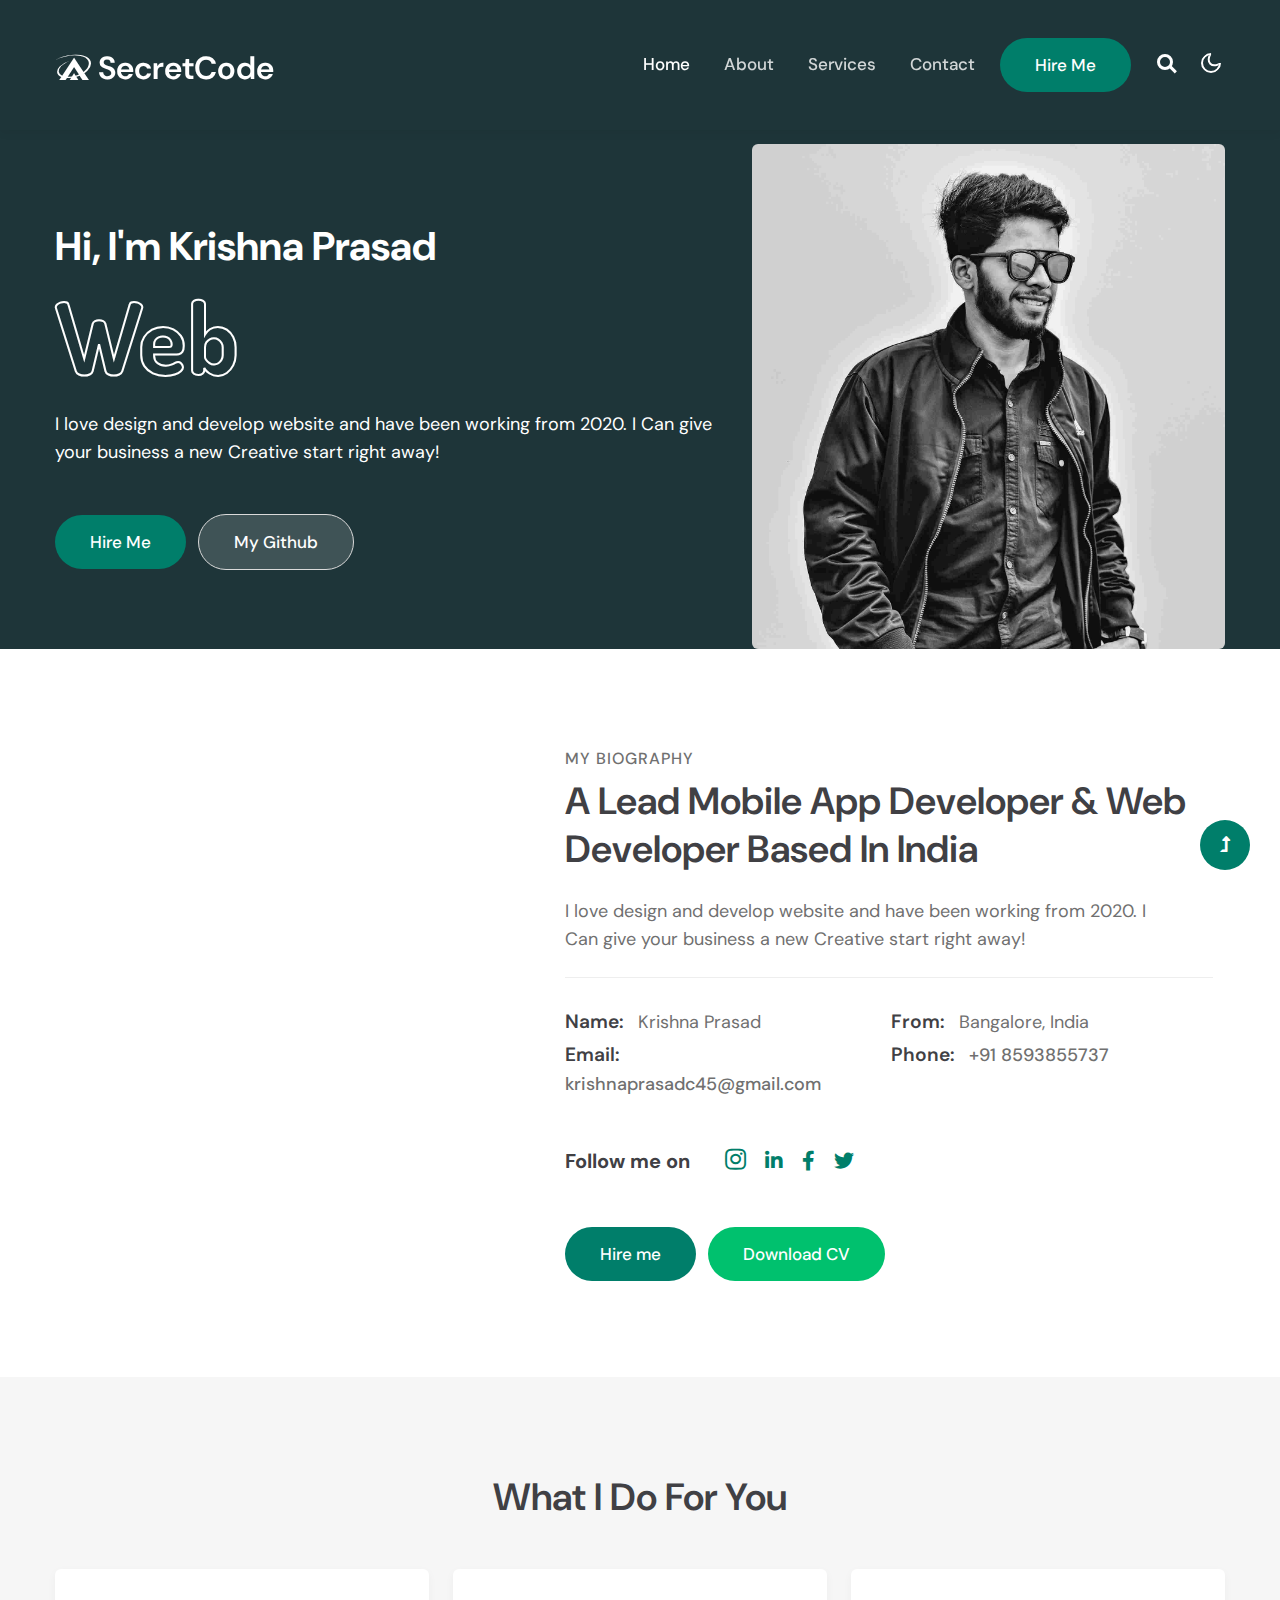
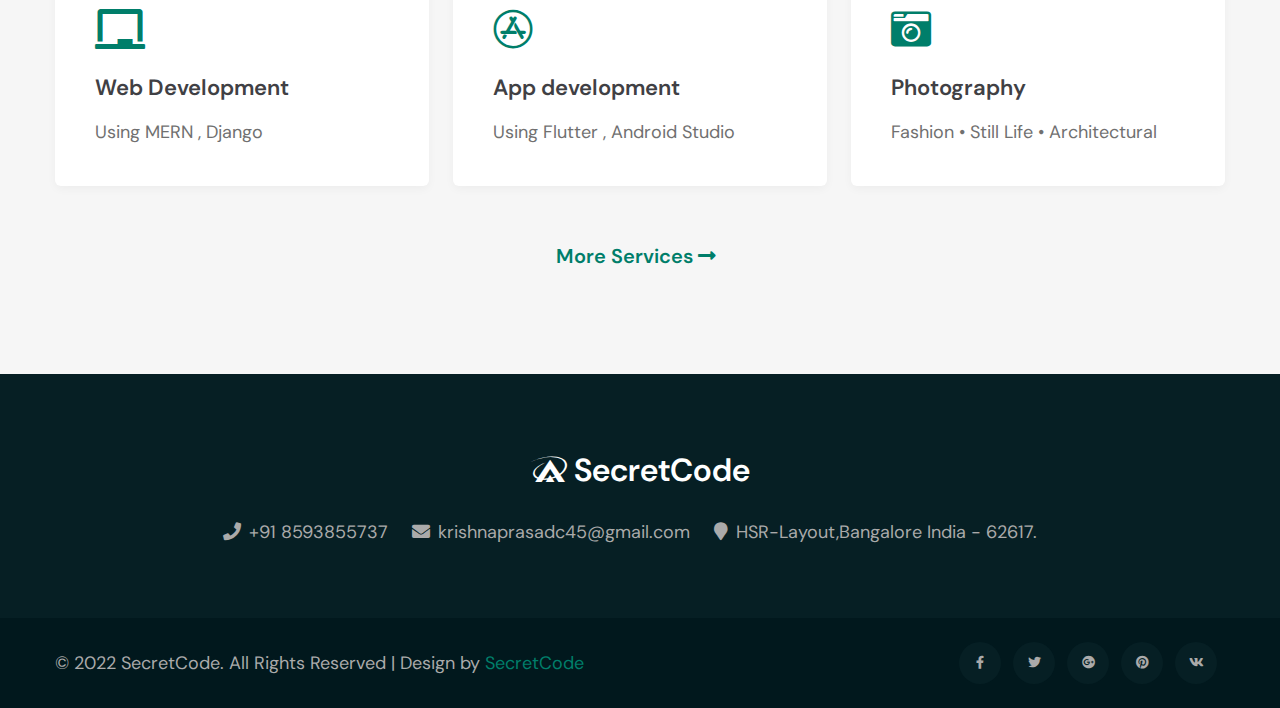
==== commit cb39b78f: "githun link added index.html" ====
--- a/index.html
+++ b/index.html
@@ -114,7 +114,7 @@
                         give your business a new Creative start right away!</p>
                     
                     <a class="btn btn-primary btn-style mt-5 me-2" href="contact.html"> Hire Me </a>
-                    <a class="btn btn-style transparent-btn mt-5" href="#portfolio"> My Portfolio </a>
+                    <a class="btn btn-style transparent-btn mt-5" href="https://github.com/krishnaprasad45"> My Github </a>
                     
                 </div>
                 <div class="col-lg-5 text-lg-end my-image mt-lg-0 mt-4">
@@ -131,7 +131,7 @@
         <div class="container py-md-5 py-2">
             <div class="row w3l-row">
                 <div class="col-lg-5 my-image pe-lg-5 mb-lg-0 mb-md-5 mb-4">
-                    <img src="assets/images/blue-dp.jpg" alt="" class="img-fluid">
+                    <!-- <img src="assets/images/blue-dp.jpg" alt="" class="img-fluid"> -->
                 </div>
                 <div class="col-lg-7 w3l-about-info px-lg-4 align-center">
                     <h6 class="w3l-title-small mb-1">My Biography</h6>
@@ -481,4 +481,4 @@
 
 </body>
 
-</html>+</html>
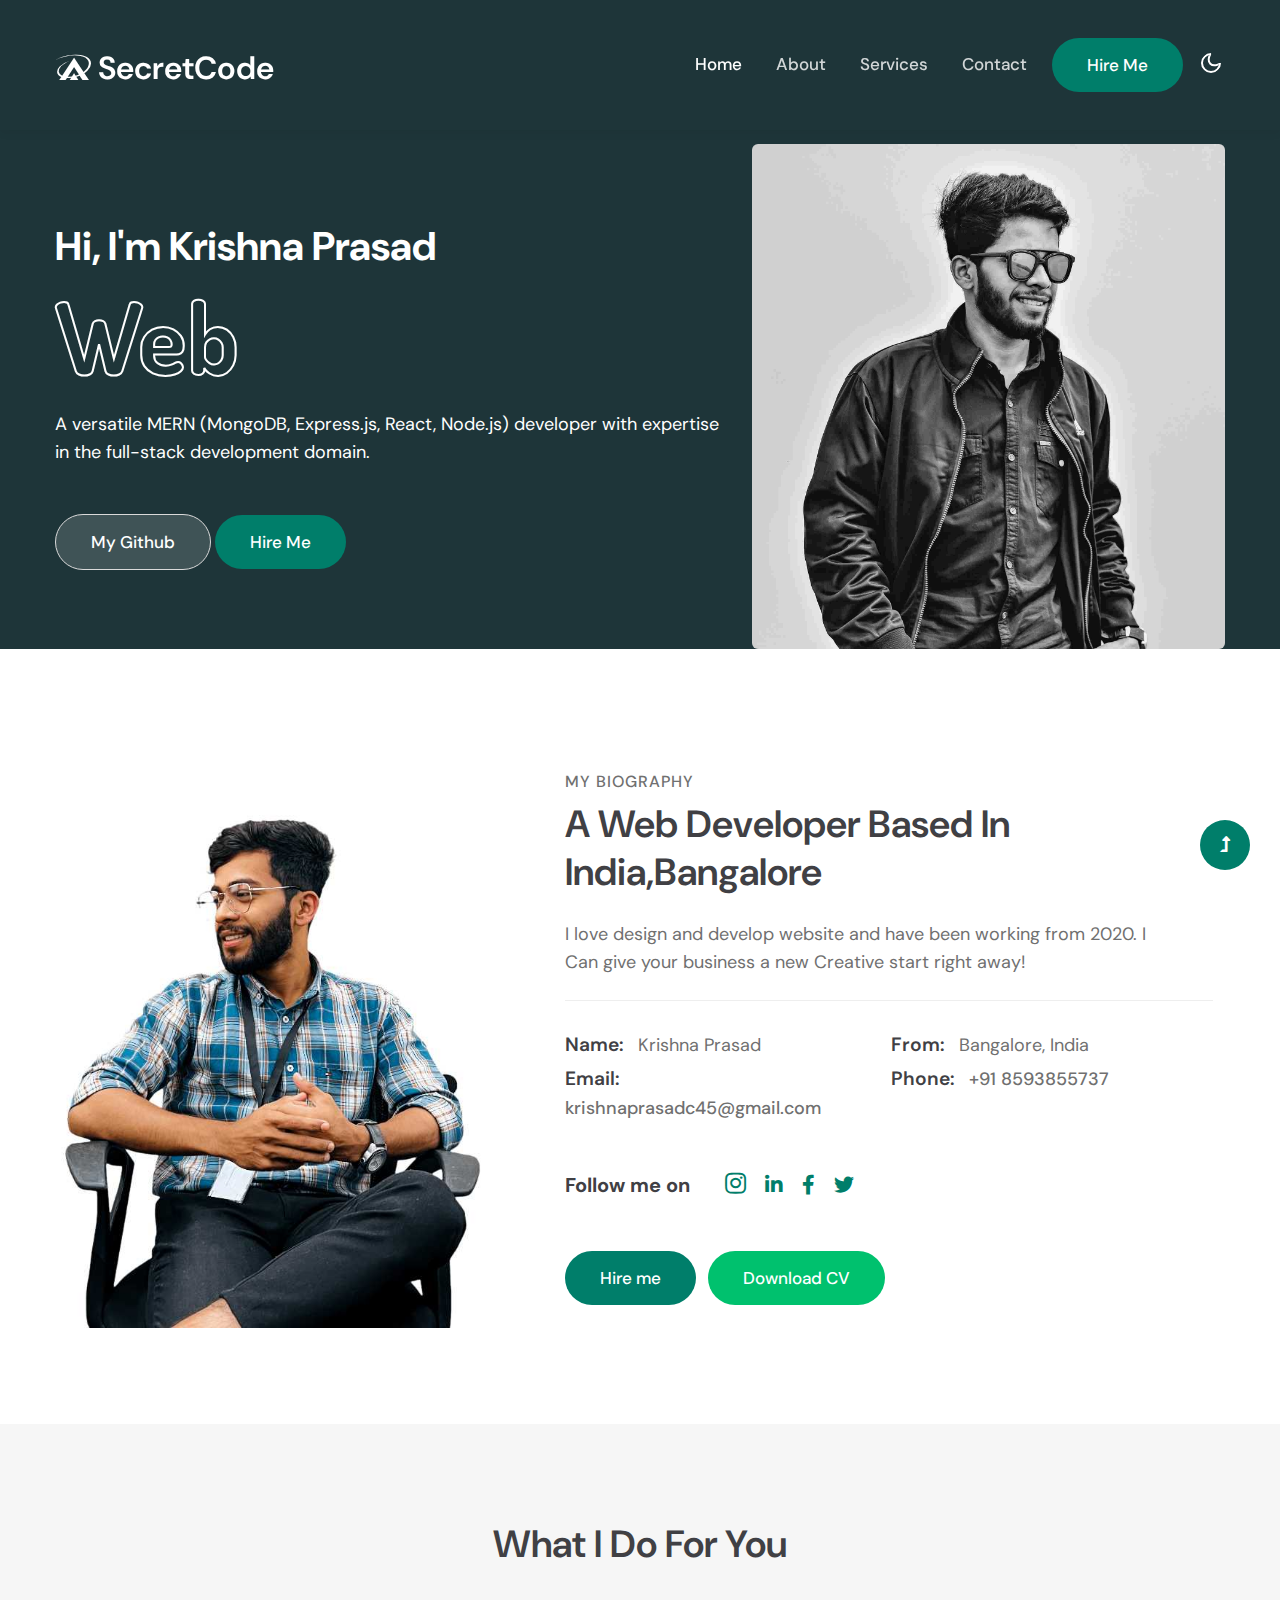
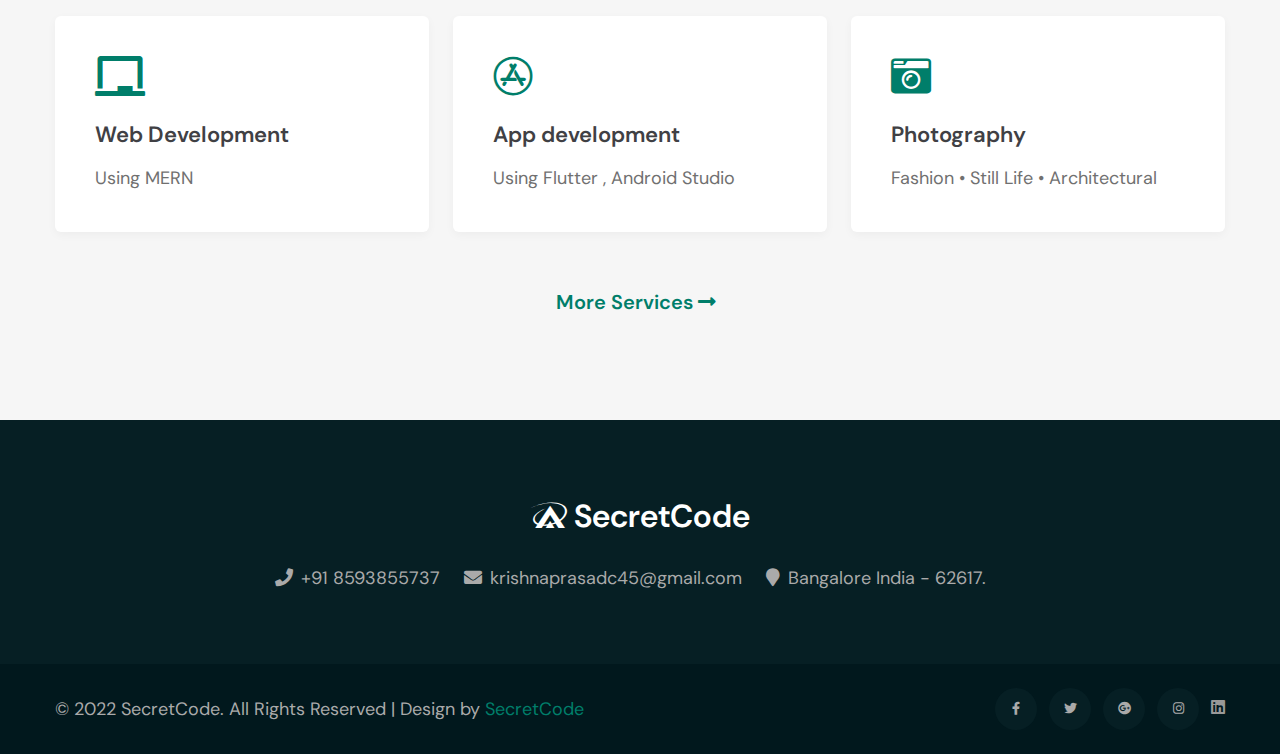
==== commit 76d3065b: "Updated index.html" ====
--- a/index.html
+++ b/index.html
@@ -65,20 +65,7 @@
                     </ul>
                 </div>
 
-                <!-- search -->
-                <ul class="cd-header-buttons px-lg-2">
-                    <li>
-                    <a class="cd-search-trigger" href="#cd-search">
-                        <span></span>
-                    </a>
-                    </li>
-                </ul>
-                <div id="cd-search" class="cd-search">
-                    <form action="#url" method="post">
-                        <input name="Search" type="search" placeholder="Click enter after typing...">
-                    </form>
-                </div>
-                <!-- //search -->
+              
                 
                 <!-- toggle switch for light and dark theme -->
                 <div class="cont-ser-position">
@@ -110,11 +97,11 @@
                 <div class="col-lg-7 banner-info-grid pt-lg-0 pt-5">
                     <h1 class="mb-3">Hi, I'm Krishna Prasad</h1>
                     <h3 class="mb-4"> <span class="typed-text"></span><span class="cursor">&nbsp</span> </h3>
-                    <p>I love design and develop website and have been working from 2020. I Can
-                        give your business a new Creative start right away!</p>
+                    <p>A versatile MERN (MongoDB, Express.js, React, Node.js) developer with expertise in the full-stack development domain.</p>
                     
+                    <a class="btn btn-style transparent-btn mt-5" href="https://github.com/krishnaprasad45"> My Github </a>
                     <a class="btn btn-primary btn-style mt-5 me-2" href="contact.html"> Hire Me </a>
-                    <a class="btn btn-style transparent-btn mt-5" href="https://github.com/krishnaprasad45"> My Github </a>
+                    
                     
                 </div>
                 <div class="col-lg-5 text-lg-end my-image mt-lg-0 mt-4">
@@ -131,11 +118,11 @@
         <div class="container py-md-5 py-2">
             <div class="row w3l-row">
                 <div class="col-lg-5 my-image pe-lg-5 mb-lg-0 mb-md-5 mb-4">
-                    <!-- <img src="assets/images/blue-dp.jpg" alt="" class="img-fluid"> -->
+                    <img src="assets/images/blue-dp.jpg" alt="" class="img-fluid">
                 </div>
                 <div class="col-lg-7 w3l-about-info px-lg-4 align-center">
                     <h6 class="w3l-title-small mb-1">My Biography</h6>
-                    <h3 class="w3l-title-main mb-2">A Lead Mobile App developer & Web Developer based in India</h3>
+                    <h3 class="w3l-title-main mb-2">A Web Developer based in India,bangalore</h3>
                     <p class="my-4 pe-lg-5">I love design and develop website and have been working from 2020. I Can
                         give your business a new Creative start right away!</p>
                     <div class="my-info mt-4">
@@ -158,7 +145,7 @@
                             <h5 class="me-md-3">Follow me on </h5>
                         </li>
 
-                        <li><a href="https://instagram.com/krish_ro45_?igshid=ZDdkNTZiNTM="><span class="fab h4 fa-instagram"></span></a>
+                        <li><a href="https://instagram.com/secretcode.45?utm_source=qr&igshid=OGIxMTE0OTdkZA=="><span class="fab h4 fa-instagram"></span></a>
                         </li>
 
                         <li><a href="https://www.linkedin.com/in/krishnaprasad-c-4830a9192"><span class="fab fa-linkedin-in"></span></a>
@@ -172,7 +159,7 @@
                     </ul>
                     <div class="w3l-btn">
                         <a href="contact.html" class="btn btn-style btn-primary mt-lg-5 mt-4 me-md-2">Hire me</a>
-                        <a href="./assets/pdf/RESUME 2023.pdf" download class="btn btn-style btn-secondary mt-lg-5 mt-4">Download CV</a>
+                        <a href="./assets/pdf/blank.pdf" download class="btn btn-style btn-secondary mt-lg-5 mt-4">Download CV</a>
                     </div>
                 </div>
             </div>
@@ -195,7 +182,7 @@
                         </div>
                         <div class="about-content">
                             <h5 class="mb-3"><a href="#url">Web Development</a></h5>
-                            <p>Using MERN , Django</p>
+                            <p>Using MERN</p>
                         </div>
                     </div>
                 </div>
@@ -272,7 +259,7 @@
                         </li>
                         <li>
                             <p class="contact-text-sub"> 
-                                <span class="fas fa-map-marker me-2"></span>HSR-Layout,Bangalore India - 62617.</p>
+                                <span class="fas fa-map-marker me-2"></span>Bangalore India - 62617.</p>
                         </li>
                     </ul>
                 </div>
@@ -286,11 +273,11 @@
                 <div class="col-lg-6 text-lg-end text-center mt-lg-0 mt-4">
                     <div class="social">
                         <ul>
-                            <li><a href="#url"><span class="fab me-2 fa-facebook-f"></span></a></li>
-                            <li><a href="#url"><span class="fab me-2 fa-twitter"></span></a></li>
-                            <li><a href="#url"><span class="fab me-2 fa-google-plus"></span></a></li>
-                            <li><a href="#url"><span class="fab me-2 fa-pinterest"></span></a></li>
-                            <li><a href="#url"><span class="fab me-2 fa-vk"></span></a></li>
+                            <li><a href="https://www.facebook.com/"><span class="fab me-2 fa-facebook-f"></span></a></li>
+                            <li><a href="#https://twitter.com/krishnaprasadc7?t=Wblc750z0K6FaEmMxrJIUg&s=09"><span class="fab me-2 fa-twitter"></span></a></li>
+                            <li><a href="https://mail.google.com/mail/u/0/#inbox?compose=CllgCJTNHCWcKMCDrZQKLQJnKNDWMwnPXkbsPmLvrsbLDptrhCXKtBNQRgpBNNXJwbpCmmtftXB"><span class="fab me-2 fa-google-plus"></span></a></li>
+                            <li><a href="https://instagram.com/secretcode.45?utm_source=qr&igshid=OGIxMTE0OTdkZA=="><span class="fab me-2 fa-instagram"></span></a></li>
+                            <li><a href="https://www.linkedin.com/in/krishnaprasad-c-4830a9192"><i class="fab fa-linkedin"></i></a></li>
                         </ul>
                     </div>
                 </div>
@@ -385,7 +372,7 @@
         const typedTextSpan = document.querySelector(".typed-text");
         const cursorSpan = document.querySelector(".cursor");
 
-        const textArray = ["Web Designer", "Web Developer", "Mobile App Developer", "Photographer"];
+        const textArray = ["Web Designer", "Web Developer"];
         const typingDelay = 200;
         const erasingDelay = 10;
         const newTextDelay = 100; // Delay between current and next text
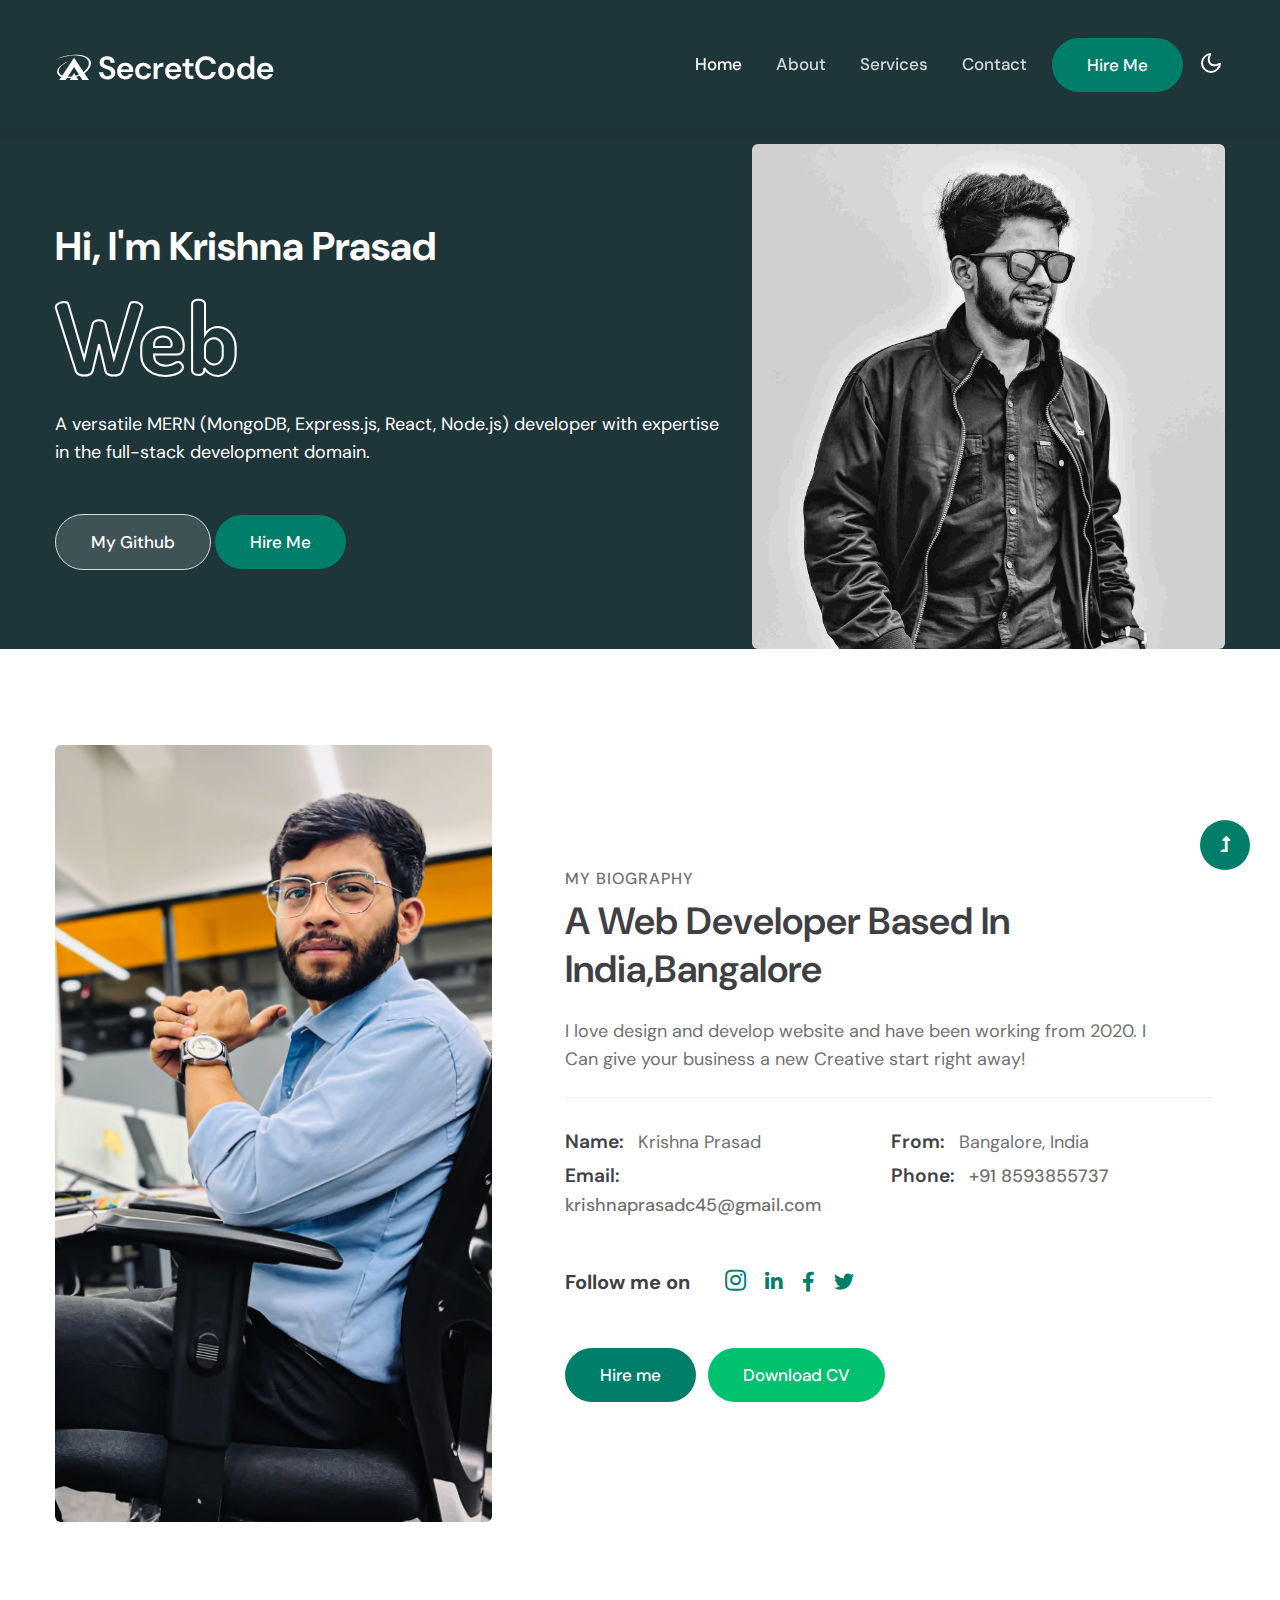
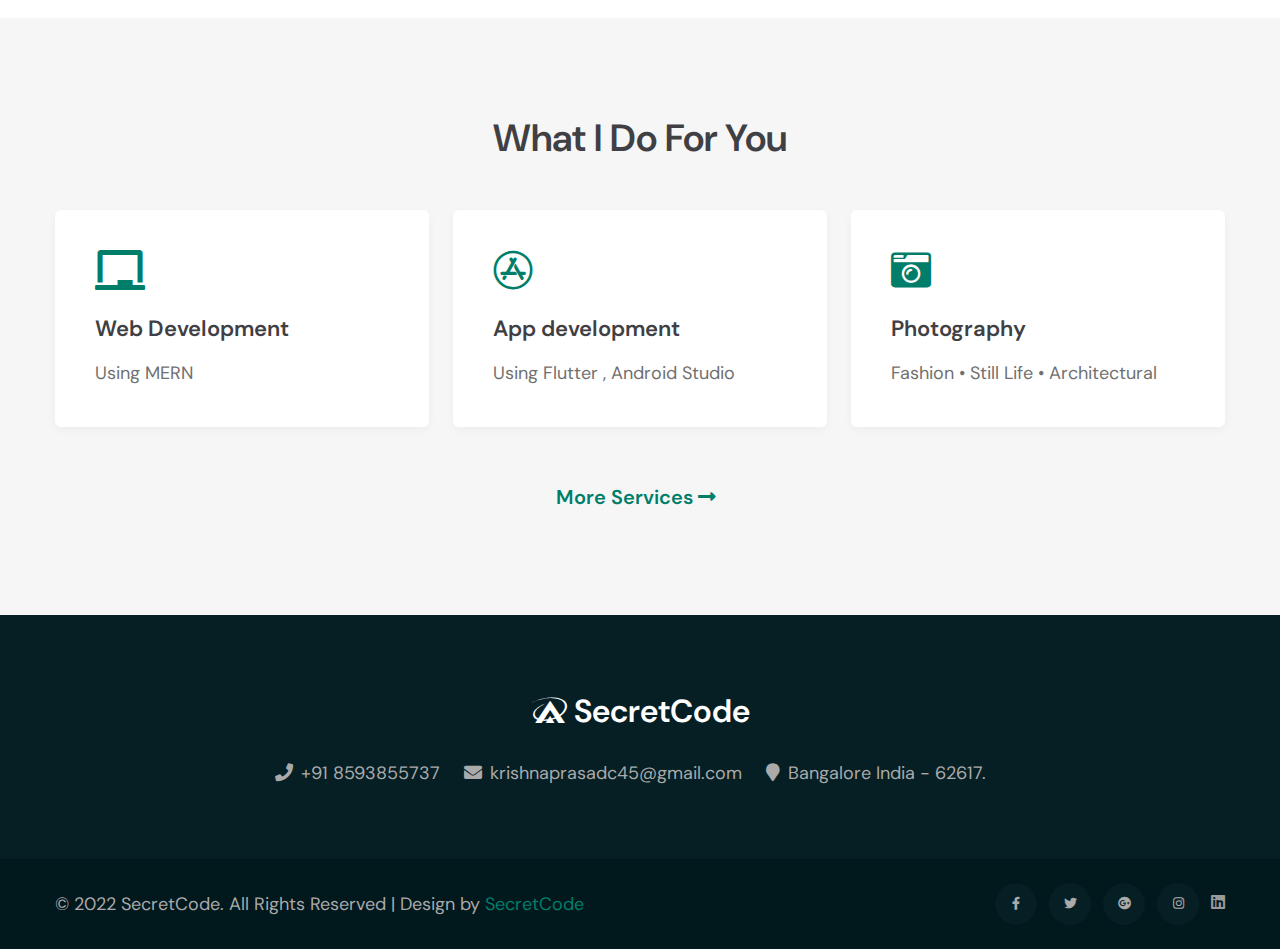
==== commit 95eec776: "picture name renamed index.html" ====
--- a/index.html
+++ b/index.html
@@ -118,7 +118,7 @@
         <div class="container py-md-5 py-2">
             <div class="row w3l-row">
                 <div class="col-lg-5 my-image pe-lg-5 mb-lg-0 mb-md-5 mb-4">
-                    <img src="assets/images/blue-dp.jpg" alt="" class="img-fluid">
+                    <img src="assets/images/blue-dp1.jpg" alt="" class="img-fluid">
                 </div>
                 <div class="col-lg-7 w3l-about-info px-lg-4 align-center">
                     <h6 class="w3l-title-small mb-1">My Biography</h6>
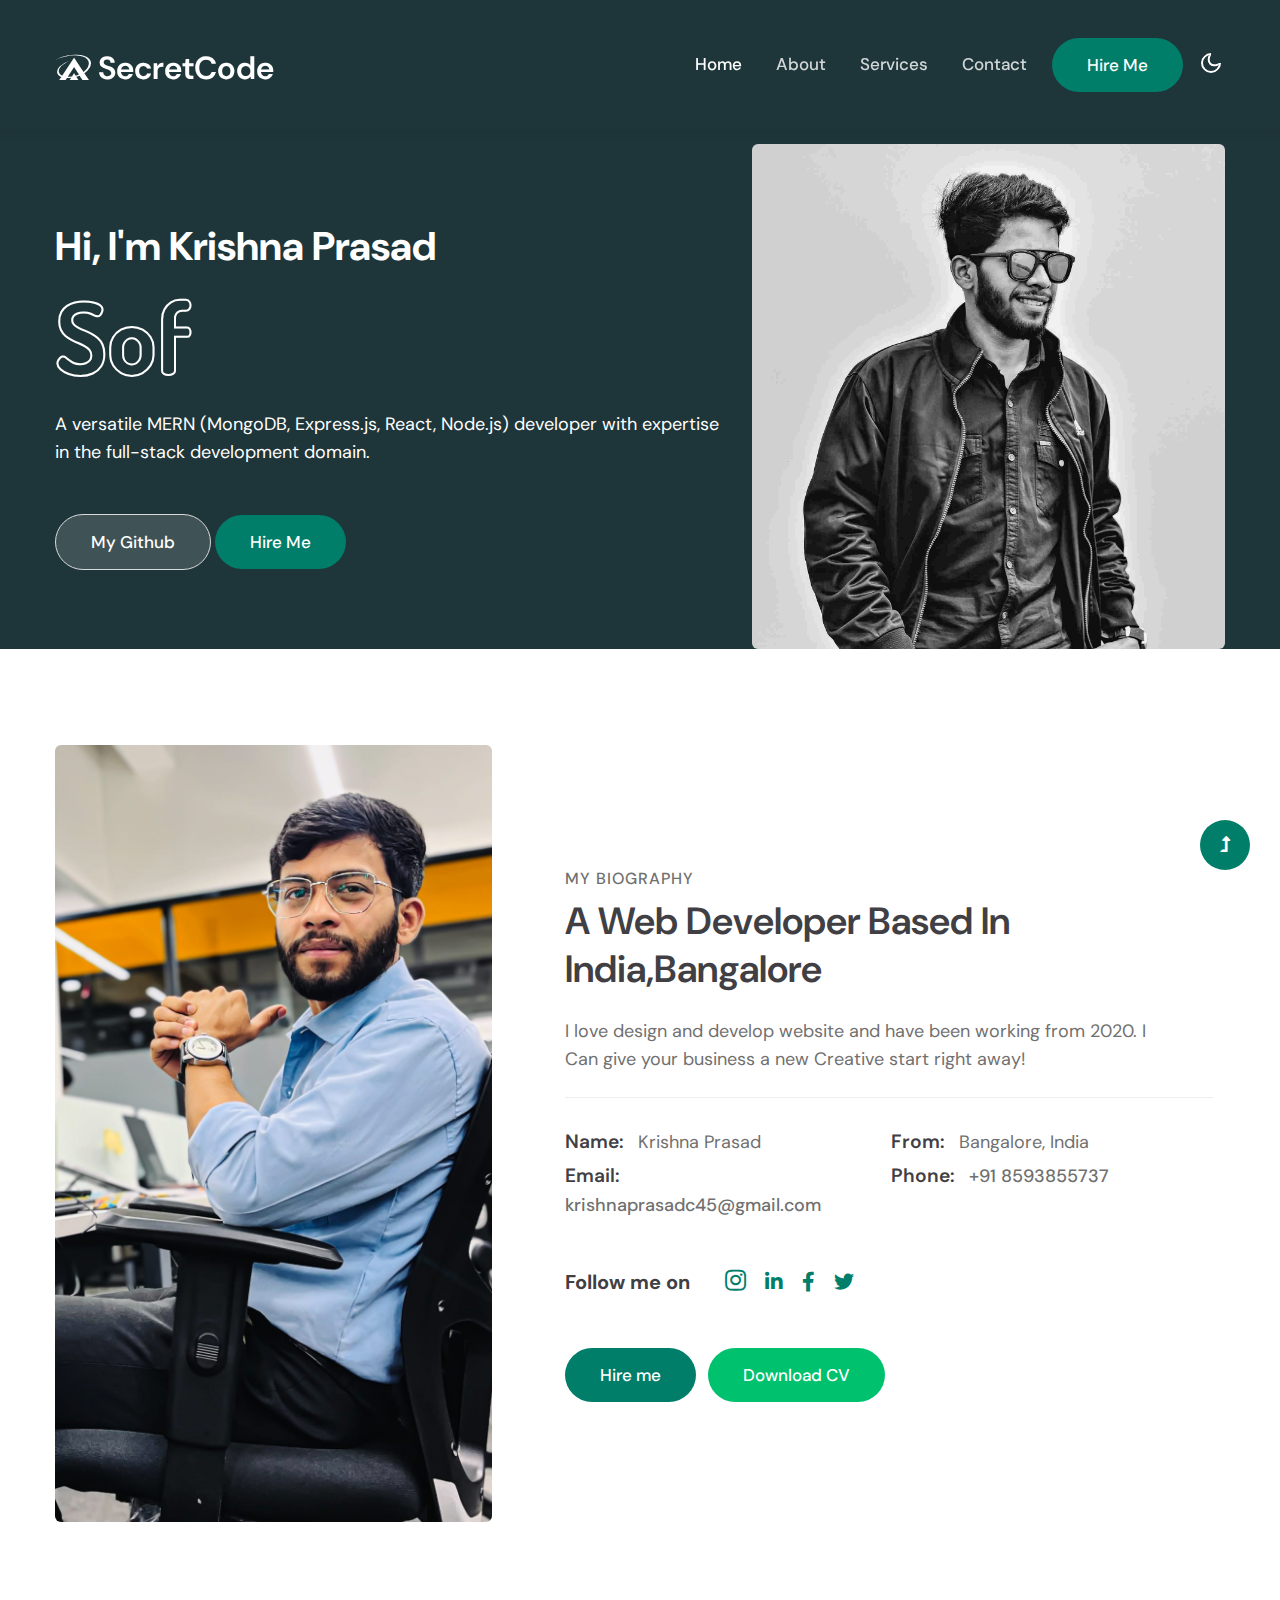
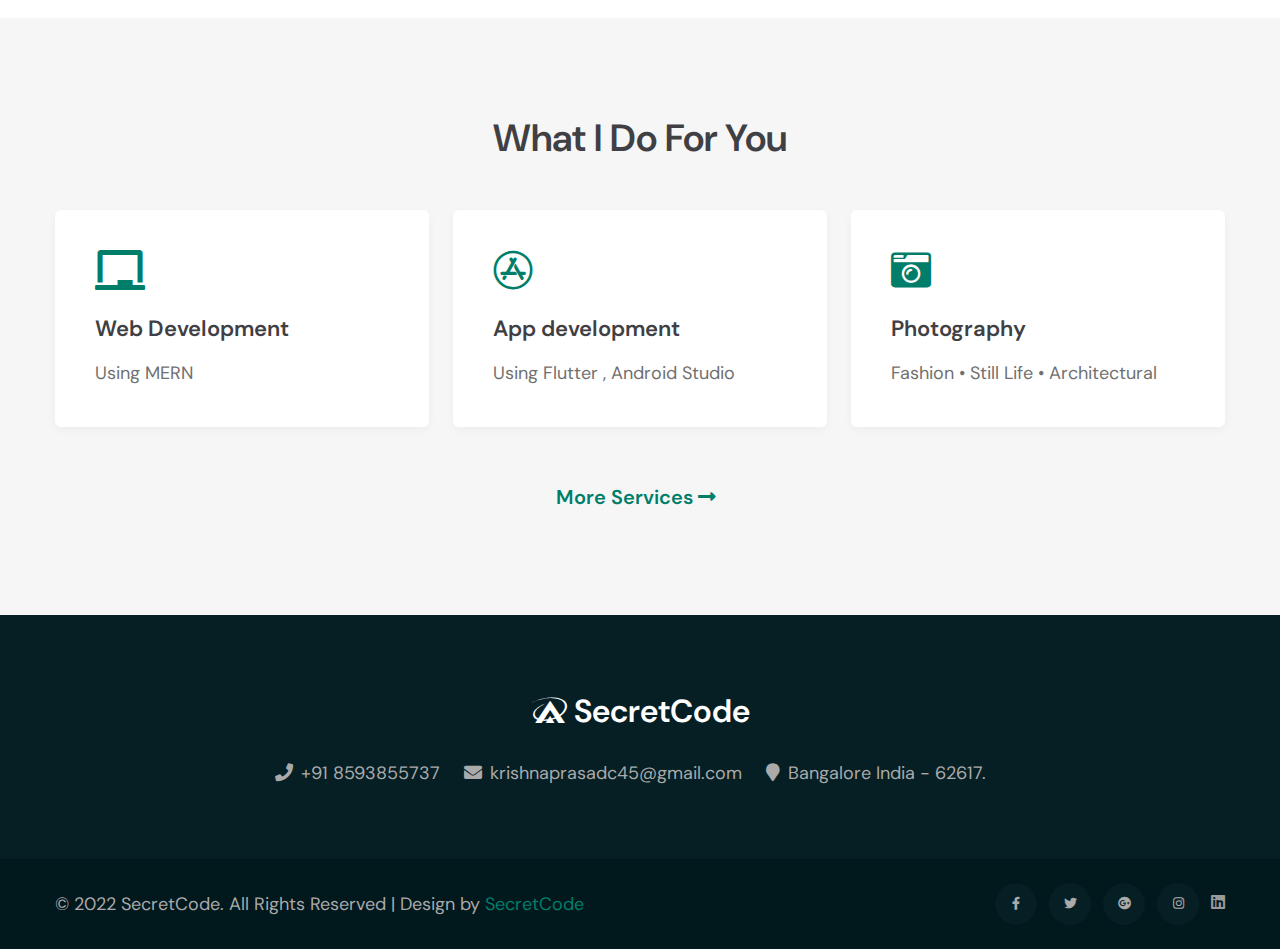
==== commit 888920d4: "Update index.html" ====
--- a/index.html
+++ b/index.html
@@ -268,7 +268,7 @@
         <div class="container py-4">
             <div class="row footer-grids">
                 <div class="col-lg-6 copyright text-lg-start text-center align-center">
-                    <p>© 2022 SecretCode. All Rights Reserved | Design by <a href="http://secretcode.com/"> SecretCode</a> </p>
+                    <p>© 2022 SecretCode. All Rights Reserved | Design by <a href="index.html"> SecretCode</a> </p>
                 </div>
                 <div class="col-lg-6 text-lg-end text-center mt-lg-0 mt-4">
                     <div class="social">
@@ -372,7 +372,7 @@
         const typedTextSpan = document.querySelector(".typed-text");
         const cursorSpan = document.querySelector(".cursor");
 
-        const textArray = ["Web Designer", "Web Developer"];
+        const textArray = ["Software Engineer","Web Designer", "Web Developer"];
         const typingDelay = 200;
         const erasingDelay = 10;
         const newTextDelay = 100; // Delay between current and next text
--- a/assets/css/style-liberty.css
+++ b/assets/css/style-liberty.css
@@ -615,6 +615,14 @@
   border-radius: var(--border-radius);
 }
 
+/* Media query for mobile devices */
+@media (max-width: 768px) {
+  .img-fluid {
+    width: 100%; /* Set the width to 100% to make it fully responsive */
+  }
+}
+
+
 .img-thumbnail {
   padding: .25rem;
   background-color: #fff;
@@ -2628,10 +2636,66 @@
   -moz-appearance: none;
   appearance: none
 }
+/* alert box */
+/* Styles for the modal */
+.modal {
+  display: none;
+  position: fixed;
+  z-index: 1;
+  left: 20%;
+  top: 20%;
+  width: 40%;
+  height: 40%;
+  background-color: rgba(0,0,0,0.7);
+}
+
+.modal-content {
+  background-color: #fff;
+  margin: 15% auto;
+  padding: 20px;
+  border: 1px solid #888;
+  width: 40%; /* Adjust the width as needed */
+  text-align: center;
+  border-radius: 10px;
+  position: relative;
+}
+
+
+/* Style for the close button */
+.close {
+  position: absolute;
+  top: 0;
+  right: 0;
+  padding: 10px;
+  cursor: pointer;
+}
+
+.close:hover {
+  color: rgb(197, 13, 13);
+}
+
+/* Style for the message text */
+#alert-message {
+  font-size: 18px;
+  margin-bottom: 20px;
+}
+
+/* alert box */
 
 .form-range:focus {
   outline: 0
 }
+/* error message */
+.error-box {
+  padding: 10px; /* Add some padding */
+  margin-bottom: 10px; /* Add spacing at the bottom */
+}
+
+.error-message {
+  color: red; /* Set the text color to red */
+  font-weight: bold; /* Make the text bold */
+}
+/* error message */
 
 .form-range:focus::-webkit-slider-thumb {
   box-shadow: 0 0 0 1px #fff, 0 0 0 .25rem rgba(13, 110, 253, .25)
@@ -2657,6 +2721,25 @@
   -webkit-appearance: none;
   appearance: none
 }
+/* preloader */
+/* Add styles for the preloader */
+.preloader {
+  border: 4px solid #f3f3f3;
+  border-top: 4px solid #3498db;
+  border-radius: 50%;
+  width: 30px;
+  height: 30px;
+  animation: spin 2s linear infinite;
+  margin: 0 auto;
+}
+
+/* Define the spin animation */
+@keyframes spin {
+  0% { transform: rotate(0deg); }
+  100% { transform: rotate(360deg); }
+}
+
+/* preloader */
 
 @media (prefers-reduced-motion:reduce) {
   .form-range::-webkit-slider-thumb {
@@ -23865,4 +23948,4 @@
 
 .w3l-brands {
   background: #397f6a;
-}+}
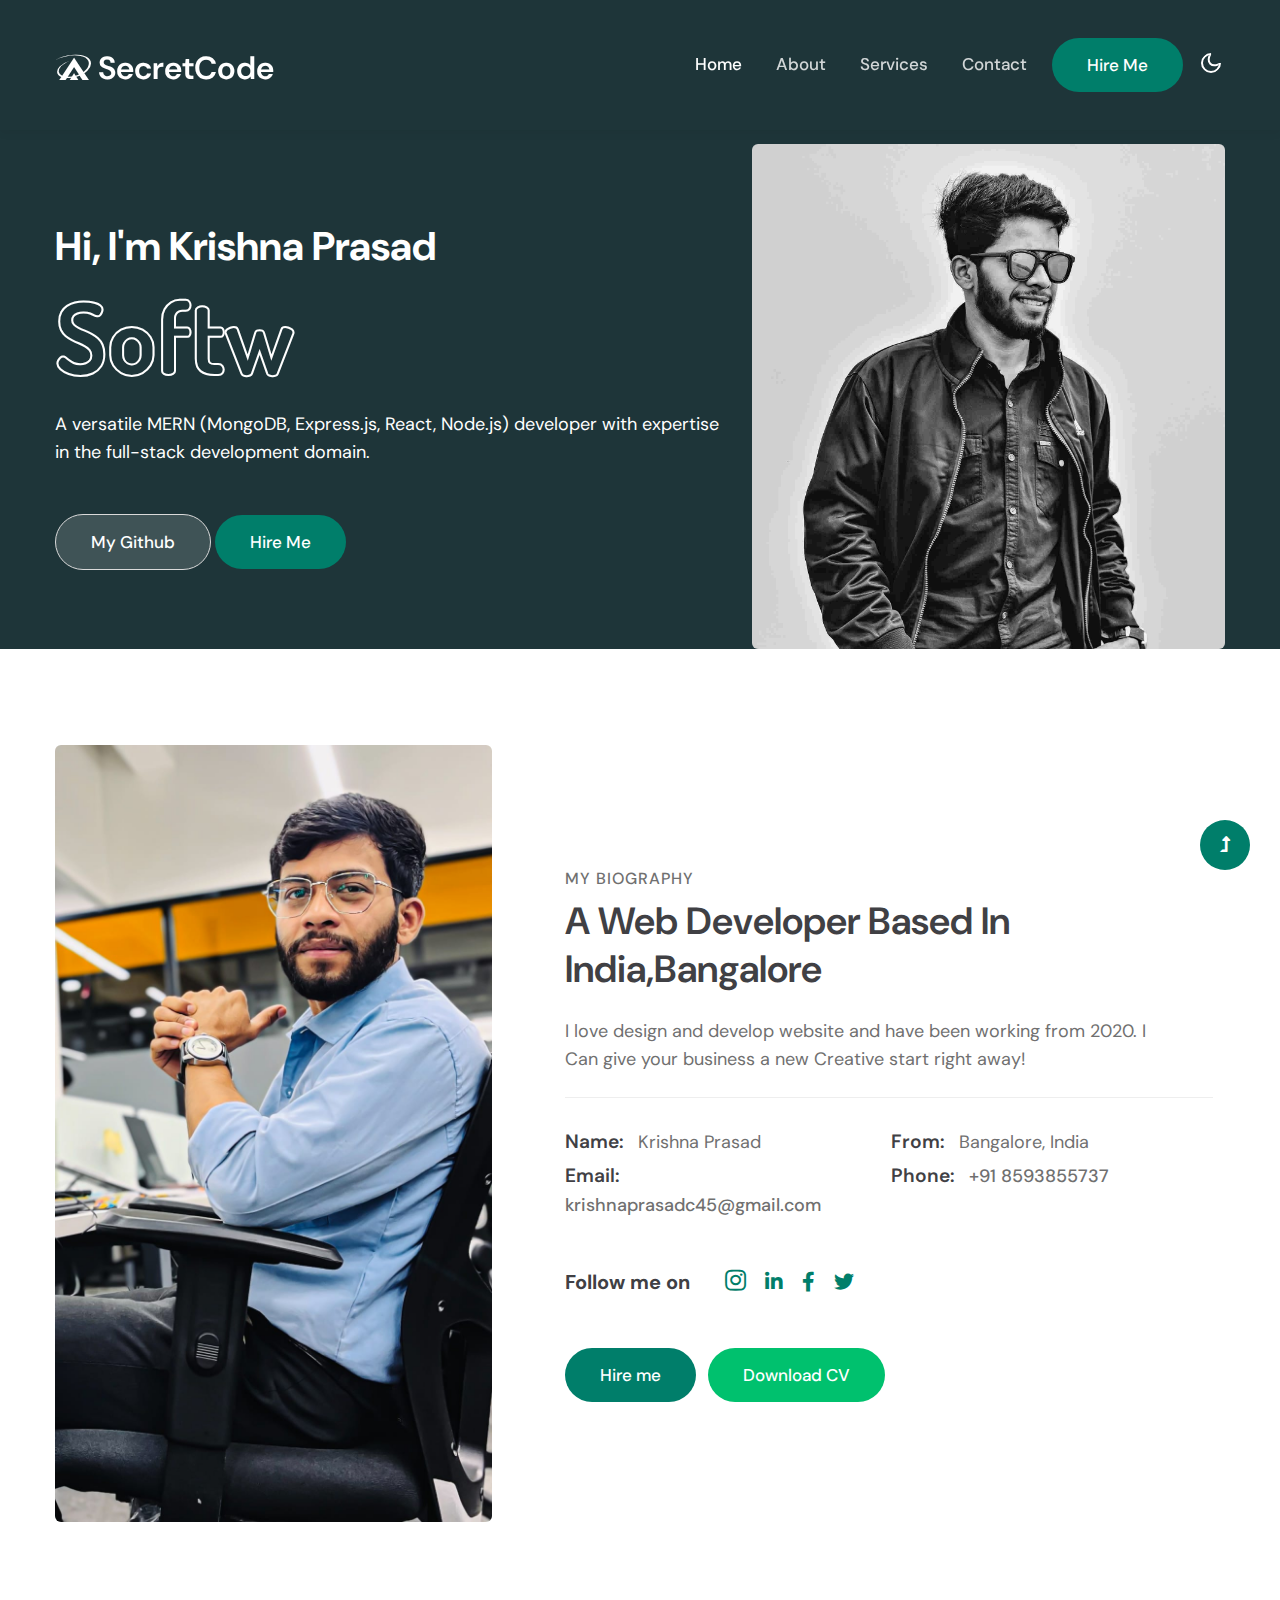
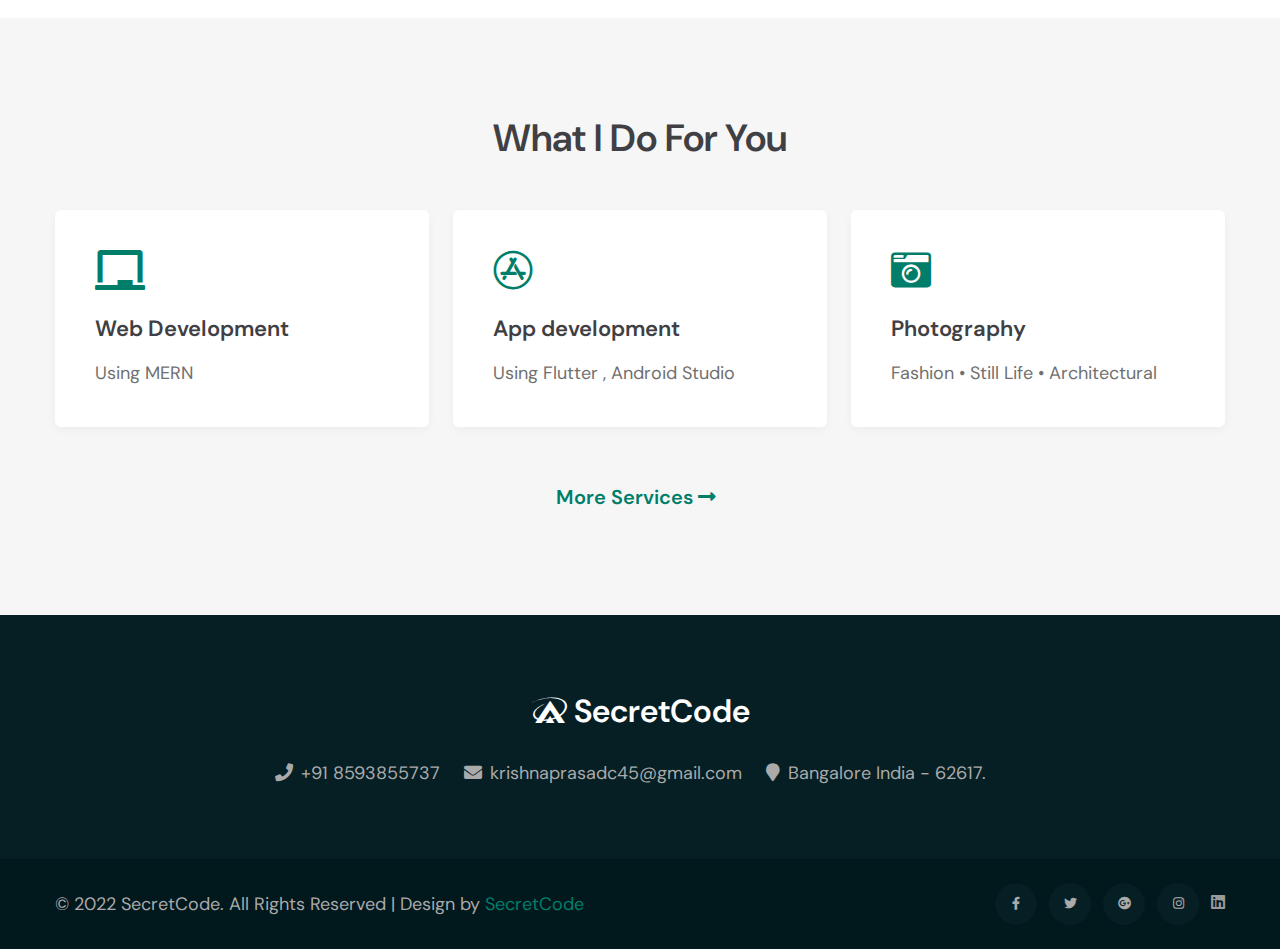
==== commit 911b9a5f: "Update index.html" ====
--- a/index.html
+++ b/index.html
@@ -373,7 +373,7 @@
         const cursorSpan = document.querySelector(".cursor");
 
         const textArray = ["Software Engineer","Web Designer", "Web Developer"];
-        const typingDelay = 200;
+        const typingDelay = 100;
         const erasingDelay = 10;
         const newTextDelay = 100; // Delay between current and next text
         let textArrayIndex = 0;
